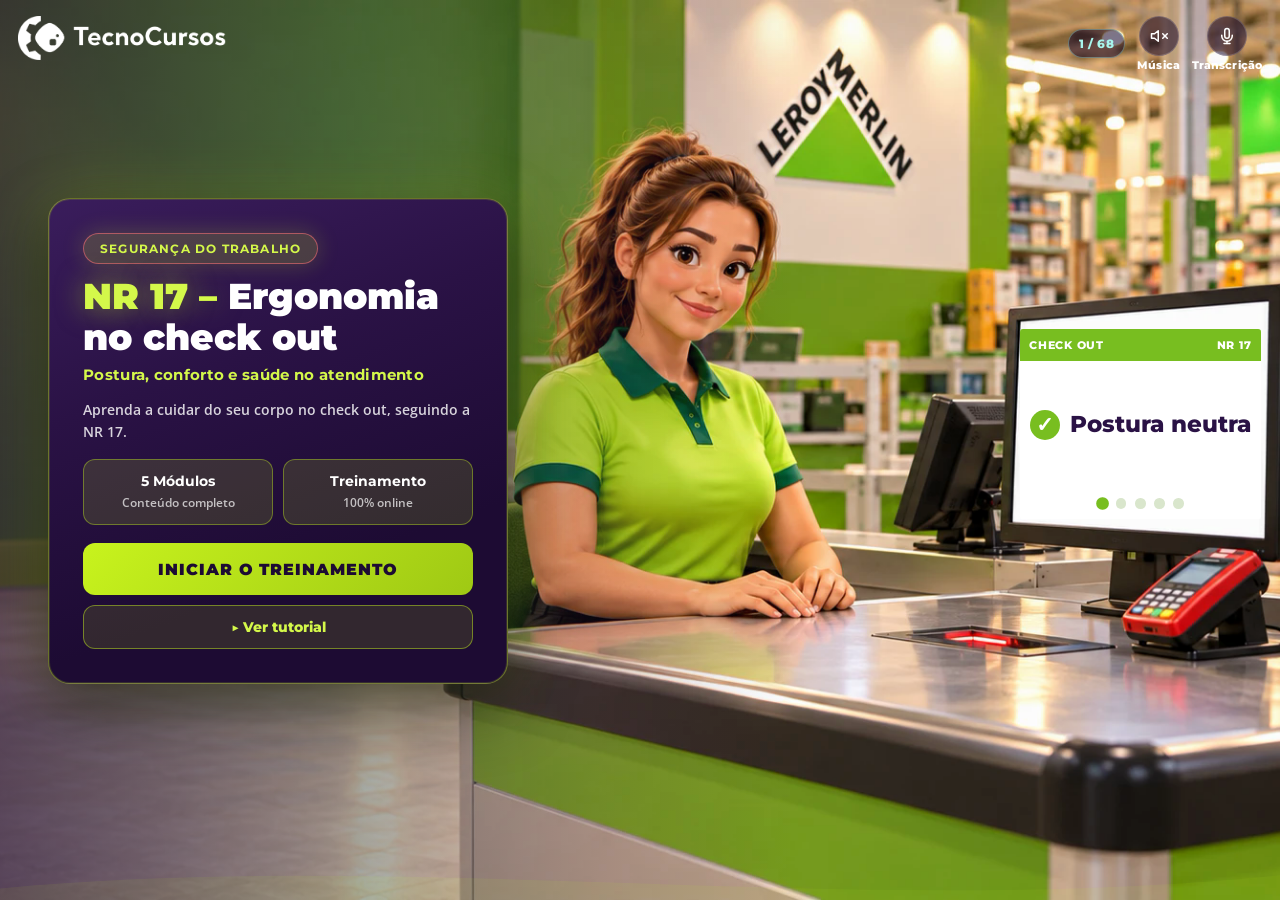
==== sessao-aprender.html @ c237b87c "Initial commit: treinamento NR 17 Ergonomia no check out (Leroy Merlin). EOF  Co-authored-by: Cursor" ====
<!DOCTYPE html>
<html lang="pt-BR">
<head>
  <meta charset="UTF-8">
  <meta name="viewport" content="width=device-width, initial-scale=1, viewport-fit=cover">
  <meta name="referrer" content="no-referrer">
  <title>NR 17 – Ergonomia no check out</title>
  <link href="https://fonts.googleapis.com/css2?family=Montserrat:wght@400;600;700;800;900&family=Open+Sans:wght@400;600;700&display=swap" rel="stylesheet">
  <script src="placeholders.js"></script>
  <link rel="stylesheet" href="question-screen.css?v=nr17-ex5">
  <link rel="stylesheet" href="capa-animada.css?v=nr17-5">
  <link rel="stylesheet" href="fundo-novo.css?v=gradLaranja1">
  <link rel="stylesheet" href="menu-compacto.css?v=tres3">
  <link rel="stylesheet" href="atividades.css?v=balanca1">
  <link rel="stylesheet" href="avancado-unlock.css?v=1">
  <link rel="stylesheet" href="visual-moderno.css?v=vm12">
  <link rel="stylesheet" href="mobile.css?v=m12">
  <style>
    html, body { margin: 0; height: 100%; overflow: hidden; }
  </style>
</head>
<body>
  <div class="qs-app" id="app">
    <!-- Selo "Bem-vindo ao treinamento" — sempre depois da capa (página 1),
         antes do menu. Toque/clique ou 6s para continuar. -->
    <section class="qs-unlock" id="unlockIntro" hidden aria-label="Bem-vindo ao treinamento">
      <div class="qs-unlock-badge" aria-hidden="true">
        <span class="qs-unlock-badge-face">🧍</span>
      </div>
      <div class="qs-unlock-tag">NR 17 — ERGONOMIA NO CHECK OUT</div>
      <h1 class="qs-unlock-title">Bem-vindo ao<br>treinamento</h1>
      <p class="qs-unlock-sub">Mais conforto e saúde para quem trabalha no check out.</p>
      <button type="button" class="qs-unlock-skip" id="btnUnlockSkip">Toque para continuar</button>
    </section>

    <!-- Capa (igual à referência) -->
    <section class="qs-home" id="home" aria-label="Abertura do treinamento">
      <div class="qs-home-photo" aria-hidden="true">
        <img class="qs-home-photo-img" id="homePhotoImg" src="assets/fotos/capa-fundo.png?v=6" alt="Capa do treinamento: operadora de check out em postura correta, sorrindo, ao lado de um monitor">
        <div class="qs-home-veil"></div>
      </div>
      <div class="qs-home-inner">
        <div class="qs-home-card">
          <div class="qs-home-tag">SEGURANÇA DO TRABALHO</div>
          <h1><em>NR 17 –</em> Ergonomia no check out</h1>
          <p class="qs-home-level">Postura, conforto e saúde no atendimento</p>
          <p>Aprenda a cuidar do seu corpo no check out, seguindo a NR 17.</p>
          <div class="qs-home-badges">
            <div class="qs-home-badge">
              <div>
                <strong>5 Módulos</strong>
                <span>Conteúdo completo</span>
              </div>
            </div>
            <div class="qs-home-badge">
              <div>
                <strong>Treinamento</strong>
                <span>100% online</span>
              </div>
            </div>
          </div>
          <div class="qs-home-actions">
            <button type="button" class="qs-home-start" id="btnStartHome">
              <span>INICIAR O TREINAMENTO</span>
            </button>
            <button type="button" class="qs-home-tutorial" id="btnTutorialHome">
              <span>▶ Ver tutorial</span>
            </button>
          </div>
        </div>
      </div>
      <div class="qs-home-logo">
        <img src="assets/fotos/LOGO.png" alt="TecnoCursos">
      </div>
      <div class="qs-wave" aria-hidden="true">
        <svg viewBox="0 0 1440 100" preserveAspectRatio="none">
          <path d="M0,55 C480,10 960,90 1440,40 L1440,100 L0,100 Z" fill="rgba(200,243,29, 0.07)" />
        </svg>
      </div>
    </section>

    <header class="qs-top" id="topBar" hidden>
      <div class="qs-brand">
        <img src="assets/fotos/LOGO.png" alt="TecnoCursos">
      </div>
      <div class="qs-progress" id="progress" aria-label="Progresso"></div>
      <span class="qs-page-chip" id="pageChip" hidden>0/0</span>
      <div class="qs-tools">
        <button type="button" id="btnMode" class="qs-sim-btn" title="Modo simulação" hidden aria-pressed="false">
          <span class="qs-label" id="simLabel">Simulação: OFF</span>
        </button>
        <button type="button" id="btnMusic" class="qs-tool-btn" title="Música" aria-pressed="false">
          <span class="qs-tool-disc">
            <svg class="qs-tool-ico ico-off" viewBox="0 0 24 24" fill="none" stroke="currentColor" stroke-width="2" stroke-linecap="round" stroke-linejoin="round" aria-hidden="true">
              <polygon points="11 5 6 9 2 9 2 15 6 15 11 19 11 5"/><line x1="23" y1="9" x2="17" y2="15"/><line x1="17" y1="9" x2="23" y2="15"/>
            </svg>
            <svg class="qs-tool-ico ico-on" viewBox="0 0 24 24" fill="none" stroke="currentColor" stroke-width="2" stroke-linecap="round" stroke-linejoin="round" aria-hidden="true">
              <polygon points="11 5 6 9 2 9 2 15 6 15 11 19 11 5"/><path d="M15.54 8.46a5 5 0 0 1 0 7.07"/><path d="M19.07 4.93a10 10 0 0 1 0 14.14"/>
            </svg>
          </span>
          <span class="qs-tool-label">Música</span>
        </button>
        <button type="button" id="btnTranscript" class="qs-tool-btn" title="Transcrição">
          <span class="qs-tool-disc">
            <svg class="qs-tool-ico" viewBox="0 0 24 24" fill="none" stroke="currentColor" stroke-width="2" stroke-linecap="round" stroke-linejoin="round" aria-hidden="true">
              <path d="M12 2a3 3 0 0 0-3 3v7a3 3 0 0 0 6 0V5a3 3 0 0 0-3-3z"/><path d="M19 11v1a7 7 0 0 1-14 0v-1"/><line x1="12" y1="19" x2="12" y2="22"/><line x1="8" y1="22" x2="16" y2="22"/>
            </svg>
          </span>
          <span class="qs-tool-label">Transcrição</span>
        </button>
      </div>
    </header>

    <main class="qs-stage" id="stage" hidden>
      <button class="qs-nav" id="btnBack" aria-label="Anterior" disabled>
        <svg viewBox="0 0 24 24" fill="none" stroke="currentColor" stroke-width="2.4" stroke-linecap="round" stroke-linejoin="round"><polyline points="15 18 9 12 15 6"/></svg>
      </button>
      <div class="qs-col">
        <div class="qs-pts" id="ptsChip" hidden><span class="qs-pts-val">0 pts</span></div>
        <div class="qs-shell" id="shell"></div>
        <button type="button" class="qs-more" id="btnMore" hidden aria-label="Ver o conteúdo abaixo">
          <svg viewBox="0 0 24 24" fill="none" stroke="currentColor" stroke-width="2.6" stroke-linecap="round" stroke-linejoin="round" aria-hidden="true"><polyline points="6 9 12 15 18 9"/></svg>
        </button>
      </div>
      <button class="qs-nav" id="btnFwd" aria-label="Próximo" disabled>
        <svg viewBox="0 0 24 24" fill="none" stroke="currentColor" stroke-width="2.4" stroke-linecap="round" stroke-linejoin="round"><polyline points="9 18 15 12 9 6"/></svg>
      </button>
    </main>

    <div class="qs-wave qs-wave-session" id="sessionWave" aria-hidden="true" hidden>
      <svg viewBox="0 0 1440 100" preserveAspectRatio="none">
        <path d="M0,55 C480,10 960,90 1440,40 L1440,100 L0,100 Z" fill="rgba(200,243,29, 0.07)" />
      </svg>
    </div>
  </div>

  <!-- Modal Tutorial -->
  <div class="qs-tut-overlay" id="tutorialModal" hidden>
    <div class="qs-tut-card" role="dialog" aria-modal="true" aria-labelledby="tutTitle">
      <div class="qs-tut-accent" aria-hidden="true"></div>
      <div class="qs-tut-badge">▶ TUTORIAL</div>
      <h2 id="tutTitle">Antes de começar — <span>Orientações iniciais</span></h2>
      <p>Assista ao vídeo para entender como navegar pelos módulos, responder às atividades e usar as ferramentas.</p>
      <div class="qs-tut-video">
        <iframe id="tutIframe" src="https://player-vz-d35edf2a-8e7.tv.pandavideo.com.br/embed/?v=58c2b207-5c32-4336-acba-6df97de39825&saveProgress=false" title="Tutorial do treinamento" allow="accelerometer;gyroscope;autoplay;encrypted-media;picture-in-picture" allowfullscreen fetchpriority="high"></iframe>
      </div>
      <div class="qs-tut-foot">
        <button type="button" class="qs-tut-close" id="btnTutorialClose">✓ Entendi, vamos começar</button>
      </div>
    </div>
  </div>

    <div class="qs-toast" id="simToast" hidden role="status"></div>

    <button type="button" class="qs-jump-fab" id="simFab" hidden>Sim · mapa</button>
    <aside class="qs-jump" id="simJump" hidden>
      <header>
        <div>
          <strong>Mapa da simulação</strong>
          <span id="simJumpPos">—</span>
        </div>
        <button type="button" id="btnJumpClose" aria-label="Fechar mapa">×</button>
      </header>
      <div class="qs-jump-list" id="simJumpList"></div>
      <button type="button" class="qs-jump-off" id="btnJumpOff">Desligar simulação</button>
    </aside>

  <audio id="bg-music" loop preload="metadata" aria-hidden="true"></audio>

  <script src="question-screen-data.js?v=nr17-ex9"></script>
  <script src="question-screen.js?v=nr17-ex5"></script>
  <script src="capa-animada.js?v=nr17-5"></script>
  <script src="narration-text.js?v=mergeFirstAid7"></script>
  <script src="narration.js?v=tts6"></script>
  <script>
(function () {
  var session = window.QUESTION_SCREEN_SESSION;
  if (!session || !session.modules || !session.modules.length) {
    document.getElementById('shell').innerHTML = '<div class="qs-menu"><p>Conteúdo não encontrado.</p></div>';
    return;
  }

  var modules = session.modules;

  /* A abertura e o menu também são páginas numeradas, então abrem o catálogo.
     mi/si = -1 marca que não são telas de módulo; quem navega olha o "view". */
  var catalog = [
    { n: 1, view: 'home', mi: -1, si: -1, mod: 0, type: 'home', title: 'Abertura', kind: 'Abertura' },
    { n: 2, view: 'menu', mi: -1, si: -1, mod: 0, type: 'menu', title: 'Conteúdo programático', kind: 'Menu' }
  ];
  modules.forEach(function (m, mi) {
    (m.screens || []).forEach(function (s, si) {
      catalog.push({
        n: catalog.length + 1,
        view: 'play',
        mi: mi,
        si: si,
        mod: m.id,
        type: s.type || '',
        title: s.title || s.question || s.kicker || s.type || 'Tela',
        kind: (
          s.type === 'cover' ? 'Capa' :
          s.type === 'video' ? 'Vídeo' :
          s.type === 'image' ? 'Foto' :
          s.type === 'content' ? 'Texto' :
          s.type === 'quiz-intro' ? 'Desafio' :
          s.type === 'question' ? 'Pergunta' :
          s.type === 'reflect' ? 'Reflexão' :
          s.type === 'compare' ? 'Compare' :
          s.type === 'order' ? 'Ordenar' :
          s.type === 'match' ? 'Associação' :
          s.type === 'fill' ? 'Completar' :
          s.type === 'sort' ? 'Classificar' :
          s.type === 'rhythm' ? 'Ritmo' :
          s.type === 'finale' ? 'Conclusão' :
          s.type
        )
      });
    });
  });
  var jumpOpen = false;
  var modIndex = -1;
  var slideIndex = 0;
  var answered = {};
  var qs = null;
  var mode = 'home'; /* home | menu | play */
  var showingResult = false;
  var autoAdvanceTimer = null;
  var quizState = {
    active: false,
    correct: 0,
    answered: 0,
    minCorrect: 0,
    total: 0,
    introIndex: -1,
    passed: false,
    points: 0,
    streak: 0,
    bestStreak: 0
  };
  var sessionAnswers = {};
  var PTS_MAX = 50;
  function isScoreType(type) {
    return type === 'question' || type === 'order' || type === 'match' || type === 'fill' || type === 'sort' || type === 'rhythm';
  }
  function isGateType(type) {
    return isScoreType(type) || type === 'reflect' || type === 'compare';
  }
  // regras/atividades interativas: a seta só libera depois de concluir a sequência
  function isStepsGate(s) {
    if (!s || s.type !== 'content') return false;
    if (s.steps || s.skin === 'ficha') return true;
    var layout = s.layout;
    if (layout === 'lista-foto' || layout === 'acordeao' || layout === 'mural') return true;
    if (layout === 'quickcards' && (s.qcStyle === 'checklist' || s.qcStyle === 'deck')) return true;
    return false;
  }
  // vídeo com player: só libera o avanço faltando ~8s para o fim
  function isVideoGate(s) {
    return !!(s && s.type === 'video' && (s.embed || s.panda || s.video));
  }
  function isQuizStep(s) {
    return !!(s && isScoreType(s.type));
  }
  var questionCount = catalog.filter(function (item) { return isScoreType(item.type); }).length;

  function sessionTotals() {
    var pts = 0;
    var hits = 0;
    Object.keys(sessionAnswers).forEach(function (id) {
      var a = sessionAnswers[id] || {};
      pts += a.pts || 0;
      if (a.correct) hits += 1;
    });
    return {
      points: pts,
      hits: hits,
      answered: Object.keys(sessionAnswers).length,
      questions: questionCount,
      max: questionCount * PTS_MAX
    };
  }

  function sessionMedal(tot) {
    var max = tot.max || 1;
    var pct = tot.points / max;
    if (pct >= 0.8) return { emoji: '🥇', name: 'Medalha de ouro', rank: 'gold' };
    if (pct >= 0.6) return { emoji: '🥈', name: 'Medalha de prata', rank: 'silver' };
    return { emoji: '🥉', name: 'Medalha de bronze', rank: 'bronze' };
  }

  function quizMedal(passed, correct, total) {
    var pct = total ? correct / total : 0;
    if (pct >= 1) return { emoji: '🥇', name: 'Medalha de ouro', rank: 'gold' };
    if (passed && pct >= 0.8) return { emoji: '🥈', name: 'Medalha de prata', rank: 'silver' };
    if (passed) return { emoji: '🥉', name: 'Medalha de bronze', rank: 'bronze' };
    return { emoji: '📚', name: '', rank: 'none' };
  }

  function updatePtsChip() {
    var chip = document.getElementById('ptsChip');
    if (!chip) return;
    var tot = sessionTotals();
    /* O placar só faz sentido na atividade do fim do módulo: fora dela não
       há o que pontuar, e o chip virava enfeite pelo resto do curso. Vale
       da abertura do desafio até o resultado; depois some de novo. */
    var s = mode === 'play' ? current() : null;
    var noDesafio = !!s && (isScoreType(s.type) || s.type === 'quiz-intro');
    chip.hidden = !(noDesafio || (mode === 'play' && showingResult));
    var val = chip.querySelector('.qs-pts-val');
    if (!val) {
      val = document.createElement('span');
      val.className = 'qs-pts-val';
      chip.insertBefore(val, chip.firstChild);
    }
    val.textContent = tot.points + ' pts';
  }

  /* No acerto o placar “pula” e sobe um +N — feedback rápido sem atrapalhar. */
  function celebratePts(gained) {
    var chip = document.getElementById('ptsChip');
    if (!chip || !(gained > 0)) {
      updatePtsChip();
      return;
    }
    updatePtsChip();
    chip.classList.remove('is-gain');
    void chip.offsetWidth;
    chip.classList.add('is-gain');

    var fly = chip.querySelector('.qs-pts-fly');
    if (!fly) {
      fly = document.createElement('span');
      fly.className = 'qs-pts-fly';
      fly.setAttribute('aria-hidden', 'true');
      chip.appendChild(fly);
    }
    fly.textContent = '+' + gained;
    fly.classList.remove('is-on');
    void fly.offsetWidth;
    fly.classList.add('is-on');

    clearTimeout(celebratePts._t);
    celebratePts._t = setTimeout(function () {
      chip.classList.remove('is-gain');
      if (fly) fly.classList.remove('is-on');
    }, 900);
  }

  function clearAutoAdvance() {
    if (autoAdvanceTimer) {
      clearTimeout(autoAdvanceTimer);
      autoAdvanceTimer = null;
    }
  }

  function resetQuizState() {
    quizState = {
      active: false,
      correct: 0,
      answered: 0,
      minCorrect: 0,
      total: 0,
      introIndex: -1,
      passed: false,
      points: 0,
      streak: 0,
      bestStreak: 0
    };
    showingResult = false;
    updatePtsChip();
  }

  function countQuizQuestionsFrom(startIdx) {
    var list = screens();
    var n = 0;
    for (var i = startIdx + 1; i < list.length; i++) {
      if (!isScoreType(list[i].type)) break;
      n++;
    }
    return n || 1;
  }

  function isLastQuizQuestion() {
    var s = current();
    if (!isQuizStep(s)) return false;
    var next = screens()[slideIndex + 1];
    return !isQuizStep(next);
  }

  function clearQuizAnswers() {
    var list = screens();
    if (quizState.introIndex < 0) return;
    for (var i = quizState.introIndex + 1; i < list.length; i++) {
      if (!isScoreType(list[i].type)) break;
      delete answered[list[i].id];
      delete sessionAnswers[list[i].id];
    }
  }

  /* Progresso dos módulos só vale nesta sessão (memória).
     F5 / Ctrl+F5 zera tudo e volta pra capa — como antes. */
  var RESUME_KEY = 'nr12-sessao-aprender-resume';
  var progress = { unlockedUpTo: 0, completed: {} };

  function saveResume() {
    /* no-op: não persiste mais no navegador */
  }

  try { localStorage.removeItem(RESUME_KEY); } catch (err) {}

  var demoMode = false;
  try { demoMode = sessionStorage.getItem('nr12-demoMode') === '1'; } catch (err) {}

  function isUnlocked(i) {
    if (demoMode) return true;
    return i >= 0 && i <= progress.unlockedUpTo;
  }

  function isCompleted(i) {
    return !!progress.completed[String(i)];
  }

  function completeCurrentModule() {
    if (modIndex < 0) return;
    progress.completed[String(modIndex)] = true;
    if (modIndex + 1 < modules.length) {
      progress.unlockedUpTo = Math.max(progress.unlockedUpTo, modIndex + 1);
    }
  }

  // módulo disponível agora; 0 quando todos já foram concluídos
  function nextModuleNumber() {
    for (var i = 0; i < modules.length; i++) {
      if (isUnlocked(i) && !isCompleted(i)) return modules[i].id;
    }
    return 0;
  }

  function menuCallout() {
    var next = -1;
    for (var i = 0; i < modules.length; i++) {
      if (isUnlocked(i) && !isCompleted(i)) { next = i; break; }
    }
    if (next < 0) {
      var allDone = modules.every(function (_, i) { return isCompleted(i); });
      if (allDone) {
        return {
          title: 'Treinamento concluído!',
          body: 'Você finalizou todos os módulos. Pode revisitar qualquer um quando quiser.'
        };
      }
      next = progress.unlockedUpTo;
    }
    var m = modules[next];
    if (next === 0 && !isCompleted(0)) {
      return {
        title: demoMode ? 'Modo simulação ligado' : 'Vamos começar pelo Módulo 1?',
        body: demoMode
          ? 'Todos os módulos estão liberados. Avance sem travar em quiz ou vídeo.'
          : 'Toque no card liberado para iniciar.'
      };
    }
    return {
      title: demoMode ? 'Modo simulação ligado' : ('Módulo ' + m.id + ' liberado!'),
      body: demoMode
        ? 'Todos os módulos estão liberados. Avance sem travar em quiz ou vídeo.'
        : 'Toque no card para continuar.'
    };
  }

  var app = document.getElementById('app');
  var home = document.getElementById('home');
  var topBar = document.getElementById('topBar');
  var stage = document.getElementById('stage');
  var progressEl = document.getElementById('progress');
  var shell = document.getElementById('shell');
  var btnBack = document.getElementById('btnBack');
  var btnFwd = document.getElementById('btnFwd');
  var brandTxt = null;
  var bgMusic = document.getElementById('bg-music');

  if (brandTxt) brandTxt.textContent = (session.meta && session.meta.title) || 'NR 17';
  if (bgMusic) {
    bgMusic.src = (session.meta && session.meta.musicSrc) || 'musica/musica_foco.mp3';
    bgMusic.volume = 0.35;
  }

  var sessionWave = document.getElementById('sessionWave');

  function setChrome(visible) {
    // a barra fica sempre no DOM: na abertura o CSS deixa só as ferramentas
    if (topBar) topBar.hidden = false;
    if (stage) stage.hidden = !visible;
    if (home) home.hidden = visible;
    if (sessionWave) sessionWave.hidden = !visible;
    app.classList.toggle('is-home', !visible);
  }

  function showHome() {
    mode = 'home';
    modIndex = -1;
    clearAutoAdvance();
    resetQuizState();
    if (qs) { qs.destroy(); qs = null; }
    setChrome(false);
    renderProgress();
    syncJumpUI();
    saveResume();
    if (window.Narration) Narration.pageChanged();
  }

  function currentMod() { return modules[modIndex]; }
  function screens() { return currentMod() ? currentMod().screens : []; }
  function current() { return screens()[slideIndex]; }

  function isFinale() {
    var s = current();
    return !!(s && s.type === 'finale');
  }

  function exitPlay() {
    if (isFinale()) showHome();
    else showMenu();
  }

  function renderProgress() {
    if (mode !== 'play') {
      progressEl.innerHTML = '';
      return;
    }
    var list = screens();
    progressEl.innerHTML = list.map(function (_, i) {
      var cls = i < slideIndex ? 'done' : (i === slideIndex ? 'cur' : '');
      return '<i class="' + cls + '"></i>';
    }).join('');
  }

  function canForward() {
    if (isFinale()) return modIndex + 1 < modules.length;
    if (showingResult) return !!quizState.passed;
    var s = current();
    if (!s) return false;
    /* Com o modo simulação ligado, a seta passa em todas as páginas (inclusive as de passos, faixas e lista com foto). */
    if (demoMode) return true;
    if (isStepsGate(s)) return !!answered[s.id];
    if (s.type === 'question') return !!answered[s.id];
    if (isGateType(s.type)) return !!answered[s.id];
    if (isVideoGate(s)) return !!answered[s.id];
    return true;
  }

  function updateNav() {
    if (mode === 'home') {
      btnBack.disabled = true;
      btnFwd.disabled = true;
      return;
    }
    if (mode === 'menu') {
      btnBack.disabled = false;
      btnFwd.disabled = true;
      return;
    }
    if (mode !== 'play') {
      btnBack.disabled = true;
      btnFwd.disabled = true;
      return;
    }
    btnBack.disabled = showingResult;
    btnFwd.disabled = showingResult ? !quizState.passed : !canForward();
  }

  // temas das questões erradas, para orientar o que estudar antes de tentar de novo
  function buildReviewList() {
    var list = screens();
    var out = [];
    var seen = {};
    if (quizState.introIndex < 0) return out;
    for (var i = quizState.introIndex + 1; i < list.length; i++) {
      var s = list[i];
      if (!isScoreType(s.type)) break;
      if (s.opinion) continue;
      var ans = sessionAnswers[s.id];
      if (ans && ans.correct) continue;
      var topic = s.review || s.question || s.title || '';
      if (!topic || seen[topic]) continue;
      seen[topic] = true;
      out.push(topic);
    }
    return out;
  }

  function showQuizResult() {
    clearAutoAdvance();
    showingResult = true;
    var total = quizState.total || quizState.answered || 1;
    var hits = quizState.correct;
    var min = quizState.minCorrect || Math.ceil(total * 0.75);
    quizState.passed = hits >= min;
    var medal = quizMedal(quizState.passed, hits, total);
    var m = currentMod() || {};
    var unlock = m.titleUnlock || null;
    /* Só libera o título do módulo no último desafio — se ainda houver
       conteúdo depois (ex.: primeiros socorros + RCP no mesmo módulo),
       o resultado intermediário fica só com a medalha. */
    var listNow = screens();
    var afterQuiz = slideIndex + 1;
    while (afterQuiz < listNow.length && isScoreType(listNow[afterQuiz].type)) afterQuiz++;
    var isModuleClosingQuiz = afterQuiz >= listNow.length;
    var titleUnlock = (quizState.passed && unlock && isModuleClosingQuiz)
      ? {
          moduleLabel: 'Módulo ' + m.id + ' concluído',
          title: unlock.title,
          body: unlock.body,
          icon: unlock.icon,
          itens: unlock.itens
        }
      : null;
    var faceIcon = titleUnlock ? (titleUnlock.icon || '🏅') : medal.emoji;
    var faceRank = titleUnlock ? 'title' : medal.rank;

    if (qs) qs.destroy();
    qs = QuestionScreen.mount(shell, {
      type: 'quiz-result',
      passed: quizState.passed,
      score: hits,
      total: total,
      minCorrect: min,
      points: quizState.points,
      streak: quizState.bestStreak,
      medal: faceIcon,
      medalName: '',
      medalRank: faceRank,
      icon: faceIcon,
      title: quizState.passed ? 'Desafio concluído!' : 'Desafio não concluído',
      titleUnlock: titleUnlock,
      review: quizState.passed ? [] : buildReviewList()
    }, {
      onContinue: handleContinue
    });

    renderProgress();
    updateNav();
    updatePtsChip();
    if (quizState.passed) {
      try { if (typeof playBeep === 'function') playBeep('end'); } catch (e) {}
    }
    if (window.Narration) Narration.pageChanged();
  }

  function restartQuiz() {
    clearAutoAdvance();
    showingResult = false;
    clearQuizAnswers();
    quizState.correct = 0;
    quizState.answered = 0;
    quizState.passed = false;
    quizState.points = 0;
    quizState.streak = 0;
    quizState.bestStreak = 0;
    quizState.active = true;
    if (quizState.introIndex >= 0) {
      slideIndex = quizState.introIndex;
      mountSlide();
    }
  }

  function finishAfterQuiz() {
    clearAutoAdvance();
    showingResult = false;
    quizState.active = false;
    var list = screens();
    var next = slideIndex + 1;
    while (next < list.length && isScoreType(list[next].type)) next++;
    if (next >= list.length) {
      completeCurrentModule();
      var nextMod = modIndex + 1;
      if (nextMod < modules.length) {
        progress.unlockedUpTo = Math.max(progress.unlockedUpTo, nextMod);
        openModule(nextMod);
        return;
      }
      showMenu();
      return;
    }
    slideIndex = next;
    mountSlide();
    if (isFinale()) completeCurrentModule();
  }

  function handleContinue(info) {
    var action = info && info.action;
    if (action === 'retry') {
      restartQuiz();
      return;
    }
    if (action === 'finish') {
      finishAfterQuiz();
      return;
    }
    advance();
  }

  function advance() {
    clearAutoAdvance();
    if (showingResult) {
      if (quizState.passed || demoMode) finishAfterQuiz();
      return;
    }
    if (!canForward() && !demoMode) return;
    var s = current();
    if (s && isQuizStep(s) && answered[s.id] && isLastQuizQuestion()) {
      showQuizResult();
      return;
    }
    if (slideIndex >= screens().length - 1) {
      completeCurrentModule();
      var nextMod = modIndex + 1;
      if (nextMod < modules.length) {
        progress.unlockedUpTo = Math.max(progress.unlockedUpTo, nextMod);
        openModule(nextMod);
        return;
      }
      if (isFinale()) {
        updateNav();
        return;
      }
      showMenu();
      return;
    }
    go(1);
  }

  function showMenu() {
    mode = 'menu';
    modIndex = -1;
    clearAutoAdvance();
    resetQuizState();
    if (qs) { qs.destroy(); qs = null; }
    if (brandTxt) brandTxt.textContent = (session.meta && session.meta.title) || 'NR 17';
    setChrome(true);
    var callout = menuCallout();
    shell.innerHTML =
      '<div class="qs-menu">' +
        '<h1><span class="qs-menu-norm">NR 17 –</span> Ergonomia no check out</h1>' +
        '<p class="qs-menu-level">Postura, conforto e saúde no atendimento</p>' +
        '<p class="qs-menu-lead">Conteúdo programático completo.</p>' +
        '<div class="qs-start-callout" role="status">' +
          '<strong>' + callout.title + '</strong>' +
          '<span>' + callout.body + '</span>' +
        '</div>' +
        '<div class="qs-mod-grid">' +
          modules.map(function (m, i) {
            var locked = !isUnlocked(i);
            var done = isCompleted(i);
            var cls = locked ? ' is-locked' : (done ? ' is-done' : ' is-open is-pulse');
            var statusLabel = locked
              ? ('Após o Módulo ' + modules[i - 1].id)
              : (done ? 'Concluído' : (i === 0 ? 'Começar' : 'Continuar'));
            var statusCls = locked ? 'qs-lock' : (done ? 'qs-done' : 'qs-go');
            return '<button type="button" class="qs-mod-card' + cls + '"' +
              ' data-mod="' + i + '"' +
              (locked ? ' disabled aria-disabled="true"' : '') +
              ' aria-label="Módulo ' + m.id + ': ' + m.title + (locked ? ' (libera após o Módulo ' + modules[i - 1].id + ')' : '') + '"' +
              '>' +
              '<div class="qs-mod-num">' + m.id + '</div>' +
              '<strong class="qs-mod-title">' + m.title + '</strong>' +
              '<em class="' + statusCls + '">' + statusLabel + '</em>' +
            '</button>';
          }).join('') +
        '</div>' +
      '</div>';
    renderProgress();
    updateNav();
    syncJumpUI();
    revelarModuloLiberado();
    saveResume();
    if (window.Narration) Narration.pageChanged();
  }

  /* No celular a trilha não cabe inteira: a lista começa no Módulo 1 e o
     módulo da vez pode ficar abaixo da dobra, passando a impressão de que o
     curso termina no 2. Aqui a rolagem já vai até ele. O movimento é suave de
     propósito: além de levar ao card certo, mostra que a lista corre.

     O alvo é o índice liberado, e não o primeiro card marcado como aberto:
     quem pula páginas pelo atalho destrava todos os módulos anteriores de
     uma vez, e aí o primeiro aberto seria sempre o Módulo 1. */
  function revelarModuloLiberado() {
    var caixa = shell.querySelector('.qs-menu');
    if (!caixa) return;
    var alvo = Math.min(progress.unlockedUpTo, modules.length - 1);
    var card = caixa.querySelector('.qs-mod-card[data-mod="' + alvo + '"]');
    if (!card) return;

    requestAnimationFrame(function () {
      var sobra = caixa.scrollHeight - caixa.clientHeight;
      if (sobra <= 0) return;                       // cabe tudo: nada a fazer

      /* offsetTop, e não getBoundingClientRect: o menu entra com uma animação
         que o encolhe um pouco, e medida de tela sai torta enquanto ela roda. */
      var topo = card.offsetTop;
      var fim = topo + card.offsetHeight;
      var vista = caixa.scrollTop;

      // não basta caber na borda: sem respiro embaixo o card passa despercebido
      var RESPIRO = 40;
      if (topo >= vista && fim + RESPIRO <= vista + caixa.clientHeight) return;

      caixa.scrollTo({
        top: Math.max(0, Math.min(sobra, topo - 12)),
        behavior: 'smooth'
      });
    });
  }

  function openModule(i) {
    if (!isUnlocked(i)) return;
    clearAutoAdvance();
    resetQuizState();
    setChrome(true);
    modIndex = i;
    slideIndex = 0;
    answered = {};
    mode = 'play';
    if (brandTxt) brandTxt.textContent = 'Módulo ' + currentMod().id;
    prefetchNearbyImages(0);
    var list = screens();
    for (var j = 0; j < list.length; j++) {
      if (list[j] && list[j].image) prefetchImage(list[j].image);
    }
    mountSlide();
  }

  function currentGlobalPage() {
    if (mode === 'home') return 1;
    if (mode === 'menu') return 2;
    if (mode !== 'play' || modIndex < 0) return 0;
    for (var i = 0; i < catalog.length; i++) {
      if (catalog[i].mi === modIndex && catalog[i].si === slideIndex) return catalog[i].n;
    }
    return 0;
  }

  function typeLabel(type) {
    return (
      type === 'home' ? 'Abertura' :
      type === 'menu' ? 'Menu' :
      type === 'cover' ? 'Capa' :
      type === 'video' ? 'Vídeo' :
      type === 'image' ? 'Foto' :
      type === 'content' ? 'Texto' :
      type === 'quiz-intro' ? 'Desafio' :
      type === 'question' ? 'Pergunta' :
      type === 'reflect' ? 'Reflexão' :
      type === 'compare' ? 'Compare' :
      type === 'order' ? 'Ordenar' :
      type === 'match' ? 'Associação' :
      type === 'fill' ? 'Completar' :
      type === 'sort' ? 'Classificar' :
      type === 'rhythm' ? 'Ritmo' :
      type === 'finale' ? 'Conclusão' :
      type || 'Tela'
    );
  }

  function prepareQuizForJump(targetSi) {
    var list = screens();
    var intro = -1;
    var i;
    for (i = 0; i < list.length; i++) {
      if (list[i].type === 'quiz-intro') intro = i;
    }
    if (intro < 0) return;
    var total = 0;
    var min = 0;
    for (i = intro + 1; i < list.length; i++) {
      if (isScoreType(list[i].type)) total++;
    }
    min = list[intro].minCorrect != null ? Number(list[intro].minCorrect) : Math.ceil(total * 0.75);
    quizState = {
      active: true,
      correct: total,
      answered: total,
      minCorrect: min,
      total: total,
      introIndex: intro,
      passed: true,
      points: 0,
      streak: 0,
      bestStreak: 0
    };
    for (i = 0; i < list.length; i++) {
      if ((isGateType(list[i].type) || isStepsGate(list[i]) || isVideoGate(list[i])) && list[i].id) {
        answered[list[i].id] = true;
      }
    }
    if (targetSi > intro) showingResult = false;
  }

  function jumpToPage(n) {
    var item = catalog[n - 1];
    if (!item) return false;
    if (item.view === 'home') { showHome(); return true; }
    if (item.view === 'menu') { showMenu(); return true; }
    /* O pulo atravessa o bloqueio dos módulos, então libera o caminho até ali:
       sem isso o menu mostraria como trancado o módulo em que a pessoa está. */
    progress.unlockedUpTo = Math.max(progress.unlockedUpTo, item.mi);
    jumpToScreen(item.mi, item.si);
    return true;
  }

  /* Última tela de conteúdo de um módulo: quem volta para o módulo anterior
     para aqui, e não na última pergunta do desafio. */
  function lastContentIndex(mi) {
    var list = (modules[mi] && modules[mi].screens) || [];
    for (var i = list.length - 1; i >= 0; i--) {
      if (!isScoreType(list[i].type) && list[i].type !== 'quiz-intro') return i;
    }
    return Math.max(0, list.length - 1);
  }

  function jumpToScreen(mi, si) {
    if (!modules[mi] || !modules[mi].screens[si]) return;
    clearAutoAdvance();
    resetQuizState();
    answered = {};
    setChrome(true);
    modIndex = mi;
    slideIndex = si;
    mode = 'play';
    if (brandTxt) brandTxt.textContent = 'Módulo ' + currentMod().id;
    var s = current();
    if (s && (isQuizStep(s) || s.type === 'quiz-intro' || s.type === 'finale')) {
      prepareQuizForJump(si);
    }
    mountSlide();
    syncJumpUI();
    var listEl = document.getElementById('simJumpList');
    var cur = listEl && listEl.querySelector('.qs-jump-item.is-cur');
    if (cur && cur.scrollIntoView) cur.scrollIntoView({ block: 'nearest' });
  }

  function renderJumpList() {
    var box = document.getElementById('simJumpList');
    if (!box) return;
    var html = '';
    var lastMod = null;
    var curN = currentGlobalPage();
    catalog.forEach(function (item) {
      if (item.mod !== lastMod) {
        lastMod = item.mod;
        html += '<div class="qs-jump-mod">' +
          (item.view === 'play' ? ('Módulo ' + item.mod) : 'Início') + '</div>';
      }
      html += '<button type="button" class="qs-jump-item' + (item.n === curN ? ' is-cur' : '') + '" data-jump="' + item.n + '">' +
        '<span class="qs-jump-n">' + item.n + '</span>' +
        '<span><small>' + typeLabel(item.type) + '</small><b>' + item.title + '</b></span>' +
      '</button>';
    });
    box.innerHTML = html;
    box.querySelectorAll('[data-jump]').forEach(function (btn) {
      btn.addEventListener('click', function () {
        sfx('click');
        jumpToPage(+btn.getAttribute('data-jump'));
      });
    });
  }

  function setJumpOpen(on) {
    jumpOpen = !!on && !!demoMode;
    var panel = document.getElementById('simJump');
    if (panel) panel.hidden = !jumpOpen;
    if (jumpOpen) renderJumpList();
  }

  function syncJumpUI() {
    var globalTotal = catalog.length;
    var globalN = currentGlobalPage();
    var globalPos = globalN ? (globalN + ' / ' + globalTotal) : ('— / ' + globalTotal);
    var chip = document.getElementById('pageChip');
    if (chip) {
      chip.hidden = !globalTotal || !globalN;
      chip.textContent = globalN ? (globalN + ' / ' + globalTotal) : '0 / 0';
      chip.title = 'Página do treinamento (total)';
    }
    var posEl = document.getElementById('simJumpPos');
    if (posEl) posEl.textContent = globalPos;
    var fab = document.getElementById('simFab');
    if (fab) fab.hidden = !demoMode;
    if (jumpOpen && demoMode) renderJumpList();
    else if (!demoMode) setJumpOpen(false);
  }

  var imagePrefetchCache = {};
  function prefetchImage(src) {
    if (!src || imagePrefetchCache[src]) return;
    imagePrefetchCache[src] = true;
    var img = new Image();
    img.decoding = 'async';
    img.src = src;
  }
  function prefetchNearbyImages(fromIndex) {
    var list = screens();
    var start = Math.max(0, fromIndex | 0);
    var end = Math.min(list.length, start + 3);
    for (var i = start; i < end; i++) {
      if (list[i] && list[i].image) prefetchImage(list[i].image);
    }
  }

  function mountSlide() {
    var s = current();
    if (!s) return;
    clearAutoAdvance();
    showingResult = false;
    prefetchNearbyImages(slideIndex);
    var payload = Object.assign({}, s);

    if (s.type === 'finale') {
      var tot = sessionTotals();
      var medal = sessionMedal(tot);
      payload.points = tot.points;
      payload.maxPoints = tot.max;
      payload.hits = tot.hits;
      payload.questions = tot.questions;
      payload.medal = medal.emoji;
      payload.medalName = medal.name;
      payload.medalRank = medal.rank;
      try { if (typeof playBeep === 'function') playBeep('end'); } catch (e) {}
    }

    if (s.type === 'quiz-intro') {
      var total = s.count != null ? Number(s.count) : countQuizQuestionsFrom(slideIndex);
      quizState = {
        active: true,
        correct: 0,
        answered: 0,
        minCorrect: s.minCorrect != null ? Number(s.minCorrect) : Math.ceil(total * 0.75),
        total: total,
        introIndex: slideIndex,
        passed: false,
        points: 0,
        streak: 0,
        bestStreak: 0
      };
    }

    if (qs) qs.destroy();
    qs = QuestionScreen.mount(shell, payload, {
      quizScoring: quizState.active && isQuizStep(s) && !s.opinion,
      maxPoints: PTS_MAX,
      /* 40s: tempo padrao das atividades pontuadas (pergunta, ordenar, etc.). */
      time: s.time || 40,
      onSelect: function (result) {
        answered[s.id] = true;
        if (quizState.active && isQuizStep(s) && !s.opinion) {
          var pts = (result && result.points) || 0;
          sessionAnswers[s.id] = { pts: pts, correct: !!(result && result.correct) };
          quizState.answered += 1;
          if (result && result.correct) {
            quizState.correct += 1;
            quizState.streak += 1;
            quizState.bestStreak = Math.max(quizState.bestStreak, quizState.streak);
            quizState.points += pts;
            updateNav();
            celebratePts(pts);
          } else {
            quizState.streak = 0;
            updateNav();
            updatePtsChip();
          }
        } else {
          updateNav();
          updatePtsChip();
        }
        if (!isQuizStep(s)) return;
        clearAutoAdvance();
        /* ordenar: erro com tentativas ainda disponíveis não chega aqui (_complete
           só roda no acerto ou esgotou tentativas). No fail final, dá tempo de ler. */
        autoAdvanceTimer = setTimeout(function () {
          if (isLastQuizQuestion()) showQuizResult();
          else go(1);
        }, s.type === 'rhythm' ? 4000
          : (s.type === 'order' && !(result && result.correct)) ? 4500
          : s.type === 'order' || s.type === 'match' || s.type === 'fill' || s.type === 'sort' ? 1600
          : 3000);
      },
      onContinue: handleContinue
    });

    if (!isGateType(s.type) && !isVideoGate(s) && !isStepsGate(s)) answered[s.id] = true;
    if (s.type === 'finale') completeCurrentModule();
    renderProgress();
    updateNav();
    updatePtsChip();
    syncJumpUI();
    saveResume();
    if (window.Narration) Narration.pageChanged();
  }

  function go(delta) {
    if (mode === 'menu') {
      if (delta < 0) showHome();
      return;
    }
    if (mode !== 'play') return;
    clearAutoAdvance();
    if (showingResult) {
      if (delta > 0 && quizState.passed) finishAfterQuiz();
      return;
    }
    if (delta < 0 && slideIndex <= 0) {
      // trilha contínua: a volta atravessa os módulos em vez de parar no menu.
      // Só o Módulo 1 devolve para a capa de abertura.
      if (modIndex > 0) jumpToScreen(modIndex - 1, lastContentIndex(modIndex - 1));
      else showHome();
      return;
    }
    if (delta > 0) {
      var s = current();
      if (s && isQuizStep(s) && answered[s.id] && isLastQuizQuestion()) {
        showQuizResult();
        return;
      }
    }
    var next = slideIndex + delta;
    if (next < 0 || next >= screens().length) return;
    if (delta > 0 && !canForward()) return;
    slideIndex = next;
    mountSlide();
  }

  function openTutorial() {
    var modal = document.getElementById('tutorialModal');
    var iframe = document.getElementById('tutIframe');
    if (!modal) return;
    modal.hidden = false;
    if (iframe && !iframe.getAttribute('data-src')) {
      iframe.setAttribute('data-src', iframe.src);
    }
  }

  function closeTutorial() {
    var modal = document.getElementById('tutorialModal');
    var iframe = document.getElementById('tutIframe');
    if (modal) modal.hidden = true;
    if (iframe) {
      var src = iframe.getAttribute('data-src') || iframe.getAttribute('src') || iframe.src;
      iframe.src = src;
    }
  }

  function sfx(type) {
    try { if (typeof playBeep === 'function') playBeep(type); } catch (e) {}
  }

  shell.addEventListener('click', function (e) {
    var card = e.target.closest('.qs-mod-card');
    if (card) {
      sfx('click');
      openModule(+card.dataset.mod);
    }
  });

  btnBack.addEventListener('click', function () { sfx('click'); go(-1); });
  btnFwd.addEventListener('click', function () { sfx('click'); advance(); });
  document.getElementById('btnStartHome').addEventListener('click', function () { sfx('click'); goToMenuWithUnlockIntro(); });
  document.getElementById('btnTutorialHome').addEventListener('click', openTutorial);
  document.getElementById('btnTutorialClose').addEventListener('click', closeTutorial);
  document.getElementById('tutorialModal').addEventListener('click', function (e) {
    if (e.target === this) closeTutorial();
  });

  /* Narração: o botão liga e desliga. Ligado, ele acompanha a navegação e
     narra cada tela nova sozinho. */
  var btnTranscript = document.getElementById('btnTranscript');
  if (window.Narration) {
    Narration.bindNarrationEvents({
      button: btnTranscript,
      getState: function () {
        var mod = currentMod();
        return {
          mode: mode,
          screen: mode === 'play' && !showingResult ? current() : null,
          nextModule: mode === 'menu' ? nextModuleNumber() : 0,
          pageN: currentGlobalPage() || (mode === 'home' ? 1 : 0),
          pageTotal: catalog.length,
          showingResult: !!showingResult,
          quizPassed: !!(showingResult && quizState.passed),
          moduleId: mod && mod.id
        };
      }
    });
  }

  btnTranscript.addEventListener('click', function () {
    if (window.Narration) Narration.toggleNarration();
  });

  /* O vídeo tem narração própria: quando ele começa, a nossa cala para não
     falarem por cima. O botão continua ligado e volta a narrar na tela seguinte. */
  function hushNarration() {
    if (window.Narration) Narration.stopSpeech();
  }
  window.addEventListener('message', function (ev) {
    var data = ev && ev.data;
    if (data == null) return;
    var msg = typeof data === 'object' ? (data.message || data.event || data.type || '') : data;
    if (String(msg).toLowerCase().indexOf('panda_play') !== -1) hushNarration();
  });
  // 'play' não sobe na árvore, por isso a escuta na fase de captura
  shell.addEventListener('play', hushNarration, true);

  var musicOn = false;
  var btnMusic = document.getElementById('btnMusic');
  btnMusic.addEventListener('click', function () {
    musicOn = !musicOn;
    btnMusic.classList.toggle('is-on', musicOn);
    btnMusic.setAttribute('aria-pressed', musicOn ? 'true' : 'false');
    if (musicOn && bgMusic) bgMusic.play().catch(function () {});
    else if (bgMusic) bgMusic.pause();
  });

  document.getElementById('btnMode').addEventListener('click', function () {
    toggleDemoMode();
  });
  document.getElementById('simFab').addEventListener('click', function () {
    setJumpOpen(!jumpOpen);
  });
  document.getElementById('btnJumpClose').addEventListener('click', function () {
    setJumpOpen(false);
  });
  document.getElementById('btnJumpOff').addEventListener('click', function () {
    if (demoMode) toggleDemoMode();
  });
  document.getElementById('pageChip').addEventListener('click', function () {
    if (demoMode) setJumpOpen(true);
  });

  function applyDemoUI() {
    var btn = document.getElementById('btnMode');
    var label = document.getElementById('simLabel');
    if (btn) {
      // só aparece com o modo simulação ligado (pelo atalho); desligar esconde de novo
      btn.hidden = !demoMode;
      btn.classList.toggle('is-on', !!demoMode);
      btn.setAttribute('aria-pressed', demoMode ? 'true' : 'false');
    }
    if (label) label.textContent = demoMode ? 'Simulação: ON' : 'Simulação: OFF';
    syncJumpUI();
    updateNav();
  }

  function showSimToast(msg) {
    var el = document.getElementById('simToast');
    if (!el) return;
    el.hidden = false;
    el.textContent = msg;
    el.classList.add('is-on');
    clearTimeout(el._t);
    el._t = setTimeout(function () {
      el.classList.remove('is-on');
      el.hidden = true;
    }, 2500);
  }

  function toggleDemoMode() {
    demoMode = !demoMode;
    try {
      sessionStorage.setItem('nr12-demoMode', demoMode ? '1' : '0');
      sessionStorage.removeItem('nr17-demoBtnVisible');
    } catch (err) {}
    applyDemoUI();
    showSimToast(demoMode ? '🔓 Modo Simulação ATIVADO' : '🔒 Modo Simulação DESATIVADO');
    setJumpOpen(demoMode);
    saveResume();
    if (mode === 'menu') showMenu();
  }

  (function initDemoShortcut() {
    var seq = '';
    var target = 'qa1010';
    var goBuf = '';
    var goTimer = null;
    var GO_RE = /^go\d{1,3}$/;

    /* "go12" leva à página 12, com Enter ou depois de uma pausa. Funciona
       sozinho, sem depender do modo simulação. */
    function runGo() {
      if (goTimer) { clearTimeout(goTimer); goTimer = null; }
      var alvo = GO_RE.test(goBuf) ? parseInt(goBuf.slice(2), 10) : 0;
      goBuf = '';
      if (!alvo) return;
      if (!jumpToPage(alvo)) showSimToast('Não existe página ' + alvo);
    }

    window.addEventListener('keydown', function (e) {
      if (e.ctrlKey || e.altKey || e.metaKey) return;
      var tag = (e.target && e.target.tagName) ? e.target.tagName.toLowerCase() : '';
      if (tag === 'input' || tag === 'textarea' || (e.target && e.target.isContentEditable)) return;
      if (e.key === 'Enter' && GO_RE.test(goBuf)) {
        e.preventDefault();
        runGo();
        return;
      }
      if (!e.key || e.key.length !== 1) {
        if (e.key === 'Escape') goBuf = '';
        return;
      }
      var ch = e.key.toLowerCase();

      if (ch === 'g') { goBuf = 'g'; return; }
      if (goBuf === 'g' && ch === 'o') { goBuf = 'go'; return; }
      if (goBuf.indexOf('go') === 0 && /^\d$/.test(ch) && goBuf.length < 5) {
        goBuf += ch;
        if (goTimer) clearTimeout(goTimer);
        goTimer = setTimeout(runGo, 700);
        return;
      }
      goBuf = '';

      seq = (seq + ch).slice(-target.length);
      if (seq !== target) return;
      seq = '';
      toggleDemoMode();
    });
  })();

  /* Setinha de "tem mais abaixo". O que rola muda conforme a tela — ora o
     cartão inteiro, ora só o painel de texto, ora o menu — então ela procura
     quem de fato tem conteúdo escondido em vez de apostar num deles. Some
     sozinha ao chegar no fim e nas telas que já cabem inteiras. */
  (function initMoreHint() {
    var btn = document.getElementById('btnMore');
    if (!btn) return;
    var FOLGA = 12;          // px de sobra que não valem como "tem mais"
    var agendado = false;

    function rolavel() {
      var alvos = stage.querySelectorAll('[data-qs-root], .qs-panel, .qs-menu');
      for (var i = 0; i < alvos.length; i++) {
        if (alvos[i].scrollHeight - alvos[i].clientHeight > FOLGA) return alvos[i];
      }
      return null;
    }

    function sync() {
      agendado = false;
      var el = rolavel();
      var falta = el ? (el.scrollHeight - el.clientHeight - el.scrollTop) : 0;
      btn.hidden = falta <= FOLGA;
    }

    function agendar() {
      if (agendado) return;
      agendado = true;
      requestAnimationFrame(sync);
    }

    btn.addEventListener('click', function () {
      var el = rolavel();
      if (!el) return;
      el.scrollBy({ top: Math.round(el.clientHeight * 0.8), behavior: 'smooth' });
    });

    /* 'scroll' e 'load' não sobem na árvore, daí a escuta na fase de captura.
       O observer cobre a troca de tela sem precisar avisar daqui de fora; ele
       só olha filhos, então esconder/mostrar o próprio botão não o acorda. */
    stage.addEventListener('scroll', agendar, true);
    stage.addEventListener('load', agendar, true);
    window.addEventListener('resize', agendar);
    if (window.MutationObserver) {
      new MutationObserver(agendar).observe(stage, { childList: true, subtree: true });
    }
    agendar();
  })();

  /* No celular não dá para digitar qa1010, então cinco toques na logo fazem o
     mesmo. Vale nas duas logos: a da abertura e a da barra dos módulos. A
     contagem zera sozinha se houver pausa longa, para cliques avulsos ao
     longo do treinamento não irem se somando até ligar a simulação sozinha. */
  (function initLogoShortcut() {
    var TOQUES = 5;
    var PAUSA = 2200;
    var conta = 0;
    var ultimo = 0;
    var lastEvt = 0;

    function toque(e) {
      if (e) {
        if (e.pointerType === 'mouse' && e.button != null && e.button !== 0) return;
        /* pointerup + click sintético no mesmo toque: conta só uma vez */
        var agoraEvt = Date.now();
        if (agoraEvt - lastEvt < 80) return;
        lastEvt = agoraEvt;
      }
      var agora = Date.now();
      conta = (agora - ultimo > PAUSA) ? 1 : conta + 1;
      ultimo = agora;
      if (conta < TOQUES) return;
      conta = 0;
      toggleDemoMode();
    }

    /* Ouve o container (área maior), não só o <img> — no celular a logo
       encolhe e o toque precisava acertar o pixel. */
    var alvos = document.querySelectorAll('.qs-home-logo, .qs-brand');
    Array.prototype.forEach.call(alvos, function (el) {
      el.setAttribute('role', 'button');
      el.setAttribute('aria-label', 'TecnoCursos');
      el.tabIndex = 0;
      if (window.PointerEvent) {
        el.addEventListener('pointerup', toque);
      } else {
        el.addEventListener('touchend', function (ev) {
          ev.preventDefault();
          toque(ev);
        }, { passive: false });
        el.addEventListener('click', toque);
      }
    });
  })();

  applyDemoUI();
  if (demoMode) setJumpOpen(true);

  document.addEventListener('keydown', function (e) {
    if (!document.getElementById('tutorialModal').hidden && e.key === 'Escape') {
      closeTutorial();
      return;
    }
    if (e.key === 'Escape' && jumpOpen) {
      setJumpOpen(false);
      return;
    }
    if (mode === 'home') {
      if (e.key === 'Enter') goToMenuWithUnlockIntro();
      return;
    }
    if (e.key === 'ArrowRight') { sfx('click'); advance(); }
    if (e.key === 'ArrowLeft') { sfx('click'); go(-1); }
    if (e.key === 'Escape') {
      if (mode === 'play') exitPlay();
      else showHome();
    }
  });

  /* Selo "Bem-vindo ao treinamento": sempre entre a capa (página 1) e o menu. */
  function goToMenuWithUnlockIntro() {
    var el = document.getElementById('unlockIntro');
    if (!el) { showMenu(); return; }

    mode = 'unlock';
    clearAutoAdvance();
    if (qs) { qs.destroy(); qs = null; }
    if (topBar) topBar.hidden = true;
    if (stage) stage.hidden = true;
    if (sessionWave) sessionWave.hidden = true;
    if (home) home.hidden = true;
    app.classList.remove('is-home');

    el.hidden = false;
    el.classList.remove('is-leaving');

    var done = false;
    function finish() {
      if (done) return;
      done = true;
      el.classList.add('is-leaving');
      setTimeout(function () {
        el.hidden = true;
        el.classList.remove('is-leaving');
        showMenu();
      }, 500);
    }
    el.addEventListener('click', finish, { once: true });
    var skipBtn = document.getElementById('btnUnlockSkip');
    if (skipBtn) {
      skipBtn.addEventListener('click', function (e) {
        e.stopPropagation();
        finish();
      }, { once: true });
    }
    setTimeout(finish, 6000);
  }

  function bootFromResume() {
    showHome();
  }

  bootFromResume();
})();
  </script>
</body>
</html>
---- question-screen.css ----
/* QuestionScreen — NR 17: berinjela #2a1245 + lima #c8f31d */

:root {
  --qs-green: #3a1d5c;
  --qs-green-2: #2a1245;
  --qs-green-3: #1d0b33;
  --qs-green-4: #1d0b33;
  --qs-navy: #1d0b33;
  --qs-navy-2: #2a1245;
  --qs-navy-3: #3a1d5c;
  --qs-red: #c8f31d;
  --qs-red-dk: #9fc914;
  --qs-red-lt: #d4f84a;
  --qs-accent: #c8f31d;
  --qs-accent-dk: #9fc914;
  --qs-accent-lt: #d4f84a;
  --qs-ok: #1f9d55;
  --qs-ok-dk: #167a41;
  --qs-ink: #1d0b33;
  --qs-muted: #6b5a82;
  --qs-paper: #ffffff;
  --qs-soft: #efe9f7;
  --qs-font-h: 'Montserrat', sans-serif;
  --qs-font-b: 'Open Sans', sans-serif;
  --qs-radius: 22px;
  --qs-radius-sm: 14px;
  /* Título de página (conteúdo, vídeo, steps, compare…): um tamanho só */
  --qs-title-size: clamp(1.1rem, 2.3vw, 1.4rem);
  /* Título de cerimônia (intro/resultado do desafio) */
  --qs-title-size-hero: clamp(1.35rem, 3vw, 1.7rem);
}

/* ========== CAPA (referência) ========== */
.qs-home {
  position: absolute;
  inset: 0;
  z-index: 30;
  display: flex;
  flex-direction: column;
  background: #1d0b33;
  overflow: hidden;
}
.qs-home[hidden] { display: none !important; }
.qs-app.is-home .qs-stage { display: none !important; }

/* na abertura a barra some, mas Música e Transcrição continuam
   acessíveis, flutuando no canto superior direito da capa */
.qs-app.is-home .qs-top {
  position: absolute;
  top: 0;
  right: 0;
  left: auto;
  width: auto;
  z-index: 40;
  padding: 16px 18px;
  pointer-events: none;
}
.qs-app.is-home .qs-brand,
.qs-app.is-home .qs-progress,
.qs-app.is-home .qs-pts,
.qs-app.is-home .qs-sim-btn { display: none !important; }
.qs-app.is-home .qs-tools { pointer-events: auto; }

.qs-home-photo {
  position: absolute;
  inset: 0;
  z-index: 0;
  overflow: hidden;
  pointer-events: none;
}
.qs-home-photo-img {
  display: block;
  width: 100%;
  height: 100%;
  object-fit: cover;
  object-position: right center;
}
.qs-home-veil {
  position: absolute;
  inset: 0;
  background-image:
    linear-gradient(
      90deg,
      rgba(29,11,51, 0.68) 0%,
      rgba(20, 35, 63, 0.38) 28%,
      rgba(58,29,92, 0.14) 48%,
      transparent 62%
    );
}
.qs-home-screen-fx {
  position: absolute;
  overflow: hidden;
  pointer-events: none;
  z-index: 2;
}
.qs-home-screen-logo {
  position: absolute;
  top: 0;
  left: 0;
  width: 26%;
  height: auto;
  filter: drop-shadow(0 1px 3px rgba(0, 0, 0, 0.35));
  will-change: transform;
}
.qs-home-logo {
  position: absolute;
  top: 8px;
  left: 10px;
  z-index: 4;
  background: transparent;
  border-radius: 0;
  /* Área de toque ≥ ~44px para o atalho de 5 toques no celular */
  padding: 8px;
  box-shadow: none;
  cursor: pointer;
  pointer-events: auto;
}
.qs-home-logo img { height: 44px; width: auto; display: block; pointer-events: none; }

.qs-home-inner {
  position: relative;
  z-index: 4;
  flex: 1;
  display: flex;
  align-items: center;
  justify-content: flex-start;
  padding: 30px clamp(24px, 4vw, 48px) 48px;
  width: 100%;
  max-width: 1280px;
  margin: 0 auto;
  box-sizing: border-box;
}
.qs-home-card {
  flex: 0 1 460px;
  max-width: 460px;
  display: flex;
  flex-direction: column;
  align-items: flex-start;
  background: linear-gradient(160deg, #3a1d5c 0%, #2a1245 35%, #1d0b33 72%, #1d0b33 100%);
  border: 1px solid rgba(200,243,29, 0.45);
  border-radius: 22px;
  padding: clamp(24px, 2.8vw, 34px);
  box-shadow:
    0 24px 60px rgba(0, 0, 0, 0.5),
    0 0 0 1px rgba(200,243,29, 0.14) inset,
    0 0 60px rgba(200,243,29, 0.2);
}
.qs-home-tag {
  font-family: var(--qs-font-h);
  font-size: clamp(10px, 1vw, 12px);
  font-weight: 700;
  letter-spacing: 0.1em;
  color: #d4f84a;
  text-transform: uppercase;
  margin-bottom: 12px;
  background: rgba(200,243,29, 0.18);
  border: 1px solid rgba(255, 112, 120, 0.55);
  border-radius: 999px;
  padding: 7px 16px;
  box-shadow: 0 0 22px rgba(200,243,29, 0.22);
}
.qs-home-card h1 {
  font-family: var(--qs-font-h);
  font-weight: 900;
  font-size: clamp(22px, 3vw, 36px);
  line-height: 1.12;
  color: #fff;
  margin: 0 0 8px;
}
.qs-home-card h1 em {
  color: #d4f84a;
  font-style: normal;
  text-shadow: 0 0 28px rgba(200,243,29, 0.5);
}
.qs-home-level {
  margin: 0 0 14px !important;
  font-family: var(--qs-font-h);
  font-size: clamp(13px, 1.2vw, 15px) !important;
  font-weight: 700 !important;
  letter-spacing: 0.02em;
  color: #d4f84a !important;
  line-height: 1.35 !important;
}
.qs-home-card > p {
  margin: 0 0 16px;
  font-size: clamp(13px, 1.1vw, 15px);
  color: rgba(255, 255, 255, 0.82);
  line-height: 1.55;
  font-weight: 600;
}
.qs-home-badges {
  display: flex;
  flex-wrap: nowrap;
  gap: 10px;
  margin-bottom: 18px;
  width: 100%;
}
.qs-home-badge {
  flex: 1 1 0;
  min-width: 0;
  display: flex;
  align-items: center;
  justify-content: center;
  text-align: center;
  gap: 10px;
  padding: 12px 14px;
  background: rgba(200,243,29, 0.14);
  border: 1px solid rgba(200,243,29, 0.38);
  border-radius: 12px;
  color: #d4f84a;
}
.qs-home-badge strong {
  display: block;
  font-family: var(--qs-font-h);
  font-size: 0.88rem;
  color: #fff;
}
.qs-home-badge span {
  font-size: 0.75rem;
  color: rgba(255, 255, 255, 0.7);
  font-weight: 600;
}
.qs-home-actions {
  width: 100%;
  display: flex;
  flex-direction: column;
  gap: 10px;
}
/* É a única coisa que a pessoa precisa fazer nesta tela, então o botão
   respira e recebe um brilho de tempos em tempos. As duas animações mexem
   só em sombra e num reflexo por cima: nada empurra o texto de lugar. */
.qs-home-start {
  position: relative;
  overflow: hidden;
  width: 100%;
  border: 0;
  cursor: pointer;
  display: inline-flex;
  align-items: center;
  justify-content: center;
  gap: 10px;
  padding: 16px 20px;
  border-radius: 12px;
  background: linear-gradient(135deg, #c8f31d, #9fc914);
  color: #1d0b33;
  font-family: var(--qs-font-h);
  font-weight: 900;
  font-size: 1.02rem;
  letter-spacing: 0.06em;
  transition: transform 0.12s ease, filter 0.15s ease;
  animation: qsStartPulse 2.6s ease-in-out infinite;
}
.qs-home-start > span { position: relative; z-index: 1; }

/* reflexo que atravessa o botão e some */
.qs-home-start::after {
  content: '';
  position: absolute;
  top: 0;
  bottom: 0;
  left: -60%;
  width: 45%;
  background: linear-gradient(100deg, transparent, rgba(255, 255, 255, 0.45), transparent);
  transform: skewX(-18deg);
  pointer-events: none;
  animation: qsStartShine 3.6s ease-in-out infinite;
}

.qs-home-start:hover { filter: brightness(1.06); transform: translateY(-1px); }
.qs-home-start:active { transform: translateY(1px); }

@keyframes qsStartPulse {
  0%, 100% {
    box-shadow: 0 10px 26px rgba(200,243,29, 0.42), 0 0 0 0 rgba(200,243,29, 0.5);
  }
  50% {
    box-shadow: 0 13px 32px rgba(200,243,29, 0.52), 0 0 0 13px rgba(200,243,29, 0);
  }
}
@keyframes qsStartShine {
  0%, 64% { left: -60%; }
  100% { left: 130%; }
}
.qs-home-tutorial {
  width: 100%;
  border: 1.5px solid rgba(200,243,29, 0.45);
  background: rgba(200,243,29, 0.12);
  color: #d4f84a;
  cursor: pointer;
  font-family: var(--qs-font-h);
  font-weight: 800;
  font-size: 0.88rem;
  padding: 12px 16px;
  border-radius: 12px;
  transition: background 0.15s ease, border-color 0.15s ease;
}
.qs-home-tutorial:hover {
  background: rgba(200,243,29, 0.22);
  border-color: rgba(200,243,29, 0.7);
}

/* Tutorial modal */
.qs-tut-overlay {
  position: fixed;
  inset: 0;
  z-index: 10000;
  display: flex;
  align-items: center;
  justify-content: center;
  padding: 16px;
  background: rgba(24,9,43, 0.9);
}
.qs-tut-overlay[hidden] { display: none !important; }
.qs-tut-card {
  position: relative;
  width: min(900px, 92vw);
  max-height: 92vh;
  overflow: auto;
  padding: 24px;
  border-radius: 16px;
  background:
    radial-gradient(ellipse at 15% 0%, rgba(200,243,29, 0.18) 0%, transparent 48%),
    radial-gradient(ellipse at 100% 100%, rgba(58,29,92, 0.55) 0%, transparent 50%),
    #3a1d5c;
  border: 1px solid rgba(200,243,29, 0.35);
  box-shadow: 0 20px 80px rgba(0,0,0,0.8), 0 0 40px rgba(200,243,29, 0.15);
  display: flex;
  flex-direction: column;
  gap: 14px;
  color: #fff;
}
.qs-tut-accent {
  position: absolute;
  top: 0; left: 0; right: 0;
  height: 4px;
  background: #c8f31d;
}
.qs-tut-badge {
  align-self: flex-start;
  background: rgba(200,243,29, 0.12);
  color: #c8f31d;
  padding: 6px 14px;
  border-radius: 20px;
  font-size: 11px;
  font-weight: 800;
  letter-spacing: 1px;
  text-transform: uppercase;
  border: 1px solid rgba(200,243,29, 0.4);
  font-family: var(--qs-font-h);
}
.qs-tut-card h2 {
  margin: 0;
  font-family: var(--qs-font-h);
  font-size: clamp(1.2rem, 3vw, 1.8rem);
  font-weight: 800;
  line-height: 1.2;
}
.qs-tut-card h2 span { color: #c8f31d; }
.qs-tut-card > p {
  margin: 0;
  color: rgba(255,255,255,0.75);
  font-weight: 600;
  line-height: 1.5;
  font-size: 0.95rem;
}
.qs-tut-video {
  position: relative;
  width: 100%;
  aspect-ratio: 16 / 9;
  border-radius: 8px;
  overflow: hidden;
  background: #000;
}
.qs-tut-video iframe {
  position: absolute;
  inset: 0;
  width: 100%;
  height: 100%;
  border: 0;
}
.qs-tut-foot {
  display: flex;
  justify-content: flex-end;
}
.qs-tut-close {
  border: 0;
  cursor: pointer;
  background: linear-gradient(135deg, #c8f31d, #9fc914);
  color: #1d0b33;
  font-family: var(--qs-font-h);
  font-weight: 800;
  font-size: 0.95rem;
  padding: 12px 22px;
  border-radius: 10px;
  box-shadow: 0 4px 15px rgba(200,243,29, 0.35);
}
.qs-tut-close:hover { filter: brightness(1.06); }

.qs-menu-back {
  border: 0;
  background: transparent;
  color: var(--qs-green);
  font-family: var(--qs-font-h);
  font-weight: 800;
  font-size: 0.85rem;
  cursor: pointer;
  padding: 0;
  margin: 0 0 10px;
  display: inline-flex;
  align-items: center;
  gap: 6px;
}
.qs-menu-back:hover { color: var(--qs-red); }

@media (max-width: 900px) {
  .qs-home-inner {
    align-items: flex-end;
    padding: 24px 16px 40px;
    background: linear-gradient(to bottom, transparent 0%, rgba(29,11,51, 0.55) 35%, rgba(29,11,51, 0.92) 100%);
  }
  .qs-home-card {
    max-width: 100%;
    flex: 1 1 auto;
  }
  .qs-home-logo { top: 4px; left: 4px; padding: 8px; }
  .qs-home-logo img { height: 36px; }
  .qs-home-screen-fx { display: none; }
}

/* ========== CAPA (referência) end ========== */

.qs-app {
  min-height: 100dvh;
  display: flex;
  flex-direction: column;
  position: relative;
  background:
    radial-gradient(ellipse 90% 70% at 50% 0%, rgba(200,243,29, 0.12) 0%, transparent 62%),
    radial-gradient(circle at center, #3a1d5c 0%, #1d0b33 100%);
  color: #fff;
  font-family: var(--qs-font-b);
  overflow: hidden;
}
/* Textura de fundo (igual slides da referência) */
.qs-app::after {
  content: '';
  position: absolute;
  inset: 0;
  pointer-events: none;
  z-index: 0;
  background-image:
    radial-gradient(ellipse 90% 70% at 50% 0%, rgba(200,243,29, 0.18) 0%, transparent 62%),
    repeating-linear-gradient(
      to bottom,
      rgba(200,243,29, 0.08) 0px,
      rgba(200,243,29, 0.08) 1px,
      transparent 1px,
      transparent 4px
    );
  background-size: 100% 100%, 100% 4px;
}
.qs-app > .qs-top {
  position: relative;
  z-index: 4;
}
.qs-app > .qs-stage {
  position: relative;
  z-index: 3; /* quadro e setas na frente da wave */
}
.qs-app > .qs-wave-session {
  position: absolute;
  z-index: 1; /* wave atrás do quadro */
}

.qs-app.is-home::after {
  display: none;
}

/* Wave da referência */
.qs-wave {
  position: absolute;
  bottom: 0;
  left: 0;
  right: 0;
  height: 100px;
  pointer-events: none;
  z-index: 1;
}
.qs-wave svg {
  width: 100%;
  height: 100%;
  display: block;
}
.qs-home .qs-wave {
  height: 88px;
  bottom: -28px;
  opacity: 0.9;
  z-index: 3;
}

.qs-app * { box-sizing: border-box; }

/* ---- topo: logo · progresso · controles ---- */
.qs-top {
  flex: 0 0 auto;
  display: flex;
  align-items: center;
  justify-content: space-between;
  gap: 12px;
  padding: 16px 18px 8px 18px;
  max-width: none;
  width: 100%;
  margin: 0;
  box-sizing: border-box;
}

.qs-brand {
  display: flex;
  align-items: center;
  gap: 0;
  min-width: 0;
  flex: 0 0 auto;
  margin: 0;
  padding: 6px 8px 6px 0;
  cursor: pointer;
  pointer-events: auto;
}

.qs-brand img {
  height: 44px;
  width: auto;
  display: block;
  filter: brightness(0) invert(1);
  opacity: 0.95;
  pointer-events: none;
}

/* Cinco toques na logo ligam o modo simulação. Sem isto o celular entende a
   sequência como duplo toque para dar zoom e come parte dos toques. */
.qs-home-logo,
.qs-brand {
  touch-action: manipulation;
  -webkit-user-select: none;
  user-select: none;
  -webkit-tap-highlight-color: transparent;
}

.qs-progress {
  flex: 1 1 auto;
  display: flex;
  gap: 5px;
  max-width: 640px;
  margin: 0 12px;
}
.qs-progress i {
  flex: 1 1 0;
  min-width: 0;
  height: 5px;
  border-radius: 99px;
  background: rgba(255, 255, 255, 0.22);
  transition: background 0.25s ease, box-shadow 0.25s ease, transform 0.2s ease;
}
.qs-pts {
  position: relative;
  font-family: var(--qs-font-h);
  font-weight: 800;
  font-size: 0.85rem;
  color: #fff;
  background: rgba(24,9,43, 0.72);
  border: 1px solid rgba(255, 255, 255, 0.22);
  border-radius: 999px;
  padding: 7px 14px;
  letter-spacing: 0.02em;
  min-width: 88px;
  text-align: center;
  font-variant-numeric: tabular-nums;
  white-space: nowrap;
  box-shadow: 0 6px 16px rgba(0, 0, 0, 0.22);
}
.qs-pts[hidden] { display: none !important; }

/* Acerto: o placar brilha em verde, dá um pulo e sobe o +N. */
.qs-pts.is-gain {
  color: #1d0b33;
  background: linear-gradient(135deg, #c8f31d, #2bb673);
  border-color: rgba(255, 255, 255, 0.55);
  box-shadow:
    0 0 0 4px rgba(44, 182, 115, 0.35),
    0 10px 22px rgba(31, 157, 85, 0.45);
  animation: qsPtsPop 0.55s cubic-bezier(0.22, 1.2, 0.36, 1) both;
}
.qs-pts-fly {
  position: absolute;
  left: 50%;
  top: 0;
  transform: translate(-50%, -8px);
  font-size: 0.92rem;
  font-weight: 900;
  color: #c8f31d;
  text-shadow: 0 2px 8px rgba(0, 0, 0, 0.45);
  opacity: 0;
  pointer-events: none;
  white-space: nowrap;
}
.qs-pts-fly.is-on {
  animation: qsPtsFly 0.9s ease-out both;
}
@keyframes qsPtsPop {
  0% { transform: scale(1); }
  35% { transform: scale(1.18); }
  70% { transform: scale(0.96); }
  100% { transform: scale(1); }
}
@keyframes qsPtsFly {
  0% { opacity: 0; transform: translate(-50%, 4px) scale(0.7); }
  18% { opacity: 1; transform: translate(-50%, -10px) scale(1.12); }
  100% { opacity: 0; transform: translate(-50%, -34px) scale(1); }
}

/* Placar acima do quadro (não por cima do conteúdo da atividade).
   Quando aparece, a coluna ganha respiro no topo. */
.qs-col:has(> .qs-pts:not([hidden])) {
  padding-top: 40px;
}
.qs-col > .qs-pts {
  position: absolute;
  top: 4px;
  left: 0;
  z-index: 8;
}

.qs-progress i.done { background: rgba(255, 255, 255, 0.72); }
.qs-progress i.cur {
  background: var(--qs-red);
  box-shadow: 0 0 0 2px rgba(200,243,29, 0.35);
  transform: scaleY(1.35);
}

.qs-tools {
  display: flex;
  align-items: center;
  gap: 12px;
}

/* cada ferramenta é uma pílula própria, no mesmo padrão do chip de pontos */
.qs-tools button {
  color: #fff;
  cursor: pointer;
  font-family: var(--qs-font-h);
  font-weight: 800;
  font-size: 0.78rem;
  letter-spacing: 0.01em;
  line-height: 1;
  padding: 8px 13px;
  border-radius: 999px;
  background: rgba(24,9,43, 0.55);
  border: 1px solid rgba(255, 255, 255, 0.18);
  display: inline-flex;
  align-items: center;
  gap: 7px;
  transition: background 0.2s ease, border-color 0.2s ease, transform 0.15s ease;
}

.qs-tools button:hover {
  background: rgba(24,9,43, 0.78);
  border-color: rgba(255, 255, 255, 0.34);
}
.qs-tools button:active { transform: translateY(1px); }
.qs-tools button.is-on {
  background: rgba(200,243,29, 0.32);
  border-color: rgba(200,243,29, 0.72);
}

/* ferramentas: disco redondo só com o ícone e a legenda solta embaixo */
.qs-tools button.qs-tool-btn {
  flex-direction: column;
  gap: 5px;
  padding: 0;
  background: transparent;
  border: 0;
}
.qs-tools button.qs-tool-btn:hover { background: transparent; }
.qs-tools button.qs-tool-btn.is-on { background: transparent; border: 0; }

.qs-tool-disc {
  width: 40px;
  height: 40px;
  border-radius: 50%;
  display: grid;
  place-items: center;
  background: rgba(24,9,43, 0.55);
  border: 1px solid rgba(255, 255, 255, 0.18);
  transition: background 0.2s ease, border-color 0.2s ease;
}
.qs-tool-btn:hover .qs-tool-disc {
  background: rgba(24,9,43, 0.82);
  border-color: rgba(255, 255, 255, 0.36);
}
.qs-tool-btn.is-on .qs-tool-disc {
  background: rgba(200,243,29, 0.34);
  border-color: rgba(200,243,29, 0.75);
}

.qs-tool-ico {
  width: 18px;
  height: 18px;
  grid-area: 1 / 1;
  display: block;
}
.qs-tool-label {
  white-space: nowrap;
  font-size: 0.66rem;
  font-weight: 800;
  letter-spacing: 0.01em;
}

/* narração em andamento: o disco pulsa enquanto carrega e fala */
#btnTranscript.is-speaking .qs-tool-disc {
  background: rgba(200,243,29, 0.34);
  border-color: rgba(200,243,29, 0.75);
  animation: qsSpeakPulse 1.1s ease-in-out infinite;
}
@keyframes qsSpeakPulse {
  0%, 100% { box-shadow: 0 0 0 0 rgba(200,243,29, 0.45); }
  50% { box-shadow: 0 0 0 7px rgba(200,243,29, 0); }
}

/* alterna o ícone de som conforme a música está ligada */
#btnMusic .ico-on { display: none; }
#btnMusic.is-on .ico-off { display: none; }
#btnMusic.is-on .ico-on { display: block; }
.qs-sim-btn[hidden] { display: none !important; }

.qs-page-chip {
  flex: 0 0 auto;
  font-family: var(--qs-font-h);
  font-weight: 800;
  font-size: 0.78rem;
  color: #A8F5EC;
  background: rgba(24,9,43, 0.55);
  border: 1px solid rgba(168, 245, 236, 0.35);
  border-radius: 999px;
  padding: 6px 10px;
  letter-spacing: 0.04em;
  cursor: pointer;
}
.qs-page-chip[hidden] { display: none !important; }

@media (min-width: 761px) {
  /* Mesmo recuo das bordas do quadro (palco + setas + vão central). */
  .qs-app:not(.is-home) .qs-top {
    position: relative;
    --qs-frame-inset: calc(
      (100% - min(1180px, 100%)) / 2
      + 12px
      + 48px
      + 10px
      + max(0px, (min(1180px, 100%) - 24px - 1036px) / 2)
    );
  }

  /* Barrinhas do começo ao fim do quadro; folga leve pro chip de página. */
  .qs-app:not(.is-home) .qs-progress {
    position: absolute;
    top: 50%;
    left: var(--qs-frame-inset);
    right: calc(var(--qs-frame-inset) + 92px);
    max-width: none;
    margin: 0;
    transform: translateY(-50%);
    z-index: 5;
  }
  .qs-app:not(.is-home) .qs-page-chip {
    position: absolute;
    top: 50%;
    right: var(--qs-frame-inset);
    transform: translateY(-50%);
    z-index: 6;
  }

  .qs-app:not(.is-home) .qs-tools { margin-left: auto; }
}

.qs-jump-fab {
  position: fixed;
  top: 112px;
  right: 16px;
  z-index: 80;
  border: 0;
  cursor: pointer;
  font-family: var(--qs-font-h);
  font-weight: 800;
  font-size: 0.62rem;
  letter-spacing: 0.04em;
  text-transform: uppercase;
  color: #1d0b33;
  background: #c8f31d;
  border-radius: 999px;
  padding: 6px 10px;
  box-shadow: 0 8px 18px rgba(200,243,29, 0.35);
}
.qs-jump-fab[hidden] { display: none !important; }

.qs-jump {
  position: fixed;
  top: 146px;
  right: 16px;
  left: auto;
  z-index: 81;
  width: min(200px, calc(100vw - 32px));
  max-height: min(48vh, 340px);
  display: flex;
  flex-direction: column;
  background: #fff;
  color: var(--qs-ink);
  border-radius: 12px;
  box-shadow: 0 14px 32px rgba(0, 0, 0, 0.3);
  overflow: hidden;
}
.qs-jump[hidden] { display: none !important; }
.qs-jump header {
  display: flex;
  align-items: flex-start;
  justify-content: space-between;
  gap: 6px;
  padding: 8px 8px 6px 10px;
  background: linear-gradient(160deg, #3a1d5c, #1d0b33);
  color: #fff;
}
.qs-jump header strong {
  display: block;
  font-family: var(--qs-font-h);
  font-size: 0.68rem;
}
.qs-jump header span {
  display: block;
  margin-top: 2px;
  font-size: 0.6rem;
  font-weight: 700;
  color: #A8F5EC;
}
.qs-jump header button {
  border: 0;
  background: rgba(255,255,255,0.12);
  color: #fff;
  width: 24px;
  height: 24px;
  border-radius: 6px;
  cursor: pointer;
  font-size: 1rem;
  line-height: 1;
}
.qs-jump-list {
  flex: 1;
  min-height: 0;
  overflow: auto;
  padding: 2px 4px 4px;
}
.qs-jump-mod {
  font-family: var(--qs-font-h);
  font-size: 0.58rem;
  font-weight: 800;
  letter-spacing: 0.08em;
  text-transform: uppercase;
  color: var(--qs-green);
  padding: 5px 5px 2px;
}
.qs-jump-item {
  width: 100%;
  text-align: left;
  border: 0;
  background: transparent;
  border-radius: 6px;
  padding: 4px 5px;
  cursor: pointer;
  display: grid;
  grid-template-columns: 24px 1fr;
  gap: 4px;
  align-items: start;
}
.qs-jump-item:hover { background: var(--qs-soft); }
.qs-jump-item.is-cur {
  background: #f1fad0;
  box-shadow: inset 0 0 0 1px rgba(58,29,92, 0.28);
}
.qs-jump-n {
  font-family: var(--qs-font-h);
  font-weight: 800;
  font-size: 0.6rem;
  color: var(--qs-red);
  padding-top: 1px;
}
.qs-jump-item small {
  display: block;
  font-size: 0.55rem;
  font-weight: 700;
  letter-spacing: 0.06em;
  text-transform: uppercase;
  color: var(--qs-muted);
}
.qs-jump-item b {
  display: block;
  font-size: 0.66rem;
  font-weight: 700;
  color: var(--qs-ink);
  line-height: 1.2;
}
.qs-jump-off {
  margin: 0 6px 6px;
  border: 0;
  background: #f0f9c8;
  color: var(--qs-red-dk);
  font-family: var(--qs-font-h);
  font-weight: 800;
  font-size: 0.64rem;
  border-radius: 7px;
  padding: 7px;
  cursor: pointer;
}

.qs-toast {
  position: fixed;
  left: 50%;
  bottom: 28px;
  transform: translateX(-50%) translateY(12px) scale(0.96);
  z-index: 80;
  background: rgba(24,9,43, 0.92);
  color: #fff;
  font-family: var(--qs-font-h);
  font-weight: 800;
  font-size: 0.92rem;
  padding: 12px 18px;
  border-radius: 14px;
  border: 1px solid rgba(200,243,29, 0.4);
  box-shadow: 0 16px 36px rgba(0, 0, 0, 0.35);
  opacity: 0;
  pointer-events: none;
  transition: opacity 0.25s ease, transform 0.25s ease;
}
.qs-toast.is-on {
  opacity: 1;
  transform: translateX(-50%) translateY(0) scale(1);
}

/* ---- estágio ---- */
.qs-stage {
  flex: 1 1 auto;
  min-height: 0;
  display: flex;
  align-items: center;
  justify-content: center;
  gap: 10px;
  padding: 6px 12px 20px;
  max-width: 1180px;
  width: 100%;
  margin: 0 auto;
}

.qs-nav {
  flex: 0 0 auto;
  width: 48px;
  height: 48px;
  border-radius: 50%;
  border: 0;
  background: rgba(24,9,43, 0.72);
  color: #fff;
  cursor: pointer;
  display: grid;
  place-items: center;
  box-shadow: 0 8px 20px rgba(0, 0, 0, 0.28);
  transition: background 0.15s ease, transform 0.1s ease, opacity 0.15s ease;
}

.qs-nav:hover:not(:disabled) { background: rgba(24,9,43, 0.95); }
.qs-nav:active:not(:disabled) { transform: scale(0.94); }
.qs-nav:disabled { opacity: 0.28; cursor: not-allowed; }
.qs-nav svg { width: 20px; height: 20px; }

.qs-shell {
  flex: 1 1 auto;
  min-width: 0;
  max-width: 920px;
  height: min(78dvh, 720px);
  position: relative;
}

/* ---- card do QuestionScreen ---- */
.qs-screen {
  height: 100%;
  background: var(--qs-paper);
  color: var(--qs-ink);
  border-radius: var(--qs-radius);
  overflow: hidden;
  box-shadow: 0 28px 60px rgba(0, 0, 0, 0.38);
  display: flex;
  flex-direction: column;
  position: relative;
  animation: qsEnter 0.42s cubic-bezier(0.22, 1, 0.36, 1) both;
}

@keyframes qsEnter {
  from { opacity: 0; transform: translateY(14px) scale(0.985); }
  to { opacity: 1; transform: none; }
}

.qs-media {
  position: relative;
  flex: 1 1 48%;
  min-height: 160px;
  background: linear-gradient(145deg, var(--qs-green), var(--qs-green-3));
  overflow: hidden;
}

.qs-media img,
.qs-media .qs-img {
  width: 100%;
  height: 100%;
  object-fit: cover;
  display: block;
}
.qs-zoom-wrap {
  position: relative;
  width: 100%;
  height: 100%;
  min-height: 0;
  display: block;
}
.qs-zoom-wrap > img {
  width: 100%;
  height: 100%;
  display: block;
  object-fit: inherit;
}
.qs-zoom-btn {
  position: absolute;
  right: 8px;
  bottom: 8px;
  z-index: 4;
  width: 34px;
  height: 34px;
  border: 0;
  border-radius: 999px;
  display: grid;
  place-items: center;
  cursor: pointer;
  color: #1d0b33;
  background: rgba(255, 255, 255, 0.92);
  box-shadow: 0 2px 10px rgba(18,6,32, 0.28);
  transition: transform 0.15s ease, background 0.15s ease;
}
.qs-zoom-btn:hover {
  transform: scale(1.06);
  background: #fff;
}
.qs-zoom-btn:focus-visible {
  outline: 2px solid var(--qs-yellow, #c8f31d);
  outline-offset: 2px;
}
.qs-card-media .qs-zoom-btn,
.qs-item-thumb .qs-zoom-btn,
.qs-compare-media .qs-zoom-btn,
.qs-step-media .qs-zoom-btn,
.qs-cards.is-gallery .qs-thumb .qs-zoom-btn {
  width: 28px;
  height: 28px;
  right: 6px;
  bottom: 6px;
}
.qs-step-media .qs-zoom-btn {
  width: 34px;
  height: 34px;
  right: 10px;
  bottom: 10px;
}
.qs-item-thumb .qs-zoom-btn {
  width: 22px;
  height: 22px;
  right: 3px;
  bottom: 3px;
}
.qs-item-thumb .qs-zoom-btn svg {
  width: 11px;
  height: 11px;
}
.qs-media-gallery {
  display: grid !important;
  grid-template-columns: 1fr 1fr;
  gap: 8px;
  padding: 8px;
  background: #1d0b33;
}
.qs-media-gallery .qs-zoom-wrap {
  border-radius: 12px;
  overflow: hidden;
  background: #1d0b33;
  min-height: 0;
}
.qs-media-gallery .qs-img {
  object-fit: contain;
  background: #1d0b33;
}
.qs-lightbox {
  position: fixed;
  inset: 0;
  z-index: 9999;
  display: grid;
  place-items: center;
  padding: 24px;
  background: rgba(0, 20, 16, 0.88);
  backdrop-filter: blur(4px);
}
.qs-lightbox[hidden] {
  display: none !important;
}
.qs-lightbox-img {
  max-width: min(96vw, 1100px);
  max-height: 88vh;
  width: auto;
  height: auto;
  object-fit: contain;
  border-radius: 10px;
  box-shadow: 0 16px 48px rgba(0, 0, 0, 0.45);
}
.qs-lightbox-close {
  position: absolute;
  top: 16px;
  right: 16px;
  width: 42px;
  height: 42px;
  border: 0;
  border-radius: 999px;
  font-size: 1.6rem;
  line-height: 1;
  cursor: pointer;
  color: #1d0b33;
  background: #fff;
  box-shadow: 0 4px 16px rgba(0, 0, 0, 0.25);
}
html.qs-lightbox-open,
html.qs-lightbox-open body {
  overflow: hidden;
}
.qs-media .qs-img-contain {
  object-fit: contain;
  background: #1d0b33;
  padding: 8px;
}
/* O quadro de "imagem quebrada" só entra quando a foto falha. Os dois nomes
   de classe são de propósito: sem eles, a regra genérica lá de baixo reacende
   o display e o quadro aparece sob a foto. */
.qs-media-fallback.qs-img-fallback { display: none; }
.qs-img.is-broken + .qs-img-fallback,
.qs-img-fallback.show { display: grid; }

.qs-media-md { flex: 0 0 46%; min-height: 160px; max-height: 52%; }
.qs-media-lg { flex: 1 1 58%; min-height: 200px; }
.qs-media-video { flex: 1 1 62%; min-height: 220px; background: #1d0b33; }

.qs-panel-tight { flex: 0 0 auto; max-height: 34%; }

/* player / placeholder de vídeo */
.qs-video-stage,
.qs-video-ph {
  width: 100%;
  height: 100%;
  display: flex;
  flex-direction: column;
  align-items: center;
  justify-content: center;
}
.qs-video-stage {
  position: relative;
  background: #000;
}

.qs-player {
  width: 100%;
  height: 100%;
  border: 0;
  background: #000;
  object-fit: contain;
  display: block;
}
.qs-player.qs-embed,
.qs-player.qs-yt {
  position: absolute;
  inset: 0;
  width: 100%;
  height: 100%;
}

/* vídeo com player: título FORA do player */
.qs-screen.is-video.has-player {
  background: #1d0b33;
}
.qs-screen.is-video.has-player .qs-media-video {
  flex: 1 1 auto;
  min-height: 0;
  max-height: none;
}
.qs-video-head {
  flex: 0 0 auto;
  display: flex;
  flex-direction: column;
  align-items: flex-start;
  gap: 8px;
  padding: 14px 16px 12px;
  background: #fff;
  border-bottom: 1px solid #e8edf3;
  overflow: hidden;
  max-height: 160px;
  opacity: 1;
  transition: max-height 0.38s ease, padding 0.38s ease, opacity 0.28s ease, border-width 0.28s ease;
}
.qs-screen.is-video.is-playing .qs-video-head {
  max-height: 0;
  padding-top: 0;
  padding-bottom: 0;
  opacity: 0;
  border-bottom-width: 0;
  pointer-events: none;
}
.qs-video-pill {
  background: var(--qs-red);
  color: #1d0b33;
  font-family: var(--qs-font-h);
  font-weight: 900;
  font-size: 0.72rem;
  letter-spacing: 0.08em;
  text-transform: uppercase;
  padding: 5px 10px;
  border-radius: 8px;
}
.qs-video-title {
  margin: 0;
  font-family: var(--qs-font-h);
  font-weight: 900;
  font-size: var(--qs-title-size);
  color: var(--qs-ink);
  line-height: 1.2;
}

.qs-col {
  position: relative;
  flex: 1 1 auto;
  min-width: 0;
  max-width: 920px;
  display: flex;
  flex-direction: column;
  gap: 12px;
  height: min(78dvh, 720px);
}

/* Setinha "tem mais abaixo": aparece só quando a tela esconde conteúdo e
   leva até ele com um toque. vai no amarelo da marca porque precisa saltar
   por cima de foto, de texto e do verde — é o único tom que destoa dos três. */
.qs-more {
  position: absolute;
  left: 12px;
  bottom: 14px;
  z-index: 6;
  width: 46px;
  height: 46px;
  display: grid;
  place-items: center;
  padding: 0;
  border: 0;
  border-radius: 999px;
  background: linear-gradient(155deg, var(--qs-red-lt), var(--qs-red-dk));
  color: #fff;
  cursor: pointer;
  box-shadow:
    0 8px 20px rgba(224, 40, 56, 0.44),
    0 0 0 4px rgba(255, 255, 255, 0.22),
    inset 0 1px 0 rgba(255, 255, 255, 0.4);
  transition: transform 0.18s ease, box-shadow 0.18s ease;
}
.qs-more[hidden] { display: none; }

/* A seta é muleta de tela pequena, onde o conteúdo precisa mesmo descer.
   No computador tudo cabe, então ela só poluiria o canto. */
@media (min-width: 761px) {
  .qs-more { display: none !important; }
}

/* Halo que abre e some: é o que puxa o olho até o canto sem precisar de texto */
.qs-more::before {
  content: '';
  position: absolute;
  inset: 0;
  border-radius: inherit;
  border: 2px solid var(--qs-red);
  pointer-events: none;
  animation: qsMoreHalo 1.9s ease-out infinite;
}
.qs-more svg {
  width: 23px;
  height: 23px;
  animation: qsMoreBob 1.9s ease-in-out infinite;
}
.qs-more:hover {
  transform: translateY(-2px);
  box-shadow:
    0 12px 26px rgba(224, 40, 56, 0.54),
    0 0 0 5px rgba(255, 255, 255, 0.3),
    inset 0 1px 0 rgba(255, 255, 255, 0.4);
}
.qs-more:active { transform: scale(0.93); }
.qs-more:focus-visible { outline: 3px solid #fff; outline-offset: 3px; }

@keyframes qsMoreHalo {
  0% { transform: scale(1); opacity: 0.8; }
  70%, 100% { transform: scale(1.75); opacity: 0; }
}
@keyframes qsMoreBob {
  0%, 100% { transform: translateY(-2px); }
  50% { transform: translateY(3px); }
}
.qs-col .qs-shell {
  flex: 1 1 auto;
  max-width: none;
  height: auto;
  min-height: 0;
}

.qs-video-caption {
  display: none;
}
.qs-foot-bar {
  flex: 0 0 auto;
  background: #fff;
  border-top: 1px solid #e8edf3;
  padding: 12px 16px;
  position: relative;
  z-index: 5;
}
.qs-foot-bar .qs-actions {
  justify-content: flex-end;
}
.qs-foot-overlay {
  position: absolute;
  right: 14px;
  bottom: 14px;
  padding: 0;
  z-index: 5;
  background: transparent;
}
.qs-video-ph {
  gap: 10px;
  padding: 20px 24px;
  text-align: center;
  background:
    radial-gradient(ellipse at 50% 20%, rgba(200,243,29, 0.18) 0%, transparent 55%),
    linear-gradient(160deg, #3a1d5c 0%, #2a1245 60%, #1d0b33 100%);
}
.qs-vbadge {
  font-family: var(--qs-font-h);
  font-size: 0.72rem;
  font-weight: 900;
  letter-spacing: 0.12em;
  text-transform: uppercase;
  color: #1d0b33;
  background: var(--qs-red);
  padding: 5px 14px;
  border-radius: 999px;
}
.qs-vicon {
  width: 64px;
  height: 64px;
  border-radius: 50%;
  display: grid;
  place-items: center;
  background: rgba(200,243,29, 0.16);
  border: 2px solid var(--qs-red);
  color: var(--qs-red);
  font-size: 1.4rem;
}
.qs-video-ph strong {
  font-family: var(--qs-font-h);
  font-size: clamp(1rem, 2vw, 1.25rem);
  color: #fff;
  max-width: 36ch;
}
.qs-video-ph p {
  margin: 0;
  max-width: 52ch;
  color: rgba(255, 255, 255, 0.8);
  font-weight: 600;
  font-size: 0.92rem;
  line-height: 1.5;
}

.qs-screen.is-image .qs-media,
.qs-screen.is-video .qs-media {
  position: relative;
}

/* foto | texto lado a lado */
.qs-screen.has-split {
  flex-direction: row;
  align-items: stretch;
}
.qs-screen.has-split .qs-media-split {
  flex: 0 0 48%;
  min-width: 0;
  min-height: 0;
  max-height: none;
  align-self: stretch;
}
.qs-screen.has-split .qs-panel-split {
  flex: 1 1 52%;
  max-height: none;
  min-height: 0;
  display: flex;
  flex-direction: column;
  justify-content: center;
  padding: 28px 28px 28px 24px;
  overflow: auto;
}
.qs-screen.has-split .qs-title {
  font-size: var(--qs-title-size);
}
.qs-screen.has-split .qs-body {
  font-size: 1rem;
}

/* Páginas normativas densas (NR 17.5): tudo visível sem scroll */
.qs-screen.is-norm-compact.has-split .qs-media-split {
  position: relative;
  background: #1d0b33;
  overflow: hidden;
}
.qs-screen.is-norm-compact.has-split .qs-img,
.qs-screen.is-norm-compact.has-split .qs-img-contain {
  position: absolute;
  inset: 0;
  width: 100%;
  height: 100%;
  max-width: none;
  object-fit: cover;
  object-position: center center;
  padding: 0;
  background: transparent;
}
.qs-screen.is-norm-compact.has-split .qs-panel-split {
  justify-content: flex-start;
  padding: 18px 20px 16px 18px;
  overflow: hidden;
  gap: 8px;
}
.qs-screen.is-norm-compact .qs-kicker {
  font-size: 0.7rem;
  letter-spacing: 0.1em;
  margin-bottom: 2px;
}
.qs-screen.is-norm-compact .qs-title {
  font-size: var(--qs-title-size);
  margin: 0 0 6px;
  line-height: 1.2;
}
.qs-screen.is-norm-compact .qs-body {
  font-size: 0.88rem;
  line-height: 1.35;
  margin: 0 0 8px;
}
.qs-screen.is-norm-compact .qs-stats {
  grid-template-columns: repeat(3, minmax(0, 1fr));
  gap: 8px;
  margin: 0 0 8px;
  flex: 0 0 auto;
}
.qs-screen.is-norm-compact .qs-stat {
  border-radius: 12px;
  padding: 8px 6px 10px;
}
.qs-screen.is-norm-compact .qs-stat-ico {
  font-size: 1.05rem;
  margin-bottom: 2px;
}
.qs-screen.is-norm-compact .qs-stat-num {
  font-size: clamp(1.15rem, 2.2vw, 1.45rem);
}
.qs-screen.is-norm-compact .qs-stat-lbl {
  margin-top: 3px;
  font-size: 0.72rem;
  line-height: 1.3;
}
.qs-screen.is-norm-compact .qs-rules {
  display: grid;
  grid-template-columns: 1fr;
  gap: 7px;
  margin: 0;
  flex: 1 1 auto;
  align-content: stretch;
}
.qs-screen.is-norm-compact.has-rules-grid .qs-rules {
  grid-template-columns: 1fr;
}
.qs-screen.is-norm-compact .qs-rule {
  gap: 0;
  border-radius: 10px;
  padding: 8px 10px;
  height: 100%;
}
.qs-rule-id {
  display: none !important;
}
.qs-screen.is-norm-compact .qs-rule-id {
  display: none !important;
}
.qs-screen.is-norm-compact .qs-rule p {
  font-size: 0.82rem;
  line-height: 1.35;
  font-weight: 600;
}
.qs-screen.is-norm-compact .qs-note {
  margin: 0;
  padding: 9px 12px;
  border-radius: 10px;
  font-size: 0.82rem;
  line-height: 1.35;
  flex: 0 0 auto;
}

/* Página 16 — hierarquia dos 3 números */
.qs-screen.is-norm-stats.has-split .qs-panel-split {
  gap: 10px;
  padding: 20px 22px 18px 20px;
}
.qs-screen.is-norm-stats .qs-title {
  font-size: var(--qs-title-size);
  margin: 0 0 2px;
  letter-spacing: -0.02em;
}
.qs-screen.is-norm-stats .qs-stats {
  gap: 10px;
  margin: 2px 0 4px;
  grid-template-columns: repeat(auto-fit, minmax(110px, 1fr));
}
.qs-screen.is-norm-stats .qs-stat {
  position: relative;
  background: linear-gradient(180deg, #3a1d5c 0%, #2a1245 100%);
  border: none;
  border-radius: 14px;
  padding: 14px 8px 13px;
  box-shadow: 0 8px 20px rgba(58,29,92, 0.28);
  overflow: hidden;
}
.qs-screen.is-norm-stats .qs-stat::before {
  content: '';
  position: absolute;
  left: 0;
  right: 0;
  top: 0;
  height: 4px;
  background: var(--qs-red);
}
.qs-screen.is-norm-stats .qs-stat-num {
  font-size: clamp(1.4rem, 2.7vw, 1.8rem);
  color: #fff;
  letter-spacing: -0.03em;
  line-height: 1;
  text-shadow: 0 1px 0 rgba(0, 0, 0, 0.15);
}
.qs-screen.is-norm-stats .qs-stat-lbl {
  margin-top: 7px;
  font-size: 0.7rem;
  font-weight: 700;
  color: rgba(255, 255, 255, 0.88);
  line-height: 1.3;
  max-width: 13ch;
  margin-left: auto;
  margin-right: auto;
}
.qs-screen.is-norm-stats .qs-rules {
  gap: 0;
  counter-reset: qs-norm;
  background: transparent;
  border: none;
  box-shadow: none;
}
.qs-screen.is-norm-stats .qs-rule {
  position: relative;
  display: grid;
  grid-template-columns: 1.45rem 1fr;
  gap: 10px;
  align-items: start;
  background: transparent;
  border: none;
  border-radius: 0;
  border-bottom: 1px solid rgba(58,29,92, 0.16);
  padding: 9px 2px 9px 10px;
  box-shadow: none;
  height: auto;
}
.qs-screen.is-norm-stats .qs-rule::after {
  content: '';
  position: absolute;
  left: 0;
  top: 10px;
  bottom: 10px;
  width: 3px;
  border-radius: 2px;
  background: var(--qs-green);
}
.qs-screen.is-norm-stats .qs-rule:last-child {
  border-bottom: none;
  padding-bottom: 2px;
}
.qs-screen.is-norm-stats .qs-rule::before {
  counter-increment: qs-norm;
  content: counter(qs-norm);
  font-family: var(--qs-font-h);
  font-weight: 800;
  font-size: 0.72rem;
  color: var(--qs-red);
  background: transparent;
  border-radius: 0;
  width: auto;
  height: auto;
  display: inline;
  align-items: unset;
  justify-content: unset;
  line-height: 1.4;
  margin-top: 1px;
  letter-spacing: 0.02em;
}
.qs-screen.is-norm-stats .qs-rule p {
  font-size: 0.8rem;
  line-height: 1.4;
  color: #2f3f38;
  font-weight: 600;
}
.qs-screen.is-norm-stats .qs-note,
.qs-screen.is-norm-stats .qs-note-card {
  display: flex;
  align-items: baseline;
  flex-wrap: wrap;
  gap: 6px 10px;
  margin: 2px 0 0;
  padding: 11px 14px;
  border-radius: 12px;
  background: var(--qs-red);
  border: none;
  color: #fff;
  box-shadow: 0 8px 18px rgba(200,243,29, 0.32);
}
.qs-screen.is-norm-stats .qs-note-label {
  font-family: var(--qs-font-h);
  font-size: 0.68rem;
  font-weight: 800;
  letter-spacing: 0.08em;
  text-transform: uppercase;
  color: #fff;
  flex: 0 0 auto;
  opacity: 0.92;
}
.qs-screen.is-norm-stats .qs-note-text {
  font-size: 0.82rem;
  font-weight: 700;
  line-height: 1.35;
  color: #fff;
  flex: 1 1 12rem;
}

@media (prefers-reduced-motion: no-preference) {
  .qs-screen.is-norm-stats .qs-stat {
    animation: qsNormStatIn 0.45s ease both;
  }
  .qs-screen.is-norm-stats .qs-stat:nth-child(2) { animation-delay: 0.06s; }
  .qs-screen.is-norm-stats .qs-stat:nth-child(3) { animation-delay: 0.12s; }
  .qs-screen.is-norm-stats .qs-rule {
    animation: qsNormRuleIn 0.4s ease both;
  }
  .qs-screen.is-norm-stats .qs-rule:nth-child(1) { animation-delay: 0.14s; }
  .qs-screen.is-norm-stats .qs-rule:nth-child(2) { animation-delay: 0.2s; }
  .qs-screen.is-norm-stats .qs-rule:nth-child(3) { animation-delay: 0.26s; }
  .qs-screen.is-norm-stats .qs-note-card {
    animation: qsNormRuleIn 0.4s ease both;
    animation-delay: 0.3s;
  }
}
@keyframes qsNormStatIn {
  from { opacity: 0; transform: translateY(8px); }
  to { opacity: 1; transform: translateY(0); }
}
@keyframes qsNormRuleIn {
  from { opacity: 0; transform: translateY(6px); }
  to { opacity: 1; transform: translateY(0); }
}

/* Página 17 — lista única */
.qs-screen.is-norm-rules.has-split .qs-panel-split {
  gap: 12px;
  padding: 20px 22px 18px 20px;
}
.qs-screen.is-norm-rules .qs-title {
  font-size: var(--qs-title-size);
  margin: 0 0 2px;
  letter-spacing: -0.02em;
}
.qs-screen.is-norm-rules .qs-rules {
  gap: 0;
  margin: 0;
  flex: 1 1 auto;
  align-content: start;
  counter-reset: qs-norm;
  grid-template-columns: 1fr;
}
.qs-screen.is-norm-rules .qs-rule {
  position: relative;
  display: grid;
  grid-template-columns: 1.6rem 1fr;
  gap: 12px;
  align-items: start;
  height: auto;
  min-height: 0;
  background: transparent;
  border: none;
  border-radius: 0;
  border-bottom: 1px solid rgba(58,29,92, 0.16);
  padding: 12px 4px 12px 12px;
  box-shadow: none;
  overflow: visible;
}
.qs-screen.is-norm-rules .qs-rule:last-child {
  border-bottom: none;
}
.qs-screen.is-norm-rules .qs-rule::after {
  content: '';
  position: absolute;
  left: 0;
  top: 12px;
  bottom: 12px;
  width: 4px;
  border-radius: 3px;
  background: var(--qs-red);
}
.qs-screen.is-norm-rules .qs-rule::before {
  counter-increment: qs-norm;
  content: counter(qs-norm);
  font-family: var(--qs-font-h);
  font-weight: 900;
  font-size: 0.85rem;
  color: var(--qs-red);
  background: transparent;
  border-radius: 0;
  width: auto;
  height: auto;
  display: inline;
  line-height: 1.4;
  margin-top: 0;
}
.qs-screen.is-norm-rules .qs-rule p {
  font-size: 0.86rem;
  line-height: 1.45;
  color: #1a2e26;
  font-weight: 600;
  margin: 0;
}
.qs-screen.is-norm-rules .qs-note,
.qs-screen.is-norm-rules .qs-note-card {
  display: flex;
  align-items: baseline;
  flex-wrap: wrap;
  gap: 6px 10px;
  margin: 0;
  padding: 13px 16px;
  border-radius: 12px;
  background: var(--qs-red);
  border: none;
  color: #fff;
  flex: 0 0 auto;
  box-shadow: 0 8px 18px rgba(200,243,29, 0.32);
}
.qs-screen.is-norm-rules .qs-note-label {
  font-family: var(--qs-font-h);
  font-size: 0.7rem;
  font-weight: 800;
  letter-spacing: 0.08em;
  text-transform: uppercase;
  color: #fff;
  flex: 0 0 auto;
  opacity: 0.95;
}
.qs-screen.is-norm-rules .qs-note-text {
  font-size: 0.86rem;
  font-weight: 700;
  line-height: 1.35;
  color: #fff;
  flex: 1 1 12rem;
}

@media (prefers-reduced-motion: no-preference) {
  .qs-screen.is-norm-rules .qs-rule {
    animation: qsNormRuleIn 0.4s ease both;
  }
  .qs-screen.is-norm-rules .qs-rule:nth-child(1) { animation-delay: 0.04s; }
  .qs-screen.is-norm-rules .qs-rule:nth-child(2) { animation-delay: 0.1s; }
  .qs-screen.is-norm-rules .qs-rule:nth-child(3) { animation-delay: 0.16s; }
  .qs-screen.is-norm-rules .qs-rule:nth-child(4) { animation-delay: 0.22s; }
  .qs-screen.is-norm-rules .qs-note-card {
    animation: qsNormRuleIn 0.4s ease both;
    animation-delay: 0.28s;
  }
}
.qs-screen.is-image.has-split .qs-media-split {
  position: relative;
  background: #1d0b33;
  overflow: hidden;
}
.qs-screen.is-image.has-split .qs-img,
.qs-screen.is-image.has-split .qs-img-contain {
  position: absolute;
  inset: 0;
  width: 100%;
  height: 100%;
  max-width: none;
  object-fit: cover;
  object-position: center center;
  padding: 0;
  background: transparent;
}

/* título em cima + foto 16:9 embaixo */
.qs-screen.is-image.is-stack {
  flex-direction: column;
  align-items: stretch;
  gap: 0;
  background: linear-gradient(165deg, #f9f6fd 0%, #f5faea 55%, #e6f2ec 100%);
}
.qs-screen.is-image.is-stack .qs-panel-stack {
  flex: 0 0 auto;
  padding: 18px 22px 12px;
}
.qs-screen.is-image.is-stack .qs-title {
  margin: 0;
  text-align: center;
}
.qs-screen.is-image.is-stack .qs-media-wide {
  flex: 0 1 auto;
  min-height: 0;
  width: min(88%, 820px);
  max-width: 820px;
  margin: 0 auto 18px;
  aspect-ratio: 16 / 9;
  height: auto;
  max-height: min(58vh, 460px);
  border-radius: 16px;
  overflow: hidden;
  background: transparent;
  position: relative;
  border: 0;
  box-shadow: none;
}
.qs-screen.is-image.is-stack .qs-media-wide .qs-zoom-wrap,
.qs-screen.is-image.is-stack .qs-media-wide .qs-img,
.qs-screen.is-image.is-stack .qs-media-wide .qs-img-contain {
  position: absolute;
  inset: 0;
  width: 100%;
  height: 100%;
  object-fit: contain;
  object-position: center center;
  padding: 0;
  background: transparent;
}
.qs-screen.is-image.is-stack .qs-media-wide .qs-zoom-wrap > img {
  object-fit: contain;
}

/* Conteúdo com infográfico em destaque: só título + imagem quase tela cheia */
.qs-screen.is-content.is-stack {
  flex-direction: column;
  align-items: stretch;
  gap: 0;
  background: #f5faea;
}
.qs-screen.is-content.is-stack .qs-panel-stack {
  flex: 0 0 auto;
  padding: 12px 20px 6px;
}
.qs-screen.is-content.is-stack .qs-title {
  margin: 0;
  text-align: center;
  font-size: clamp(1.2rem, 2.4vw, 1.55rem);
}
.qs-screen.is-content.is-stack .qs-media-wide {
  flex: 1 1 auto;
  min-height: 0;
  width: 100%;
  max-width: none;
  margin: 0;
  padding: 4px 16px 16px;
  display: flex;
  align-items: center;
  justify-content: center;
  background: transparent;
  border: 0;
  box-shadow: none;
  border-radius: 0;
  aspect-ratio: auto;
  max-height: none;
  overflow: hidden;
  position: relative;
}
.qs-screen.is-content.is-stack .qs-media-wide .qs-zoom-wrap {
  position: relative;
  inset: auto;
  width: auto;
  height: auto;
  max-width: min(100%, 920px);
  max-height: calc(100vh - 170px);
  display: flex;
  align-items: center;
  justify-content: center;
  background: transparent;
  padding: 0;
}
.qs-screen.is-content.is-stack .qs-media-wide .qs-img,
.qs-screen.is-content.is-stack .qs-media-wide .qs-img-contain,
.qs-screen.is-content.is-stack .qs-media-wide .qs-zoom-wrap > img {
  position: relative;
  inset: auto;
  width: auto;
  height: auto;
  max-width: min(100%, 920px);
  max-height: calc(100vh - 170px);
  object-fit: contain;
  object-position: center center;
  padding: 0;
  background: transparent;
  border-radius: 8px;
}

.qs-media-fallback {
  width: 100%;
  height: 100%;
  display: grid;
  place-items: center;
  background:
    radial-gradient(circle at 30% 20%, rgba(255, 255, 255, 0.14), transparent 50%),
    linear-gradient(145deg, var(--qs-green), var(--qs-green-3));
  font-size: clamp(3rem, 8vw, 5rem);
}

/* overlays de capa */
.qs-cover-labels {
  position: absolute;
  left: 50%;
  top: 50%;
  transform: translate(-50%, -50%);
  width: min(92%, 560px);
  display: flex;
  flex-direction: column;
  align-items: center;
  gap: 10px;
  z-index: 2;
  text-align: center;
}

.qs-cover-labels h1,
.qs-cover-labels p {
  margin: 0;
  background: #fff;
  border-radius: 12px;
  box-shadow: 0 10px 28px rgba(0, 0, 0, 0.28);
}

.qs-cover-labels h1 {
  font-family: var(--qs-font-h);
  font-weight: 900;
  font-size: clamp(1.2rem, 2.8vw, 1.85rem);
  color: var(--qs-ink);
  padding: 12px 18px;
}

.qs-cover-labels p {
  font-weight: 600;
  font-size: clamp(0.85rem, 1.6vw, 1.05rem);
  color: #3d4a5c;
  padding: 10px 16px;
  line-height: 1.4;
}

.qs-screen.is-finale {
  position: relative;
  background: #3a1d5c;
  overflow: hidden;
}
.qs-finale-photo {
  position: absolute;
  inset: 0;
  width: 100%;
  height: 100%;
  object-fit: cover;
  object-position: center 38%;
  z-index: 0;
}
.qs-finale-veil {
  position: absolute;
  inset: 0;
  z-index: 1;
  background:
    radial-gradient(ellipse 70% 55% at 50% 42%, rgba(200,243,29, 0.2) 0%, transparent 62%),
    linear-gradient(180deg, rgba(24,9,43, 0.4) 0%, rgba(58,29,92, 0.28) 45%, rgba(24,9,43, 0.55) 100%);
}
.qs-finale-glow {
  position: absolute;
  left: 50%;
  top: 46%;
  width: min(520px, 90%);
  height: min(420px, 78%);
  transform: translate(-50%, -50%);
  z-index: 1;
  pointer-events: none;
  background:
    radial-gradient(circle at 50% 40%, rgba(58,29,92, 0.32) 0%, transparent 42%),
    radial-gradient(circle at 50% 55%, rgba(200,243,29, 0.26) 0%, transparent 55%);
  filter: blur(8px);
  animation: qsFinaleGlow 3.6s ease-in-out infinite alternate;
}
.qs-finale-inner {
  position: relative;
  z-index: 2;
  height: 100%;
  min-height: 0;
  display: flex;
  flex-direction: column;
  align-items: center;
  justify-content: center;
  padding: 12px 16px 16px;
  box-sizing: border-box;
  overflow: auto;
}
.qs-finale-kicker { display: none; }
.qs-finale-card {
  position: relative;
  overflow: hidden;
  width: min(100%, 440px);
  text-align: center;
  padding: 22px 22px 20px;
  background:
    linear-gradient(155deg, rgba(255, 255, 255, 0.2) 0%, rgba(255, 255, 255, 0.04) 28%, transparent 52%),
    linear-gradient(180deg, rgba(200,243,29, 0.16) 0%, transparent 38%),
    linear-gradient(160deg, #3a1d5c 0%, #2a1245 32%, #1d0b33 68%, #1d0b33 100%);
  border: 1.5px solid rgba(200,243,29, 0.5);
  border-radius: 20px;
  box-shadow:
    0 22px 48px rgba(0, 0, 0, 0.38),
    0 0 0 1px rgba(255, 255, 255, 0.18) inset,
    0 0 48px rgba(58,29,92, 0.32),
    0 0 80px rgba(200,243,29, 0.18);
  animation: qsFinaleIn 0.7s cubic-bezier(0.16, 1, 0.3, 1) both;
}
.qs-finale-shine {
  position: absolute;
  inset: -40% -20%;
  background: linear-gradient(
    115deg,
    transparent 35%,
    rgba(255, 255, 255, 0.14) 48%,
    rgba(255, 255, 255, 0.28) 50%,
    rgba(255, 255, 255, 0.1) 52%,
    transparent 65%
  );
  transform: translateX(-55%) rotate(8deg);
  animation: qsFinaleShine 3.8s ease-in-out 0.6s infinite;
  pointer-events: none;
}
.qs-finale-eyebrow {
  position: relative;
  display: inline-block;
  font-family: var(--qs-font-h);
  font-size: 0.62rem;
  font-weight: 800;
  letter-spacing: 0.12em;
  text-transform: uppercase;
  color: #f6fbe0;
  margin-bottom: 10px;
  padding: 5px 12px;
  border-radius: 99px;
  background: linear-gradient(135deg, rgba(200,243,29, 0.5), rgba(58,29,92, 0.28));
  border: 1px solid rgba(255, 200, 180, 0.55);
  box-shadow: 0 0 18px rgba(200,243,29, 0.28);
}
.qs-finale-trophy {
  position: relative;
  width: 64px;
  height: 64px;
  margin: 0 auto 10px;
  border-radius: 50%;
  display: grid;
  place-items: center;
  font-size: 30px;
  background: linear-gradient(145deg, #d4f84a, #c8f31d 38%, #3a1d5c 100%);
  box-shadow:
    0 0 0 4px rgba(255, 255, 255, 0.22),
    0 0 0 7px rgba(200,243,29, 0.35),
    0 8px 28px rgba(58,29,92, 0.4),
    0 0 36px rgba(200,243,29, 0.35);
  animation: qsFinaleTrophy 2.4s ease-in-out infinite;
}
.qs-finale-title {
  position: relative;
  font-family: var(--qs-font-h);
  font-size: clamp(1.3rem, 2.8vw, 1.65rem);
  color: #fff;
  margin: 0 0 6px;
  font-weight: 800;
  letter-spacing: 0.02em;
  text-shadow:
    0 0 24px rgba(58,29,92, 0.4),
    0 2px 18px rgba(200,243,29, 0.28);
}
.qs-finale-title span { color: #d4f84a; }
.qs-finale-line {
  position: relative;
  width: 64px;
  height: 3px;
  margin: 0 auto 12px;
  border-radius: 3px;
  background: linear-gradient(90deg, transparent, #2A4A85, #c8f31d, #d4f84a, transparent);
  box-shadow: 0 0 12px rgba(200,243,29, 0.55);
}
.qs-finale-medal-name {
  position: relative;
  font-family: var(--qs-font-h);
  font-weight: 800;
  font-size: 0.7rem;
  letter-spacing: 0.1em;
  text-transform: uppercase;
  color: #d4f84a;
  margin: 0 0 4px;
  text-shadow: 0 0 14px rgba(200,243,29, 0.55);
}
.qs-finale-card.medal-silver .qs-finale-medal-name { color: #e8f0f8; }
.qs-finale-card.medal-bronze .qs-finale-medal-name { color: #f0c29a; }
.qs-finale-score {
  position: relative;
  font-family: var(--qs-font-h);
  font-weight: 900;
  font-size: clamp(1.55rem, 3.2vw, 2rem);
  color: #fff;
  line-height: 1;
  margin: 2px 0 4px;
  text-shadow:
    0 0 22px rgba(200,243,29, 0.55),
    0 2px 14px rgba(0, 0, 0, 0.35);
}
.qs-finale-score small {
  display: inline-block;
  margin-left: 4px;
  font-size: 0.42em;
  font-weight: 800;
  color: rgba(255, 248, 240, 0.88);
  vertical-align: middle;
}
.qs-finale-hits {
  position: relative;
  margin: 0 0 8px;
  font-size: 0.78rem;
  font-weight: 700;
  color: #FFE8DE;
}
.qs-finale-body {
  position: relative;
  color: rgba(255, 255, 255, 0.92);
  font-size: 0.82rem;
  line-height: 1.45;
  margin: 0 auto 12px;
  max-width: 34em;
  font-weight: 600;
}
.qs-finale-quote {
  position: relative;
  margin: 0 auto 14px;
  max-width: 28em;
  padding: 12px 14px;
  font-family: var(--qs-font-h);
  font-size: 0.86rem;
  font-weight: 700;
  font-style: italic;
  line-height: 1.45;
  color: #f6fbe0;
  background: linear-gradient(135deg, rgba(200,243,29, 0.22), rgba(58,29,92, 0.14));
  border: 1px solid rgba(200,243,29, 0.45);
  border-radius: 14px;
  box-shadow:
    0 0 24px rgba(200,243,29, 0.16),
    inset 0 1px 0 rgba(255, 255, 255, 0.18);
  text-shadow: 0 1px 8px rgba(0, 0, 0, 0.25);
}
.qs-finale-quote span {
  color: #d4f84a;
  font-style: normal;
  font-weight: 900;
  font-size: 1.05em;
}
.qs-finale-chips {
  position: relative;
  display: flex;
  flex-wrap: wrap;
  justify-content: center;
  gap: 6px;
}
.qs-finale-chip {
  font-family: var(--qs-font-h);
  font-weight: 800;
  font-size: 0.62rem;
  letter-spacing: 0.08em;
  text-transform: uppercase;
  color: #fff;
  background: rgba(255, 255, 255, 0.12);
  border: 1px solid rgba(200,243,29, 0.4);
  border-radius: 99px;
  padding: 5px 10px;
  box-shadow: 0 0 12px rgba(58,29,92, 0.14);
}
.qs-finale-chip:first-child {
  background: linear-gradient(135deg, rgba(200,243,29, 0.5), rgba(58,29,92, 0.22));
  border-color: rgba(255, 180, 160, 0.55);
  color: #f6fbe0;
}
@keyframes qsFinaleIn {
  from { opacity: 0; transform: translateY(22px) scale(0.97); }
  to { opacity: 1; transform: none; }
}
@keyframes qsFinaleGlow {
  from { opacity: 0.7; transform: translate(-50%, -50%) scale(0.96); }
  to { opacity: 1; transform: translate(-50%, -50%) scale(1.05); }
}
@keyframes qsFinaleShine {
  0%, 55% { transform: translateX(-60%) rotate(8deg); opacity: 0; }
  65% { opacity: 1; }
  100% { transform: translateX(60%) rotate(8deg); opacity: 0; }
}
@keyframes qsFinaleTrophy {
  0%, 100% { transform: translateY(0) scale(1); }
  50% { transform: translateY(-3px) scale(1.04); }
}

/* feedback: foto fica verde ou vermelha (sem faixa Kahoot) */
.qs-media.is-answered::after {
  content: '';
  position: absolute;
  inset: 0;
  pointer-events: none;
  z-index: 2;
  animation: qsResultWash 0.45s ease both;
}
.qs-media.is-answered.is-ok::after {
  background: rgba(31, 157, 85, 0.72);
}
.qs-media.is-answered.is-nok::after {
  background: rgba(224, 40, 56, 0.72);
}
@keyframes qsResultWash {
  from { opacity: 0; }
  to { opacity: 1; }
}

.qs-result-banner {
  position: absolute;
  inset: 0;
  z-index: 3;
  display: flex;
  align-items: center;
  justify-content: center;
  padding: 16px;
  pointer-events: none;
  text-align: center;
}
.qs-result-banner[hidden] {
  display: none !important;
}
.qs-result-banner span {
  font-family: var(--qs-font-h);
  font-weight: 800;
  font-size: clamp(1.25rem, 3vw, 1.85rem);
  color: #fff;
  letter-spacing: -0.01em;
  text-shadow: 0 2px 16px rgba(0, 0, 0, 0.25);
  animation: qsResultLabel 0.4s ease both;
}
@keyframes qsResultLabel {
  from { opacity: 0; transform: translateY(8px); }
  to { opacity: 1; transform: none; }
}

/* pergunta */
.qs-qbar-wrap {
  position: relative;
  z-index: 3;
  margin: -28px 22px 0;
  flex: 0 0 auto;
}

.qs-qbar {
  background: var(--qs-soft);
  color: var(--qs-ink);
  border-radius: var(--qs-radius-sm);
  padding: 16px 20px;
  font-family: var(--qs-font-h);
  font-weight: 800;
  font-size: clamp(0.95rem, 2vw, 1.2rem);
  text-align: center;
  line-height: 1.35;
  box-shadow: 0 12px 28px rgba(0, 0, 0, 0.16);
}

/* alternativas */
.qs-opts {
  display: grid;
  grid-template-columns: 1fr 1fr;
  gap: 12px;
  padding: 18px 22px 14px;
  flex: 0 0 auto;
}

.qs-opts.count-2 { grid-template-columns: 1fr 1fr; }
.qs-opts.count-3 { grid-template-columns: 1fr 1fr; }
.qs-opts.count-3 .qs-opt:last-child { grid-column: 1 / -1; }
.qs-opts.count-1 { grid-template-columns: 1fr; }

.qs-opt {
  border: 0;
  cursor: pointer;
  border-radius: 14px;
  min-height: 64px;
  padding: 14px 16px;
  display: flex;
  align-items: center;
  gap: 12px;
  color: #fff;
  font-family: var(--qs-font-h);
  font-weight: 700;
  font-size: clamp(0.88rem, 1.6vw, 1.05rem);
  text-align: left;
  line-height: 1.25;
  box-shadow: 0 5px 0 rgba(0, 0, 0, 0.2), 0 10px 18px rgba(0, 0, 0, 0.12);
  transition: transform 0.12s ease, filter 0.2s ease, opacity 0.25s ease, outline 0.15s ease;
  position: relative;
}

.qs-opt:hover:not(:disabled) {
  filter: brightness(1.08);
  transform: translateY(-2px);
}

.qs-opt:active:not(:disabled) {
  transform: translateY(3px);
  box-shadow: 0 2px 0 rgba(0, 0, 0, 0.2), 0 4px 10px rgba(0, 0, 0, 0.12);
}

.qs-opt .qs-num {
  flex: 0 0 auto;
  width: 28px;
  height: 28px;
  border-radius: 8px;
  background: rgba(0, 0, 0, 0.2);
  display: grid;
  place-items: center;
  font-size: 0.9rem;
  font-weight: 900;
}

.qs-opt .qs-txt { flex: 1 1 auto; }
.qs-opt .qs-mark {
  flex: 0 0 auto;
  width: 26px;
  height: 26px;
  border-radius: 50%;
  display: none;
  place-items: center;
  font-size: 0.85rem;
  background: rgba(255, 255, 255, 0.95);
  color: var(--qs-ink);
}

/* 4 tons bem distintos — nunca vermelho/verde (só no feedback) */
.qs-opt[data-tone="0"] { background: #2563eb; } /* azul */
.qs-opt[data-tone="1"] { background: #ea580c; } /* laranja */
.qs-opt[data-tone="2"] { background: #db2777; } /* magenta */
.qs-opt[data-tone="3"] { background: #7c3aed; } /* roxo */

.qs-opt.is-selected:not(.is-revealed) {
  outline: 3px solid #fff;
  outline-offset: 2px;
}

/* pós-resposta: mantém a cor da alternativa; acerto/erro só no ribbon/explicação */
.qs-opt.is-correct,
.qs-opt.is-wrong {
  outline: 3px solid #fff;
  outline-offset: 2px;
  filter: none;
  opacity: 1;
}
.qs-opt.is-correct .qs-mark,
.qs-opt.is-wrong .qs-mark {
  display: grid;
  color: var(--qs-ink);
}

.qs-opt.is-dim {
  opacity: 0.38;
  filter: grayscale(0.35);
}

.qs-opt:disabled { cursor: default; }

/* explicação + continuar */
.qs-foot {
  flex: 0 0 auto;
  padding: 0 22px 18px;
  display: flex;
  flex-direction: column;
  gap: 10px;
  min-height: 0;
}

.qs-explain {
  display: none;
  background: #f0f7f4;
  border-left: 4px solid var(--qs-ok);
  border-radius: 10px;
  padding: 12px 14px;
  color: #334155;
  font-size: 0.92rem;
  font-weight: 600;
  line-height: 1.45;
}

.qs-explain.show { display: block; animation: qsEnter 0.35s ease both; }
.qs-explain.is-ok { border-left-color: var(--qs-ok); background: #eef7f3; }
.qs-explain.is-nok { border-left-color: var(--qs-red); background: #fff5f5; }

.qs-actions {
  display: flex;
  justify-content: flex-end;
  gap: 10px;
}

.qs-btn {
  border: 0;
  cursor: pointer;
  font-family: var(--qs-font-h);
  font-weight: 800;
  font-size: 0.95rem;
  padding: 12px 20px;
  border-radius: 12px;
  background: var(--qs-red);
  color: #fff;
  box-shadow: 0 4px 0 var(--qs-red-dk);
  transition: transform 0.1s ease, box-shadow 0.1s ease, opacity 0.2s ease;
}

.qs-btn:hover { filter: brightness(1.05); }
.qs-btn:active {
  transform: translateY(3px);
  box-shadow: 0 1px 0 var(--qs-red-dk);
}
.qs-btn:disabled {
  opacity: 0.4;
  cursor: not-allowed;
  filter: none;
}
.qs-btn.ghost {
  background: transparent;
  color: var(--qs-green);
  box-shadow: none;
  border: 2px solid #d5e8df;
}

/* capa ocupa o card inteiro */
.qs-screen.is-cover .qs-media {
  flex: 1 1 auto;
  min-height: 0;
  position: relative;
  overflow: hidden;
}
.qs-screen.is-cover .qs-img,
.qs-screen.is-cover .qs-img-cover {
  position: absolute;
  inset: 0;
  width: 100%;
  height: 100%;
  max-width: none;
  object-fit: cover;
  object-position: center center;
  display: block;
  z-index: 0;
}
.qs-screen.is-cover .qs-foot-cover {
  position: absolute;
  right: 16px;
  bottom: 16px;
  padding: 0;
  background: transparent;
  z-index: 5;
}

/* conteúdo didático (dentro do quadrado) */
.qs-media-sm { flex: 0 0 38%; min-height: 120px; max-height: 42%; }

/* pergunta no estilo solo: imagem preenchendo o card sem barra escura */
.qs-screen.is-question {
  background: #fff;
}
.qs-screen.is-question .qs-media-hero {
  flex: 1 1 auto;
  min-height: 0;
  max-height: none;
  background: #0a0a0a;
  overflow: hidden;
}
.qs-screen.is-question .qs-img,
.qs-screen.is-question .qs-img-contain {
  position: absolute;
  inset: 0;
  width: 100%;
  height: 100%;
  max-width: none;
  object-fit: cover;
  object-position: 50% 15%; /* mostra a parte de cima da imagem, onde fica o rosto do personagem */
  padding: 0;
  background: transparent;
  animation: qsImgExpand 14s ease-out forwards;
  transform-origin: center top;
  will-change: transform;
}
@keyframes qsImgExpand {
  from { transform: scale(1); }
  to { transform: scale(1.04); }
}
.qs-screen.is-question .qs-qbar-wrap {
  margin: -36px 18px 0;
  position: relative;
  z-index: 3;
}
.qs-screen.is-question .qs-qbar {
  background: rgba(255, 255, 255, 0.96);
  backdrop-filter: blur(8px);
  box-shadow: 0 14px 32px rgba(0, 0, 0, 0.28);
}
.qs-screen.is-question .qs-opts {
  background: #fff;
  padding-top: 16px;
}
.qs-screen.is-question .qs-foot-quiz {
  background: #fff;
  padding-top: 0;
}

/* Pergunta sem foto — layout limpo (lista), sem área de imagem */
.qs-screen.is-question.no-photo {
  background:
    radial-gradient(ellipse 70% 45% at 50% -8%, rgba(58,29,92, 0.1), transparent 55%),
    radial-gradient(ellipse 50% 40% at 100% 100%, rgba(200,243,29, 0.14), transparent 50%),
    linear-gradient(165deg, #fffef8 0%, #f6fbe0 55%, #f7f8ec 100%);
}
.qs-screen.is-question.no-photo .qs-q-head {
  position: relative;
  flex: 0 0 auto;
  display: flex;
  align-items: center;
  justify-content: center;
  padding: 18px 16px 4px;
  min-height: 56px;
}
.qs-screen.is-question.no-photo .qs-q-ico {
  font-size: 2rem;
  line-height: 1;
  filter: drop-shadow(0 4px 10px rgba(27,10,48, 0.12));
}
.qs-screen.is-question.no-photo .qs-result-banner {
  border-radius: 16px;
  background: rgba(11, 46, 39, 0.72);
  backdrop-filter: blur(6px);
}
.qs-screen.is-question.no-photo .qs-qbar-wrap {
  margin: 8px 18px 0;
}
.qs-screen.is-question.no-photo .qs-qbar {
  background: #fff;
  box-shadow: 0 8px 22px rgba(27,10,48, 0.1);
  border: 1px solid rgba(58,29,92, 0.1);
}
.qs-screen.is-question.no-photo .qs-opts {
  flex: 1 1 auto;
  background: transparent;
  padding: 14px 18px 8px;
  align-content: start;
  overflow: auto;
  -webkit-overflow-scrolling: touch;
}
.qs-screen.is-question.no-photo .qs-foot-quiz {
  background: transparent;
  padding: 0 18px 16px;
}

.qs-timer {
  display: none;
  flex: 0 0 6px;
  background: rgba(58,29,92, 0.15);
  overflow: hidden;
}
.qs-screen.is-timed .qs-timer { display: block; }
.qs-timer i {
  display: block;
  height: 100%;
  width: 100%;
  background: linear-gradient(90deg, var(--qs-red), var(--qs-red-lt));
  transform-origin: left center;
}

/* card de abertura do quiz final do módulo — dentro do quadrado */
.qs-screen.is-quiz-intro,
.qs-screen.is-quiz-result {
  background: var(--qs-paper);
  box-shadow: 0 28px 60px rgba(0, 0, 0, 0.38);
  display: flex;
  align-items: stretch;
  justify-content: stretch;
  padding: 0;
  overflow: hidden;
}
.qs-quiz-intro,
.qs-quiz-result {
  position: relative;
  overflow: hidden;
  width: 100%;
  max-width: none;
  height: 100%;
  margin: 0;
  padding: 40px 32px;
  border-radius: 0;
  border: 0;
  box-shadow: none;
  display: flex;
  flex-direction: column;
  align-items: center;
  justify-content: center;
  text-align: center;
  animation: none;
}
.qs-quiz-intro,
.qs-quiz-result {
  background:
    radial-gradient(ellipse 70% 50% at 50% -10%, rgba(200,243,29, 0.1), transparent 58%),
    radial-gradient(ellipse 55% 40% at 100% 100%, rgba(58,29,92, 0.08), transparent 55%),
    var(--qs-paper);
}
.qs-quiz-intro::before,
.qs-quiz-result::before {
  content: '';
  position: absolute;
  top: 0;
  left: 0;
  right: 0;
  height: 5px;
  background: linear-gradient(90deg, var(--qs-green) 0%, var(--qs-red) 50%, var(--qs-green) 100%);
  pointer-events: none;
}
.qs-quiz-result.is-pass::before {
  background: linear-gradient(90deg, var(--qs-green) 0%, var(--qs-red) 50%, var(--qs-green) 100%);
}
.qs-quiz-result.is-fail::before {
  background: linear-gradient(90deg, var(--qs-red) 0%, var(--qs-red-lt) 50%, var(--qs-red) 100%);
}
.qs-quiz-intro::after,
.qs-quiz-result::after {
  content: '';
  position: absolute;
  width: 220px;
  height: 220px;
  border-radius: 50%;
  pointer-events: none;
  z-index: 0;
}
.qs-quiz-intro::after {
  bottom: -80px;
  left: -70px;
  background: radial-gradient(circle, rgba(58,29,92, 0.1) 0%, transparent 70%);
}
.qs-quiz-result::after {
  bottom: -80px;
  right: -70px;
  background: radial-gradient(circle, rgba(200,243,29, 0.1) 0%, transparent 70%);
}
.qs-quiz-result.is-pass::after {
  background: radial-gradient(circle, rgba(58,29,92, 0.14) 0%, transparent 70%);
}
.qs-quiz-intro > *,
.qs-quiz-result > * { position: relative; z-index: 1; }
.qs-quiz-intro-icon {
  width: 96px;
  height: 96px;
  border-radius: 50%;
  background: linear-gradient(145deg, var(--qs-red), var(--qs-red-dk));
  color: #fff;
  font-size: 48px;
  display: flex;
  align-items: center;
  justify-content: center;
  margin: 0 auto 22px;
  box-shadow:
    0 0 0 8px rgba(200,243,29, 0.12),
    0 12px 24px rgba(200,243,29, 0.28);
}
.qs-quiz-intro-title {
  margin: 0 0 12px;
  font-family: var(--qs-font-h);
  font-size: var(--qs-title-size-hero);
  font-weight: 800;
  color: var(--qs-ink);
  line-height: 1.25;
}
.qs-quiz-intro-desc {
  margin: 0 auto 28px;
  max-width: 34ch;
  font-size: 1rem;
  color: var(--qs-muted);
  line-height: 1.65;
  font-weight: 600;
}
.qs-quiz-intro-desc strong { color: var(--qs-green); font-weight: 800; }
.qs-quiz-intro-btn {
  display: inline-flex;
  align-items: center;
  justify-content: center;
  border: 0;
  border-radius: 999px;
  min-width: min(280px, 100%);
  min-height: 56px;
  padding: 16px 40px;
  background: var(--qs-red);
  color: #1d0b33;
  font-family: var(--qs-font-h);
  font-size: 1rem;
  font-weight: 900;
  letter-spacing: 0.08em;
  text-transform: uppercase;
  cursor: pointer;
  box-shadow: 0 8px 0 var(--qs-red-dk), 0 14px 28px rgba(200,243,29, 0.28);
  transition: transform 0.15s ease, filter 0.15s ease, box-shadow 0.15s ease;
  animation: qsPulse 1.8s ease-in-out infinite;
}
.qs-quiz-intro-btn:hover { filter: brightness(1.05); }
.qs-quiz-intro-btn:active {
  transform: translateY(4px);
  box-shadow: 0 4px 0 var(--qs-red-dk), 0 8px 16px rgba(200,243,29, 0.22);
}
@keyframes qsPulse {
  0%, 100% { box-shadow: 0 8px 0 var(--qs-red-dk), 0 14px 28px rgba(200,243,29, 0.22); }
  50% { box-shadow: 0 8px 0 var(--qs-red-dk), 0 16px 36px rgba(200,243,29, 0.5); }
}

.qs-quiz-result-icon {
  display: none;
}
.qs-medal {
  width: 110px;
  height: 110px;
  margin: 0 auto 8px;
  display: grid;
  place-items: center;
  border-radius: 50%;
  background:
    radial-gradient(circle at 35% 30%, #fff 0%, transparent 28%),
    linear-gradient(145deg, #f6d365, #dda015);
  box-shadow:
    0 0 0 8px rgba(218, 165, 32, 0.18),
    0 14px 28px rgba(180, 120, 20, 0.28);
  animation: qsMedalPop 0.7s cubic-bezier(0.2, 1.4, 0.4, 1) both;
}
.qs-quiz-result.medal-silver .qs-medal {
  background:
    radial-gradient(circle at 35% 30%, #fff 0%, transparent 28%),
    linear-gradient(145deg, #e8edf2, #8a9aab);
  box-shadow:
    0 0 0 8px rgba(148, 163, 184, 0.2),
    0 14px 28px rgba(100, 116, 139, 0.25);
}
.qs-quiz-result.medal-bronze .qs-medal {
  background:
    radial-gradient(circle at 35% 30%, #fff 0%, transparent 28%),
    linear-gradient(145deg, #f0b27a, #b86b3a);
  box-shadow:
    0 0 0 8px rgba(184, 107, 58, 0.2),
    0 14px 28px rgba(146, 64, 14, 0.25);
}
.qs-quiz-result.medal-none .qs-medal {
  background: linear-gradient(145deg, #f5faea, #d5e8df);
  box-shadow: 0 0 0 8px rgba(58,29,92, 0.08), 0 10px 20px rgba(0, 0, 0, 0.08);
}
.qs-quiz-result.medal-title .qs-medal {
  background:
    radial-gradient(circle at 35% 30%, #fff 0%, transparent 28%),
    linear-gradient(145deg, #d4f84a, #9fc914 55%, #c41e2a);
  box-shadow:
    0 0 0 8px rgba(200,243,29, 0.2),
    0 14px 28px rgba(192, 30, 42, 0.28);
}
.qs-medal-face {
  font-size: 3.2rem;
  line-height: 1;
  filter: drop-shadow(0 4px 8px rgba(0, 0, 0, 0.2));
}
@keyframes qsMedalPop {
  from { transform: scale(0.4) rotate(-12deg); opacity: 0; }
  70% { transform: scale(1.12) rotate(4deg); opacity: 1; }
  to { transform: scale(1) rotate(0); opacity: 1; }
}
.qs-medal-name {
  font-family: var(--qs-font-h);
  font-size: 0.78rem;
  font-weight: 800;
  letter-spacing: 0.12em;
  text-transform: uppercase;
  color: var(--qs-green);
  margin-bottom: 6px;
}
.qs-quiz-result.is-fail .qs-medal-name { color: var(--qs-muted); }
.qs-quiz-result-points {
  margin: 0 0 8px;
  font-family: var(--qs-font-h);
  font-size: clamp(2.6rem, 7vw, 3.6rem);
  font-weight: 900;
  color: var(--qs-green);
  line-height: 1;
}
.qs-quiz-result-points small {
  font-size: 0.38em;
  margin-left: 6px;
  letter-spacing: 0.06em;
  text-transform: uppercase;
  color: var(--qs-muted);
}
.qs-quiz-result.is-fail .qs-quiz-result-points { color: var(--qs-red); }
.qs-quiz-result-stats {
  display: flex;
  flex-wrap: wrap;
  gap: 8px 16px;
  justify-content: center;
  margin: -8px 0 22px;
  font-family: var(--qs-font-h);
  font-size: 0.82rem;
  font-weight: 800;
  color: var(--qs-muted);
  text-transform: uppercase;
  letter-spacing: 0.04em;
}
.qs-quiz-result-title {
  margin: 0 0 8px;
  font-family: var(--qs-font-h);
  font-size: var(--qs-title-size-hero);
  font-weight: 800;
  color: var(--qs-ink);
}
.qs-quiz-result.is-pass .qs-quiz-result-title { color: var(--qs-green); }
.qs-quiz-result.is-fail .qs-quiz-result-title { color: var(--qs-red); }
.qs-quiz-result-score {
  margin: 0 0 10px;
  font-family: var(--qs-font-h);
  font-size: clamp(2.2rem, 6vw, 3.2rem);
  font-weight: 900;
  color: var(--qs-green);
  line-height: 1;
}
.qs-quiz-result.is-fail .qs-quiz-result-score { color: var(--qs-red); }
.qs-quiz-result-desc {
  margin: 0 auto 24px;
  max-width: 36ch;
  color: var(--qs-muted);
  font-size: 1rem;
  font-weight: 600;
  line-height: 1.55;
}
.qs-quiz-result-desc strong { color: var(--qs-ink); }
.qs-quiz-result-actions {
  display: flex;
  flex-wrap: wrap;
  gap: 10px;
  justify-content: center;
}
.qs-quiz-result-actions .qs-quiz-intro-btn {
  animation: none;
  min-width: min(240px, 100%);
}
.qs-quiz-result.is-pass .qs-quiz-intro-btn {
  background: var(--qs-green);
  box-shadow: 0 8px 0 var(--qs-green-2), 0 14px 28px rgba(58,29,92, 0.28);
}

/* resultado com título conquistado — hierarquia limpa */
.qs-quiz-result.is-title-focus {
  gap: 0;
  padding: clamp(28px, 4vw, 44px) clamp(20px, 4vw, 40px);
}
.qs-result-eyebrow {
  margin: 0 0 14px;
  font-family: var(--qs-font-h);
  font-size: 0.78rem;
  font-weight: 800;
  letter-spacing: 0.1em;
  text-transform: uppercase;
  color: var(--qs-green);
}
.qs-quiz-result.is-title-focus .qs-medal {
  margin-bottom: 18px;
}
.qs-quiz-result.is-title-focus .qs-title-earned-kicker {
  margin: 0 0 8px;
}
.qs-quiz-result.is-title-focus .qs-title-earned-name {
  margin: 0 auto 12px;
  max-width: 16ch;
  font-size: clamp(1.55rem, 4.2vw, 2.2rem);
  letter-spacing: 0.04em;
}
.qs-quiz-result.is-title-focus .qs-title-earned-body {
  margin: 0 auto 22px;
  max-width: 34ch;
  font-size: clamp(0.95rem, 1.7vw, 1.08rem);
  color: #3d4a5c;
}
.qs-result-scorebar {
  display: inline-flex;
  flex-wrap: wrap;
  align-items: center;
  justify-content: center;
  gap: 8px 10px;
  margin: 0 auto 26px;
  padding: 10px 16px;
  border-radius: 999px;
  background: var(--qs-soft);
  border: 1px solid rgba(58,29,92, 0.12);
  font-family: var(--qs-font-h);
  font-size: 0.78rem;
  font-weight: 700;
  color: var(--qs-muted);
  letter-spacing: 0.02em;
}
.qs-result-scorebar b {
  color: var(--qs-ink);
  font-weight: 900;
}
.qs-result-scorebar-dot {
  width: 4px;
  height: 4px;
  border-radius: 50%;
  background: rgba(58,29,92, 0.35);
}
.qs-quiz-result.is-fail .qs-result-scorebar {
  background: #f0f9c8;
  border-color: rgba(200,243,29, 0.18);
}
.qs-quiz-result.is-fail .qs-result-scorebar b { color: var(--qs-red-dk); }

/* reprovado: temas a revisar antes de tentar de novo */
.qs-review {
  width: min(440px, 100%);
  margin: 0 auto 20px;
  padding: 14px 16px;
  border-radius: 14px;
  text-align: left;
  background: #f0f9c8;
  border: 1px solid rgba(200,243,29, 0.2);
  box-shadow: 0 6px 18px rgba(224, 40, 56, 0.08);
}
.qs-review-head {
  margin: 0 0 10px;
  font-family: var(--qs-font-h);
  font-size: 0.68rem;
  font-weight: 900;
  letter-spacing: 0.12em;
  text-transform: uppercase;
  color: var(--qs-red-dk);
}
.qs-review-list {
  margin: 0;
  padding: 0;
  list-style: none;
  display: grid;
  gap: 9px;
  max-height: 28vh;
  overflow: auto;
}
.qs-review-item {
  display: flex;
  align-items: flex-start;
  gap: 9px;
  font-size: 0.88rem;
  font-weight: 700;
  line-height: 1.4;
  color: var(--qs-ink);
}
.qs-review-dot {
  flex: 0 0 auto;
  width: 7px;
  height: 7px;
  margin-top: 6px;
  border-radius: 50%;
  background: var(--qs-red);
}

/* com a lista na tela, o resto compacta para não estourar a altura */
.qs-quiz-result.has-review { padding: 24px; }
.qs-quiz-result.has-review .qs-medal {
  width: 78px;
  height: 78px;
  box-shadow: 0 0 0 6px rgba(218, 165, 32, 0.18), 0 10px 20px rgba(180, 120, 20, 0.24);
}
.qs-quiz-result.has-review .qs-medal-face { font-size: 38px; }
.qs-quiz-result.has-review .qs-result-scorebar { margin-bottom: 14px; }
.qs-quiz-result.has-review .qs-quiz-result-desc { margin-bottom: 16px; }

.qs-title-earned-kicker {
  margin: 0 0 4px;
  font-family: var(--qs-font-h);
  font-size: 0.7rem;
  font-weight: 800;
  letter-spacing: 0.16em;
  text-transform: uppercase;
  color: var(--qs-red);
}
.qs-title-earned-name {
  margin: 0;
  font-family: var(--qs-font-h);
  font-size: clamp(1.15rem, 2.8vw, 1.45rem);
  font-weight: 900;
  letter-spacing: 0.03em;
  color: var(--qs-ink);
  line-height: 1.15;
}
.qs-title-earned-body {
  margin: 8px 0 0;
  font-size: 0.9rem;
  font-weight: 600;
  line-height: 1.45;
  color: #3d4a5c;
}

.qs-panel {
  flex: 1 1 auto;
  min-height: 0;
  overflow: auto;
  padding: 16px 22px 8px;
  -webkit-overflow-scrolling: touch;
}
.qs-kicker {
  display: none !important;
}
.qs-title {
  font-family: var(--qs-font-h);
  font-weight: 900;
  font-size: var(--qs-title-size);
  color: var(--qs-ink);
  margin: 0 0 10px;
  line-height: 1.2;
  text-align: left;
}
.qs-body {
  margin: 0 0 12px;
  color: #3d4a5c;
  font-weight: 600;
  font-size: 0.98rem;
  line-height: 1.5;
}
.qs-bullets {
  list-style: none;
  margin: 0;
  padding: 0;
  display: grid;
  gap: 8px;
}
.qs-screen.is-text {
  background:
    radial-gradient(ellipse 80% 50% at 50% 0%, rgba(200,243,29, 0.08) 0%, transparent 55%),
    #fff;
}
.qs-panel-text {
  flex: 1 1 auto;
  min-height: 0;
  overflow: auto;
  padding: clamp(18px, 3vw, 32px) clamp(18px, 3.2vw, 36px) 22px;
  display: flex;
  flex-direction: column;
  justify-content: center;
  -webkit-overflow-scrolling: touch;
}
.qs-screen.is-text.is-dense .qs-panel-text {
  justify-content: flex-start;
}
.qs-screen.is-text .qs-title {
  font-size: var(--qs-title-size);
  margin-bottom: 12px;
}
.qs-screen.is-text .qs-body {
  font-size: clamp(0.98rem, 1.6vw, 1.12rem);
  max-width: 62ch;
}

.qs-stats {
  display: grid;
  grid-template-columns: repeat(auto-fit, minmax(140px, 1fr));
  gap: 12px;
  margin: 4px 0 16px;
}
.qs-stats:has(.qs-stat:nth-child(7)) {
  grid-template-columns: repeat(3, minmax(0, 1fr));
  gap: 8px;
}
.qs-stats:has(.qs-stat:nth-child(7)) .qs-stat {
  padding: 10px 8px 12px;
  border-radius: 12px;
}
.qs-stats:has(.qs-stat:nth-child(7)) .qs-stat-num {
  font-size: clamp(1.05rem, 2vw, 1.4rem);
}
.qs-stats:has(.qs-stat:nth-child(7)) .qs-stat-lbl {
  font-size: 0.76rem;
  margin-top: 4px;
}
@media (max-width: 720px) {
  .qs-stats:has(.qs-stat:nth-child(7)) {
    grid-template-columns: repeat(2, minmax(0, 1fr));
  }
}
.qs-stat {
  background: var(--qs-soft);
  border: 1px solid rgba(58,29,92, 0.12);
  border-radius: 16px;
  padding: 14px 12px 16px;
  text-align: center;
}
.qs-stat.tone-featured {
  grid-column: 1 / -1;
  display: flex;
  flex-direction: column;
  align-items: center;
  justify-content: center;
  gap: 4px;
  padding: 18px 20px 20px;
  background: linear-gradient(135deg, #c62828 0%, #e53935 55%, #b71c1c 100%);
  border: 0;
  border-radius: 18px;
  box-shadow: 0 10px 24px rgba(183, 28, 28, 0.28);
}
.qs-stat.tone-featured .qs-stat-lbl {
  margin: 0;
  order: -1;
  font-size: clamp(1rem, 2.2vw, 1.25rem);
  font-weight: 900;
  letter-spacing: 0.06em;
  text-transform: uppercase;
  color: #fff;
}
.qs-stat.tone-featured .qs-stat-num {
  font-size: clamp(2.4rem, 6vw, 3.4rem);
  color: #c8f31d;
  line-height: 1;
}
.qs-stat-ico { font-size: 1.35rem; display: block; margin-bottom: 4px; }
.qs-stat-num {
  font-family: var(--qs-font-h);
  font-weight: 900;
  font-size: clamp(1.45rem, 3vw, 1.9rem);
  color: var(--qs-green);
  line-height: 1.1;
}
.qs-stat-lbl {
  margin-top: 6px;
  font-size: 0.82rem;
  font-weight: 700;
  color: var(--qs-muted);
  line-height: 1.35;
}
.qs-stat:not(.tone-featured) .qs-stat-lbl {
  margin-top: 0;
  margin-bottom: 4px;
  order: -1;
}
.qs-stat:not(.tone-featured) {
  display: flex;
  flex-direction: column;
  align-items: center;
}

.qs-cards {
  display: grid;
  grid-template-columns: repeat(3, 1fr);
  gap: 12px;
  margin: 4px 0 14px;
}
.qs-cards.count-2 {
  grid-template-columns: repeat(2, 1fr);
  max-width: 720px;
  gap: 14px;
  margin-left: auto;
  margin-right: auto;
}
.qs-cards.count-2.is-square,
.qs-cards.count-2:has(.has-img) {
  max-width: 620px;
}
.qs-cards.count-2 .qs-card-media {
  aspect-ratio: 1 / 1;
}
.qs-cards.count-2.is-landscape {
  max-width: 920px;
  width: 100%;
  gap: 18px;
}
.qs-cards.count-2.is-landscape .qs-card-media {
  aspect-ratio: 4 / 3;
}
.qs-cards.count-4 {
  grid-template-columns: repeat(2, 1fr);
  max-width: min(480px, 92%);
  width: 100%;
  gap: 10px;
  margin: 4px auto 8px;
  align-content: start;
}
.qs-cards.count-4.is-square .qs-card-media,
.qs-cards.count-4 .qs-card-media {
  aspect-ratio: 1 / 1;
  margin: -2px -2px 6px;
  border-radius: 10px;
  max-height: 17vh;
}
.qs-cards.count-4 .qs-card {
  padding: 8px 8px 10px;
  border-radius: 12px;
}
.qs-cards.count-4 .qs-card.has-img {
  padding-top: 8px;
}
.qs-cards.count-4 .qs-card h3 {
  font-size: 0.92rem;
  margin-bottom: 2px;
}
.qs-cards.count-4 .qs-card p {
  font-size: 0.78rem;
  line-height: 1.3;
}
.qs-cards.count-4 .qs-zoom-btn {
  width: 24px;
  height: 24px;
  right: 5px;
  bottom: 5px;
}
.qs-card.has-img {
  padding-top: 10px;
}
.qs-card.is-img-only {
  padding: 8px;
  overflow: hidden;
}
.qs-card.is-img-only .qs-card-media {
  margin: 0;
  border-radius: 12px;
}
.qs-card-media {
  margin: -4px -4px 10px;
  border-radius: 12px;
  overflow: hidden;
  aspect-ratio: 16 / 10;
  background: #1d0b33;
}
.qs-card-img {
  display: block;
  width: 100%;
  height: 100%;
  object-fit: cover;
}
.qs-card-media .qs-zoom-wrap {
  width: 100%;
  height: 100%;
}
.qs-card {
  background: var(--qs-soft);
  border-radius: 16px;
  padding: 16px 14px 18px;
  border: 1px solid rgba(58,29,92, 0.1);
}
.qs-card-ico { font-size: 1.7rem; margin-bottom: 8px; }
.qs-card h3 {
  font-family: var(--qs-font-h);
  font-size: 1.02rem;
  font-weight: 800;
  color: var(--qs-ink);
  margin: 0 0 6px;
}
.qs-card p {
  margin: 0;
  font-size: 0.92rem;
  font-weight: 600;
  color: #3a2a52;
  line-height: 1.45;
}

/* Agente × classe — cards com foto e selo da classe */
.qs-screen.is-agents {
  background:
    radial-gradient(ellipse 65% 50% at 50% -10%, rgba(58,29,92, 0.14), transparent 55%),
    radial-gradient(ellipse 50% 40% at 100% 100%, rgba(200,243,29, 0.14), transparent 50%),
    linear-gradient(165deg, #efe9f7 0%, #f4f0fa 55%, #f0f9c8 100%);
}
.qs-screen.is-agents .qs-panel-text {
  justify-content: center;
  gap: 4px;
}
.qs-screen.is-agents .qs-title {
  text-align: center;
  margin-bottom: 8px;
  color: var(--qs-ink);
}
.qs-screen.is-agents .qs-body {
  text-align: center;
  max-width: 46ch;
  margin: 0 auto 14px;
  color: var(--qs-muted);
  font-size: 0.95rem;
  font-weight: 600;
}
.qs-cards.is-agents {
  max-width: 920px;
  width: 100%;
  margin: 0 auto;
  gap: 14px;
  grid-template-columns: repeat(3, 1fr);
}
.qs-cards.is-agents.count-4,
.qs-cards.is-agents.count-5 {
  grid-template-columns: repeat(6, 1fr);
  max-width: 880px;
  gap: 12px;
}
.qs-cards.is-agents.count-4 .qs-card,
.qs-cards.is-agents.count-5 .qs-card {
  grid-column: span 3;
}
.qs-cards.is-agents.count-5 .qs-card:last-child {
  grid-column: 2 / span 4;
}
.qs-cards.is-agents .qs-card {
  display: flex;
  flex-direction: column;
  gap: 0;
  padding: 0;
  overflow: hidden;
  background: #fff;
  border: 1px solid rgba(58,29,92, 0.1);
  border-radius: 18px;
  box-shadow: 0 8px 24px rgba(22,8,40, 0.1);
  transition: transform 0.22s ease, box-shadow 0.22s ease;
  animation: qsPrincipleIn 0.45s ease both;
}
.qs-cards.is-agents .qs-card:nth-child(1) { animation-delay: 0.02s; }
.qs-cards.is-agents .qs-card:nth-child(2) { animation-delay: 0.06s; }
.qs-cards.is-agents .qs-card:nth-child(3) { animation-delay: 0.10s; }
.qs-cards.is-agents .qs-card:nth-child(4) { animation-delay: 0.14s; }
.qs-cards.is-agents .qs-card:nth-child(5) { animation-delay: 0.18s; }
.qs-cards.is-agents .qs-card:hover {
  transform: translateY(-3px);
  box-shadow: 0 14px 32px rgba(22,8,40, 0.14);
}
.qs-cards.is-agents .qs-card-media {
  margin: 0;
  border-radius: 0;
  aspect-ratio: 1 / 1;
  max-height: none;
  background: #1d0b33;
}
.qs-cards.is-agents .qs-card-img {
  object-fit: cover;
  object-position: center 30%;
}
.qs-cards.is-agents .qs-card-ico {
  display: grid;
  place-items: center;
  width: 44px;
  height: 44px;
  margin: 0;
  border-radius: 50%;
  font-size: 1.35rem;
  line-height: 1;
  background:
    radial-gradient(circle at 35% 30%, rgba(255, 255, 255, 0.75), transparent 55%),
    linear-gradient(145deg, #d4f84a, #3a1d5c);
  box-shadow: 0 4px 12px rgba(58,29,92, 0.22);
}
.qs-cards.is-agents .qs-card-top {
  display: flex;
  flex-direction: row;
  align-items: flex-start;
  gap: 12px;
  padding: 16px 16px 0;
}
.qs-cards.is-agents .qs-card-head {
  display: flex;
  flex-direction: column;
  align-items: flex-start;
  gap: 8px;
  width: 100%;
  min-width: 0;
}
.qs-cards.is-agents .qs-card h3 {
  margin: 0;
  font-size: 1.02rem;
  font-weight: 800;
  color: var(--qs-ink);
  line-height: 1.25;
}
.qs-cards.is-agents .qs-card-lead {
  display: inline-flex;
  align-items: center;
  order: -1;
  padding: 4px 10px;
  border-radius: 999px;
  font-family: var(--qs-font-h);
  font-size: 0.7rem;
  font-weight: 800;
  letter-spacing: 0.04em;
  text-transform: uppercase;
  color: #fff;
  background: #3a1d5c;
}
.qs-cards.is-agents .qs-card.tone-agua .qs-card-lead {
  background: linear-gradient(135deg, #2A4A85, #3a1d5c);
}
.qs-cards.is-agents .qs-card.tone-pqs .qs-card-lead {
  background: linear-gradient(135deg, #c8f31d, #9fc914);
}
.qs-cards.is-agents .qs-card.tone-co2 .qs-card-lead {
  background: linear-gradient(135deg, #2a1245, #1d0b33);
}
.qs-cards.is-agents .qs-card > p {
  padding: 10px 16px 16px;
  margin: 0;
  font-size: 0.88rem;
  font-weight: 600;
  color: var(--qs-muted);
  line-height: 1.4;
}
.qs-screen.is-agents .qs-note,
.qs-screen.is-agents .qs-note-card {
  max-width: 640px;
  width: 100%;
  margin: 14px auto 0;
  display: flex;
  align-items: baseline;
  gap: 10px;
  flex-wrap: wrap;
  padding: 12px 16px;
  border-radius: 14px;
  background: #f0f9c8;
  border: 1px solid rgba(200,243,29, 0.28);
  box-shadow: 0 6px 18px rgba(200,243,29, 0.08);
}
.qs-screen.is-agents .qs-note-label {
  font-family: var(--qs-font-h);
  font-size: 0.78rem;
  font-weight: 800;
  letter-spacing: 0.06em;
  text-transform: uppercase;
  color: #c8f31d;
}
.qs-screen.is-agents .qs-note-text {
  font-size: 0.9rem;
  font-weight: 600;
  color: #14502a;
  line-height: 1.4;
}
@media (max-width: 720px) {
  .qs-cards.is-agents,
  .qs-cards.is-agents.count-4,
  .qs-cards.is-agents.count-5 {
    grid-template-columns: 1fr;
    max-width: 360px;
  }
  .qs-cards.is-agents.count-4 .qs-card,
  .qs-cards.is-agents.count-5 .qs-card,
  .qs-cards.is-agents.count-5 .qs-card:last-child {
    grid-column: auto;
  }
  .qs-cards.is-agents .qs-card-media {
    aspect-ratio: 16 / 10;
  }
}
@media (prefers-reduced-motion: reduce) {
  .qs-cards.is-agents .qs-card { animation: none !important; }
}

/* Princípios SCI — grade de cards com ícone (sem foto) */
.qs-screen.is-principles {
  background:
    radial-gradient(ellipse 65% 50% at 50% -10%, rgba(58,29,92, 0.12), transparent 55%),
    radial-gradient(ellipse 50% 40% at 100% 100%, rgba(200,243,29, 0.18), transparent 50%),
    linear-gradient(165deg, #fffef8 0%, #f6fbe0 55%, #f7f8ec 100%);
}
.qs-screen.is-principles .qs-panel-text {
  justify-content: flex-start;
  gap: 6px;
  overflow-y: auto;
  overscroll-behavior: contain;
  -webkit-overflow-scrolling: touch;
  padding-bottom: 18px;
}
.qs-screen.is-principles .qs-title {
  text-align: center;
  margin-bottom: 10px;
  font-size: clamp(1.05rem, 2.4vw, 1.35rem);
  color: var(--qs-ink);
}
.qs-cards.is-principles {
  max-width: 960px;
  width: 100%;
  margin: 0 auto;
  gap: 8px;
  grid-template-columns: repeat(3, 1fr);
}
.qs-cards.is-principles.count-7 {
  grid-template-columns: repeat(12, 1fr);
}
.qs-cards.is-principles.count-7 .qs-card {
  grid-column: span 4;
  padding: 12px 12px 14px;
}
.qs-cards.is-principles.count-7 .qs-card:nth-child(n+4) {
  grid-column: span 3;
}
.qs-cards.is-principles .qs-card {
  display: flex;
  flex-direction: column;
  align-items: flex-start;
  gap: 0;
  padding: 16px 14px 18px;
  background: #fff;
  border: 1px solid rgba(58,29,92, 0.1);
  border-radius: 18px;
  box-shadow: 0 8px 22px rgba(27,10,48, 0.08);
  transition: transform 0.22s ease, box-shadow 0.22s ease;
  animation: qsPrincipleIn 0.45s ease both;
}
.qs-cards.is-principles .qs-card:hover {
  transform: translateY(-2px);
  box-shadow: 0 12px 28px rgba(27,10,48, 0.12);
}
.qs-cards.is-principles .qs-card:nth-child(1) { animation-delay: 0.02s; }
.qs-cards.is-principles .qs-card:nth-child(2) { animation-delay: 0.06s; }
.qs-cards.is-principles .qs-card:nth-child(3) { animation-delay: 0.10s; }
.qs-cards.is-principles .qs-card:nth-child(4) { animation-delay: 0.14s; }
.qs-cards.is-principles .qs-card:nth-child(5) { animation-delay: 0.18s; }
.qs-cards.is-principles .qs-card:nth-child(6) { animation-delay: 0.22s; }
.qs-cards.is-principles .qs-card:nth-child(7) { animation-delay: 0.26s; }
@keyframes qsPrincipleIn {
  from { opacity: 0; transform: translateY(8px); }
  to   { opacity: 1; transform: translateY(0); }
}
.qs-cards.is-principles .qs-card-top {
  display: flex;
  flex-direction: column;
  align-items: flex-start;
  gap: 8px;
  width: 100%;
  margin-bottom: 6px;
}
.qs-cards.is-principles .qs-card-ico {
  display: grid;
  place-items: center;
  width: 40px;
  height: 40px;
  margin: 0;
  border-radius: 50%;
  font-size: 1.2rem;
  line-height: 1;
  background:
    radial-gradient(circle at 35% 30%, rgba(255, 255, 255, 0.75), transparent 55%),
    linear-gradient(145deg, #d4f84a, #3a1d5c);
  box-shadow: 0 4px 12px rgba(58,29,92, 0.22);
}
.qs-cards.is-principles .qs-card-head {
  width: 100%;
}
.qs-cards.is-principles .qs-card h3 {
  margin: 0;
  font-size: 0.88rem;
  font-weight: 800;
  color: var(--qs-ink);
  line-height: 1.25;
}
.qs-cards.is-principles .qs-card > p {
  margin: 0;
  font-size: 0.76rem;
  font-weight: 600;
  color: var(--qs-muted);
  line-height: 1.35;
}
@media (max-width: 720px) {
  .qs-cards.is-principles,
  .qs-cards.is-principles.count-7 {
    grid-template-columns: 1fr;
    max-width: 400px;
  }
  .qs-cards.is-principles.count-7 .qs-card,
  .qs-cards.is-principles.count-7 .qs-card:nth-child(n+4) {
    grid-column: auto;
  }
}
@media (prefers-reduced-motion: reduce) {
  .qs-cards.is-principles .qs-card { animation: none !important; }
}

/* Prevenir × Papel — versão colorida */
.qs-screen.is-actions {
  background:
    radial-gradient(ellipse 70% 45% at 10% 0%, rgba(200,243,29, 0.28), transparent 55%),
    radial-gradient(ellipse 60% 40% at 95% 100%, rgba(58,29,92, 0.2), transparent 50%),
    linear-gradient(165deg, #fffef8 0%, #eef8f3 50%, #e4f3ec 100%);
}
.qs-screen.is-actions .qs-panel-text {
  justify-content: center;
}
.qs-screen.is-actions .qs-title {
  text-align: center;
  margin-bottom: 14px;
  color: #1d0b33;
}
.qs-cards.is-actions {
  max-width: 800px;
  width: 100%;
  margin: 0 auto;
  gap: 14px;
  grid-template-columns: 1fr 1fr;
}
.qs-cards.is-actions .qs-card {
  display: flex;
  flex-direction: column;
  gap: 10px;
  padding: 0;
  border-radius: 18px;
  border: 0;
  box-shadow: 0 10px 28px rgba(24,9,43, 0.12);
  overflow: hidden;
}
.qs-cards.is-actions .qs-card.tone-prevent {
  background: linear-gradient(180deg, #fff9e6 0%, #ffeeb8 100%);
}
.qs-cards.is-actions .qs-card.tone-role {
  background: linear-gradient(180deg, #e8f8f1 0%, #c8eadc 100%);
}
.qs-cards.is-actions .qs-card-top {
  display: flex;
  align-items: center;
  gap: 10px;
  padding: 12px 14px;
}
.qs-cards.is-actions .qs-card.tone-prevent .qs-card-top {
  background: linear-gradient(135deg, #d8ec86, #c8f31d 50%, #9fc914);
}
.qs-cards.is-actions .qs-card.tone-role .qs-card-top {
  background: linear-gradient(135deg, #2bb673, #3a1d5c 55%, #2a1245);
  color: #fff;
}
.qs-cards.is-actions .qs-card-ico {
  flex: 0 0 42px;
  width: 42px;
  height: 42px;
  margin: 0;
  display: grid;
  place-items: center;
  font-size: 1.25rem;
  border-radius: 13px;
  background: rgba(255, 255, 255, 0.55);
  box-shadow: 0 2px 8px rgba(18,6,32, 0.12);
}
.qs-cards.is-actions .qs-card.tone-role .qs-card-ico {
  background: rgba(255, 255, 255, 0.2);
}
.qs-cards.is-actions .qs-card-head {
  min-width: 0;
}
.qs-cards.is-actions .qs-card h3 {
  margin: 0;
  font-size: 1.1rem;
  color: inherit;
}
.qs-cards.is-actions .qs-card.tone-prevent h3 {
  color: #1d0b33;
}
.qs-cards.is-actions .qs-card-lead {
  display: inline-block;
  margin-top: 3px;
  padding: 2px 8px;
  border-radius: 999px;
  font-size: 0.66rem;
  font-weight: 800;
  letter-spacing: 0.04em;
  text-transform: uppercase;
  background: rgba(29,11,51, 0.12);
  color: #1d0b33;
}
.qs-cards.is-actions .qs-card.tone-role .qs-card-lead {
  background: rgba(255, 255, 255, 0.22);
  color: #fff;
}
.qs-cards.is-actions .qs-card-points {
  list-style: none;
  margin: 0;
  padding: 10px 10px 12px;
  display: flex;
  flex-direction: column;
  gap: 5px;
}
.qs-cards.is-actions .qs-card-points li {
  display: flex;
  align-items: center;
  gap: 8px;
  padding: 7px 9px;
  border-radius: 11px;
  background: rgba(255, 255, 255, 0.85);
  border: 1px solid rgba(58,29,92, 0.12);
  box-shadow: 0 1px 4px rgba(24,9,43, 0.04);
}
.qs-cards.is-actions .qs-card.tone-prevent .qs-card-points li {
  border-color: rgba(200, 160, 20, 0.25);
}
.qs-cards.is-actions .qs-point-num {
  flex: 0 0 22px;
  width: 22px;
  height: 22px;
  border-radius: 999px;
  display: grid;
  place-items: center;
  font-family: var(--qs-font-h);
  font-size: 0.7rem;
  font-weight: 900;
  color: #fff;
  background: #3a1d5c;
}
.qs-cards.is-actions .qs-card.tone-prevent .qs-point-num {
  color: #1d0b33;
  background: #c8f31d;
  box-shadow: 0 0 0 2px rgba(200,243,29, 0.35);
}
.qs-cards.is-actions .qs-card.tone-role .qs-point-num {
  box-shadow: 0 0 0 2px rgba(58,29,92, 0.25);
}
.qs-cards.is-actions .qs-point-ico {
  flex: 0 0 22px;
  width: 22px;
  font-size: 0.95rem;
  text-align: center;
  line-height: 1;
  background: none;
  border: 0;
  height: auto;
}
.qs-cards.is-actions .qs-point-txt {
  flex: 1 1 auto;
  font-size: 0.82rem;
  font-weight: 700;
  line-height: 1.3;
  color: #1f332c;
}
@media (max-width: 760px) {
  .qs-cards.is-actions {
    grid-template-columns: 1fr;
    max-width: 100%;
  }
}

.qs-items {
  display: grid;
  gap: 8px;
  margin: 4px 0 12px;
}
.qs-item {
  display: flex;
  align-items: flex-start;
  gap: 12px;
  background: var(--qs-soft);
  border-radius: 12px;
  padding: 12px 14px;
}
.qs-item p { margin: 0; font-size: 0.94rem; font-weight: 600; color: #3a2a52; line-height: 1.45; }
.qs-item-ico { font-size: 1.25rem; flex: 0 0 auto; line-height: 1.3; }
.qs-item-title {
  display: block;
  font-family: var(--qs-font-h);
  font-size: 0.92rem;
  font-weight: 800;
  color: var(--qs-ink);
  margin: 0 0 2px;
  line-height: 1.25;
}
.qs-item.has-title {
  align-items: flex-start;
}
.qs-item.has-title p {
  color: #56467a;
}
.qs-item-num {
  flex: 0 0 28px;
  height: 28px;
  border-radius: 999px;
  background: var(--qs-red);
  color: #fff;
  font-family: var(--qs-font-h);
  font-weight: 800;
  font-size: 0.82rem;
  display: grid;
  place-items: center;
}

/* ===== Ficha de consulta (página 50) ================================
   São dez alongamentos numa tela só. Em coluna única a lista estourava
   a altura e obrigava a rolar. Aqui ela vira duas colunas lidas de cima
   para baixo, como uma ficha impressa: cabe inteira e a pessoa acha de
   relance o exercício que quer conferir, com a parte do corpo em cima
   e o movimento embaixo. */
.qs-screen.is-text.is-dense .qs-title {
  font-size: var(--qs-title-size);
  margin-bottom: 10px;
}
.qs-screen.is-text.is-dense .qs-items {
  display: grid;
  grid-template-rows: repeat(5, auto);
  grid-auto-flow: column;
  grid-auto-columns: 1fr;
  gap: 7px 14px;
  margin: 0;
}
.qs-screen.is-text.is-dense .qs-item {
  align-items: center;
  gap: 10px;
  padding: 8px 12px;
  border-radius: 12px;
  background: linear-gradient(135deg, #f6fbf9 0%, #e9f4ef 100%);
  border: 1px solid rgba(58,29,92, 0.14);
  border-left: 3px solid var(--qs-green);
  animation: qsFichaIn 0.36s ease both;
}
.qs-screen.is-text.is-dense .qs-item-num {
  flex: 0 0 25px;
  height: 25px;
  font-size: 0.74rem;
  box-shadow: 0 2px 7px rgba(224, 40, 56, 0.32);
}
.qs-screen.is-text.is-dense .qs-item p {
  font-size: 0.79rem;
  line-height: 1.34;
  color: #56467a;
}
/* Cada passo se lê em duas alturas: em cima a parte do corpo e a dose,
   embaixo o movimento. Quem procura "ombros" acha pelo título; quem quer
   saber quanto tempo segurar acha pela etiqueta, sem ler a frase. */
.qs-item.is-step { align-items: center; }
.qs-item-txt { flex: 1 1 auto; min-width: 0; }
/* "Braços (acima da cabeça):" com duas etiquetas não cabe numa linha só
   em coluna estreita: aí as etiquetas descem em vez de espremer o título. */
.qs-item-head {
  display: flex;
  align-items: baseline;
  justify-content: space-between;
  flex-wrap: wrap;
  gap: 3px 8px;
}
.qs-item-label {
  display: inline-flex;
  align-items: baseline;
  gap: 6px;
  min-width: 0;
}
.qs-item-n {
  flex: 0 0 auto;
  font-family: var(--qs-font-h);
  font-weight: 800;
  font-size: 0.68rem;
  color: var(--qs-red-dk);
  letter-spacing: 0.02em;
}
.qs-item-head b {
  font-family: var(--qs-font-h);
  font-weight: 800;
  font-size: 0.77rem;
  color: var(--qs-green-2);
  letter-spacing: 0.01em;
}
.qs-doses { display: flex; flex: 0 0 auto; gap: 4px; }
.qs-dose {
  font-family: var(--qs-font-h);
  font-weight: 800;
  font-size: 0.62rem;
  line-height: 1;
  padding: 4px 7px;
  border-radius: 999px;
  white-space: nowrap;
  letter-spacing: 0.02em;
}
.qs-dose.is-time {
  color: var(--qs-green-2);
  background: rgba(58,29,92, 0.11);
  border: 1px solid rgba(58,29,92, 0.22);
}
.qs-dose.is-rep {
  color: var(--qs-red-dk);
  background: rgba(200,243,29, 0.1);
  border: 1px solid rgba(200,243,29, 0.26);
}
/* ressalva do exercício 8: é alerta, não dose — fica fora das etiquetas */
.qs-item-warn {
  display: block;
  margin-top: 3px;
  font-size: 0.68rem;
  font-weight: 700;
  color: var(--qs-red-dk);
}
.qs-item-warn::before { content: '⚠ '; }

/* Ficha rápida — lista limpa no visual da marca */
.qs-screen.is-ficha {
  background:
    radial-gradient(ellipse 70% 40% at 50% 0%, rgba(200,243,29, 0.12), transparent 55%),
    #fff;
}
.qs-screen.is-ficha .qs-panel-text {
  justify-content: flex-start;
  overflow: auto;
}
.qs-screen.is-ficha .qs-title {
  margin: 0 0 14px;
  color: #1d0b33;
  font-size: var(--qs-title-size);
}
.qs-ficha-list {
  display: grid;
  grid-template-columns: 1fr 1fr;
  gap: 10px;
  max-width: 900px;
  width: 100%;
  margin: 0 auto;
}
.qs-ficha-item {
  display: flex;
  align-items: flex-start;
  gap: 12px;
  padding: 12px 14px;
  border-radius: 14px;
  background: linear-gradient(135deg, #f9f6fd 0%, #f5faea 100%);
  border: 1px solid rgba(58,29,92, 0.12);
  border-left: 4px solid var(--qs-green);
}
.qs-ficha-item:nth-child(even) {
  border-left-color: #c8f31d;
}
.qs-ficha-ico {
  flex: 0 0 40px;
  width: 40px;
  height: 40px;
  display: grid;
  place-items: center;
  border-radius: 12px;
  font-size: 1.2rem;
  background: #fff;
  box-shadow: 0 2px 8px rgba(24,9,43, 0.08);
}
.qs-ficha-body {
  min-width: 0;
  flex: 1 1 auto;
}
.qs-ficha-title {
  display: block;
  font-family: var(--qs-font-h);
  font-size: 0.95rem;
  font-weight: 800;
  color: #1d0b33;
  margin: 0 0 4px;
  line-height: 1.25;
}
.qs-ficha-text {
  margin: 0;
  font-size: 0.84rem;
  font-weight: 600;
  line-height: 1.4;
  color: #4a3a62;
}
.qs-ficha-warn {
  display: block;
  margin-top: 6px;
  padding: 5px 8px;
  border-radius: 8px;
  background: rgba(224, 40, 56, 0.08);
  color: #9b1c28;
  font-size: 0.74rem;
  font-weight: 700;
  line-height: 1.35;
}
.qs-ficha-warn::before { content: '⚠ '; }
@media (max-width: 700px) {
  .qs-ficha-list {
    grid-template-columns: 1fr;
    gap: 8px;
  }
  .qs-ficha-item { padding: 10px 12px; }
  .qs-ficha-title { font-size: 0.9rem; }
  .qs-ficha-text { font-size: 0.8rem; }
}

/* ===== Sequência com foto (página 50) ==============================
   Um exercício por vez: a ilustração ganha o protagonismo e o texto
   acompanha. Setas e bolinhas trocam o passo sem sair da tela. */
.qs-screen.is-steps {
  display: flex;
  flex-direction: column;
  min-height: 0;
  background: linear-gradient(165deg, #f9f6fd 0%, #f5faea 55%, #e6f2ec 100%);
}
.qs-steps {
  flex: 1 1 auto;
  min-height: 0;
  display: flex;
  flex-direction: column;
  gap: 10px;
  padding: 16px 18px 14px;
  box-sizing: border-box;
}
.qs-steps-top {
  display: flex;
  align-items: baseline;
  justify-content: space-between;
  gap: 12px;
  flex: 0 0 auto;
}
.qs-screen.is-steps .qs-title {
  margin: 0;
  font-size: var(--qs-title-size);
}
.qs-screen.is-text-steps .qs-step.is-text {
  grid-template-columns: minmax(160px, 0.85fr) minmax(240px, 1.15fr);
  max-width: 780px;
  margin: 0 auto;
  left: 0;
  right: 0;
  gap: 18px;
  align-items: center;
}
.qs-screen.is-text-steps .qs-step-media {
  background: linear-gradient(160deg, #f1fad0 0%, #d4efe3 55%, #e6f4a8 100%);
  border-color: rgba(58,29,92, 0.16);
  transition: background 0.35s ease, border-color 0.35s ease, box-shadow 0.35s ease;
}
/* Fotos da ficha (retrato ~4:5): card fixo, sem esticar na grade larga */
.qs-screen.is-text-steps .qs-step.has-photo .qs-step-media {
  aspect-ratio: 4 / 5;
  width: 100%;
  max-height: min(52dvh, 420px);
  margin: 0 auto;
  padding: 0;
  background: #fff;
  overflow: hidden;
}
.qs-screen.is-text-steps .qs-step.has-photo .qs-step-img {
  width: 100%;
  height: 100%;
  object-fit: cover;
  object-position: center top;
}
.qs-screen.is-text-steps .qs-step-info {
  transition: background 0.35s ease, border-color 0.35s ease;
}
.qs-step-fallback.is-icon {
  font-size: clamp(3.2rem, 8vw, 4.8rem);
  line-height: 1;
  background: transparent;
  color: inherit;
  width: auto;
  height: auto;
  border-radius: 0;
}

/* Princípios SCI — um tópico por vez (sequência) */
.qs-screen.is-principles-steps {
  background:
    radial-gradient(ellipse 65% 50% at 50% -10%, rgba(58,29,92, 0.12), transparent 55%),
    radial-gradient(ellipse 50% 40% at 100% 100%, rgba(200,243,29, 0.18), transparent 50%),
    linear-gradient(165deg, #fffef8 0%, #f6fbe0 55%, #f7f8ec 100%);
}
.qs-screen.is-principles-steps .qs-steps-top .qs-title {
  color: var(--qs-ink);
}
.qs-screen.is-principles-steps .qs-step.is-text {
  grid-template-columns: 1fr;
  max-width: 520px;
  gap: 14px;
  align-content: center;
  text-align: center;
}
.qs-screen.is-principles-steps .qs-step-media {
  min-height: clamp(120px, 22vh, 168px);
  display: grid;
  place-items: center;
  border-radius: 20px;
}
.qs-screen.is-principles-steps .qs-step-fallback.is-icon {
  font-size: clamp(3.5rem, 10vw, 5rem);
}
.qs-screen.is-principles-steps .qs-step-info {
  text-align: center;
  padding: 4px 8px 0;
}
.qs-screen.is-principles-steps .qs-step-num {
  display: none;
}
.qs-screen.is-principles-steps .qs-step-head {
  justify-content: center;
  flex-wrap: wrap;
  gap: 0;
}
.qs-screen.is-principles-steps .qs-step-title {
  font-size: clamp(1.05rem, 2.6vw, 1.35rem);
  color: var(--qs-ink);
}
.qs-screen.is-principles-steps .qs-step-move {
  font-size: clamp(0.95rem, 2vw, 1.08rem);
  line-height: 1.45;
  color: var(--qs-muted);
  max-width: 42ch;
  margin: 0 auto;
}
.qs-screen.is-principles-steps .qs-step-cta.is-finish {
  color: #fff;
  background: linear-gradient(135deg, #3a1d5c, #c8f31d);
}

/* Funções do brigadista — cartão horizontal (página 82), distinto dos princípios */
.qs-screen.is-funcoes-steps {
  background:
    radial-gradient(ellipse 70% 45% at 0% 0%, rgba(0, 107, 92, 0.14), transparent 55%),
    radial-gradient(ellipse 55% 40% at 100% 100%, rgba(200,243,29, 0.22), transparent 50%),
    linear-gradient(165deg, #eef8f3 0%, #e2f0ea 55%, #f2f6e8 100%);
}
.qs-screen.is-funcoes-steps .qs-steps-top .qs-title {
  color: #1d0b33;
}
.qs-screen.is-funcoes-steps .qs-steps-count {
  background: #1d0b33;
  color: #c8f31d;
  border-color: rgba(200,243,29, 0.35);
}
.qs-screen.is-funcoes-steps .qs-step.is-funcoes-card {
  display: flex;
  align-items: center;
  justify-content: center;
  grid-template-columns: unset;
  padding: 8px 4px;
}
.qs-func-card {
  width: min(100%, 560px);
  margin: 0 auto;
  background: #fff;
  border-radius: 22px;
  border: 1px solid rgba(29,11,51, 0.12);
  box-shadow: 0 18px 44px rgba(29,11,51, 0.14);
  overflow: hidden;
}
.qs-func-head {
  display: flex;
  align-items: center;
  gap: 12px;
  padding: 12px 18px;
  background: linear-gradient(90deg, #1d0b33, #2a1245);
  color: #fff;
}
.qs-func-num {
  flex: 0 0 auto;
  width: 36px;
  height: 36px;
  border-radius: 50%;
  display: grid;
  place-items: center;
  font-family: var(--qs-font-h);
  font-weight: 900;
  font-size: 1rem;
  background: #3a1d5c;
  color: #fff;
  box-shadow: 0 4px 12px rgba(0, 0, 0, 0.2);
}
.qs-func-label {
  font-family: var(--qs-font-h);
  font-weight: 800;
  font-size: 0.78rem;
  letter-spacing: 0.06em;
  text-transform: uppercase;
  color: rgba(255, 255, 255, 0.92);
}
.qs-func-body {
  display: flex;
  align-items: flex-start;
  gap: 16px;
  padding: 20px 18px 22px;
}
.qs-func-ico {
  flex: 0 0 auto;
  width: 72px;
  height: 72px;
  border-radius: 18px;
  display: grid;
  place-items: center;
  font-size: 2rem;
  line-height: 1;
  background: linear-gradient(145deg, #d4f84a, #c8f31d);
  box-shadow: inset 0 0 0 2px rgba(255, 255, 255, 0.5), 0 8px 20px rgba(200,243,29, 0.35);
}
.qs-func-copy {
  flex: 1 1 auto;
  min-width: 0;
  text-align: left;
}
.qs-func-title {
  display: block;
  margin: 0 0 8px;
  font-family: var(--qs-font-h);
  font-weight: 800;
  font-size: clamp(1.05rem, 2.5vw, 1.28rem);
  color: #1d0b33;
  line-height: 1.25;
}
.qs-func-text {
  margin: 0;
  font-family: var(--qs-font-b);
  font-weight: 600;
  font-size: clamp(0.92rem, 2vw, 1.02rem);
  line-height: 1.45;
  color: #4a3a62;
}
.qs-screen.is-funcoes-steps .qs-step-cta {
  background: linear-gradient(135deg, #2a1245, #1d0b33);
  color: #fff;
  box-shadow: 0 10px 28px rgba(29,11,51, 0.28);
}
.qs-screen.is-funcoes-steps .qs-step-cta.is-finish {
  background: linear-gradient(135deg, #3a1d5c, #E04A38);
  box-shadow: 0 10px 28px rgba(58,29,92, 0.35);
}
@media (max-width: 520px) {
  .qs-func-body { flex-direction: column; align-items: center; text-align: center; }
  .qs-func-copy { text-align: center; }
}

/* Vantagens do SCI — destaque central (página 84) */
.qs-screen.is-vantagens-steps {
  background:
    radial-gradient(ellipse 75% 55% at 50% -15%, rgba(58,29,92, 0.18), transparent 55%),
    radial-gradient(ellipse 50% 45% at 100% 90%, rgba(200,243,29, 0.28), transparent 50%),
    linear-gradient(165deg, #fff8f2 0%, #f6fbe0 50%, #f5f9e8 100%);
}
.qs-screen.is-vantagens-steps .qs-steps-top .qs-title {
  color: #1d0b33;
  text-align: center;
  flex: 1 1 auto;
}
.qs-screen.is-vantagens-steps .qs-steps-top {
  flex-wrap: wrap;
  justify-content: center;
  text-align: center;
  gap: 8px;
}
.qs-screen.is-vantagens-steps .qs-steps-count {
  background: linear-gradient(135deg, #3a1d5c, #E04A38);
  color: #fff;
  border-color: rgba(255, 255, 255, 0.35);
}
.qs-screen.is-vantagens-steps .qs-step.is-vantagens-card {
  display: flex;
  align-items: center;
  justify-content: center;
  grid-template-columns: unset;
}
.qs-ben-card {
  width: min(100%, 480px);
  margin: 0 auto;
  padding: 28px 22px 32px;
  text-align: center;
  background: #fff;
  border-radius: 24px;
  border: 1px solid rgba(58,29,92, 0.14);
  box-shadow:
    0 0 0 4px rgba(200,243,29, 0.12),
    0 20px 48px rgba(46,22,76, 0.12);
}
.qs-ben-tag {
  display: inline-block;
  margin-bottom: 18px;
  padding: 5px 12px;
  border-radius: 999px;
  font-family: var(--qs-font-h);
  font-weight: 800;
  font-size: 0.72rem;
  letter-spacing: 0.06em;
  text-transform: uppercase;
  color: #1d0b33;
  background: rgba(200,243,29, 0.35);
  border: 1px solid rgba(200,243,29, 0.55);
}
.qs-ben-ico-wrap {
  width: 96px;
  height: 96px;
  margin: 0 auto 16px;
  border-radius: 50%;
  display: grid;
  place-items: center;
  background: linear-gradient(145deg, #d8ec86, #3a1d5c);
  box-shadow: 0 12px 32px rgba(58,29,92, 0.35);
}
.qs-step[data-ben-tone="1"] .qs-ben-ico-wrap {
  background: linear-gradient(145deg, #d4f84a, #c8f31d);
  box-shadow: 0 12px 32px rgba(200,243,29, 0.4);
}
.qs-step[data-ben-tone="2"] .qs-ben-ico-wrap {
  background: linear-gradient(145deg, #6b9cff, #1E4FA8);
  box-shadow: 0 12px 32px rgba(30, 79, 168, 0.35);
}
.qs-step[data-ben-tone="3"] .qs-ben-ico-wrap {
  background: linear-gradient(145deg, #5eead4, #2a1245);
  box-shadow: 0 12px 32px rgba(0, 107, 92, 0.35);
}
.qs-ben-ico {
  font-size: 2.75rem;
  line-height: 1;
}
.qs-ben-title {
  margin: 0 0 12px;
  font-family: var(--qs-font-h);
  font-weight: 900;
  font-size: clamp(1.2rem, 3vw, 1.55rem);
  color: #1d0b33;
  line-height: 1.2;
}
.qs-ben-text {
  margin: 0 auto;
  max-width: 36ch;
  font-family: var(--qs-font-b);
  font-weight: 600;
  font-size: clamp(0.95rem, 2.1vw, 1.08rem);
  line-height: 1.5;
  color: #4a3a62;
}
.qs-screen.is-vantagens-steps .qs-step-cta {
  background: linear-gradient(135deg, #3a1d5c, #c8f31d);
  color: #1d0b33;
  font-weight: 800;
  box-shadow: 0 10px 28px rgba(58,29,92, 0.35);
}
.qs-screen.is-vantagens-steps .qs-step-cta.is-finish {
  color: #fff;
  background: linear-gradient(135deg, #2a1245, #1d0b33);
  box-shadow: 0 10px 28px rgba(29,11,51, 0.3);
}

/* Vantagens SCI — grade 2×2 (página 84), tudo visível de uma vez */
.qs-screen.is-benefits-grid {
  background:
    radial-gradient(ellipse 80% 50% at 50% 0%, rgba(58,29,92, 0.14), transparent 58%),
    linear-gradient(180deg, #fff9f4 0%, #f4f9ef 100%);
}
.qs-screen.is-benefits-grid .qs-panel-text {
  justify-content: center;
  align-items: center;
  padding: 16px 18px 20px;
  overflow-y: auto;
  -webkit-overflow-scrolling: touch;
}
.qs-screen.is-benefits-grid .qs-title {
  text-align: center;
  margin: 0 0 8px;
  font-size: clamp(1.18rem, 2.8vw, 1.48rem);
  color: #1d0b33;
}
.qs-ben-lead {
  margin: 0 0 16px;
  text-align: center;
  font-family: var(--qs-font-b);
  font-weight: 600;
  font-size: clamp(0.92rem, 2vw, 1.02rem);
  color: var(--qs-muted);
  max-width: 42ch;
  margin-left: auto;
  margin-right: auto;
}
.qs-ben-grid {
  display: grid;
  grid-template-columns: repeat(2, minmax(0, 1fr));
  gap: 10px;
  width: 100%;
  max-width: 720px;
  margin: 0 auto;
}
.qs-ben-tile {
  position: relative;
  display: flex;
  flex-direction: column;
  align-items: center;
  text-align: center;
  gap: 8px;
  min-height: 0;
  padding: 16px 12px 14px;
  border-radius: 16px;
  background: #fff;
  border: 1px solid rgba(29,11,51, 0.08);
  box-shadow: 0 8px 22px rgba(27,10,48, 0.08);
  overflow: hidden;
  animation: qsBenIn 0.4s ease both;
}
.qs-ben-grid .qs-ben-tile:nth-child(1) { animation-delay: 0.04s; }
.qs-ben-grid .qs-ben-tile:nth-child(2) { animation-delay: 0.08s; }
.qs-ben-grid .qs-ben-tile:nth-child(3) { animation-delay: 0.12s; }
.qs-ben-grid .qs-ben-tile:nth-child(4) { animation-delay: 0.16s; }
@keyframes qsBenIn {
  from { opacity: 0; transform: translateY(10px); }
  to { opacity: 1; transform: none; }
}
.qs-ben-tile::before {
  content: '';
  position: absolute;
  left: 0;
  right: 0;
  top: 0;
  height: 5px;
  width: 100%;
  background: var(--qs-red, #3a1d5c);
}
.qs-ben-tile[data-tone="0"]::before { background: #3a1d5c; }
.qs-ben-tile[data-tone="1"]::before { background: #c8f31d; }
.qs-ben-tile[data-tone="2"]::before { background: #1E4FA8; }
.qs-ben-tile[data-tone="3"]::before { background: #2a1245; }
.qs-ben-tile-num {
  order: -2;
  width: 26px;
  height: 26px;
  border-radius: 50%;
  display: grid;
  place-items: center;
  font-family: var(--qs-font-h);
  font-weight: 800;
  font-size: 0.72rem;
  color: #fff;
  background: rgba(46,22,76, 0.75);
}
.qs-ben-tile-ico {
  order: -1;
  font-size: 1.85rem;
  line-height: 1;
}
.qs-ben-tile-title {
  margin: 0;
  font-family: var(--qs-font-h);
  font-weight: 800;
  font-size: clamp(0.9rem, 2.1vw, 1rem);
  color: #1d0b33;
  line-height: 1.25;
  padding-right: 0;
  width: 100%;
}
.qs-ben-tile-text {
  margin: 0 auto;
  font-family: var(--qs-font-b);
  font-weight: 600;
  font-size: clamp(0.82rem, 2vw, 0.92rem);
  line-height: 1.4;
  color: #4a3a62;
  max-width: 28ch;
}
@media (max-width: 520px) {
  .qs-ben-grid { grid-template-columns: 1fr; max-width: 400px; }
  .qs-ben-tile { padding: 12px 12px 12px 14px; }
}
@media (prefers-reduced-motion: reduce) {
  .qs-ben-tile { animation: none; }
}

/* Cores por emergência na ficha rápida */
.qs-screen.is-text-steps .qs-step.tone-e1 .qs-step-num {
  background: #e85d04;
  color: #fff;
}
.qs-screen.is-text-steps .qs-step.tone-e1:not(.has-photo) .qs-step-media {
  background: linear-gradient(160deg, #ffe4cc 0%, #ffb366 100%);
  border-color: rgba(159,201,20, 0.28);
  box-shadow: 0 10px 28px rgba(159,201,20, 0.18);
}
.qs-screen.is-text-steps .qs-step.tone-e2 .qs-step-num {
  background: #c9a000;
  color: #1d0b33;
}
.qs-screen.is-text-steps .qs-step.tone-e2:not(.has-photo) .qs-step-media {
  background: linear-gradient(160deg, #e6f4a8 0%, #c8f31d 100%);
  border-color: rgba(201, 160, 0, 0.35);
  box-shadow: 0 10px 28px rgba(200,243,29, 0.28);
}
.qs-screen.is-text-steps .qs-step.tone-e3 .qs-step-num {
  background: #c41245;
  color: #fff;
}
.qs-screen.is-text-steps .qs-step.tone-e3:not(.has-photo) .qs-step-media {
  background: linear-gradient(160deg, #ffe0e8 0%, #ff7a9a 100%);
  border-color: rgba(196, 18, 69, 0.28);
  box-shadow: 0 10px 28px rgba(196, 18, 69, 0.16);
}
.qs-screen.is-text-steps .qs-step.tone-e4 .qs-step-num {
  background: #4f2fc4;
  color: #fff;
}
.qs-screen.is-text-steps .qs-step.tone-e4:not(.has-photo) .qs-step-media {
  background: linear-gradient(160deg, #ece6ff 0%, #b8a6ff 100%);
  border-color: rgba(79, 47, 196, 0.28);
  box-shadow: 0 10px 28px rgba(79, 47, 196, 0.16);
}
.qs-screen.is-text-steps .qs-step.tone-e5 .qs-step-num {
  background: #1558c0;
  color: #fff;
}
.qs-screen.is-text-steps .qs-step.tone-e5:not(.has-photo) .qs-step-media {
  background: linear-gradient(160deg, #dceeff 0%, #6eb6ff 100%);
  border-color: rgba(21, 88, 192, 0.28);
  box-shadow: 0 10px 28px rgba(21, 88, 192, 0.16);
}
.qs-screen.is-text-steps .qs-step.tone-e6 .qs-step-num {
  background: #3a1d5c;
  color: #fff;
}
.qs-screen.is-text-steps .qs-step.tone-e6:not(.has-photo) .qs-step-media {
  background: linear-gradient(160deg, #d4f5ee 0%, #2ec4a8 100%);
  border-color: rgba(58,29,92, 0.28);
  box-shadow: 0 10px 28px rgba(58,29,92, 0.16);
}
.qs-screen.is-text-steps .qs-step.tone-e7 .qs-step-num {
  background: #9b1d5c;
  color: #fff;
}
.qs-screen.is-text-steps .qs-step.tone-e7:not(.has-photo) .qs-step-media {
  background: linear-gradient(160deg, #ffd9ea 0%, #e84d9a 100%);
  border-color: rgba(155, 29, 92, 0.28);
  box-shadow: 0 10px 28px rgba(155, 29, 92, 0.16);
}

.qs-steps-count {
  flex: 0 0 auto;
  font-family: var(--qs-font-h);
  font-weight: 800;
  font-size: 0.78rem;
  color: var(--qs-green-2);
  background: rgba(58,29,92, 0.1);
  border: 1px solid rgba(58,29,92, 0.2);
  border-radius: 999px;
  padding: 5px 10px;
  letter-spacing: 0.04em;
  font-variant-numeric: tabular-nums;
}
.qs-steps-track {
  flex: 1 1 auto;
  min-height: 0;
  position: relative;
}
.qs-screen.is-photo-steps .qs-step.is-photo {
  grid-template-columns: 1fr;
}
.qs-screen.is-photo-steps .qs-step-media {
  padding: 0;
  background: transparent;
  border: 0 !important;
  box-shadow: none !important;
  border-radius: 0;
  outline: 0;
}
.qs-screen.is-photo-steps .qs-step-media .qs-zoom-wrap {
  border-radius: 0;
  overflow: hidden;
}
.qs-screen.is-photo-steps .qs-step-img {
  object-fit: contain;
  max-height: none;
  background: transparent;
}
.qs-screen.is-photo-steps .qs-step-cta {
  min-width: min(380px, 100%);
  padding: 16px 28px;
  font-size: 1.05rem;
  letter-spacing: 0.04em;
  color: #1d0b33;
  background: linear-gradient(135deg, #d8ec86 0%, #c8f31d 45%, #9fc914 100%);
  box-shadow:
    0 0 0 3px rgba(200,243,29, 0.35),
    0 10px 28px rgba(200,243,29, 0.55),
    0 4px 12px rgba(29,11,51, 0.18);
  animation: qsStepCtaPulse 1.6s ease-in-out infinite;
}
.qs-screen.is-photo-steps .qs-step-cta:hover {
  filter: brightness(1.06);
  transform: translateY(-2px) scale(1.02);
  box-shadow:
    0 0 0 4px rgba(200,243,29, 0.45),
    0 14px 32px rgba(200,243,29, 0.6),
    0 6px 14px rgba(29,11,51, 0.2);
}
.qs-screen.is-photo-steps .qs-step-cta.is-finish {
  color: #fff;
  background: linear-gradient(135deg, #2bb673, #3a1d5c);
  box-shadow:
    0 0 0 3px rgba(58,29,92, 0.28),
    0 10px 28px rgba(58,29,92, 0.4);
  animation: none;
}
@keyframes qsStepCtaPulse {
  0%, 100% { transform: scale(1); }
  50% { transform: scale(1.035); }
}
@media (prefers-reduced-motion: reduce) {
  .qs-screen.is-photo-steps .qs-step-cta { animation: none; }
}
.qs-step {
  position: absolute;
  inset: 0;
  display: grid;
  grid-template-columns: minmax(0, 1.15fr) minmax(220px, 0.85fr);
  gap: 16px;
  align-items: stretch;
  opacity: 0;
  pointer-events: none;
  transform: translateX(18px);
  transition: opacity 0.28s ease, transform 0.28s ease;
}
.qs-step.is-on {
  opacity: 1;
  pointer-events: auto;
  transform: none;
}
.qs-step-media {
  min-height: 0;
  border-radius: 18px;
  background: #fff;
  border: 1px solid rgba(58,29,92, 0.12);
  box-shadow: 0 10px 28px rgba(24,9,43, 0.1);
  display: grid;
  place-items: center;
  overflow: hidden;
  padding: 10px;
  position: relative;
}
.qs-step-media .qs-zoom-wrap {
  width: 100%;
  height: 100%;
  min-height: 120px;
}
.qs-step-img {
  display: block;
  width: 100%;
  height: 100%;
  max-height: 100%;
  object-fit: contain;
  object-position: center;
}
.qs-step-fallback {
  font-family: var(--qs-font-h);
  font-weight: 900;
  font-size: 3rem;
  color: rgba(58,29,92, 0.25);
}
.qs-step-info {
  min-height: 0;
  display: flex;
  flex-direction: column;
  justify-content: center;
  gap: 10px;
  padding: 8px 4px;
}
.qs-step-head {
  display: flex;
  flex-wrap: wrap;
  align-items: center;
  gap: 8px 10px;
}
.qs-step-num {
  flex: 0 0 auto;
  width: 32px;
  height: 32px;
  border-radius: 999px;
  background: var(--qs-red);
  color: #fff;
  font-family: var(--qs-font-h);
  font-weight: 800;
  font-size: 0.88rem;
  display: grid;
  place-items: center;
  box-shadow: 0 4px 12px rgba(224, 40, 56, 0.35);
}
.qs-step-title {
  font-family: var(--qs-font-h);
  font-weight: 800;
  font-size: clamp(1.05rem, 2vw, 1.35rem);
  color: var(--qs-green-2);
  letter-spacing: 0.01em;
}
.qs-step-move {
  margin: 0;
  font-size: clamp(0.95rem, 1.6vw, 1.12rem);
  font-weight: 600;
  line-height: 1.45;
  color: #3a2a52;
  max-width: 36ch;
}
.qs-steps-actions {
  flex: 0 0 auto;
  display: flex;
  flex-direction: column;
  align-items: center;
  gap: 8px;
  padding-top: 4px;
}
.qs-step-cta {
  min-width: min(320px, 100%);
  border: 0;
  border-radius: 999px;
  padding: 14px 22px;
  font-family: var(--qs-font-h);
  font-weight: 800;
  font-size: 0.95rem;
  letter-spacing: 0.03em;
  cursor: pointer;
  color: #fff;
  background: linear-gradient(135deg, #178a68, var(--qs-green-2));
  box-shadow: 0 8px 20px rgba(58,29,92, 0.32);
  transition: transform 0.15s ease, box-shadow 0.15s ease, filter 0.15s ease;
}
.qs-step-cta:hover { filter: brightness(1.05); transform: translateY(-1px); }
.qs-step-cta:active { transform: scale(0.98); }
.qs-step-cta.is-finish {
  background: linear-gradient(135deg, #2bb673, var(--qs-ok-dk));
  box-shadow: 0 8px 20px rgba(31, 157, 85, 0.35);
}
.qs-step-back {
  border: 0;
  background: transparent;
  padding: 4px 8px;
  font-family: var(--qs-font-b);
  font-weight: 700;
  font-size: 0.78rem;
  color: var(--qs-muted);
  cursor: pointer;
  text-decoration: underline;
  text-underline-offset: 3px;
}
.qs-step-back:hover { color: var(--qs-green-2); }
.qs-steps.is-done .qs-steps-count {
  color: #fff;
  background: var(--qs-ok);
  border-color: transparent;
}
.qs-steps.is-done .qs-steps-count::after {
  content: ' · concluído';
}

@media (max-width: 760px) {
  .qs-steps { padding: 12px 12px 10px; gap: 8px; }
  .qs-step {
    grid-template-columns: 1fr;
    grid-template-rows: minmax(0, 1fr) auto;
    gap: 10px;
  }
  .qs-step-media {
    border-radius: 14px;
    padding: 6px;
    min-height: 180px;
  }
  .qs-screen.is-text-steps .qs-step.has-photo .qs-step-media {
    max-height: min(42dvh, 320px);
    min-height: 0;
    width: min(100%, 260px);
  }
  .qs-step-info {
    padding: 0 2px;
    gap: 6px;
    justify-content: flex-start;
  }
  .qs-step-move { font-size: 0.92rem; max-width: none; }
  .qs-steps-count { font-size: 0.72rem; padding: 4px 8px; }
}

@media (prefers-reduced-motion: reduce) {
  .qs-step { transition: none !important; transform: none !important; }
}

/* Miniatura do exercício: a foto confirma o movimento sem virar galeria. */
.qs-item-thumb {
  flex: 0 0 52px;
  width: 52px;
  height: 52px;
  border-radius: 11px;
  overflow: hidden;
  background: #fff;
  border: 1px solid rgba(58,29,92, 0.14);
  box-shadow: 0 2px 8px rgba(24,9,43, 0.08);
}
.qs-item-thumb img {
  display: block;
  width: 100%;
  height: 100%;
  object-fit: contain;
  object-position: center;
}
.qs-screen.is-text.is-dense .qs-item.has-thumb {
  gap: 9px;
  padding: 6px 10px;
}
.qs-screen.is-text.is-dense .qs-item-thumb {
  flex-basis: 48px;
  width: 48px;
  height: 48px;
  border-radius: 10px;
}

/* entram em cascata, sugerindo a sequência do primeiro ao último */
@keyframes qsFichaIn {
  from { opacity: 0; transform: translateY(7px); }
  to { opacity: 1; transform: none; }
}
.qs-screen.is-text.is-dense .qs-item:nth-child(1) { animation-delay: 0.02s; }
.qs-screen.is-text.is-dense .qs-item:nth-child(2) { animation-delay: 0.06s; }
.qs-screen.is-text.is-dense .qs-item:nth-child(3) { animation-delay: 0.10s; }
.qs-screen.is-text.is-dense .qs-item:nth-child(4) { animation-delay: 0.14s; }
.qs-screen.is-text.is-dense .qs-item:nth-child(5) { animation-delay: 0.18s; }
.qs-screen.is-text.is-dense .qs-item:nth-child(6) { animation-delay: 0.22s; }
.qs-screen.is-text.is-dense .qs-item:nth-child(7) { animation-delay: 0.26s; }
.qs-screen.is-text.is-dense .qs-item:nth-child(8) { animation-delay: 0.30s; }
.qs-screen.is-text.is-dense .qs-item:nth-child(9) { animation-delay: 0.34s; }
.qs-screen.is-text.is-dense .qs-item:nth-child(10) { animation-delay: 0.38s; }

.qs-compare {
  display: grid;
  grid-template-columns: 1fr 1fr;
  gap: 12px;
  margin: 6px 0 10px;
}
.qs-compare-col {
  border-radius: 16px;
  padding: 14px 14px 16px;
  box-sizing: border-box;
  cursor: pointer;
  text-align: left;
  font: inherit;
}
.qs-compare-col.is-ok {
  background: #f1fad0;
  border: 1px solid rgba(31, 157, 85, 0.28);
}
.qs-compare-col.is-bad {
  background: #e6f4a8;
  border: 1px solid rgba(200,243,29, 0.28);
}
.qs-compare-lbl {
  font-family: var(--qs-font-h);
  font-weight: 800;
  font-size: 0.82rem;
  letter-spacing: 0.04em;
  text-transform: uppercase;
  margin: 0 0 8px;
}
.qs-compare-col.is-ok .qs-compare-lbl { color: var(--qs-ok-dk); }
.qs-compare-col.is-bad .qs-compare-lbl { color: var(--qs-red-dk); }
.qs-compare-col p { margin: 0; font-weight: 600; color: #3a2a52; line-height: 1.45; }
.qs-compare-guide {
  margin: 0 0 10px;
  font-weight: 700;
  color: var(--qs-muted);
  font-size: 0.88rem;
}
.qs-compare-hint {
  color: var(--qs-muted);
  font-size: 0.82rem;
  margin: 8px 0 0;
}
.qs-compare-col.is-open .qs-compare-hint { display: none; }
.qs-compare-reveal {
  margin: 8px 0 0;
  font-weight: 700;
  line-height: 1.4;
}

/* Compare com fotos — layout NR17 pag. 29: label, foto grande, texto sempre visível */
.qs-screen.is-compare.has-photos .qs-panel-text {
  display: flex;
  flex-direction: column;
  justify-content: flex-start;
  height: 100%;
  min-height: 0;
  overflow: hidden;
  padding-bottom: 12px;
}
.qs-screen.is-compare.has-photos .qs-title {
  flex: 0 0 auto;
  margin-bottom: 10px;
}
.qs-screen.is-compare.has-photos .qs-compare {
  display: grid;
  grid-template-columns: 1fr 1fr;
  flex: 1 1 auto;
  min-height: 0;
  gap: 14px;
  margin: 0;
  align-items: stretch;
  max-width: none;
  width: 100%;
}
.qs-screen.is-compare.has-photos .qs-compare-col {
  display: flex;
  flex-direction: column;
  min-height: 0;
  padding: 10px;
  overflow: hidden;
  align-items: stretch;
  cursor: default;
}
.qs-screen.is-compare.has-photos .qs-compare-col[disabled] {
  opacity: 1;
  pointer-events: none;
}
.qs-screen.is-compare.has-photos .qs-compare-lbl {
  margin: 0 0 8px;
  flex: 0 0 auto;
  text-align: left;
  width: auto;
}
.qs-compare-media {
  position: relative;
  flex: 1 1 auto;
  min-height: 140px;
  border-radius: 12px;
  overflow: hidden;
  background: #1d0b33;
  margin: 0 0 8px;
}
.qs-screen.is-compare.has-photos .qs-compare-media .qs-zoom-wrap {
  position: absolute;
  inset: 0;
  width: 100%;
  height: 100%;
}
.qs-screen.is-compare.has-photos .qs-compare-media .qs-zoom-wrap > img,
.qs-compare-img {
  position: absolute;
  inset: 0;
  width: 100%;
  height: 100%;
  object-fit: cover;
  object-position: center center;
  display: block;
}
.qs-screen.is-compare.has-photos .qs-compare-hint {
  flex: 0 0 auto;
  margin-top: 0;
}
.qs-screen.is-compare.has-photos .qs-compare-reveal {
  display: block;
  margin: 0;
  font-weight: 700;
  line-height: 1.4;
  flex: 0 0 auto;
  text-align: left;
  width: auto;
  font-size: inherit;
}
@media (max-width: 760px) {
  .qs-screen.is-compare.has-photos .qs-compare {
    gap: 10px;
  }
  .qs-screen.is-compare.has-photos .qs-compare-col {
    padding: 8px;
  }
  .qs-compare-media {
    min-height: 110px;
  }
}

.qs-reflect {
  flex: 1 1 auto;
  width: 100%;
  max-width: 640px;
  margin: 0 auto;
  display: flex;
  flex-direction: column;
  align-items: center;
  justify-content: center;
  gap: 18px;
  text-align: center;
  padding: clamp(18px, 3vw, 28px) clamp(16px, 3vw, 28px);
  background: linear-gradient(160deg, #f9f6fd 0%, #f5faea 100%);
  border: 1px solid rgba(58,29,92, 0.12);
  border-radius: 20px;
  box-sizing: border-box;
  min-height: 0;
}
.qs-panel-reflect {
  justify-content: flex-start;
  gap: 14px;
}
.qs-reflect-head {
  flex: 0 0 auto;
  text-align: left;
  width: 100%;
}
.qs-screen.is-reflect .qs-reflect-head .qs-title {
  margin-bottom: 0;
}
.qs-reflect-prompt {
  font-family: var(--qs-font-h);
  font-weight: 900;
  font-size: clamp(1.35rem, 3.2vw, 2rem);
  color: var(--qs-ink);
  margin: 0;
  line-height: 1.28;
  max-width: 18em;
}
.qs-reflect-prompt span {
  color: var(--qs-red);
  display: inline;
}
.qs-reflect-mark {
  font-family: var(--qs-font-h);
  font-size: clamp(2.8rem, 7vw, 4.5rem);
  font-weight: 900;
  color: var(--qs-red);
  line-height: 1;
  opacity: 0.9;
  transition: opacity 0.35s ease, transform 0.35s ease, height 0.35s ease, margin 0.35s ease;
}
.qs-reflect.is-revealed .qs-reflect-mark {
  opacity: 0;
  transform: scale(0.6);
  height: 0;
  margin: 0;
  overflow: hidden;
}
.qs-reflect-tap,
.qs-reflect-choice {
  border: 0;
  cursor: pointer;
  font-family: var(--qs-font-h);
  font-weight: 800;
  border-radius: 999px;
  padding: 13px 26px;
}
.qs-reflect-tap {
  background: linear-gradient(135deg, var(--qs-red), var(--qs-red-dk));
  color: #fff;
  box-shadow: 0 8px 20px rgba(200,243,29, 0.35);
  font-size: 0.95rem;
  letter-spacing: 0.02em;
}
.qs-reflect-tap:hover { transform: translateY(-2px); }
.qs-reflect-choices {
  display: flex;
  flex-wrap: wrap;
  justify-content: center;
  gap: 10px;
  width: 100%;
}
.qs-reflect-choice {
  background: #fff;
  color: var(--qs-ink);
  display: inline-flex;
  align-items: center;
  gap: 6px;
  border: 1px solid rgba(58,29,92, 0.14);
  border-radius: 12px;
  box-shadow: 0 4px 0 rgba(58,29,92, 0.08);
}
.qs-reflect-choice.is-chosen {
  background: var(--qs-green);
  color: #fff;
  border-color: transparent;
}
.qs-reflect-choice.is-correct {
  background: var(--qs-ok);
  color: #fff;
  border-color: transparent;
  box-shadow: 0 4px 0 rgba(22, 122, 65, 0.35);
}
.qs-reflect-choice.is-wrong {
  background: #e6f4a8;
  color: #14502a;
  border-color: #c9a100;
  animation: qsReflectShake 0.35s ease;
}
@keyframes qsReflectShake {
  0%, 100% { transform: translateX(0); }
  25% { transform: translateX(-4px); }
  75% { transform: translateX(4px); }
}
.qs-reflect-answer {
  margin: 0;
  width: 100%;
  max-width: 34em;
  padding: 16px 18px;
  background: #fff;
  border: 1px solid rgba(200,243,29, 0.28);
  border-left: 4px solid var(--qs-red);
  border-radius: 14px;
  font-weight: 600;
  font-size: clamp(0.92rem, 1.5vw, 1.05rem);
  color: #3a2a52;
  text-align: left;
  line-height: 1.55;
  box-sizing: border-box;
}

.qs-seq-progress { font-weight: 800; color: var(--qs-green); margin: 0 0 10px; }
.qs-seq-wrap { display: grid; gap: 8px; }
.qs-seq-card {
  display: flex;
  align-items: center;
  gap: 10px;
  text-align: left;
  border: 1px solid rgba(58,29,92, 0.14);
  background: var(--qs-soft);
  border-radius: 12px;
  padding: 12px 14px;
  cursor: pointer;
  font-family: var(--qs-font-b);
  font-weight: 700;
  color: var(--qs-ink);
}
.qs-seq-card.is-picked { background: #f1fad0; }
.qs-seq-badge {
  flex: 0 0 26px;
  height: 26px;
  border-radius: 999px;
  background: #fff;
  border: 2px solid var(--qs-red);
  display: grid;
  place-items: center;
  font-family: var(--qs-font-h);
  font-size: 0.75rem;
  font-weight: 800;
  color: var(--qs-red);
}

/* Ordenar: cabe sem rolagem, sem ficar miúdo */
.qs-screen.is-order {
  overflow: hidden;
}
.qs-screen.is-order .qs-qbar-wrap {
  margin: 10px 16px 0;
}
.qs-screen.is-order .qs-panel-text {
  display: flex;
  flex-direction: column;
  justify-content: flex-start;
  overflow: hidden;
  padding: 14px 18px 12px;
  gap: 0;
  min-height: 0;
}
.qs-screen.is-order .qs-title {
  margin: 0 0 6px;
}
.qs-screen.is-order .qs-body {
  margin: 0 0 8px;
  font-size: 0.92rem;
  line-height: 1.35;
}
.qs-screen.is-order .qs-seq-progress {
  margin: 0 0 8px;
  font-size: 0.85rem;
}
.qs-screen.is-order .qs-seq-wrap {
  gap: 7px;
  flex: 1 1 0;
  min-height: 0;
  align-content: start;
  overflow: hidden;
}
.qs-screen.is-order .qs-seq-card {
  padding: 10px 12px;
  gap: 10px;
  border-radius: 12px;
  font-size: 0.9rem;
  line-height: 1.3;
  min-height: 0;
}
.qs-screen.is-order.is-feedback .qs-seq-card {
  padding: 8px 10px;
  font-size: 0.84rem;
}
.qs-screen.is-order .qs-seq-badge {
  flex: 0 0 26px;
  height: 26px;
  font-size: 0.75rem;
}
.qs-seq-foot {
  display: flex;
  flex-direction: column;
  align-items: center;
  gap: 8px;
  margin-top: 8px;
  flex: 0 0 auto;
  width: 100%;
}
.qs-seq-fb {
  margin: 0;
  width: 100%;
  padding: 10px 12px;
  border-radius: 12px;
  font-weight: 700;
  font-size: 0.88rem;
  line-height: 1.35;
  box-sizing: border-box;
}
.qs-seq-fb-list {
  margin: 6px 0 0;
  padding: 0 0 0 1.15em;
  font-weight: 600;
  font-size: 0.8rem;
  line-height: 1.3;
}
.qs-seq-fb-list li { margin: 0 0 2px; }
.qs-seq-fb.is-ok { background: #f1fad0; color: var(--qs-ok-dk); }
.qs-seq-fb.is-nok { background: #e6f4a8; color: #14502a; }
.qs-seq-retry {
  display: inline-flex;
  align-items: center;
  justify-content: center;
  margin: 0;
  padding: 10px 20px;
  border-radius: 999px;
  border: 2px solid var(--qs-green-2);
  background: #fff;
  color: var(--qs-green-2);
  font-family: var(--qs-font-h);
  font-weight: 800;
  font-size: 0.92rem;
  cursor: pointer;
  letter-spacing: 0.02em;
  flex: 0 0 auto;
}
.qs-seq-retry:hover {
  background: var(--qs-green-2);
  color: #fff;
}
.qs-seq-retry[hidden] { display: none !important; }
.qs-seq-fb[hidden] { display: none !important; }

@media (max-height: 640px) {
  .qs-screen.is-order .qs-body { font-size: 0.84rem; margin-bottom: 4px; }
  .qs-screen.is-order .qs-seq-card { padding: 8px 10px; font-size: 0.84rem; }
  .qs-screen.is-order .qs-seq-wrap { gap: 5px; }
  .qs-seq-fb-list { font-size: 0.74rem; }
  .qs-seq-retry { padding: 8px 16px; font-size: 0.86rem; }
}

/* Match “Vista o operador”: tela mais colorida e divertida */
.qs-screen.is-match {
  background:
    radial-gradient(ellipse 60% 45% at 8% 0%, rgba(200,243,29, 0.16), transparent 55%),
    radial-gradient(ellipse 55% 40% at 100% 100%, rgba(42, 111, 219, 0.14), transparent 50%),
    radial-gradient(ellipse 40% 35% at 50% 50%, rgba(46, 125, 79, 0.08), transparent 60%),
    linear-gradient(165deg, #efe9f7 0%, #f6fbe0 45%, #F0F7FF 100%);
}
.qs-screen.is-match .qs-title {
  text-align: center;
  color: var(--qs-ink);
  letter-spacing: -0.02em;
}
.qs-screen.is-match .qs-body {
  text-align: center;
  max-width: 46ch;
  margin-left: auto;
  margin-right: auto;
  color: var(--qs-muted);
}
.qs-screen.is-match.is-text.is-dense .qs-panel-text {
  justify-content: center;
  align-items: center;
}
.qs-screen.is-match .qs-panel-text > .qs-title,
.qs-screen.is-match .qs-panel-text > .qs-body,
.qs-screen.is-match .qs-match-hud,
.qs-screen.is-match .qs-match {
  width: 100%;
  max-width: 860px;
}
.qs-match-hud {
  display: flex;
  justify-content: center;
  flex-wrap: wrap;
  gap: 10px;
  font-weight: 800;
  font-size: 0.82rem;
  color: var(--qs-ink);
  margin: 4px auto 14px;
}
.qs-match-hud > span {
  display: inline-flex;
  align-items: center;
  gap: 6px;
  padding: 8px 14px;
  border-radius: 999px;
  background: #fff;
  border: 1px solid rgba(58,29,92, 0.12);
  box-shadow: 0 4px 14px rgba(22,8,40, 0.06);
}
.qs-match-hud [data-qs-match-time] {
  color: #c8f31d;
  border-color: rgba(200,243,29, 0.28);
  background: #f6fbe0;
}
.qs-match-hud [data-qs-match-progress] {
  color: #3a1d5c;
  border-color: rgba(58,29,92, 0.2);
  background: #efe9f7;
}
.qs-match {
  display: grid;
  grid-template-columns: 1fr 1fr;
  gap: 14px;
}
.qs-match-side {
  padding: 12px;
  border-radius: 18px;
  background: rgba(255, 255, 255, 0.72);
  border: 1px solid rgba(58,29,92, 0.08);
  box-shadow: 0 8px 22px rgba(22,8,40, 0.06);
}
.qs-match-side.is-ex {
  background: linear-gradient(180deg, #f6fbe0 0%, rgba(255, 255, 255, 0.9) 40%);
  border-color: rgba(200,243,29, 0.16);
}
.qs-match-side.is-body {
  background: linear-gradient(180deg, #efe9f7 0%, rgba(255, 255, 255, 0.9) 40%);
  border-color: rgba(58,29,92, 0.14);
}
.qs-match-col-title {
  font-family: var(--qs-font-h);
  font-size: 0.72rem;
  font-weight: 800;
  letter-spacing: 0.08em;
  text-transform: uppercase;
  margin-bottom: 10px;
  padding: 6px 10px;
  border-radius: 999px;
  display: inline-block;
}
.qs-match-side.is-ex .qs-match-col-title {
  color: #fff;
  background: linear-gradient(135deg, #c8f31d, #d4f84a);
}
.qs-match-side.is-body .qs-match-col-title {
  color: #fff;
  background: linear-gradient(135deg, #3a1d5c, #2A6FDB);
}
.qs-match-item {
  width: 100%;
  text-align: left;
  border: 1px solid rgba(58,29,92, 0.12);
  background: #fff;
  border-radius: 14px;
  padding: 11px 13px;
  margin-bottom: 8px;
  cursor: pointer;
  font-weight: 700;
  font-size: 0.84rem;
  color: var(--qs-ink);
  line-height: 1.35;
  transition: transform 0.15s ease, box-shadow 0.15s ease, background 0.15s ease, border-color 0.15s ease;
  box-shadow: 0 2px 8px rgba(22,8,40, 0.04);
}
.qs-match-item:hover {
  transform: translateY(-1px);
  box-shadow: 0 6px 16px rgba(22,8,40, 0.08);
}
.qs-match-side.is-ex .qs-match-item {
  border-left: 4px solid #c8f31d;
}
.qs-match-side.is-body .qs-match-item {
  border-left: 4px solid #2A6FDB;
}
.qs-match-item.is-selected {
  box-shadow: inset 0 0 0 2px #c8f31d, 0 6px 16px rgba(200,243,29, 0.18);
  background: #f0f9c8;
  border-color: rgba(200,243,29, 0.35);
}
.qs-match-item.is-matched {
  background: linear-gradient(135deg, #f1fad0, #d8f3e4);
  color: var(--qs-ok-dk);
  border-color: rgba(31, 157, 85, 0.35);
  border-left-color: var(--qs-ok);
  cursor: default;
  box-shadow: none;
}
.qs-match-item.is-wrong {
  background: #e6f4a8;
  border-color: rgba(200,243,29, 0.35);
  animation: qsMatchShake 0.35s ease;
}
@keyframes qsMatchShake {
  0%, 100% { transform: translateX(0); }
  25% { transform: translateX(-4px); }
  75% { transform: translateX(4px); }
}

/* ===== Jogo de associação no celular =============================
   Empilhar as duas colunas obrigava a percorrer os oito exercícios
   inteiros para só então chegar às regiões: cada par pedia descer e
   subir de novo. Como as regiões são rótulos curtos, elas viram uma
   paleta de fichas grudada no topo, e só a lista de exercícios rola.
   O par se resolve com dois toques, sem perder nada de vista. */
@media (max-width: 760px) {
  .qs-match {
    display: flex;
    flex-direction: column;
    gap: 6px;
  }
  .qs-match-side.is-body {
    order: -1;
    position: sticky;
    top: 0;
    z-index: 3;
    background: var(--qs-paper);
    /* as margens negativas esticam o fundo até a borda do painel, senão
       a lista aparece por baixo ao rolar */
    margin: 0 -12px;
    padding: 4px 12px 8px;
    box-shadow: 0 8px 10px -9px rgba(24,9,43, 0.6);
  }
  .qs-match-side.is-body [data-qs-match-body] {
    display: flex;
    flex-wrap: wrap;
    gap: 6px;
  }
  .qs-match-side.is-body .qs-match-item {
    width: auto;
    margin: 0;
    padding: 8px 13px;
    border-radius: 999px;
    font-size: 0.76rem;
    border-color: rgba(58,29,92, 0.3);
  }
  /* ficha usada sai da paleta: sobra espaço e sobram menos escolhas.
     O acerto continua visível no exercício, que fica verde. */
  .qs-match-side.is-body .qs-match-item.is-matched { display: none; }

  .qs-match-side.is-ex .qs-match-item {
    font-size: 0.78rem;
    padding: 9px 11px;
    margin-bottom: 5px;
  }
}

.qs-rules {
  display: grid;
  gap: 8px;
  margin: 6px 0 12px;
}
.qs-rule {
  display: flex;
  gap: 12px;
  align-items: flex-start;
  background: var(--qs-soft);
  border-radius: 12px;
  padding: 12px 14px;
}
.qs-rule-id {
  flex: 0 0 auto;
  font-family: var(--qs-font-h);
  font-weight: 800;
  font-size: 0.78rem;
  color: var(--qs-red);
  background: #fff;
  border-radius: 8px;
  padding: 4px 8px;
  min-width: 2.4em;
  text-align: center;
}
.qs-rule p { margin: 0; font-size: 0.9rem; font-weight: 600; color: #3a2a52; line-height: 1.45; }

.qs-quote {
  margin: 8px 0 0;
  padding: 14px 16px;
  border-left: 4px solid var(--qs-red);
  background: #fff6f6;
  border-radius: 0 12px 12px 0;
  font-weight: 600;
  color: #3a2a52;
  line-height: 1.5;
}
.qs-note {
  margin: 12px 0 0;
  padding: 12px 14px;
  background: #fff4d6;
  border-radius: 12px;
  font-weight: 700;
  font-size: 0.9rem;
  color: #5a4300;
  line-height: 1.45;
}

.qs-bullets li {
  background: var(--qs-soft);
  border-radius: 10px;
  padding: 10px 12px;
  font-weight: 700;
  font-size: 0.92rem;
  color: #334155;
  border-left: 4px solid var(--qs-green);
  line-height: 1.35;
}

/* menu de módulos */
.qs-menu {
  /* referência para o offsetTop dos cards: é assim que a trilha sabe até
     onde rolar para mostrar o módulo da vez */
  position: relative;
  height: 100%;
  background: var(--qs-paper);
  border-radius: var(--qs-radius);
  box-shadow: 0 28px 60px rgba(0, 0, 0, 0.38);
  padding: 22px 20px;
  overflow: auto;
  animation: qsEnter 0.42s cubic-bezier(0.22, 1, 0.36, 1) both;
}
.qs-menu h1 {
  font-family: var(--qs-font-h);
  font-size: clamp(1.3rem, 3vw, 1.8rem);
  margin: 0 0 4px;
  color: var(--qs-ink);
  line-height: 1.15;
}
.qs-menu-norm {
  font-size: inherit;
  font-weight: inherit;
  letter-spacing: normal;
  text-transform: none;
  color: var(--qs-green);
}
.qs-menu-level {
  margin: 0 0 10px !important;
  font-family: var(--qs-font-h);
  font-size: 0.92rem !important;
  font-weight: 700 !important;
  color: var(--qs-green) !important;
}
.qs-menu > p,
.qs-menu-lead {
  margin: 0 0 16px;
  color: var(--qs-muted);
  font-weight: 600;
  line-height: 1.4;
}
.qs-start-callout {
  display: flex;
  flex-direction: column;
  gap: 4px;
  margin: 0 0 16px;
  padding: 14px 16px;
  border-radius: 14px;
  background: linear-gradient(135deg, rgba(200,243,29, 0.12), rgba(58,29,92, 0.1));
  border: 1.5px solid rgba(200,243,29, 0.35);
}
.qs-start-callout strong {
  display: block;
  font-family: var(--qs-font-h);
  font-size: 1.05rem;
  color: var(--qs-ink);
  line-height: 1.3;
}
.qs-start-callout span {
  display: block;
  font-size: 0.88rem;
  color: var(--qs-muted);
  font-weight: 600;
  line-height: 1.4;
}
.qs-mod-grid {
  display: grid;
  grid-template-columns: repeat(auto-fit, minmax(160px, 1fr));
  gap: 10px;
}
.qs-mod-card {
  display: flex;
  flex-direction: column;
  align-items: flex-start;
  position: relative;
  border: 2px solid #e2e8f0;
  background: #fff;
  border-radius: 12px;
  padding: 12px;
  text-align: left;
  cursor: pointer;
  font-family: var(--qs-font-b);
  min-height: 0;
  overflow: hidden;
  transition: border-color 0.15s ease, transform 0.12s ease, box-shadow 0.15s ease, background 0.15s ease;
}
.qs-mod-card:hover {
  border-color: var(--qs-red);
  transform: translateY(-2px);
  box-shadow: 0 10px 22px rgba(10, 39, 68, 0.12);
}
.qs-mod-card.is-open {
  border-color: var(--qs-red);
  background: linear-gradient(165deg, #fffdf5 0%, #fff 55%);
  box-shadow:
    0 12px 28px rgba(200,243,29, 0.28),
    0 0 0 1px rgba(200,243,29, 0.14);
  transform: translateY(-1px);
}
.qs-mod-card.is-open::before {
  content: '';
  position: absolute;
  left: 0;
  top: 0;
  bottom: 0;
  width: 5px;
  background: linear-gradient(180deg, #d4f84a, #c8f31d 55%, #9fc914);
}
.qs-mod-card.is-open .qs-mod-num {
  background: linear-gradient(135deg, #d4f84a, #c8f31d);
  color: #0A2744;
  box-shadow: 0 4px 12px rgba(200,243,29, 0.4);
}
.qs-mod-card.is-open .qs-mod-title {
  color: var(--qs-ink);
  font-weight: 900;
}
.qs-mod-card.is-open .qs-go {
  display: inline-flex;
  align-items: center;
  justify-content: center;
  margin-top: 2px;
  padding: 7px 12px;
  border-radius: 999px;
  background: linear-gradient(135deg, #d4f84a, #c8f31d);
  color: #0A2744 !important;
  letter-spacing: 0.05em;
  box-shadow: 0 6px 14px rgba(200,243,29, 0.35);
}
.qs-mod-card.is-open.is-pulse {
  animation: qsModGlow 1.7s ease-in-out infinite;
}
@keyframes qsModGlow {
  0%, 100% {
    border-color: var(--qs-red);
    box-shadow:
      0 0 0 0 rgba(200,243,29, 0.5),
      0 12px 28px rgba(200,243,29, 0.28);
    transform: translateY(-1px);
  }
  50% {
    border-color: #d4f84a;
    box-shadow:
      0 0 0 7px rgba(200,243,29, 0),
      0 16px 34px rgba(200,243,29, 0.45),
      0 0 26px rgba(200,243,29, 0.4);
    transform: translateY(-3px);
  }
}
.qs-mod-card.is-done {
  background: var(--qs-green);
  border-color: var(--qs-green-2);
  box-shadow: 0 8px 18px rgba(58,29,92, 0.22);
}
.qs-mod-card.is-done:hover {
  border-color: var(--qs-green-2);
  box-shadow: 0 12px 26px rgba(58,29,92, 0.3);
}
.qs-mod-card.is-done .qs-mod-num {
  background: rgba(255, 255, 255, 0.22);
  color: #fff;
}
.qs-mod-card.is-done .qs-mod-title {
  color: #fff;
}
.qs-mod-card.is-done .qs-mod-meta {
  color: rgba(255, 255, 255, 0.82);
}
.qs-mod-card.is-done .qs-done {
  color: #fff;
}
.qs-mod-card.is-locked {
  opacity: 1;
  cursor: not-allowed;
  filter: none;
  background: #fff;
  border-color: #e2e8f0;
  box-shadow: none;
}
.qs-mod-card.is-locked:hover {
  border-color: #e2e8f0;
  transform: none;
  box-shadow: none;
}
.qs-mod-card.is-locked .qs-mod-num {
  background: var(--qs-green);
  opacity: 1;
}
.qs-mod-card.is-locked .qs-mod-title {
  color: var(--qs-ink);
  font-weight: 800;
}
.qs-mod-card.is-locked .qs-mod-meta {
  color: var(--qs-muted);
}
.qs-mod-card.is-locked .qs-lock {
  color: var(--qs-muted);
  font-weight: 800;
}
.qs-mod-num {
  display: inline-flex;
  width: 28px;
  height: 28px;
  border-radius: 8px;
  align-items: center;
  justify-content: center;
  background: var(--qs-green);
  color: #fff;
  font-family: var(--qs-font-h);
  font-weight: 800;
  font-size: 0.85rem;
  margin-bottom: 8px;
  flex: 0 0 auto;
}
.qs-mod-title {
  display: block;
  font-family: var(--qs-font-h);
  font-size: 0.88rem;
  color: var(--qs-ink);
  margin: 0 0 4px;
  line-height: 1.25;
  font-weight: 800;
}
.qs-mod-meta {
  display: block;
  font-size: 0.74rem;
  color: var(--qs-muted);
  font-weight: 600;
  line-height: 1.4;
  margin: 0 0 12px;
}
.qs-mod-card .qs-go,
.qs-mod-card .qs-lock,
.qs-mod-card .qs-done {
  display: block;
  margin-top: auto;
  padding-top: 4px;
  font-style: normal;
  font-family: var(--qs-font-h);
  font-size: 0.7rem;
  font-weight: 800;
  letter-spacing: 0.06em;
  text-transform: uppercase;
}
.qs-mod-card .qs-go { color: var(--qs-red); }
.qs-mod-card .qs-done { color: var(--qs-green); }
.qs-mod-card .qs-lock { color: var(--qs-green); }

.qs-mod-card strong {
  display: block;
  font-family: var(--qs-font-h);
  font-size: 0.88rem;
  color: var(--qs-ink);
  margin-bottom: 4px;
}
.qs-mod-card span {
  font-size: 0.8rem;
  color: var(--qs-muted);
  font-weight: 600;
}

@media (max-width: 760px) {
  .qs-cards { grid-template-columns: 1fr; }
  .qs-cards.count-2,
  .qs-cards.count-4 { grid-template-columns: repeat(2, 1fr); }
  .qs-compare,
  .qs-screen.is-compare.has-photos .qs-compare {
    display: grid !important;
    grid-template-columns: 1fr 1fr !important;
  }
  .qs-media-gallery { grid-template-columns: 1fr 1fr; gap: 6px; padding: 6px; }
  .qs-screen.is-image.is-stack .qs-panel-stack { padding: 12px 14px 8px; }
  .qs-screen.is-image.is-stack .qs-media-wide {
    width: calc(100% - 20px);
    margin: 0 10px 12px;
    border-radius: 12px;
    max-height: none;
  }
  .qs-stats { grid-template-columns: 1fr; }
  .qs-panel-text { justify-content: flex-start; padding: 16px 14px 18px; }
  .qs-panel { padding: 12px 14px 6px; }
  .qs-media-sm { flex: 0 0 30%; }
  .qs-screen.has-split {
    flex-direction: column;
  }
  .qs-screen.has-split .qs-media-split {
    flex: 0 0 38%;
    max-height: 42%;
  }
  .qs-screen.has-split .qs-panel-split {
    flex: 1 1 auto;
    padding: 14px 16px 16px;
    justify-content: flex-start;
  }
}

@media (max-width: 760px) {
  .qs-pts { font-size: 0.75rem; min-width: 64px; padding: 5px 8px; }
  .qs-brand span { display: none; }
  .qs-tools { gap: 10px; }
  .qs-tools .qs-label { display: none; }
  .qs-tools button { padding: 7px 11px; font-size: 0.72rem; }
  .qs-tools button.qs-tool-btn { padding: 0; }
  .qs-stage { padding: 4px 6px 14px; gap: 4px; }
  .qs-nav { width: 34px; height: 34px; }
  .qs-nav svg { width: 16px; height: 16px; }
  .qs-col { height: min(84dvh, 760px); }
  .qs-shell { height: auto; }
  .qs-screen { border-radius: 16px; }
  .qs-opts {
    grid-template-columns: 1fr;
    padding: 12px 12px 8px;
    gap: 8px;
  }
  .qs-opts.count-2,
  .qs-opts.count-3 { grid-template-columns: 1fr; }
  .qs-opts.count-3 .qs-opt:last-child { grid-column: auto; }
  .qs-qbar-wrap { margin: -18px 12px 0; }
  .qs-screen.is-question .qs-qbar-wrap { margin: -24px 12px 0; }
  .qs-qbar { padding: 12px 14px; }
  .qs-foot { padding: 0 12px 12px; }
  .qs-opt { min-height: 54px; }
  .qs-quiz-intro { padding: 28px 18px 32px; }
  .qs-quiz-intro-icon { width: 76px; height: 76px; font-size: 36px; margin-bottom: 16px; }
  .qs-quiz-intro-btn { min-height: 52px; padding: 14px 28px; font-size: 0.92rem; }
}

@media (max-width: 520px) {
  .qs-tool-disc { width: 34px; height: 34px; }
  .qs-tool-ico { width: 16px; height: 16px; }
  .qs-tool-label { font-size: 0.6rem; }
}

/* ===== Barra de topo no celular ==================================
   Antes tudo dividia uma fileira elástica, então qualquer peça que
   entrasse ou crescesse remexia as outras: o chip de pontos só aparece
   no desafio, o número dele vai de "0 pts" a "750 pts", e com ele em
   cena a fileira estourava e as ferramentas caíam para a linha de
   baixo. Aqui vira grade: cada peça tem coluna fixa e ninguém mais
   dança. O contador de página desce para a linha do progresso, que
   estava sobrando espaço, e isso devolve a folga que faltava em cima. */
@media (max-width: 760px) {
  /* Linha de cima: logo e ferramentas. Linha de baixo: progresso e páginas. */
  .qs-app:not(.is-home) .qs-top {
    display: grid;
    grid-template-columns: 1fr auto;
    grid-template-areas:
      "marca  ferramentas"
      "trilha pagina";
    align-items: center;
    gap: 7px 6px;
    padding: 8px 12px 6px;
  }
  .qs-app:not(.is-home) .qs-brand { grid-area: marca; }
  .qs-app:not(.is-home) .qs-tools { grid-area: ferramentas; justify-self: end; }
  .qs-app:not(.is-home) .qs-progress { grid-area: trilha; }
  .qs-app:not(.is-home) .qs-page-chip { grid-area: pagina; justify-self: end; }

  .qs-brand img {
    width: auto;
    height: auto;
    max-height: 26px;
    max-width: 100%;
  }
  .qs-progress { min-width: 0; max-width: none; margin: 0; }

  .qs-app:not(.is-home) .qs-page-chip[hidden] {
    display: block !important;
    visibility: hidden;
  }
  .qs-page-chip {
    font-size: 0.72rem;
    padding: 5px 9px;
    min-width: 0;
    font-variant-numeric: tabular-nums;
  }
  .qs-col > .qs-pts {
    top: 2px;
    left: 0;
    font-size: 0.72rem;
    padding: 5px 10px;
    min-width: 64px;
  }
  .qs-col:has(> .qs-pts:not([hidden])) {
    padding-top: 34px;
  }

  .qs-page-chip,
  .qs-tool-label,
  .qs-tools .qs-label { white-space: nowrap; }
  .qs-tools { flex: 0 0 auto; justify-content: flex-end; gap: 8px; align-items: center; }
}

/* Aparelho estreito: a logo cede altura para caber sem espremer o resto */
@media (max-width: 360px) {
  .qs-brand img { max-height: 20px; }
  .qs-tool-label { font-size: 0.56rem; }
}

/* ===== Densidade no celular =====================================
   A tela do slide tem altura fixa e corta o que sobra, então aqui o
   conteúdo anda mais junto e a fonte encolhe um pouco. O piso é a
   legibilidade: corpo de texto não desce de ~12px. */
@media (max-width: 760px) {
  .qs-panel { padding: 10px 12px 4px; }
  .qs-panel-text { padding: 12px 12px 14px; }
  .qs-title { font-size: var(--qs-title-size); margin-bottom: 6px; }
  .qs-screen.is-text .qs-title { margin-bottom: 8px; }
  .qs-body { font-size: 0.9rem; line-height: 1.4; }

  .qs-stats { gap: 8px; margin: 2px 0 8px; }
  .qs-stat { padding: 9px 8px 10px; border-radius: 12px; }
  .qs-stat-num { font-size: 1.25rem; }
  .qs-stat-lbl { margin-top: 3px; font-size: 0.74rem; line-height: 1.28; }

  .qs-cards { gap: 8px; margin: 2px 0 8px; }
  .qs-card { padding: 10px 12px 11px; border-radius: 12px; }
  .qs-card-media { margin: -2px -2px 8px; border-radius: 10px; aspect-ratio: 16 / 11; }
  .qs-cards.count-2 .qs-card-media { aspect-ratio: 1 / 1; }
  .qs-cards.count-2.is-landscape .qs-card-media { aspect-ratio: 4 / 3; }
  .qs-cards.count-4 {
    grid-template-columns: repeat(2, 1fr);
    max-width: 100%;
    gap: 8px;
  }
  .qs-cards.count-4 .qs-card-media {
    aspect-ratio: 1 / 1;
    max-height: 15vh;
  }
  .qs-cards.count-4 .qs-card h3 { font-size: 0.84rem; }
  .qs-cards.count-4 .qs-card p { font-size: 0.72rem; line-height: 1.28; }
  .qs-card-ico { font-size: 1.2rem; margin-bottom: 3px; }
  .qs-card h3 { font-size: 0.94rem; margin-bottom: 3px; }
  .qs-card p { font-size: 0.84rem; line-height: 1.36; }

  .qs-items { gap: 6px; margin: 2px 0 6px; }
  .qs-item { padding: 8px 10px; gap: 9px; border-radius: 10px; }
  .qs-item p { font-size: 0.85rem; line-height: 1.34; }
  .qs-item-ico { font-size: 1.05rem; }
  .qs-item-num { flex-basis: 22px; height: 22px; font-size: 0.74rem; }

  /* Ficha de consulta: duas colunas não cabem no celular, então ela volta
     a ser uma lista só — e aqui a seta de rolagem faz sentido. */
  .qs-screen.is-text.is-dense .qs-items {
    grid-auto-flow: row;
    grid-template-rows: none;
    grid-auto-columns: auto;
    gap: 6px;
  }
  .qs-screen.is-text.is-dense .qs-item p { font-size: 0.82rem; }
  .qs-screen.is-text.is-dense .qs-item p b { font-size: 0.8rem; }
  .qs-screen.is-text.is-dense .qs-item-thumb {
    flex-basis: 44px;
    width: 44px;
    height: 44px;
  }

  .qs-rules { gap: 6px; margin: 2px 0 6px; }
  .qs-rule { padding: 8px 10px; gap: 9px; border-radius: 10px; }
  .qs-rule p { font-size: 0.84rem; line-height: 1.34; }

  .qs-quote { padding: 10px 12px; margin-top: 4px; font-size: 0.86rem; line-height: 1.38; }
  .qs-note { padding: 9px 11px; margin-top: 6px; font-size: 0.84rem; line-height: 1.34; }
  .qs-bullets li { padding: 7px 10px; font-size: 0.85rem; line-height: 1.32; }

  /* As páginas da NR 17.5 têm estilo próprio e mais específico; o .qs-app
     na frente é só para alcançá-lo. Os três números passam a caber lado a
     lado: empilhados, gastavam três alturas de card. */
  .qs-app .qs-screen[class*="is-norm"] .qs-title { font-size: 1.05rem; margin-bottom: 2px; }
  .qs-app .qs-screen[class*="is-norm"] .qs-stats {
    grid-template-columns: repeat(3, 1fr);
    gap: 6px;
    margin: 2px 0 6px;
  }
  .qs-app .qs-screen[class*="is-norm"] .qs-stat { padding: 8px 4px; }
  .qs-app .qs-screen[class*="is-norm"] .qs-stat-num { font-size: 1.1rem; }
  .qs-app .qs-screen[class*="is-norm"] .qs-stat-lbl {
    margin-top: 3px;
    font-size: 0.66rem;
    line-height: 1.22;
    max-width: none;
  }
  .qs-app .qs-screen[class*="is-norm"] .qs-rule { padding: 5px 2px 5px 9px; }
  .qs-app .qs-screen[class*="is-norm"] .qs-rule p { font-size: 0.76rem; line-height: 1.32; }
  .qs-app .qs-screen[class*="is-norm"] .qs-note,
  .qs-app .qs-screen[class*="is-norm"] .qs-note-card { padding: 7px 10px; margin-top: 2px; }
  .qs-app .qs-screen[class*="is-norm"] .qs-note-text { font-size: 0.76rem; line-height: 1.3; }

  /* As telas da NR 17.5 usam infográfico em pé (mais alto que largo). Na faixa
     larga e baixa do celular, o recorte "cover" escondia metade da imagem, e o
     painel tinha overflow oculto, então o texto que sobrava sumia sem aviso.
     Aqui a tela vira uma coluna só: a foto aparece inteira, na proporção dela,
     e o conjunto rola. */
  .qs-app .qs-screen.is-norm-compact.has-split {
    display: block;
    overflow-y: auto;
    overscroll-behavior: contain;
    -webkit-overflow-scrolling: touch;
  }
  .qs-app .qs-screen.is-norm-compact.has-split .qs-media-split {
    flex: none;
    width: 100%;
    height: auto;
    max-height: none;
  }
  .qs-app .qs-screen.is-norm-compact.has-split .qs-img,
  .qs-app .qs-screen.is-norm-compact.has-split .qs-img-contain {
    position: static;
    width: 100%;
    height: auto;
    object-fit: contain;
  }
  .qs-app .qs-screen.is-norm-compact.has-split .qs-panel-split {
    overflow: visible;
    height: auto;
    padding: 12px 12px 16px;
  }
}

@media (prefers-reduced-motion: reduce) {
  .qs-more::before, .qs-more svg { animation: none !important; }
  .qs-home-start, .qs-home-start::after { animation: none !important; }
  .qs-screen, .qs-explain, .qs-finale-card, .qs-result-banner span { animation: none !important; }
  .qs-screen.is-text.is-dense .qs-item { animation: none !important; }
  .qs-screen.is-question .qs-img,
  .qs-quiz-intro-btn,
  .qs-media.is-answered::after,
  .qs-mod-card.is-open.is-pulse,
  .qs-pts.is-gain,
  .qs-pts-fly.is-on,
  .qs-finale-glow,
  .qs-finale-shine,
  .qs-finale-trophy { animation: none !important; }
  .qs-mod-card.is-open.is-pulse {
    box-shadow: 0 0 0 4px rgba(200,243,29, 0.25), 0 10px 24px rgba(200,243,29, 0.28);
  }
  .qs-pts.is-gain {
    color: #1d0b33;
    background: linear-gradient(135deg, #c8f31d, #2bb673);
  }
  .qs-pts-fly.is-on { opacity: 0; }
}

/* ==========================================================================
   Perguntas em telas baixas (notebooks): texto e botões menores para a imagem ter mais altura.
   Sem isso a imagem da pergunta fica numa faixa de ~5:1 e é cortada. Com isto ela chega perto de 3,5:1,
   que combina com as imagens das perguntas (3:1, 2400×800).
   ========================================================================== */
@media (min-width: 761px) and (max-height: 820px) {
  .qs-app .qs-screen.is-question .qs-qbar {
    font-size: 16px;
    padding: 10px 18px;
    line-height: 1.3;
  }
  .qs-app .qs-screen.is-question .qs-opts {
    padding: 10px 22px 6px;
    gap: 8px;
  }
  .qs-app .qs-screen.is-question .qs-opt {
    min-height: 40px;
    padding: 7px 14px;
    font-size: 14.5px;
    border-radius: 12px;
  }
  .qs-app .qs-screen.is-question .qs-foot {
    padding-bottom: 12px;
  }
  .qs-app .qs-screen.is-question .qs-confirm {
    padding: 8px 18px;
    font-size: 14px;
  }
  .qs-app .qs-screen.is-question .qs-explain {
    font-size: 13.5px;
  }
}

/* Faixa de imagem no topo de uma tela de conteúdo (campo "banner").
   Proporção fixa de 5:1: mostra a faixa central da imagem 3:1 (a dos ícones), sem cortar nada importante. */
.qs-banner {
  flex: 0 0 auto;
  box-sizing: border-box;
  width: min(100%, 900px, calc(5 * clamp(110px, 24vh, 190px)));
  aspect-ratio: 5 / 1;
  margin: 2px auto 14px;
  border-radius: 16px;
  overflow: hidden;
  background: #fff;
  box-shadow: 0 6px 18px rgba(22,8,40, 0.08);
}
.qs-banner img {
  display: block;
  width: 100%;
  height: 100%;
  object-fit: cover;
  object-position: 50% 51%;
}
/* com a faixa, os cartões viram uma lista: um embaixo do outro, em linhas alinhadas (etiqueta e título à esquerda, frase à direita) */
.qs-banner ~ .qs-cards.is-agents {
  grid-template-columns: 1fr;
  max-width: min(100%, 900px);
  gap: 9px;
}
.qs-banner ~ .qs-cards.is-agents .qs-card,
.qs-banner ~ .qs-cards.is-agents.count-5 .qs-card:last-child {
  grid-column: auto;
  flex-direction: row;
  align-items: center;
  min-height: 0;
}
.qs-banner ~ .qs-cards.is-agents .qs-card-ico { display: none; }
.qs-banner ~ .qs-cards.is-agents .qs-card-top {
  flex: 0 0 47%;
  padding: 12px 8px 12px 20px;
}
.qs-banner ~ .qs-cards.is-agents .qs-card-head {
  flex-direction: row;
  flex-wrap: nowrap;
  align-items: center;
  gap: 12px;
}
.qs-banner ~ .qs-cards.is-agents .qs-card-lead { order: -1; flex: 0 0 auto; white-space: nowrap; }
.qs-banner ~ .qs-cards.is-agents .qs-card h3 { font-size: 15.5px; line-height: 1.25; }
.qs-banner ~ .qs-cards.is-agents .qs-card p {
  flex: 1;
  margin: 0;
  padding: 12px 20px 12px 8px;
  font-size: 14px;
}
/* telas baixas: tudo um pouco menor para caber sem rolagem */
@media (max-height: 700px) {
  .qs-banner { width: min(100%, 900px, calc(5 * 20vh)); margin-bottom: 8px; }
  .qs-banner ~ .qs-cards.is-agents { gap: 6px; }
  .qs-banner ~ .qs-cards.is-agents .qs-card-top { padding: 8px 8px 8px 16px; }
  .qs-banner ~ .qs-cards.is-agents .qs-card p { padding: 8px 16px 8px 8px; font-size: 13px; }
  .qs-banner ~ .qs-cards.is-agents .qs-card h3 { font-size: 14px; }
}

/* Lista em linhas (campo "layout": "list"): equipamento, o que é exigido e a formação, tudo visível sem rolar */
.qs-cards.is-agents.is-list { grid-template-columns: 1fr; max-width: min(100%, 900px); gap: 8px; }
.qs-cards.is-agents.is-list .qs-card,
.qs-cards.is-agents.is-list.count-5 .qs-card:last-child {
  grid-column: auto;
  display: grid;
  grid-template-columns: 46px minmax(0, 1fr) minmax(0, 1fr) 132px;
  align-items: center;
  column-gap: 14px;
  padding: 10px 16px;
  border-radius: 16px;
}
.qs-cards.is-agents.is-list .qs-card-top,
.qs-cards.is-agents.is-list .qs-card-head { display: contents; }
.qs-cards.is-agents.is-list .qs-card-ico {
  grid-column: 1; grid-row: 1; width: 44px; height: 44px; font-size: 1.3rem;
  background: #efe9f7; box-shadow: inset 0 0 0 2px rgba(58,29,92, 0.16);
}
.qs-cards.is-agents.is-list .qs-card h3 { grid-column: 2; grid-row: 1; margin: 0; font-size: 15.5px; }
.qs-cards.is-agents.is-list .qs-card > p { grid-column: 3; grid-row: 1; padding: 0; font-size: 13.5px; }
.qs-cards.is-agents.is-list .qs-card-lead { grid-column: 4; grid-row: 1; order: 0; white-space: nowrap; justify-self: end; font-size: 0.66rem; }
@media (max-height: 700px) {
  .qs-cards.is-agents.is-list { gap: 4px; }
  .qs-cards.is-agents.is-list .qs-card { padding: 6px 14px; }
  .qs-cards.is-agents.is-list .qs-card-ico { width: 36px; height: 36px; font-size: 1.1rem; }
  .qs-cards.is-agents.is-list .qs-card,
  .qs-cards.is-agents.is-list.count-5 .qs-card:last-child { grid-template-columns: 38px minmax(0, 1fr) minmax(0, 1fr) 132px; padding: 6px 14px; }
}
@media (max-width: 720px) {
  .qs-cards.is-agents.is-list .qs-card { grid-template-columns: 40px 1fr auto; row-gap: 2px; }
  .qs-cards.is-agents.is-list .qs-card > p { grid-column: 2 / -1; grid-row: 2; }
  .qs-cards.is-agents.is-list .qs-card-lead { grid-column: 3; grid-row: 1; }
}

/* Fotos dos equipamentos na lista (campo "thumbs" do cartão): o espaço da foto aparece sempre; sem a imagem, mostra o ícone num cartãozinho vazio */
.qs-card-thumbs { display: none; }
.qs-card.has-thumbs .qs-card-ico { display: none; }
.qs-cards.is-agents.is-list .qs-card.has-thumbs,
.qs-cards.is-agents.is-list.count-5 .qs-card.has-thumbs:last-child { grid-template-columns: 104px minmax(0, 1fr) minmax(0, 1fr) 132px; }
.qs-cards.is-agents.is-list .qs-card-thumbs { grid-column: 1; grid-row: 1; display: flex; align-items: center; }
.qs-thumb {
  position: relative; flex: 0 0 auto; width: 56px; height: 56px; overflow: hidden;
  border-radius: 12px; border: 2px solid #fff; background: #efe9f7;
  box-shadow: 0 3px 10px rgba(22,8,40, 0.18), inset 0 0 0 1px rgba(58,29,92, 0.12);
}
.qs-thumb + .qs-thumb { margin-left: -22px; }
.qs-thumb-ph { position: absolute; inset: 0; display: grid; place-items: center; font-size: 1.5rem; opacity: 0.55; }
.qs-thumb img { position: absolute; inset: 0; width: 100%; height: 100%; object-fit: cover; background: #fff; }
@media (max-height: 820px) {
  .qs-cards.is-agents.is-list .qs-card.has-thumbs,
  .qs-cards.is-agents.is-list.count-5 .qs-card.has-thumbs:last-child { grid-template-columns: 84px minmax(0, 1fr) minmax(0, 1fr) 132px; padding: 5px 16px; }
  .qs-thumb { width: 46px; height: 46px; border-radius: 10px; }
  .qs-thumb + .qs-thumb { margin-left: -18px; }
  .qs-thumb-ph { font-size: 1.2rem; }
}
@media (max-height: 700px) {
  .qs-cards.is-agents.is-list .qs-card.has-thumbs,
  .qs-cards.is-agents.is-list.count-5 .qs-card.has-thumbs:last-child { grid-template-columns: 70px minmax(0, 1fr) minmax(0, 1fr) 132px; padding: 3px 14px; }
  .qs-thumb { width: 38px; height: 38px; border-radius: 9px; }
  .qs-thumb + .qs-thumb { margin-left: -16px; }
  .qs-thumb-ph { font-size: 1rem; }
}

/* Cartões com foto grande (campo "layout": "photos"): 2 colunas x 3 linhas, foto quadrada à esquerda e texto à direita */
.qs-cards.is-agents.is-photos {
  --ph: clamp(76px, 12.5vh, 150px);
  grid-template-columns: repeat(2, minmax(0, 1fr));
  max-width: min(100%, 920px);
  gap: clamp(8px, 1.6vh, 14px) 14px;
}
.qs-cards.is-agents.is-photos .qs-card,
.qs-cards.is-agents.is-photos.count-5 .qs-card:last-child {
  grid-column: auto;
  display: grid;
  grid-template-columns: var(--ph) minmax(0, 1fr);
  grid-template-rows: auto auto auto;
  align-content: center;
  align-items: center;
  column-gap: 14px;
  row-gap: 4px;
  padding: 8px 14px 8px 8px;
  border-radius: 18px;
}
.qs-cards.is-agents.is-photos .qs-card-top,
.qs-cards.is-agents.is-photos .qs-card-head { display: contents; }
.qs-cards.is-agents.is-photos .qs-card-ico { display: none; }
.qs-cards.is-agents.is-photos .qs-card-thumbs { grid-column: 1; grid-row: 1 / span 3; display: flex; }
.qs-cards.is-agents.is-photos .qs-thumb {
  width: var(--ph); height: var(--ph); border-radius: 14px; margin: 0;
  background: #efe9f7; border: 0;
  box-shadow: inset 0 0 0 1px rgba(58,29,92, 0.14);
}
.qs-cards.is-agents.is-photos .qs-thumb-ph { font-size: calc(var(--ph) * 0.4); opacity: 0.4; }
.qs-cards.is-agents.is-photos .qs-card-lead { grid-column: 2; grid-row: 1; order: 0; justify-self: start; align-self: end; font-size: 0.66rem; }
.qs-cards.is-agents.is-photos .qs-card h3 { grid-column: 2; grid-row: 2; margin: 0; font-size: 16px; }
.qs-cards.is-agents.is-photos .qs-card > p { grid-column: 2; grid-row: 3; padding: 0; margin: 0; font-size: 13.5px; align-self: start; }
@media (max-height: 700px) {
  .qs-cards.is-agents.is-photos { --ph: 68px; }
  .qs-cards.is-agents.is-photos .qs-card { padding: 5px 12px 5px 5px; row-gap: 2px; }
  .qs-cards.is-agents.is-photos .qs-card h3 { font-size: 14.5px; }
  .qs-cards.is-agents.is-photos .qs-card > p { font-size: 12.5px; }
}
@media (max-width: 720px) {
  .qs-cards.is-agents.is-photos { grid-template-columns: 1fr; --ph: 84px; }
}

/* Fotos p7 = 1254×1254 (1:1). Card e moldura seguem essa proporção. */
.qs-shell:has(.is-equip-steps) {
  max-width: min(1180px, 96vw);
  height: min(84dvh, 780px);
}
/* (a galeria de EPIs não altera o tamanho da tela) */

/* Equipamentos: foto quadrada 1254×1254 sem crop, conteúdo no centro
   (steps continuam absolute — senão o carrossel quebra) */
.qs-screen.is-equip-steps {
  --equip-size: min(520px, 58dvh, 46vw);
  --equip-gap: clamp(22px, 3vw, 40px);
  --equip-text: 360px;
  --equip-block: calc(var(--equip-size) + var(--equip-gap) + var(--equip-text));
}
/* Título sozinho no centro; contador no meio do card da imagem */
.qs-screen.is-equip-steps .qs-steps-top {
  justify-content: center;
}
.qs-screen.is-equip-steps .qs-steps-top .qs-title {
  margin: 0;
  text-align: center;
}
.qs-screen.is-equip-steps .qs-step.is-text {
  grid-template-columns: var(--equip-size) minmax(240px, var(--equip-text));
  justify-content: center;
  align-content: center;
  align-items: center;
  gap: var(--equip-gap);
  max-width: none;
  width: 100%;
  margin: 0;
}
.qs-screen.is-equip-steps .qs-step.has-photo .qs-step-media {
  display: flex;
  flex-direction: column;
  align-items: center;
  width: var(--equip-size);
  height: auto;
  max-width: var(--equip-size);
  max-height: none;
  aspect-ratio: auto;
  margin: 0;
  padding: 0;
  border-radius: 0;
  overflow: visible;
  box-shadow: none;
  background: transparent;
  border: 0 !important;
}
.qs-screen.is-equip-steps .qs-step.has-photo .qs-step-media .qs-zoom-wrap {
  width: var(--equip-size);
  height: var(--equip-size);
  border-radius: 20px;
  overflow: hidden;
  box-shadow: 0 12px 30px rgba(22,8,40, 0.18);
  background: #efe9f7;
}
.qs-screen.is-equip-steps .qs-step-media .qs-steps-count {
  position: static;
  transform: none;
  margin-top: 10px;
  flex: 0 0 auto;
}
.qs-screen.is-equip-steps .qs-step.has-photo .qs-step-img {
  display: block;
  width: 100%;
  height: 100%;
  object-fit: contain;
  object-position: center center;
}
.qs-screen.is-equip-steps .qs-step-info {
  min-width: 0;
  max-width: var(--equip-text);
  text-align: left;
}
.qs-screen.is-equip-steps .qs-steps-actions {
  justify-content: center;
}
.qs-screen.is-equip-steps .qs-step-title { font-size: clamp(1.25rem, 2.4vw, 1.7rem); line-height: 1.2; }
.qs-screen.is-equip-steps .qs-step-move { font-size: clamp(1rem, 1.7vw, 1.2rem); line-height: 1.5; }
.qs-screen.is-equip-steps .qs-step-media .qs-step-fallback.is-icon { font-size: clamp(4rem, 12vh, 7rem); }
@media (max-width: 720px) {
  .qs-screen.is-equip-steps {
    --equip-size: min(78vw, 42dvh, 360px);
    --equip-block: var(--equip-size);
  }
  .qs-screen.is-equip-steps .qs-step.is-text {
    grid-template-columns: 1fr;
    justify-items: center;
  }
  .qs-screen.is-equip-steps .qs-step-info { max-width: 100%; text-align: center; }
}
@media (max-height: 700px) {
  .qs-screen.is-equip-steps {
    --equip-size: min(420px, 48dvh, 40vw);
  }
}

/* Galeria EPI (pág. 17): grade compacta, thumbs menores */
.qs-cards.is-agents.is-gallery {
  grid-template-columns: repeat(3, minmax(0, 1fr));
  max-width: min(100%, 640px);
  margin-left: auto;
  margin-right: auto;
  gap: clamp(8px, 1.2vh, 12px);
}
.qs-cards.is-agents.is-gallery .qs-card,
.qs-cards.is-agents.is-gallery.count-5 .qs-card:last-child {
  grid-column: auto;
  display: flex;
  flex-direction: column;
  align-items: center;
  padding: 0;
  border: 0;
  border-radius: 0;
  background: transparent;
  box-shadow: none !important;
  overflow: visible;
}
.qs-cards.is-agents.is-gallery .qs-card:hover {
  transform: none;
  box-shadow: none !important;
}
.qs-cards.is-agents.is-gallery .qs-card-top,
.qs-cards.is-agents.is-gallery .qs-card-head { display: contents; }
.qs-cards.is-agents.is-gallery .qs-card-ico,
.qs-cards.is-agents.is-gallery .qs-card-lead { display: none; }
.qs-cards.is-agents.is-gallery .qs-card-thumbs { display: block; width: 100%; order: 0; }
.qs-cards.is-agents.is-gallery .qs-thumb {
  display: block;
  position: relative;
  width: 100%;
  max-width: 160px;
  aspect-ratio: 1 / 1;
  height: auto;
  max-height: min(160px, 22dvh);
  margin: 0 auto;
  border-radius: 12px;
  border: 0;
  background: #efe9f7;
  box-shadow: none;
  overflow: hidden;
}
.qs-cards.is-agents.is-gallery .qs-thumb .qs-zoom-wrap {
  width: 100%;
  height: 100%;
}
.qs-cards.is-agents.is-gallery .qs-thumb img {
  width: 100%;
  height: 100%;
  object-fit: contain;
  object-position: center;
  background: #efe9f7;
}
.qs-cards.is-agents.is-gallery .qs-thumb-ph { font-size: clamp(1.4rem, 4vh, 2.2rem); opacity: 0.45; }
.qs-cards.is-agents.is-gallery .qs-card h3 {
  order: 1;
  margin: 6px 4px 0;
  text-align: center;
  font-size: clamp(0.72rem, 0.9vw + 0.2rem, 0.86rem);
  line-height: 1.25;
}
.qs-cards.is-agents.is-gallery .qs-thumb .qs-zoom-btn {
  width: 24px;
  height: 24px;
  right: 4px;
  bottom: 4px;
}
@media (max-width: 720px) {
  .qs-cards.is-agents.is-gallery { grid-template-columns: repeat(2, minmax(0, 1fr)); max-width: 380px; }
  .qs-cards.is-agents.is-gallery .qs-thumb {
    max-width: 140px;
    max-height: min(140px, 20dvh);
  }
}

/* ==========================================================================
   Responsabilidades com o EPI (layout "resp"): 4 passos em fila,
   como um caminho — um ao lado do outro, visual uniforme.
   ========================================================================== */
.qs-screen.is-resp {
  --resp-accent: #3a1d5c;
  background:
    radial-gradient(ellipse 70% 48% at 50% -12%, rgba(58,29,92, 0.14), transparent 58%),
    radial-gradient(ellipse 46% 38% at 100% 100%, rgba(200,243,29, 0.1), transparent 52%),
    linear-gradient(165deg, #efe9f7 0%, #f4f0fa 52%, #f6fbe0 100%);
}
.qs-screen.is-resp .qs-panel-text,
.qs-screen.is-resp.is-text.is-dense .qs-panel-text {
  justify-content: center;
  align-items: center;
  gap: 0;
}
.qs-screen.is-resp .qs-title {
  width: 100%;
  text-align: center;
  margin: 0 0 clamp(18px, 3.2vh, 28px);
  color: var(--qs-ink);
  letter-spacing: -0.02em;
}
.qs-screen.is-resp .qs-body {
  text-align: center;
  max-width: 42ch;
  margin: -10px auto clamp(16px, 3vh, 24px);
  color: var(--qs-muted);
  font-size: clamp(0.9rem, 1.4vw, 1.05rem);
  font-weight: 600;
  line-height: 1.4;
}
.qs-screen.is-resp .qs-cards {
  counter-reset: resp;
  display: grid;
  grid-template-columns: repeat(4, minmax(0, 1fr));
  gap: clamp(28px, 3.2vw, 40px);
  max-width: 980px;
  width: 100%;
  margin: 0 auto;
  position: relative;
  padding-top: 18px;
}
/* Linha do caminho ligando os 4 passos (passa pelos números) */
.qs-screen.is-resp .qs-cards::before {
  content: '';
  position: absolute;
  left: 12%;
  right: 12%;
  top: 18px;
  height: 3px;
  transform: translateY(-50%);
  border-radius: 999px;
  background: repeating-linear-gradient(
    90deg,
    rgba(58,29,92, 0.28) 0 10px,
    transparent 10px 18px
  );
  pointer-events: none;
  z-index: 0;
}
.qs-screen.is-resp .qs-card {
  counter-increment: resp;
  position: relative;
  z-index: 1;
  display: flex;
  flex-direction: column;
  align-items: center;
  text-align: center;
  gap: 0;
  padding: clamp(22px, 3.6vh, 32px) 14px clamp(18px, 2.8vh, 26px);
  background: #fff;
  border: 1px solid rgba(58,29,92, 0.12);
  border-radius: 20px;
  box-shadow: 0 10px 26px rgba(22,8,40, 0.08);
  overflow: visible;
  transition: transform 0.2s ease, box-shadow 0.2s ease;
  animation: qsRespCardIn 0.45s ease both;
}
.qs-screen.is-resp .qs-card:nth-child(1) { animation-delay: 0.04s; }
.qs-screen.is-resp .qs-card:nth-child(2) { animation-delay: 0.10s; }
.qs-screen.is-resp .qs-card:nth-child(3) { animation-delay: 0.16s; }
.qs-screen.is-resp .qs-card:nth-child(4) { animation-delay: 0.22s; }
.qs-screen.is-resp .qs-card:hover {
  transform: translateY(-3px);
  box-shadow: 0 14px 30px rgba(22,8,40, 0.12);
}
/* Número do passo no caminho */
.qs-screen.is-resp .qs-card::before {
  content: counter(resp);
  position: absolute;
  top: -14px;
  left: 50%;
  transform: translateX(-50%);
  width: 28px;
  height: 28px;
  border-radius: 50%;
  display: grid;
  place-items: center;
  font-family: var(--qs-font-h);
  font-weight: 800;
  font-size: 0.82rem;
  color: #fff;
  background: var(--resp-accent);
  box-shadow: 0 0 0 4px #f4f0fa, 0 4px 12px rgba(58,29,92, 0.25);
  z-index: 2;
}
.qs-screen.is-resp .qs-card::after { display: none; }
.qs-screen.is-resp .qs-card-top,
.qs-screen.is-resp .qs-card-head { display: contents; }
.qs-screen.is-resp .qs-card-ico {
  display: grid;
  place-items: center;
  width: clamp(64px, 11vh, 88px);
  height: clamp(64px, 11vh, 88px);
  margin: 10px 0 14px;
  border-radius: 50%;
  font-size: clamp(1.8rem, 4.8vh, 2.6rem);
  background: #efe9f7;
  box-shadow: inset 0 0 0 2px rgba(58,29,92, 0.14);
}
.qs-screen.is-resp .qs-card h3 {
  margin: 0 0 8px;
  font-size: clamp(1.02rem, 1.5vw, 1.2rem);
  font-weight: 800;
  color: var(--qs-ink);
  line-height: 1.2;
}
.qs-screen.is-resp .qs-card > p {
  margin: 0;
  padding: 0;
  max-width: 18ch;
  font-size: clamp(0.82rem, 1.1vw, 0.94rem);
  line-height: 1.4;
  font-weight: 600;
  color: var(--qs-muted);
}
@keyframes qsRespCardIn {
  from { opacity: 0; transform: translateY(12px); }
  to { opacity: 1; transform: none; }
}
@media (prefers-reduced-motion: reduce) {
  .qs-screen.is-resp .qs-card { animation: none; }
}
.qs-screen.is-resp.is-text .qs-items,
.qs-screen.is-resp.is-text.is-dense .qs-items {
  display: grid; grid-auto-flow: row; grid-template-rows: none; grid-auto-columns: auto; grid-template-columns: repeat(2, minmax(0, 1fr)); gap: clamp(8px, 1.4vw, 16px);
  max-width: 940px; width: 100%; margin: 0 auto;
}
.qs-screen.is-resp.is-text .qs-item,
.qs-screen.is-resp.is-text.is-dense .qs-item {
  display: flex; align-items: flex-start; gap: 14px; margin: 0; padding: clamp(14px, 2.6vh, 24px) 18px;
  background: #fff; border-radius: 16px; border: 1px solid rgba(58,29,92, 0.1);
  border-left: 7px solid #2A6FDB; box-shadow: 0 8px 20px rgba(22,8,40, 0.08);
}
.qs-screen.is-resp .qs-item:nth-child(2) { border-left-color: #c8f31d; background: #f6fbe0; }
.qs-screen.is-resp .qs-item-ico { font-size: 2.1rem; line-height: 1; }
.qs-screen.is-resp .qs-item-title { display: block; font-size: 1.1rem; font-weight: 800; color: var(--qs-ink); margin-bottom: 3px; }
.qs-screen.is-resp .qs-item p { margin: 0; font-size: 0.95rem; line-height: 1.4; font-weight: 600; color: var(--qs-muted); }
/* Página 19: imagem cobre o card; texto por cima */
.qs-screen.is-resp .qs-items:has(.has-thumb) {
  max-width: 880px;
  gap: clamp(14px, 2vw, 20px);
  align-items: stretch;
}
.qs-screen.is-resp .qs-item.has-thumb {
  position: relative;
  display: block;
  min-height: min(320px, 42dvh);
  padding: 0;
  border: 0;
  border-radius: 20px;
  background: #1d0b33;
  box-shadow: 0 12px 28px rgba(22,8,40, 0.14);
  overflow: hidden;
}
.qs-screen.is-resp .qs-item.has-thumb:nth-child(2) {
  background: #1d0b33;
}
.qs-screen.is-resp .qs-item.has-thumb .qs-item-thumb {
  position: absolute;
  inset: 0;
  flex: none;
  width: 100%;
  height: 100%;
  max-height: none;
  margin: 0;
  border-radius: 0;
  overflow: hidden;
  background: #1d0b33;
  border: 0;
  box-shadow: none;
}
.qs-screen.is-resp .qs-item.has-thumb .qs-item-thumb .qs-zoom-wrap,
.qs-screen.is-resp .qs-item.has-thumb .qs-item-thumb img {
  width: 100%;
  height: 100%;
  object-fit: cover;
  object-position: center;
  display: block;
}
.qs-screen.is-resp .qs-item.has-thumb .qs-item-txt {
  position: absolute;
  left: 0;
  right: 0;
  bottom: 0;
  z-index: 2;
  padding: 48px 18px 18px;
  display: flex;
  flex-direction: column;
  gap: 6px;
  background: linear-gradient(180deg, transparent 0%, rgba(22,8,40, 0.82) 45%, rgba(22,8,40, 0.92) 100%);
  color: #fff;
}
.qs-screen.is-resp .qs-item.has-thumb .qs-item-title {
  margin: 0;
  color: #fff;
  font-size: clamp(1.08rem, 1.6vw, 1.28rem);
}
.qs-screen.is-resp .qs-item.has-thumb p {
  color: rgba(255, 255, 255, 0.9);
  font-size: clamp(0.86rem, 1.15vw, 0.96rem);
}
.qs-screen.is-resp .qs-item.has-thumb .qs-zoom-btn {
  z-index: 3;
}
@media (max-width: 720px) {
  .qs-screen.is-resp .qs-cards {
    grid-template-columns: repeat(2, minmax(0, 1fr));
    gap: 22px 14px;
    max-width: 420px;
  }
  .qs-screen.is-resp .qs-cards::before { display: none; }
  .qs-screen.is-resp .qs-card::before {
    box-shadow: 0 0 0 3px #f4f0fa, 0 3px 10px rgba(58,29,92, 0.2);
  }
  .qs-screen.is-resp.is-text .qs-items,
  .qs-screen.is-resp.is-text.is-dense .qs-items { grid-template-columns: 1fr; }
}
@media (max-height: 700px) {
  .qs-screen.is-resp .qs-card { padding: 18px 12px 14px; }
  .qs-screen.is-resp .qs-card-ico { width: 52px; height: 52px; font-size: 1.55rem; margin: 6px 0 10px; }
  .qs-screen.is-resp .qs-card h3 { font-size: 0.98rem; margin-bottom: 4px; }
  .qs-screen.is-resp .qs-card > p { font-size: 0.8rem; line-height: 1.3; }
  .qs-screen.is-resp.is-text .qs-item,
  .qs-screen.is-resp.is-text.is-dense .qs-item { padding: 10px 14px; }
  .qs-screen.is-resp .qs-item p { font-size: 0.84rem; }
}

/* ---- Riscos em carrossel: mesmo layout dos equipamentos (foto | texto) ----
   NÃO alterar .qs-shell / --qs-shell-* aqui — o frame é global. */
.qs-screen.is-risk-steps {
  --equip-size: min(520px, 58dvh, 46vw);
  --equip-gap: clamp(22px, 3vw, 40px);
  --equip-text: 360px;
  --equip-block: calc(var(--equip-size) + var(--equip-gap) + var(--equip-text));
}
.qs-screen.is-risk-steps .qs-steps-top {
  justify-content: center;
}
.qs-screen.is-risk-steps .qs-steps-top .qs-title {
  margin: 0;
  text-align: center;
}
.qs-screen.is-risk-steps .qs-step.is-text {
  grid-template-columns: var(--equip-size) minmax(240px, var(--equip-text));
  justify-content: center;
  align-content: center;
  align-items: center;
  gap: var(--equip-gap);
  max-width: none;
  width: 100%;
  margin: 0;
}
.qs-screen.is-risk-steps .qs-step.has-photo .qs-step-media {
  display: flex;
  flex-direction: column;
  align-items: center;
  width: var(--equip-size);
  height: auto;
  max-width: var(--equip-size);
  max-height: none;
  aspect-ratio: auto;
  margin: 0;
  padding: 0;
  border-radius: 0;
  overflow: visible;
  box-shadow: none;
  background: transparent;
  border: 0 !important;
}
.qs-screen.is-risk-steps .qs-step.has-photo .qs-step-media .qs-zoom-wrap {
  width: var(--equip-size);
  height: var(--equip-size);
  border-radius: 20px;
  overflow: hidden;
  box-shadow: 0 12px 30px rgba(22,8,40, 0.18);
  background: #efe9f7;
}
.qs-screen.is-risk-steps .qs-step-media .qs-steps-count {
  position: static;
  transform: none;
  margin-top: 10px;
  flex: 0 0 auto;
}
.qs-screen.is-risk-steps .qs-step.has-photo .qs-step-img,
.qs-screen.is-risk-steps .qs-step.has-photo .qs-zoom-wrap > img {
  display: block;
  width: 100%;
  height: 100%;
  object-fit: contain;
  object-position: center center;
}
.qs-screen.is-risk-steps .qs-step-info {
  min-width: 0;
  max-width: var(--equip-text);
  text-align: left;
}
.qs-screen.is-risk-steps .qs-steps-actions {
  justify-content: center;
}
.qs-screen.is-risk-steps .qs-step-title { font-size: clamp(1.25rem, 2.4vw, 1.7rem); line-height: 1.2; }
.qs-screen.is-risk-steps .qs-step-move { font-size: clamp(1rem, 1.7vw, 1.2rem); line-height: 1.5; }
.qs-screen.is-risk-steps .qs-step-media .qs-step-fallback.is-icon { font-size: clamp(4rem, 12vh, 7rem); }
@media (max-width: 720px) {
  .qs-screen.is-risk-steps {
    --equip-size: min(78vw, 42dvh, 360px);
    --equip-block: var(--equip-size);
  }
  .qs-screen.is-risk-steps .qs-step.is-text {
    grid-template-columns: 1fr;
    justify-items: center;
  }
  .qs-screen.is-risk-steps .qs-step-info { max-width: 100%; text-align: center; }
}
@media (max-height: 700px) {
  .qs-screen.is-risk-steps {
    --equip-size: min(420px, 48dvh, 40vw);
  }
}

/* Variante "resp-risk": dois avisos após o carrossel (página 25)
   NÃO alterar .qs-shell / --qs-shell-* aqui — o frame é global. */
.qs-screen.is-resp-risk {
  overflow: hidden;
  background:
    radial-gradient(ellipse 48% 42% at 12% 18%, rgba(42, 111, 219, 0.22), transparent 58%),
    radial-gradient(ellipse 50% 44% at 90% 22%, rgba(200,243,29, 0.28), transparent 60%),
    radial-gradient(ellipse 40% 36% at 50% 100%, rgba(255, 176, 32, 0.18), transparent 55%),
    linear-gradient(160deg, #FFF8F1 0%, #F3F7FF 48%, #E8F0FA 100%);
}
.qs-screen.is-resp-risk .qs-panel-text,
.qs-screen.is-resp-risk.is-text.is-dense .qs-panel-text {
  justify-content: center;
  align-items: center;
  gap: 0;
  padding: 22px 24px 24px;
  overflow: hidden;
}
.qs-screen.is-resp-risk .qs-title {
  position: relative;
  margin: 0 0 22px;
  text-align: center;
  font-size: clamp(1.2rem, 2.2vw, 1.5rem);
  color: #1d0b33;
}
.qs-screen.is-resp-risk .qs-title::before {
  content: 'Dois avisos importantes';
  display: block;
  margin: 0 auto 10px;
  width: fit-content;
  padding: 5px 12px;
  border-radius: 999px;
  font-family: var(--qs-font-b);
  font-size: 0.72rem;
  font-weight: 800;
  letter-spacing: 0.06em;
  text-transform: uppercase;
  color: #fff;
  background: linear-gradient(135deg, #c8f31d, #d4f84a);
  box-shadow: 0 6px 16px rgba(200,243,29, 0.28);
}
.qs-screen.is-resp-risk .qs-items,
.qs-screen.is-resp-risk.is-text .qs-items,
.qs-screen.is-resp-risk.is-text.is-dense .qs-items {
  display: grid;
  grid-template-columns: 1fr 1fr;
  margin-top: 0;
  max-width: min(760px, 100%);
  width: 100%;
  gap: 18px;
}
.qs-screen.is-resp-risk .qs-item,
.qs-screen.is-resp-risk.is-text .qs-item,
.qs-screen.is-resp-risk.is-text.is-dense .qs-item {
  position: relative;
  display: flex;
  flex-direction: column;
  align-items: center;
  text-align: center;
  gap: 12px;
  padding: 28px 20px 24px;
  border: 0;
  border-left: 0;
  border-radius: 22px;
  overflow: hidden;
  animation: qsRiskAvisIn 0.45s ease both;
}
.qs-screen.is-resp-risk .qs-item:nth-child(2) { animation-delay: 0.08s; }
@keyframes qsRiskAvisIn {
  from { opacity: 0; transform: translateY(14px) scale(0.98); }
  to { opacity: 1; transform: none; }
}
.qs-screen.is-resp-risk .qs-item::before {
  content: '';
  position: absolute;
  top: 0;
  left: 0;
  right: 0;
  height: 6px;
}
.qs-screen.is-resp-risk .qs-item:nth-child(1) {
  background:
    radial-gradient(circle at 20% 0%, rgba(42, 111, 219, 0.18), transparent 55%),
    linear-gradient(165deg, #EEF4FF 0%, #fff 58%);
  box-shadow:
    0 16px 34px rgba(58,29,92, 0.14),
    inset 0 0 0 1px rgba(58,29,92, 0.12);
}
.qs-screen.is-resp-risk .qs-item:nth-child(1)::before {
  background: linear-gradient(90deg, #3a1d5c, #2A6FDB);
}
.qs-screen.is-resp-risk .qs-item:nth-child(2) {
  background:
    radial-gradient(circle at 80% 0%, rgba(200,243,29, 0.22), transparent 55%),
    linear-gradient(165deg, #FFE8D6 0%, #fff 58%);
  box-shadow:
    0 16px 34px rgba(200,243,29, 0.16),
    inset 0 0 0 1px rgba(200,243,29, 0.2);
}
.qs-screen.is-resp-risk .qs-item:nth-child(2)::before {
  background: linear-gradient(90deg, #c8f31d, #FFB020);
}
.qs-screen.is-resp-risk .qs-item-ico {
  flex: 0 0 auto;
  display: grid;
  place-items: center;
  width: 72px;
  height: 72px;
  border-radius: 22px;
  font-size: 2.1rem;
  box-shadow: 0 10px 22px rgba(22,8,40, 0.12);
}
.qs-screen.is-resp-risk .qs-item:nth-child(1) .qs-item-ico {
  color: #fff;
  background: linear-gradient(145deg, #2A6FDB, #3a1d5c);
  box-shadow: 0 12px 24px rgba(58,29,92, 0.28);
}
.qs-screen.is-resp-risk .qs-item:nth-child(2) .qs-item-ico {
  color: #fff;
  background: linear-gradient(145deg, #d4f84a, #c8f31d);
  box-shadow: 0 12px 24px rgba(200,243,29, 0.32);
}
.qs-screen.is-resp-risk .qs-item-txt {
  display: flex;
  flex-direction: column;
  align-items: center;
  gap: 8px;
  text-align: center;
}
.qs-screen.is-resp-risk .qs-item-title {
  font-size: clamp(1.05rem, 1.6vw, 1.22rem);
  font-weight: 800;
  margin-bottom: 0;
  color: #1d0b33;
}
.qs-screen.is-resp-risk .qs-item:nth-child(1) .qs-item-title { color: #3a1d5c; }
.qs-screen.is-resp-risk .qs-item:nth-child(2) .qs-item-title { color: #C24100; }
.qs-screen.is-resp-risk .qs-item p {
  margin: 0;
  font-size: clamp(0.92rem, 1.3vw, 1.05rem);
  font-weight: 600;
  color: #334155;
  line-height: 1.4;
  max-width: 26ch;
}
.qs-screen.is-resp-risk .qs-item:nth-child(2) p {
  display: inline-block;
  margin-top: 2px;
  padding: 8px 14px;
  border-radius: 999px;
  font-weight: 800;
  color: #9A3412;
  background: rgba(200,243,29, 0.12);
  box-shadow: inset 0 0 0 1px rgba(200,243,29, 0.22);
}
@media (prefers-reduced-motion: reduce) {
  .qs-screen.is-resp-risk .qs-item { animation: none; }
}
@media (max-width: 720px) {
  .qs-screen.is-resp-risk .qs-items,
  .qs-screen.is-resp-risk.is-text .qs-items {
    grid-template-columns: 1fr;
    gap: 12px;
    max-width: 420px;
  }
  .qs-screen.is-resp-risk .qs-item {
    padding: 22px 16px 18px;
  }
  .qs-screen.is-resp-risk .qs-item-ico {
    width: 60px;
    height: 60px;
    font-size: 1.8rem;
  }
}

/* ==========================================================================
   Duas fotos grandes lado a lado + faixa de regra em destaque (layout "duo")
   ========================================================================== */
.qs-screen.is-duo {
  background:
    radial-gradient(ellipse 65% 50% at 50% -10%, rgba(58,29,92, 0.14), transparent 55%),
    radial-gradient(ellipse 50% 40% at 100% 100%, rgba(200,243,29, 0.14), transparent 50%),
    linear-gradient(165deg, #efe9f7 0%, #f4f0fa 55%, #f0f9c8 100%);
}
.qs-screen.is-duo .qs-panel-text { justify-content: center; gap: 0; }
.qs-screen.is-duo .qs-title { text-align: center; margin: 0 0 clamp(10px, 2vh, 18px); color: var(--qs-ink); }
.qs-screen.is-duo .qs-cards {
  display: grid; grid-template-columns: repeat(2, minmax(0, 1fr)); gap: clamp(12px, 2vw, 22px);
  max-width: 940px; width: 100%; margin: 0 auto clamp(10px, 2vh, 18px);
}
.qs-screen.is-duo .qs-card {
  display: flex; flex-direction: column; align-items: stretch; gap: 0; padding: 10px 10px 16px;
  background: #fff; border: 1px solid rgba(58,29,92, 0.1); border-radius: 22px;
  box-shadow: 0 12px 30px rgba(22,8,40, 0.12); overflow: hidden;
}
.qs-screen.is-duo .qs-card-top, .qs-screen.is-duo .qs-card-head { display: contents; }
.qs-screen.is-duo .qs-card-ico { display: none; }
.qs-screen.is-duo .qs-card-thumbs { display: block; order: 0; width: 100%; }
.qs-screen.is-duo .qs-thumb {
  display: block; position: relative; width: 100%; height: auto; margin: 0; aspect-ratio: 3 / 2;
  max-height: clamp(150px, 31dvh, 300px); border-radius: 16px; border: 0; background: #efe9f7; overflow: hidden;
}
.qs-screen.is-duo .qs-thumb-ph { position: absolute; inset: 0; display: grid; place-items: center; font-size: clamp(3rem, 9vh, 5rem); opacity: .45; }
.qs-screen.is-duo .qs-thumb img { position: absolute; inset: 0; width: 100%; height: 100%; object-fit: cover; object-position: center; background: #fff; }
.qs-screen.is-duo .qs-card-lead {
  order: 1; align-self: flex-start; margin: 12px 8px 0; padding: 5px 12px; border-radius: 999px;
  font-size: .95rem; font-weight: 800; letter-spacing: .03em; color: #fff; background: #3a1d5c;
}
.qs-screen.is-duo .qs-card:nth-child(2) .qs-card-lead { background: #c8f31d; }
.qs-screen.is-duo .qs-card h3 { order: 2; margin: 8px 8px 0; font-size: 1.4rem; line-height: 1.2; font-weight: 800; color: var(--qs-ink); }
.qs-screen.is-duo .qs-card > p { order: 3; margin: 6px 8px 0; padding: 0; font-size: 1.1rem; line-height: 1.4; font-weight: 600; color: #3b4a63; }
.qs-screen.is-duo .qs-items { max-width: 940px; width: 100%; margin: 0 auto; display: block; }
.qs-screen.is-duo .qs-item {
  display: flex; align-items: center; gap: 16px; margin: 0; padding: clamp(12px, 2.2vh, 20px) 22px;
  background: #3a1d5c; border-radius: 18px; border-left: 8px solid #c8f31d; box-shadow: 0 10px 26px rgba(22,8,40, 0.22);
}
.qs-screen.is-duo .qs-item-ico { font-size: 2.4rem; line-height: 1; }
.qs-screen.is-duo .qs-item-title { display: block; font-size: 1.25rem; font-weight: 800; color: #d8ec86; margin-bottom: 3px; }
.qs-screen.is-duo .qs-item p { margin: 0; font-size: 1.1rem; line-height: 1.4; font-weight: 600; color: #fff; }
@media (max-height: 700px) {
  .qs-screen.is-duo .qs-thumb { max-height: 24dvh; }
  .qs-screen.is-duo .qs-card { padding: 8px 8px 12px; }
  .qs-screen.is-duo .qs-card-lead { margin-top: 8px; font-size: .9rem; }
  .qs-screen.is-duo .qs-card h3 { font-size: 1.25rem; margin-top: 5px; }
  .qs-screen.is-duo .qs-card > p { font-size: 1rem; margin-top: 3px; }
  .qs-screen.is-duo .qs-item { padding: 10px 18px; }
  .qs-screen.is-duo .qs-item p { font-size: 1rem; }
}
@media (max-width: 720px) {
  .qs-screen.is-duo .qs-cards { grid-template-columns: 1fr; }
}

/* Duo: a foto aparece inteira (3:2). A largura dos cartões acompanha a altura disponível da tela. */
.qs-screen.is-duo .qs-cards { --duo-h: clamp(120px, calc(100dvh - 500px), 330px); max-width: min(940px, calc(2 * (var(--duo-h) * 1.5 + 22px) + 22px)); margin-bottom: clamp(8px, 1.6vh, 14px); }
.qs-screen.is-duo .qs-thumb { aspect-ratio: 3 / 2; max-height: none; }
.qs-screen.is-duo .qs-title { margin-bottom: clamp(8px, 1.5vh, 12px); }
.qs-screen.is-duo .qs-item { padding: clamp(10px, 1.8vh, 16px) 22px; }
@media (max-height: 700px) {
  .qs-screen.is-duo .qs-thumb { max-height: none; }
  .qs-screen.is-duo .qs-cards { --duo-h: clamp(120px, calc(100dvh - 470px), 330px); }
}
.qs-screen.is-duo .qs-cards { margin-bottom: clamp(6px, 1.2vh, 10px); }
.qs-screen.is-duo .qs-item { padding: clamp(8px, 1.5vh, 14px) 22px; }
/* a faixa de baixo acompanha a largura dos dois cartões */
.qs-screen.is-duo .qs-items { --duo-h: clamp(120px, calc(100dvh - 500px), 330px); max-width: min(940px, calc(2 * (var(--duo-h) * 1.5 + 22px) + 22px)); }
@media (max-height: 700px) {
  .qs-screen.is-duo .qs-items { --duo-h: clamp(120px, calc(100dvh - 470px), 330px); }
}
@media (max-height: 700px) {
  .qs-screen.is-duo .qs-item { padding: 7px 16px; gap: 12px; }
  .qs-screen.is-duo .qs-item-ico { font-size: 2rem; }
  .qs-screen.is-duo .qs-item-title { font-size: 1.1rem; margin-bottom: 1px; }
  .qs-screen.is-duo .qs-item p { font-size: 1rem; line-height: 1.3; }
  .qs-screen.is-duo .qs-card { padding: 7px 7px 10px; }
  .qs-screen.is-duo .qs-card-lead { margin-top: 6px; }
  .qs-screen.is-duo .qs-card h3 { margin-top: 3px; }
  .qs-screen.is-duo .qs-card > p { line-height: 1.3; margin-top: 2px; }
}

/* ==========================================================================
   Abas com cartões grandes de foto (layout "zonas"): "Onde nunca estacionar"
   ========================================================================== */
.qs-screen.is-zonas {
  background:
    radial-gradient(ellipse 65% 50% at 50% -10%, rgba(58,29,92, 0.14), transparent 55%),
    radial-gradient(ellipse 50% 40% at 100% 100%, rgba(200,243,29, 0.14), transparent 50%),
    linear-gradient(165deg, #efe9f7 0%, #f4f0fa 55%, #f0f9c8 100%);
}
.qs-screen.is-zonas .qs-panel-text { justify-content: center; gap: 0; align-items: center; }
.qs-screen.is-zonas .qs-title { text-align: center; margin: 0 0 clamp(8px, 1.6vh, 14px); color: var(--qs-ink); }
.qs-zn-tabs {
  display: inline-flex; gap: 6px; padding: 5px; border-radius: 999px; background: #fff;
  border: 1px solid rgba(58,29,92, 0.12); box-shadow: 0 6px 18px rgba(22,8,40, 0.1);
  margin: 0 auto clamp(10px, 2vh, 18px); max-width: 100%;
}
.qs-zn-tab {
  display: inline-flex; align-items: center; gap: 9px; padding: 9px 20px; border: 0; border-radius: 999px; cursor: pointer;
  background: transparent; color: #3a1d5c; font-family: var(--qs-font-h); font-weight: 800; font-size: 1.05rem; line-height: 1.2;
  transition: background .18s ease, color .18s ease, transform .12s ease;
}
.qs-zn-tab:hover:not(.is-on) { background: #efe9f7; }
.qs-zn-tab:focus-visible { outline: 3px solid #c8f31d; outline-offset: 2px; }
.qs-zn-tab.is-on { background: #3a1d5c; color: #fff; box-shadow: 0 4px 10px rgba(58,29,92, 0.35); }
.qs-zn-ico { font-size: 1.25rem; line-height: 1; }
.qs-zn-count { min-width: 24px; height: 24px; padding: 0 6px; border-radius: 999px; display: inline-grid; place-items: center; font-size: .85rem; background: rgba(58,29,92, 0.12); }
.qs-zn-tab.is-on .qs-zn-count { background: #c8f31d; color: #fff; }
.qs-zn-panel { width: 100%; display: none; }
.qs-zn-panel.is-on { display: block; animation: qsZnIn .3s ease both; }
@keyframes qsZnIn { from { opacity: 0; transform: translateY(8px); } to { opacity: 1; transform: none; } }
.qs-zn-grid { display: grid; grid-template-columns: repeat(4, minmax(0, 1fr)); gap: clamp(10px, 1.6vw, 16px); max-width: 940px; margin: 0 auto; }
.qs-zn-card { display: flex; flex-direction: column; background: #fff; border-radius: 20px; overflow: hidden; border: 1px solid rgba(58,29,92, 0.1); box-shadow: 0 12px 28px rgba(22,8,40, 0.13); }
.qs-zn-photo { position: relative; aspect-ratio: 4 / 5; background: #efe9f7; overflow: hidden; }
.qs-zn-img { position: absolute; inset: 0; width: 100%; height: 100%; object-fit: cover; object-position: center top; }
.qs-zn-fb { display: none; position: absolute; inset: 0; place-items: center; font-size: clamp(2.6rem, 8vh, 4.2rem); opacity: .5; }
.qs-zn-photo.is-fallback .qs-zn-fb { display: grid; }
.qs-zn-tag {
  position: absolute; top: 10px; left: 10px; z-index: 2; padding: 5px 11px; border-radius: 999px; background: #D92B2B; color: #fff;
  font-family: var(--qs-font-h); font-weight: 800; font-size: .8rem; letter-spacing: .02em; box-shadow: 0 4px 10px rgba(0, 0, 0, .3);
}
.qs-zn-card.tone-blue .qs-zn-tag { background: #3a1d5c; }
.qs-zn-info { padding: 12px 14px 15px; display: flex; flex-direction: column; gap: 5px; flex: 1; }
.qs-zn-info h3 { margin: 0; font-size: 1.15rem; font-weight: 800; line-height: 1.2; color: var(--qs-ink); }
.qs-zn-info p { margin: 0; font-size: 1rem; line-height: 1.35; font-weight: 600; color: #3b4a63; }
@media (max-height: 760px) {
  .qs-zn-photo { aspect-ratio: 1 / 1; }
}
@media (max-height: 700px) {
  .qs-zn-photo { aspect-ratio: 6 / 5; }
  .qs-zn-tab { padding: 6px 16px; font-size: 1rem; }
  .qs-zn-info { padding: 9px 11px 11px; gap: 3px; }
  .qs-zn-info h3 { font-size: 1.05rem; }
  .qs-zn-info p { font-size: .94rem; line-height: 1.3; }
  .qs-zn-tag { top: 8px; left: 8px; padding: 4px 9px; font-size: .74rem; }
}
@media (max-width: 760px) {
  .qs-zn-grid { grid-template-columns: repeat(2, minmax(0, 1fr)); }
  .qs-zn-tab { padding: 8px 14px; font-size: .95rem; }
  .qs-zn-photo { aspect-ratio: 4 / 5; }
}
@media (prefers-reduced-motion: reduce) { .qs-zn-panel.is-on { animation: none; } }

/* Zonas em uma página só (4 cartões grandes): a foto cobre o cartão e o texto fica sobre ela */
.qs-zn-part {
  display: inline-flex; align-items: center; gap: 10px; margin: 0 auto clamp(10px, 2vh, 18px); padding: 7px 18px 7px 12px; border-radius: 999px;
  background: #fff; border: 1px solid rgba(58,29,92, 0.12); box-shadow: 0 6px 18px rgba(22,8,40, 0.1);
  font-family: var(--qs-font-h); font-weight: 800; font-size: 1.05rem; color: #3a1d5c; max-width: 100%;
}
.qs-zn-part-ico { font-size: 1.25rem; line-height: 1; }
.qs-zn-part-n { padding: 3px 10px; border-radius: 999px; background: #c8f31d; color: #fff; font-size: .85rem; }
/* Uma parte (4 cartões): a foto aparece INTEIRA (4:5, sem corte). O tamanho vem da largura da página, que fica maior só nesta tela. */
/* (a tela não muda de tamanho: sem regra de alargamento aqui) */
.qs-screen.is-single { --zw: clamp(176px, calc((100dvh - 350px) * 0.8), 275px); }
.qs-screen.is-single .qs-zn-grid { max-width: min(100%, calc(4 * var(--zw) + 3 * 14px)); gap: 14px; }
.qs-screen.is-single .qs-zn-photo { aspect-ratio: 4 / 5; }
.qs-screen.is-single .qs-zn-tag { top: 10px; left: 10px; font-size: .82rem; padding: 6px 12px; }
.qs-screen.is-single .qs-zn-info { padding: 12px 14px 15px; gap: 5px; }
.qs-screen.is-single .qs-zn-info h3 { font-size: 1.2rem; }
.qs-screen.is-single .qs-zn-info p { font-size: 1rem; }
@media (max-height: 700px) {
  .qs-screen.is-single { --zw: clamp(170px, calc((100dvh - 360px) * 0.8), 240px); }
  .qs-zn-part { padding: 5px 15px 5px 10px; font-size: 1rem; }
  .qs-screen.is-single .qs-zn-photo { aspect-ratio: 4 / 5; }
  .qs-screen.is-single .qs-zn-info { padding: 8px 11px 10px; gap: 3px; }
  .qs-screen.is-single .qs-zn-info h3 { font-size: 1.1rem; }
  .qs-screen.is-single .qs-zn-info p { font-size: .94rem; line-height: 1.3; }
}
@media (max-width: 760px) {
  .qs-screen.is-single .qs-zn-grid { max-width: 100%; }
}

/* título e etiqueta da parte na mesma linha: sobra altura para a foto inteira */
.qs-screen.is-single .qs-panel-text { display: grid; grid-template-columns: auto auto; justify-content: center; align-content: center; align-items: center; column-gap: 16px; row-gap: clamp(8px, 1.6vh, 14px); }
.qs-screen.is-single .qs-title { grid-column: 1; margin: 0; }
.qs-screen.is-single .qs-zn-part { grid-column: 2; margin: 0; }
.qs-screen.is-single .qs-zn-panel { grid-column: 1 / -1; }
.qs-screen.is-single { --zw: clamp(176px, calc((100dvh - 300px) * 0.8), 275px); }
@media (max-height: 700px) {
  .qs-screen.is-single { --zw: clamp(170px, calc(100dvh - 438px), 220px); }
}
@media (max-width: 760px) {
  .qs-screen.is-single .qs-panel-text { grid-template-columns: 1fr; }
  .qs-screen.is-single .qs-title, .qs-screen.is-single .qs-zn-part { grid-column: 1; justify-self: center; }
}
@media (max-height: 700px) {
  .qs-screen.is-single .qs-panel-text { padding-top: 8px; padding-bottom: 8px; row-gap: 8px; }
}

/* Cartões das zonas: texto centralizado no meio da área branca, selo com o ícone do local e barra de cor na base */
.qs-zn-card { position: relative; }
.qs-zn-card::after { content: ''; position: absolute; left: 0; right: 0; bottom: 0; height: 6px; background: #D92B2B; }
.qs-zn-card.tone-blue::after { background: #3a1d5c; }
.qs-zn-info { position: relative; align-items: center; justify-content: center; text-align: center; padding: 34px 14px 20px; }
.qs-zn-seal {
  position: absolute; top: -24px; left: 50%; transform: translateX(-50%); z-index: 3; width: 48px; height: 48px; border-radius: 50%;
  display: grid; place-items: center; background: #fff; font-size: 1.5rem; line-height: 1;
  box-shadow: 0 0 0 4px #fff, 0 6px 14px rgba(22,8,40, .28), inset 0 0 0 2px rgba(58,29,92, .12);
}
@media (max-height: 700px) {
  .qs-zn-info { padding: 28px 11px 14px; }
  .qs-zn-seal { width: 40px; height: 40px; top: -20px; font-size: 1.25rem; }
}

/* O selo do ícone ocupa a metade de cima do espaço: o texto começa sempre abaixo dele, mesmo no cartão mais longo */
.qs-screen.is-single .qs-zn-info { padding: 36px 14px 20px; justify-content: flex-start; }
.qs-screen.is-single .qs-zn-info > h3 { margin-top: auto; }
.qs-screen.is-single .qs-zn-info > p { margin-bottom: auto; }
@media (max-height: 700px) {
  .qs-screen.is-single .qs-zn-info { padding: 30px 11px 14px; }
}

/* Título alinhado com o começo do primeiro cartão (a coluna do texto acompanha a largura da grade de cartões) */
.qs-screen.is-single .qs-panel-text {
  grid-template-columns: auto minmax(0, 1fr);
  justify-content: stretch;
  padding-left: max(18px, calc((100% - (4 * var(--zw) + 42px)) / 2));
  padding-right: max(18px, calc((100% - (4 * var(--zw) + 42px)) / 2));
}
.qs-screen.is-single .qs-title { text-align: left; justify-self: start; }
.qs-screen.is-single .qs-zn-part { justify-self: start; }
@media (max-width: 760px) {
  .qs-screen.is-single .qs-panel-text { grid-template-columns: 1fr; padding-left: 18px; padding-right: 18px; }
  .qs-screen.is-single .qs-title { text-align: center; justify-self: center; }
  .qs-screen.is-single .qs-zn-part { justify-self: center; }
}

/* etiqueta da parte (Parte 1 de 2 + nome do grupo) alinhada ao final do último cartão */
.qs-screen.is-single .qs-zn-part { justify-self: end; }
@media (max-width: 760px) {
  .qs-screen.is-single .qs-zn-part { justify-self: center; }
}

/* ==========================================================================
   Foto inteira em destaque + dois avisos (layout "destaque"): pág. 57, uso do estilete
   ========================================================================== */
.qs-screen.is-destaque {
  background:
    radial-gradient(ellipse 65% 50% at 50% -10%, rgba(58,29,92, 0.14), transparent 55%),
    radial-gradient(ellipse 50% 40% at 100% 100%, rgba(200,243,29, 0.14), transparent 50%),
    linear-gradient(165deg, #efe9f7 0%, #f4f0fa 55%, #f0f9c8 100%);
  --dh: clamp(190px, calc(100dvh - 352px), 470px);
}
.qs-screen.is-destaque .qs-panel-destaque { flex: 1 1 auto; min-height: 0; display: flex; flex-direction: column; justify-content: center; align-items: center; gap: clamp(8px, 1.6vh, 14px); padding: 14px 18px 16px; }
.qs-screen.is-destaque .qs-title { margin: 0; text-align: center; color: var(--qs-ink); }
.qs-dst-wrap { width: min(100%, calc(var(--dh) * 2)); display: flex; flex-direction: column; gap: clamp(8px, 1.6vh, 14px); }
.qs-dst-frame {
  position: relative; margin: 0; width: 100%; aspect-ratio: 2 / 1; border-radius: 22px; overflow: hidden; background: #fff;
  border: 6px solid #fff; box-shadow: 0 16px 36px rgba(22,8,40, 0.28), 0 0 0 1px rgba(58,29,92, 0.12);
}
.qs-dst-frame .qs-zoom-wrap { position: absolute; inset: 0; }
.qs-dst-frame .qs-img { position: absolute; inset: 0; width: 100%; height: 100%; object-fit: contain; object-position: center; border-radius: 14px; }
.qs-dst-notes { display: grid; grid-template-columns: repeat(2, minmax(0, 1fr)); gap: 12px; }
.qs-dst-notes.count-1 { grid-template-columns: 1fr; }
.qs-dst-note { display: flex; align-items: center; gap: 12px; padding: 12px 16px; border-radius: 16px; background: #fff; box-shadow: 0 8px 20px rgba(22,8,40, 0.12); border-left: 8px solid #3a1d5c; }
.qs-dst-note.tone-info { background: #efe9f7; border-left-color: #3a1d5c; }
.qs-dst-note.tone-rule { background: #f0f9c8; border-left-color: #c8f31d; }
.qs-dst-ico { flex: 0 0 auto; width: 44px; height: 44px; border-radius: 50%; display: grid; place-items: center; background: #fff; font-size: 1.5rem; line-height: 1; box-shadow: inset 0 0 0 2px rgba(58,29,92, .14); }
.qs-dst-txt { min-width: 0; }
.qs-dst-txt b { display: block; font-family: var(--qs-font-h); font-weight: 900; font-size: .82rem; letter-spacing: .08em; text-transform: uppercase; color: #3a1d5c; margin-bottom: 2px; }
.qs-dst-note.tone-rule .qs-dst-txt b { color: #C2410C; }
.qs-dst-txt p { margin: 0; font-size: 1.02rem; line-height: 1.35; font-weight: 700; color: #1b2b46; }
@media (max-height: 700px) {
  .qs-screen.is-destaque { --dh: clamp(170px, calc(100dvh - 352px), 340px); }
  .qs-screen.is-destaque .qs-panel-destaque { padding: 8px 14px 10px; }
  .qs-dst-note { padding: 8px 12px; gap: 10px; }
  .qs-dst-ico { width: 38px; height: 38px; font-size: 1.3rem; }
  .qs-dst-txt p { font-size: 1rem; line-height: 1.28; }
}
@media (max-width: 760px) {
  .qs-dst-wrap { width: 100%; }
  .qs-dst-notes { grid-template-columns: 1fr; }
}

/* Zonas em uma parte: etiquetas por tipo de regra, 3 ou 4 cartões, entrada animada */
.qs-zn-card.tone-green .qs-zn-tag { background: #aed10f; }
.qs-zn-card.tone-green::after { background: #aed10f; }
.qs-zn-card.tone-orange .qs-zn-tag { background: #c8f31d; }
.qs-zn-card.tone-orange::after { background: #c8f31d; }
.qs-screen.is-single.zn-cols-3 { --zcols: 3; }
.qs-screen.is-single .qs-zn-grid { max-width: min(100%, calc(var(--zcols, 4) * var(--zw) + (var(--zcols, 4) - 1) * 14px)); grid-template-columns: repeat(var(--zcols, 4), minmax(0, 1fr)); margin: 0 auto; }
.qs-screen.is-single .qs-panel-text {
  padding-left: max(18px, calc((100% - (var(--zcols, 4) * var(--zw) + (var(--zcols, 4) - 1) * 14px)) / 2));
  padding-right: max(18px, calc((100% - (var(--zcols, 4) * var(--zw) + (var(--zcols, 4) - 1) * 14px)) / 2));
}
@keyframes qsZnCard { from { opacity: 0; transform: translateY(18px) scale(.97); } to { opacity: 1; transform: none; } }
.qs-screen.is-single .qs-zn-card { animation: qsZnCard .5s cubic-bezier(.22, 1, .36, 1) both; }
.qs-screen.is-single .qs-zn-card:nth-child(2) { animation-delay: .08s; }
.qs-screen.is-single .qs-zn-card:nth-child(3) { animation-delay: .16s; }
.qs-screen.is-single .qs-zn-card:nth-child(4) { animation-delay: .24s; }
.qs-screen.is-single .qs-zn-card .qs-zn-img { transition: transform .5s ease; }
.qs-screen.is-single .qs-zn-card:hover .qs-zn-img { transform: scale(1.04); }
@media (prefers-reduced-motion: reduce) {
  .qs-screen.is-single .qs-zn-card { animation: none; }
  .qs-screen.is-single .qs-zn-card .qs-zn-img { transition: none; }
}
.qs-zn-part { white-space: nowrap; }
.qs-screen.is-single .qs-title { white-space: nowrap; }
@media (max-width: 760px) {
  .qs-zn-part, .qs-screen.is-single .qs-title { white-space: normal; }
}

/* ==========================================================================
   Cartões que viram com foto inteira (layout "flipz"): a frente é só a foto, sem nada por cima;
   o verso traz a regra em letra grande.
   ========================================================================== */
.qs-screen.is-flipz.is-single { --zw: clamp(176px, calc((100dvh - 330px) * 0.8), 330px); }
.qs-fz { position: relative; display: block; width: 100%; padding: 0; border: 0; background: none; cursor: pointer; perspective: 1100px; text-align: left; font: inherit; color: inherit; border-radius: 22px; }
.qs-fz:focus-visible { outline: 3px solid #c8f31d; outline-offset: 3px; }
.qs-fz-inner { position: relative; display: block; width: 100%; transition: transform .65s cubic-bezier(.22, 1, .36, 1); transform-style: preserve-3d; }
.qs-fz.is-flip .qs-fz-inner { transform: rotateY(180deg); }
.qs-fz-face { display: flex; flex-direction: column; border-radius: 22px; overflow: hidden; backface-visibility: hidden; -webkit-backface-visibility: hidden; box-shadow: 0 14px 30px rgba(22,8,40, 0.24); }
.qs-fz-front { background: #fff; border: 1px solid rgba(58,29,92, 0.12); }
.qs-fz-photo { position: relative; display: block; aspect-ratio: 4 / 5; background: #efe9f7; overflow: hidden; }
.qs-fz-img { position: absolute; inset: 0; width: 100%; height: 100%; object-fit: cover; object-position: center; display: block; }
.qs-fz-fb { display: none; position: absolute; inset: 0; place-items: center; font-size: 3.4rem; opacity: .5; }
.qs-fz-photo.is-fallback .qs-fz-fb { display: grid; }
.qs-fz-cap { display: flex; flex-direction: column; align-items: center; justify-content: center; gap: 3px; padding: 9px 10px 11px; text-align: center; min-height: 70px; }
.qs-fz-cap b { font-family: var(--qs-font-h); font-weight: 800; font-size: 1.1rem; line-height: 1.2; color: var(--qs-ink); }
.qs-fz-hint { font-family: var(--qs-font-b); font-weight: 700; font-size: .85rem; color: #C2410C; }
.qs-fz-back {
  position: absolute; inset: 0; transform: rotateY(180deg); align-items: center; justify-content: center; gap: 10px; padding: 18px 16px; text-align: center;
  background: linear-gradient(165deg, #3a1d5c 0%, #2a1245 100%); color: #fff; border-top: 7px solid #aed10f;
}
.qs-fz.tone-blue .qs-fz-back { border-top-color: #2A6FDB; }
.qs-fz.tone-orange .qs-fz-back { border-top-color: #c8f31d; }
.qs-fz-ico { width: 58px; height: 58px; border-radius: 50%; display: grid; place-items: center; background: #fff; font-size: 1.9rem; line-height: 1; box-shadow: 0 6px 14px rgba(0, 0, 0, .3); }
.qs-fz-t { font-family: var(--qs-font-h); font-weight: 900; font-size: 1.15rem; line-height: 1.2; color: #d8ec86; }
.qs-fz-rule { font-family: var(--qs-font-b); font-weight: 700; font-size: 1.1rem; line-height: 1.35; color: #fff; }
.qs-fz-back .qs-fz-hint { color: rgba(255, 255, 255, .75); margin-top: 2px; }
.qs-fz-seen { display: none; position: absolute; top: 10px; right: 10px; z-index: 5; width: 28px; height: 28px; border-radius: 50%; place-items: center; background: #aed10f; color: #fff; font-weight: 900; box-shadow: 0 3px 8px rgba(0, 0, 0, .35); }
.qs-fz.is-seen .qs-fz-seen { display: grid; }
.qs-screen.is-flipz .qs-fz { animation: qsZnCard .5s cubic-bezier(.22, 1, .36, 1) both; }
.qs-screen.is-flipz .qs-fz:nth-child(2) { animation-delay: .08s; }
.qs-screen.is-flipz .qs-fz:nth-child(3) { animation-delay: .16s; }
.qs-screen.is-flipz .qs-fz:nth-child(4) { animation-delay: .24s; }
.qs-screen.is-flipz .qs-fz:hover:not(.is-flip) .qs-fz-front { box-shadow: 0 18px 34px rgba(200,243,29, 0.3); }
@media (max-height: 700px) {
  .qs-fz-cap { min-height: 58px; padding: 6px 8px 8px; }
  .qs-fz-cap b { font-size: 1.02rem; }
  .qs-fz-hint { font-size: .8rem; }
  .qs-fz-back { padding: 10px 12px; gap: 6px; }
  .qs-fz-ico { width: 46px; height: 46px; font-size: 1.5rem; }
  .qs-fz-rule { font-size: 1rem; line-height: 1.3; }
  .qs-fz-t { font-size: 1.05rem; }
}
@media (prefers-reduced-motion: reduce) {
  .qs-fz-inner { transition: none; }
  .qs-screen.is-flipz .qs-fz { animation: none; }
  .qs-fz-back { transform: none; opacity: 0; backface-visibility: visible; }
  .qs-fz.is-flip .qs-fz-inner { transform: none; }
  .qs-fz.is-flip .qs-fz-back { opacity: 1; z-index: 2; }
  .qs-fz.is-flip .qs-fz-front { visibility: hidden; }
}

/* ==========================================================================
   Zigue-zague (layout "zigzag"): o texto de cada regra fica sempre visível, alternando em cima e
   embaixo da foto. A foto aparece inteira (4:5), sem nada por cima.
   ========================================================================== */
.qs-screen.is-zigzag.is-single { --zw: clamp(176px, calc((100dvh - 410px) * 0.8), 300px); }
.qs-screen.is-zigzag .qs-zn-grid { align-items: start; gap: 22px; max-width: min(100%, calc(var(--zcols, 4) * var(--zw) + (var(--zcols, 4) - 1) * 22px)); }
.qs-screen.is-zigzag.is-single .qs-panel-text {
  padding-left: max(18px, calc((100% - (var(--zcols, 4) * var(--zw) + (var(--zcols, 4) - 1) * 22px)) / 2));
  padding-right: max(18px, calc((100% - (var(--zcols, 4) * var(--zw) + (var(--zcols, 4) - 1) * 22px)) / 2));
}
.qs-zz { --tone: #aed10f; display: flex; flex-direction: column; gap: 14px; min-width: 0; animation: qsZnCard .5s cubic-bezier(.22, 1, .36, 1) both; }
.qs-zz.tone-blue { --tone: #2A6FDB; }
.qs-zz.tone-orange { --tone: #c8f31d; }
.qs-screen.is-zigzag .qs-zz:nth-child(2) { animation-delay: .08s; }
.qs-screen.is-zigzag .qs-zz:nth-child(3) { animation-delay: .16s; }
.qs-screen.is-zigzag .qs-zz:nth-child(4) { animation-delay: .24s; }
.qs-zz.is-down .qs-zz-photo { order: 0; }
.qs-zz.is-down .qs-zz-text { order: 1; align-items: flex-start; }
.qs-zz.is-up .qs-zz-text { order: 0; align-items: flex-end; }
.qs-zz.is-up .qs-zz-photo { order: 1; }
.qs-zz-text { display: flex; gap: 10px; min-height: var(--zt, 116px); }
.qs-zz-n {
  flex: 0 0 auto; width: 40px; height: 40px; border-radius: 50%; display: grid; place-items: center; background: var(--tone); color: #fff;
  font-family: var(--qs-font-h); font-weight: 900; font-size: 1.25rem; box-shadow: 0 5px 12px rgba(22,8,40, .25);
}
.qs-zz-copy { min-width: 0; }
.qs-zz-copy h3 { margin: 0 0 3px; font-size: 1.2rem; font-weight: 900; line-height: 1.2; color: var(--qs-ink); }
.qs-zz-copy p { margin: 0; font-size: 1.04rem; font-weight: 700; line-height: 1.35; color: #4a2a74; }
.qs-zz-photo {
  position: relative; display: block; aspect-ratio: 4 / 5; background: #efe9f7; border-radius: 16px;
  box-shadow: 0 0 0 5px #fff, 9px 9px 0 5px var(--tone), 0 16px 30px rgba(22,8,40, .28);
}
.qs-zz-img { position: absolute; inset: 0; width: 100%; height: 100%; object-fit: cover; object-position: center; display: block; border-radius: 16px; }
.qs-zz-fb { display: none; position: absolute; inset: 0; place-items: center; font-size: 3.4rem; opacity: .5; }
.qs-zz-photo.is-fallback .qs-zz-fb { display: grid; }
@media (max-height: 700px) {
  .qs-screen.is-zigzag.is-single { --zw: clamp(170px, calc((100dvh - 410px) * 0.8), 240px); }
  .qs-zz { gap: 10px; }
  .qs-zz-text { --zt: 98px; gap: 8px; }
  .qs-zz-n { width: 34px; height: 34px; font-size: 1.1rem; }
  .qs-zz-copy h3 { font-size: 1.08rem; }
  .qs-zz-copy p { font-size: 1rem; line-height: 1.3; }
}
@media (max-width: 760px) {
  .qs-screen.is-zigzag .qs-zn-grid { grid-template-columns: 1fr; gap: 26px; }
  .qs-zz.is-up .qs-zz-text, .qs-zz.is-down .qs-zz-text { order: 0; }
  .qs-zz.is-up .qs-zz-photo, .qs-zz.is-down .qs-zz-photo { order: 1; }
}
@media (prefers-reduced-motion: reduce) { .qs-zz { animation: none; } }

/* ==========================================================================
   Lista + foto (layout "lista-foto"): regras numeradas à esquerda, sempre visíveis,
   e a foto inteira (4:5) da regra escolhida à direita.
   ========================================================================== */
.qs-screen.is-lf { --ph: clamp(250px, calc(100dvh - 305px), 480px); }
.qs-screen.is-lf.is-single .qs-panel-text {
  padding-left: max(18px, calc((100% - 900px) / 2));
  padding-right: max(18px, calc((100% - 900px) / 2));
}
.qs-lf { display: grid; grid-template-columns: minmax(0, 1fr) auto; gap: 24px; align-items: stretch; width: 100%; }
.qs-lf-list { display: flex; flex-direction: column; gap: 10px; min-width: 0; height: var(--ph); }
.qs-lf-row {
  --tone: #aed10f; flex: 1 1 0; min-height: 0; display: flex; align-items: center; gap: 14px; padding: 8px 16px 8px 14px; text-align: left; cursor: pointer;
  background: rgba(255, 255, 255, .72); border: 2px solid rgba(58,29,92, .12); border-radius: 18px; color: inherit; font: inherit;
  box-shadow: 0 4px 12px rgba(22,8,40, .08); transition: transform .15s ease, background .15s ease, border-color .15s ease, box-shadow .15s ease;
}
.qs-lf-row.tone-blue { --tone: #2A6FDB; }
.qs-lf-row.tone-orange { --tone: #c8f31d; }
.qs-lf-row:hover:not(.is-on) { transform: translateX(4px); background: #fff; }
.qs-lf-row:focus-visible { outline: 3px solid #c8f31d; outline-offset: 2px; }
.qs-lf-row.is-on { background: #fff; border-color: var(--tone); box-shadow: 0 10px 24px rgba(22,8,40, .16), inset 8px 0 0 var(--tone); }
.qs-lf-n {
  flex: 0 0 auto; width: 40px; height: 40px; border-radius: 50%; display: grid; place-items: center; background: var(--tone); color: #fff;
  font-family: var(--qs-font-h); font-weight: 900; font-size: 1.2rem;
}
.qs-lf-copy { flex: 1 1 auto; min-width: 0; display: flex; flex-direction: column; gap: 2px; }
.qs-lf-copy b { font-family: var(--qs-font-h); font-weight: 900; font-size: 1.15rem; line-height: 1.2; color: var(--qs-ink); }
.qs-lf-copy span { font-family: var(--qs-font-b); font-weight: 700; font-size: 1.04rem; line-height: 1.32; color: #4a2a74; }
.qs-lf-arrow { flex: 0 0 auto; font-size: .9rem; color: var(--tone); opacity: 0; transition: opacity .15s ease, transform .15s ease; transform: translateX(-4px); }
.qs-lf-row.is-on .qs-lf-arrow { opacity: 1; transform: none; }
.qs-lf-photo {
  --tone: #aed10f; position: relative; height: var(--ph); aspect-ratio: 4 / 5; border-radius: 20px; background: #efe9f7;
  box-shadow: 0 0 0 6px #fff, 10px 10px 0 6px var(--tone), 0 18px 34px rgba(22,8,40, .3); transition: box-shadow .3s ease;
}
.qs-lf-photo.tone-blue { --tone: #2A6FDB; }
.qs-lf-photo.tone-orange { --tone: #c8f31d; }
.qs-lf-slide { position: absolute; inset: 0; border-radius: 20px; overflow: hidden; opacity: 0; transition: opacity .35s ease; }
.qs-lf-slide.is-on { opacity: 1; z-index: 1; }
.qs-lf-img { position: absolute; inset: 0; width: 100%; height: 100%; object-fit: cover; display: block; }
.qs-lf-fb { display: none; position: absolute; inset: 0; place-items: center; font-size: 4rem; opacity: .5; }
.qs-lf-slide.is-fallback .qs-lf-fb { display: grid; }
@media (max-height: 700px) {
  .qs-screen.is-lf { --ph: clamp(240px, calc(100dvh - 285px), 400px); }
  .qs-lf-list { gap: 7px; }
  .qs-lf-n { width: 34px; height: 34px; font-size: 1.05rem; }
  .qs-lf-copy b { font-size: 1.08rem; }
  .qs-lf-copy span { font-size: 1rem; line-height: 1.28; }
}
@media (max-width: 760px) {
  .qs-lf { grid-template-columns: 1fr; }
  .qs-lf-photo { order: -1; height: 36dvh; justify-self: center; }
  .qs-lf-list { height: auto; }
  .qs-lf-row { flex: 0 0 auto; }
}
@media (prefers-reduced-motion: reduce) { .qs-lf-slide, .qs-lf-row, .qs-lf-photo { transition: none; } }

/* Lista + foto: instrução no topo, botão que passa as regras e estado "Concluído" */
.qs-screen.is-lf { --ph: clamp(240px, calc(100dvh - 330px), 470px); }
.qs-lf-help {
  display: flex; align-items: center; gap: 10px; margin: 0 0 clamp(8px, 1.4vh, 12px); padding: 9px 16px; border-radius: 14px;
  background: #fff; border: 1px solid rgba(58,29,92, .14); box-shadow: 0 4px 12px rgba(22,8,40, .08);
  font-family: var(--qs-font-b); font-weight: 800; font-size: 1.05rem; line-height: 1.3; color: #3a1d5c;
}
.qs-lf-help-ico { font-size: 1.3rem; line-height: 1; }
.qs-lf.is-complete, .qs-screen.is-lf .is-complete { }
.qs-lf-left { display: flex; flex-direction: column; gap: 12px; min-width: 0; height: var(--ph); }
.qs-lf-left .qs-lf-list { flex: 1 1 0; min-height: 0; height: auto; }
.qs-lf-next {
  flex: 0 0 auto; width: 100%; padding: 12px 18px; border: 0; border-radius: 999px; cursor: pointer; background: #c8f31d; color: #fff;
  font-family: var(--qs-font-h); font-weight: 900; font-size: 1.15rem; letter-spacing: .01em; box-shadow: 0 5px 0 rgba(20, 80, 42, .35);
  transition: transform .12s ease, filter .15s ease, box-shadow .12s ease;
}
.qs-lf-next:hover:not(:disabled) { filter: brightness(1.07); }
.qs-lf-next:active:not(:disabled) { transform: translateY(3px); box-shadow: 0 2px 0 rgba(20, 80, 42, .35); }
.qs-lf-next:focus-visible { outline: 3px solid #3a1d5c; outline-offset: 3px; }
.qs-lf-next:disabled { background: #aed10f; box-shadow: none; cursor: default; }
.qs-lf-n { position: relative; }
.qs-lf-n i, .qs-lf-n em { font-style: normal; }
.qs-lf-n em { display: none; }
.qs-lf-row.is-seen:not(.is-on) .qs-lf-n i { display: none; }
.qs-lf-row.is-seen:not(.is-on) .qs-lf-n em { display: inline; }
.qs-lf-row.is-seen:not(.is-on) .qs-lf-n { background: #aed10f; }
.qs-lf-row.is-seen.is-on .qs-lf-n i { display: inline; }
@media (max-height: 700px) {
  .qs-screen.is-lf { --ph: clamp(230px, calc(100dvh - 300px), 400px); }
  .qs-lf-help { padding: 6px 14px; font-size: 1rem; }
  .qs-lf-next { padding: 9px 16px; font-size: 1.08rem; }
  .qs-lf-left { gap: 8px; }
}
@media (max-width: 760px) {
  .qs-lf-left { height: auto; }
}

/* Cada regra tem a sua cor (7 cores diferentes, sem repetir entre as duas páginas) */
.qs-lf-row.tone-purple, .qs-lf-photo.tone-purple { --tone: #7C3AED; }
.qs-lf-row.tone-pink, .qs-lf-photo.tone-pink { --tone: #DB2777; }
.qs-lf-row.tone-teal, .qs-lf-photo.tone-teal { --tone: #0D9488; }
.qs-lf-row.tone-gold, .qs-lf-photo.tone-gold { --tone: #B7791F; }

/* ==========================================================================
   Sanfonado horizontal (layout "acordeao"): faixas coloridas em pé; a aberta mostra a imagem inteira (4:5) e o texto.
   ========================================================================== */
.qs-screen.is-ac { --ph: clamp(240px, calc(100dvh - 370px), 440px); }
.qs-screen.is-ac.is-single .qs-panel-text {
  padding-left: max(18px, calc((100% - 900px) / 2));
  padding-right: max(18px, calc((100% - 900px) / 2));
}
.qs-ac { display: flex; gap: 10px; width: 100%; height: var(--ph); }
.qs-ac-item {
  --tone: #aed10f; position: relative; display: flex; flex: 0 0 64px; min-width: 0; overflow: hidden; cursor: pointer; border-radius: 20px;
  background: var(--tone); box-shadow: 0 10px 22px rgba(22,8,40, .22); transition: flex-basis .55s cubic-bezier(.22, 1, .36, 1), box-shadow .3s ease, transform .2s ease;
}
.qs-ac-item.tone-blue { --tone: #2A6FDB; } .qs-ac-item.tone-orange { --tone: #c8f31d; } .qs-ac-item.tone-purple { --tone: #7C3AED; }
.qs-ac-item.tone-pink { --tone: #DB2777; } .qs-ac-item.tone-teal { --tone: #0D9488; } .qs-ac-item.tone-gold { --tone: #B7791F; }
.qs-ac-item:hover:not(.is-on) { transform: translateY(-4px); }
.qs-ac-item:focus-visible { outline: 3px solid #3a1d5c; outline-offset: 3px; }
.qs-ac-item.is-on { flex: 1 1 0; cursor: default; box-shadow: 0 16px 34px rgba(22,8,40, .3); }
.qs-ac-strip { flex: 0 0 64px; display: flex; flex-direction: column; align-items: center; gap: 12px; padding: 14px 0; color: #fff; }
.qs-ac-n {
  flex: 0 0 auto; width: 38px; height: 38px; border-radius: 50%; display: grid; place-items: center; background: #fff; color: var(--tone);
  font-family: var(--qs-font-h); font-weight: 900; font-size: 1.2rem; box-shadow: 0 4px 10px rgba(22,8,40, .22);
}
.qs-ac-n em { display: none; font-style: normal; } .qs-ac-n i { font-style: normal; }
.qs-ac-item.is-seen:not(.is-on) .qs-ac-n i { display: none; }
.qs-ac-item.is-seen:not(.is-on) .qs-ac-n em { display: inline; }
.qs-ac-vt {
  flex: 1 1 auto; min-height: 0; writing-mode: vertical-rl; transform: rotate(180deg); font-family: var(--qs-font-h); font-weight: 900;
  font-size: 1.05rem; letter-spacing: .02em; line-height: 1.1; white-space: nowrap; overflow: hidden; text-overflow: ellipsis;
}
.qs-ac-body {
  flex: 1 1 auto; min-width: 0; display: none; align-items: stretch; gap: 16px; padding: 12px 14px 12px 4px; background: #fff; margin: 4px 4px 4px 0; border-radius: 16px;
}
.qs-ac-item.is-on .qs-ac-body { display: flex; animation: qsAcIn .5s ease both; }
@keyframes qsAcIn { from { opacity: 0; transform: translateX(14px); } to { opacity: 1; transform: none; } }
.qs-ac-photo { position: relative; flex: 0 0 auto; display: block; height: 100%; aspect-ratio: 4 / 5; border-radius: 14px; background: #efe9f7; overflow: hidden; margin-left: 8px; }
.qs-ac-img { position: absolute; inset: 0; width: 100%; height: 100%; object-fit: cover; display: block; }
.qs-ac-fb { display: none; position: absolute; inset: 0; place-items: center; font-size: 3.6rem; opacity: .5; }
.qs-ac-photo.is-fallback .qs-ac-fb { display: grid; }
.qs-ac-txt { flex: 1 1 0; min-width: 0; display: flex; flex-direction: column; justify-content: center; gap: 8px; }
.qs-ac-count { align-self: flex-start; padding: 3px 12px; border-radius: 999px; background: var(--tone); color: #fff; font-family: var(--qs-font-h); font-weight: 900; font-size: .85rem; }
.qs-ac-txt b { font-family: var(--qs-font-h); font-weight: 900; font-size: 1.3rem; line-height: 1.2; color: var(--qs-ink); }
.qs-ac-rule { font-family: var(--qs-font-b); font-weight: 700; font-size: 1.12rem; line-height: 1.35; color: #4a2a74; }
.qs-ac-next { display: block; width: min(100%, 420px); margin: clamp(8px, 1.4vh, 12px) auto 0; }
.qs-screen.is-ac .qs-lf-help { margin-bottom: clamp(8px, 1.4vh, 12px); }
@media (max-height: 700px) {
  .qs-screen.is-ac { --ph: clamp(220px, calc(100dvh - 345px), 400px); }
  .qs-ac-strip { gap: 8px; padding: 10px 0; }
  .qs-ac-n { width: 34px; height: 34px; font-size: 1.1rem; }
  .qs-ac-vt { font-size: 1rem; }
  .qs-ac-body { gap: 12px; padding: 8px 10px 8px 2px; }
  .qs-ac-txt b { font-size: 1.15rem; }
  .qs-ac-rule { font-size: 1.02rem; line-height: 1.3; }
}
@media (max-width: 760px) {
  .qs-ac { flex-direction: column; height: auto; }
  .qs-ac-item { flex: 0 0 auto; flex-direction: column; }
  .qs-ac-strip { flex-direction: row; flex: 0 0 auto; padding: 10px 14px; }
  .qs-ac-vt { writing-mode: horizontal-tb; transform: none; }
  .qs-ac-body { flex-direction: column; height: auto; margin: 0 4px 4px; padding: 10px; }
  .qs-ac-photo { height: 38dvh; margin: 0 auto; }
}
@media (prefers-reduced-motion: reduce) { .qs-ac-item, .qs-ac-item.is-on .qs-ac-body { transition: none; animation: none; } }

/* Sanfonado: o nome do tópico fica na HORIZONTAL (sem texto girado). Faixa fechada = número + nome; aberta = só a borda colorida. */
.qs-screen.is-ac { --ph: clamp(240px, calc(100dvh - 392px), 420px); }
.qs-ac-item { flex: 0 0 112px; }
.qs-ac-item.is-on { flex: 1 1 0; }
.qs-ac-strip { flex: 0 0 112px; align-items: center; justify-content: flex-start; gap: 10px; padding: 14px 8px; text-align: center; transition: flex-basis .4s ease, padding .4s ease; }
.qs-ac-vt {
  writing-mode: horizontal-tb; transform: none; flex: 0 1 auto; white-space: normal; overflow: visible; text-overflow: clip;
  font-size: 1rem; font-weight: 800; line-height: 1.2; letter-spacing: 0; overflow-wrap: break-word; max-width: 100%;
}
.qs-ac-item.is-on .qs-ac-strip { flex: 0 0 14px; padding: 0; }
.qs-ac-item.is-on .qs-ac-strip > * { display: none; }
@media (max-height: 700px) {
  .qs-screen.is-ac { --ph: clamp(220px, calc(100dvh - 350px), 400px); }
  .qs-ac-strip { padding: 10px 6px; gap: 8px; }
  .qs-ac-vt { font-size: 1rem; line-height: 1.15; }
}
@media (max-width: 760px) {
  .qs-ac-item { flex: 0 0 auto; }
  .qs-ac-strip { flex: 0 0 auto; flex-direction: row; padding: 10px 14px; text-align: left; }
  .qs-ac-item.is-on .qs-ac-strip { flex: 0 0 auto; padding: 10px 14px; }
  .qs-ac-item.is-on .qs-ac-strip > * { display: revert; }
}

/* Etiqueta da parte à prova de corte: o nome do grupo encolhe com reticências em vez de passar da borda */
.qs-zn-part { min-width: 0; max-width: 100%; }
.qs-zn-part > span:last-child { min-width: 0; overflow: hidden; text-overflow: ellipsis; white-space: nowrap; }
.qs-screen.is-single .qs-title { min-width: 0; }
@media (max-width: 1100px) { .qs-screen.is-single .qs-title { white-space: normal; } }

/* Concluído do sanfonado: cartão verde no lugar do botão */
.qs-ac-done {
  display: flex; align-items: center; justify-content: center; gap: 14px; width: min(100%, 660px); min-height: 46px; margin: clamp(8px, 1.4vh, 12px) auto 0;
  padding: 8px 20px; border-radius: 999px; background: linear-gradient(135deg, #aed10f, #2FAE63); color: #fff; box-shadow: 0 6px 0 rgba(15, 90, 45, .45), 0 12px 22px rgba(22,8,40, .2);
  animation: qsAcDone .6s cubic-bezier(.22, 1, .36, 1) both;
}
.qs-ac-done-ico { flex: 0 0 auto; width: 32px; height: 32px; border-radius: 50%; display: grid; place-items: center; background: #fff; color: #aed10f; font-weight: 900; font-size: 1.2rem; }
.qs-ac-done-txt { font-family: var(--qs-font-b); font-weight: 700; font-size: 1.05rem; line-height: 1.25; text-align: left; }
.qs-ac-done-txt b { font-family: var(--qs-font-h); font-weight: 900; font-size: 1.15rem; }
@keyframes qsAcDone { from { opacity: 0; transform: translateY(10px) scale(.94); } 60% { transform: translateY(0) scale(1.03); } to { opacity: 1; transform: none; } }
@media (prefers-reduced-motion: reduce) { .qs-ac-done { animation: none; } }
@media (max-height: 700px) { .qs-ac-done { min-height: 40px; padding: 6px 16px; } .qs-ac-done-txt { font-size: 1rem; } }
.qs-ac-done { height: 46px; min-height: 0; padding-top: 0; padding-bottom: 0; }
.qs-ac-done-txt { white-space: nowrap; }
@media (max-height: 700px) { .qs-ac-done { height: 40px; } }
.qs-screen.is-ac { --ph: clamp(240px, calc(100dvh - 408px), 420px); }
@media (max-height: 700px) { .qs-screen.is-ac { --ph: clamp(220px, calc(100dvh - 362px), 400px); } }

/* ==========================================================================
   Mural (layout "mural"): 6 cartões com foto inteira sempre visíveis, 2 colunas; o botão passa o destaque.
   ========================================================================== */
.qs-screen.is-mu { --ph: clamp(255px, calc(100dvh - 412px), 400px); }
.qs-screen.is-mu.is-single .qs-panel-text {
  padding-left: max(18px, calc((100% - 900px) / 2));
  padding-right: max(18px, calc((100% - 900px) / 2));
}
.qs-mu-help { padding-top: 5px; padding-bottom: 5px; }
.qs-mu-hero { position: relative; flex: 0 0 auto; height: 50px; aspect-ratio: 3 / 2; border-radius: 8px; overflow: hidden; box-shadow: 0 0 0 2px #fff, 0 2px 8px rgba(22,8,40, .3); }
.qs-mu-hero img { width: 100%; height: 100%; display: block; object-fit: contain; }
.qs-mu-hero .qs-zoom-btn { right: 2px; bottom: 2px; top: auto; width: 20px; height: 20px; min-width: 0; padding: 0; }
.qs-mu-hero .qs-zoom-btn svg { width: 12px; height: 12px; }
.qs-mu { display: grid; grid-template-columns: 1fr 1fr; grid-template-rows: repeat(3, minmax(0, 1fr)); gap: 10px 14px; width: 100%; height: var(--ph); }
.qs-mu-card {
  --tone: #aed10f; position: relative; display: flex; align-items: center; gap: 12px; min-width: 0; min-height: 0; padding: 5px 12px 5px 5px; text-align: left; cursor: pointer;
  background: rgba(255, 255, 255, .78); border: 2px solid rgba(58,29,92, .12); border-radius: 18px; color: inherit; font: inherit;
  box-shadow: 0 4px 12px rgba(22,8,40, .1); transition: transform .2s ease, background .2s ease, border-color .2s ease, box-shadow .2s ease;
}
.qs-mu-card.tone-blue { --tone: #2A6FDB; }
.qs-mu-card.tone-orange { --tone: #c8f31d; }
.qs-mu-card.tone-purple { --tone: #7C3AED; }
.qs-mu-card.tone-pink { --tone: #DB2777; }
.qs-mu-card.tone-teal { --tone: #0D9488; }
.qs-mu-card:hover:not(.is-on) { background: #fff; transform: translateY(-2px); }
.qs-mu-card:focus-visible { outline: 3px solid #c8f31d; outline-offset: 2px; }
.qs-mu-card.is-on { background: #fff; border-color: var(--tone); transform: scale(1.025); z-index: 1; box-shadow: 0 12px 26px rgba(22,8,40, .24), inset 0 -6px 0 var(--tone); }
.qs-mu-ph { position: relative; flex: 0 0 auto; height: 100%; aspect-ratio: 1; border-radius: 13px; overflow: hidden; background: #efe9f7; }
.qs-mu-img { width: 100%; height: 100%; display: block; object-fit: contain; }
.qs-mu-n {
  position: absolute; left: 4px; top: 4px; width: 26px; height: 26px; border-radius: 50%; display: grid; place-items: center; background: var(--tone); color: #fff;
  font-family: var(--qs-font-h); font-weight: 900; font-size: .95rem; box-shadow: 0 0 0 2px #fff;
}
.qs-mu-n i, .qs-mu-n em { font-style: normal; }
.qs-mu-n em { display: none; }
.qs-mu-card.is-seen:not(.is-on) .qs-mu-n { background: #aed10f; }
.qs-mu-card.is-seen:not(.is-on) .qs-mu-n i { display: none; }
.qs-mu-card.is-seen:not(.is-on) .qs-mu-n em { display: inline; }
.qs-mu-txt { flex: 1 1 auto; min-width: 0; font-family: var(--qs-font-b); font-weight: 700; font-size: 1rem; line-height: 1.24; color: #4a2a74; }
.qs-mu-txt b { font-family: var(--qs-font-h); font-weight: 900; color: var(--qs-ink); }
@media (max-height: 700px) { .qs-screen.is-mu { --ph: clamp(240px, calc(100dvh - 365px), 400px); } .qs-mu-help { padding-top: 3px; padding-bottom: 3px; } .qs-mu-hero { height: 42px; } .qs-mu-n { width: 22px; height: 22px; font-size: .85rem; } }
@media (max-width: 760px) {
  .qs-mu { grid-template-columns: 1fr; grid-template-rows: none; height: auto; }
  .qs-mu-card { height: 84px; }
}
@media (prefers-reduced-motion: reduce) { .qs-mu-card { transition: none; } }

/* Lupa pequena dentro das fotos dos layouts novos (lista-foto, acordeão, mural) */
.qs-zoom-mini { width: 30px; height: 30px; right: 6px; bottom: 6px; }
.qs-mu-ph .qs-zoom-mini { width: 22px; height: 22px; right: 3px; bottom: 3px; }
.qs-mu-ph .qs-zoom-mini svg { width: 13px; height: 13px; }
.qs-lf-slide.is-fallback .qs-zoom-mini, .qs-ac-photo.is-fallback .qs-zoom-mini { display: none; }
.qs-zn-photo .qs-zoom-mini { z-index: 5; }
.qs-qc-front .qs-zoom-mini { right: 8px; top: 8px; bottom: auto; z-index: 5; }

/* ==========================================================================
   Caminho (layout "caminho"): trilha de paradas que acendem + cartões de manual + cartão do SESMT com "Copiar e-mail".
   ========================================================================== */
.qs-screen.is-cm { --ph: clamp(255px, calc(100dvh - 412px), 400px); }
.qs-screen.is-cm.is-single .qs-panel-text {
  padding-left: max(18px, calc((100% - 900px) / 2));
  padding-right: max(18px, calc((100% - 900px) / 2));
}
.qs-cm-help { padding-top: 6px; padding-bottom: 6px; }
.qs-cm { display: flex; flex-direction: column; gap: 10px; width: 100%; height: var(--ph); }
.qs-cm-path { flex: 0 0 auto; display: flex; align-items: center; gap: 6px; }
.qs-cm-arrow { flex: 0 0 auto; font-size: 1.5rem; font-weight: 900; color: #fff; line-height: 1; opacity: .85; }
.qs-cm-stop {
  flex: 1 1 0; min-width: 0; display: flex; align-items: center; gap: 8px; padding: 6px 10px 6px 6px; border-radius: 999px;
  background: rgba(255, 255, 255, .55); border: 2px solid rgba(58,29,92, .14); color: #51607a; transition: transform .25s ease, background .25s ease, border-color .25s ease, box-shadow .25s ease;
}
.qs-cm-sico { flex: 0 0 auto; width: 34px; height: 34px; border-radius: 50%; display: grid; place-items: center; background: #DCE5F3; font-size: 1.15rem; line-height: 1; }
.qs-cm-sico i, .qs-cm-sico em { font-style: normal; }
.qs-cm-sico em { display: none; font-weight: 900; color: #fff; font-family: var(--qs-font-h); }
.qs-cm-slbl { min-width: 0; font-family: var(--qs-font-h); font-weight: 900; font-size: 1rem; line-height: 1.12; }
.qs-cm-stop.is-seen { background: #fff; color: var(--qs-ink); border-color: #aed10f; }
.qs-cm-stop.is-seen .qs-cm-sico { background: #aed10f; }
.qs-cm-stop.is-seen .qs-cm-sico i { display: none; }
.qs-cm-stop.is-seen .qs-cm-sico em { display: inline; }
.qs-cm-stop.is-on { border-color: #c8f31d; transform: scale(1.04); box-shadow: 0 8px 18px rgba(22,8,40, .28); }
.qs-cm-stop.is-on .qs-cm-sico { background: #c8f31d; }
.qs-cm-stop.is-on .qs-cm-sico i { display: inline; }
.qs-cm-stop.is-on .qs-cm-sico em { display: none; }
.qs-cm-manuals { flex: 1 1 0; min-height: 0; display: grid; grid-template-columns: 1fr 1fr; gap: 14px; }
.qs-cm-card {
  --tone: #aed10f; position: relative; display: flex; align-items: center; gap: 12px; min-width: 0; min-height: 0; padding: 8px 14px 8px 12px;
  background: #fff; border-radius: 18px; border: 2px solid var(--tone); box-shadow: 0 6px 14px rgba(22,8,40, .16), inset 8px 0 0 var(--tone);
  padding-left: 22px;
}
.qs-cm-card.tone-blue { --tone: #2A6FDB; }
.qs-cm-card.tone-orange { --tone: #c8f31d; }
.qs-cm-cico { flex: 0 0 auto; width: 44px; height: 44px; border-radius: 50%; display: grid; place-items: center; background: var(--tone); font-size: 1.4rem; line-height: 1; }
.qs-cm-ctxt { flex: 1 1 auto; min-width: 0; font-family: var(--qs-font-b); font-weight: 700; font-size: 1rem; line-height: 1.26; color: #4a2a74; }
.qs-cm-ctxt b { font-family: var(--qs-font-h); font-weight: 900; color: var(--qs-ink); }
.qs-cm-card.is-mail { flex: 0 0 auto; min-height: 56px; }
.qs-cm-mail { font-family: var(--qs-font-h); font-weight: 900; font-size: 1.2rem; color: #C2410C; word-break: break-all; }
.qs-cm-copy {
  flex: 0 0 auto; padding: 9px 18px; border: 0; border-radius: 999px; cursor: pointer; background: #c8f31d; color: #fff; font-family: var(--qs-font-h); font-weight: 900; font-size: 1rem;
  box-shadow: 0 4px 0 rgba(20, 80, 42, .35); transition: transform .12s ease, filter .15s ease;
}
.qs-cm-copy:hover { filter: brightness(1.07); }
.qs-cm-copy:active { transform: translateY(3px); box-shadow: 0 1px 0 rgba(20, 80, 42, .35); }
.qs-cm-copy:focus-visible { outline: 3px solid #3a1d5c; outline-offset: 3px; }
.qs-cm-copy.is-copied { background: #aed10f; box-shadow: 0 4px 0 rgba(15, 90, 45, .45); }
.qs-screen.is-cm.is-arrived .qs-cm-manuals .qs-cm-card { animation: qsCmPulse .7s ease both; }
@keyframes qsCmPulse { 0% { transform: scale(1); } 40% { transform: scale(1.03); } 100% { transform: scale(1); } }
@media (max-height: 700px) {
  .qs-screen.is-cm { --ph: clamp(240px, calc(100dvh - 365px), 400px); }
  .qs-cm { gap: 8px; }
  .qs-cm-help { padding-top: 4px; padding-bottom: 4px; }
  .qs-cm-sico { width: 30px; height: 30px; font-size: 1rem; }
  .qs-cm-stop { padding: 4px 8px 4px 4px; }
  .qs-cm-cico { width: 36px; height: 36px; font-size: 1.2rem; }
  .qs-cm-card { padding-top: 5px; padding-bottom: 5px; }
  .qs-cm-card.is-mail { min-height: 48px; }
  .qs-cm-mail { font-size: 1.1rem; }
  .qs-cm-copy { padding: 6px 14px; }
}
@media (max-width: 760px) {
  .qs-cm { height: auto; }
  .qs-cm-path { flex-wrap: wrap; }
  .qs-cm-arrow { display: none; }
  .qs-cm-stop { flex: 1 1 45%; }
  .qs-cm-manuals { grid-template-columns: 1fr; }
}
@media (prefers-reduced-motion: reduce) { .qs-cm-stop, .qs-cm-copy { transition: none; } .qs-screen.is-cm.is-arrived .qs-cm-manuals .qs-cm-card { animation: none; } }

/* Caminho — versão minimalista: dois cartões de manual grandes e uma faixa com o e-mail */
.qs-screen.is-cm { --ph: clamp(280px, calc(100dvh - 330px), 440px); }
.qs-cm { gap: 14px; }
.qs-cm-manuals { gap: 18px; }
.qs-cm-card { flex-direction: column; justify-content: center; text-align: center; gap: 10px; padding: 14px 20px 14px 28px; }
.qs-cm-card.is-manual .qs-cm-cico { width: 64px; height: 64px; font-size: 2rem; }
.qs-cm-card.is-manual .qs-cm-ctxt { font-size: 1.1rem; line-height: 1.32; }
.qs-cm-card.is-manual .qs-cm-ctxt b { display: block; font-size: 1.2rem; margin-bottom: 6px; }
.qs-cm-card.is-mail { flex-direction: row; justify-content: center; text-align: left; gap: 16px; min-height: 68px; padding-left: 28px; }
.qs-cm-card.is-mail .qs-cm-ctxt { flex: 0 1 auto; }
@media (max-height: 700px) {
  .qs-screen.is-cm { --ph: clamp(250px, calc(100dvh - 285px), 400px); }
  .qs-cm-card.is-manual .qs-cm-cico { width: 52px; height: 52px; font-size: 1.6rem; }
  .qs-cm-card.is-manual { gap: 6px; padding-top: 8px; padding-bottom: 8px; }
  .qs-cm-card.is-mail { min-height: 56px; }
}

/* Caminho: texto de abertura e botão "Abrir manual" */
.qs-cm-intro { margin: 0 0 clamp(8px, 1.4vh, 12px); padding: 10px 16px; border-radius: 14px; background: #fff; border: 1px solid rgba(58,29,92, .14); box-shadow: 0 4px 12px rgba(22,8,40, .08); font-family: var(--qs-font-b); font-weight: 700; font-size: 1.02rem; line-height: 1.32; color: #3a1d5c; }
.qs-screen.is-cm { --ph: clamp(250px, calc(100dvh - 400px), 400px); }
.qs-cm-open { flex: 0 0 auto; display: inline-flex; align-items: center; gap: 8px; padding: 10px 22px; border-radius: 999px; background: var(--tone); color: #fff; text-decoration: none; font-family: var(--qs-font-h); font-weight: 900; font-size: 1.1rem; box-shadow: 0 5px 0 rgba(22,8,40, .28); transition: transform .12s ease, filter .15s ease; }
.qs-cm-open:hover { filter: brightness(1.08); }
.qs-cm-open:active { transform: translateY(3px); box-shadow: 0 2px 0 rgba(22,8,40, .28); }
.qs-cm-open:focus-visible { outline: 3px solid #3a1d5c; outline-offset: 3px; }
.qs-cm-card.is-manual .qs-cm-ctxt b { margin-bottom: 0; }
@media (max-height: 700px) {
  .qs-screen.is-cm { --ph: clamp(230px, calc(100dvh - 355px), 400px); }
  .qs-cm-intro { padding: 6px 14px; font-size: 1rem; line-height: 1.25; }
  .qs-cm-open { padding: 7px 18px; font-size: 1.05rem; }
}

/* Caminho — acabamento: cartões com faixa de cor no topo, tudo centralizado */
.qs-screen.is-cm { --ph: clamp(280px, calc(100dvh - 330px), 440px); }
.qs-cm { align-items: stretch; }
.qs-cm-manuals { width: min(100%, 820px); margin: 0 auto; width: 100%; }
.qs-cm-card.is-manual {
  padding: 0 18px 14px; gap: 8px; justify-content: flex-start; align-items: center; text-align: center; border: 0; overflow: hidden;
  background: linear-gradient(var(--tone) 0 clamp(70px, 24%, 96px), #fff clamp(70px, 24%, 96px));
  box-shadow: 0 10px 24px rgba(22,8,40, .24);
}
.qs-cm-card.is-manual .qs-cm-cico {
  width: 64px; height: 64px; margin-top: clamp(14px, 4%, 24px); background: #fff; font-size: 2rem; box-shadow: 0 0 0 4px rgba(255, 255, 255, .45), 0 6px 14px rgba(22,8,40, .25);
}
.qs-cm-card.is-manual .qs-cm-ctxt { flex: 1 1 auto; display: flex; flex-direction: column; justify-content: center; gap: 4px; margin-top: 4px; }
.qs-cm-card.is-manual .qs-cm-ctxt b { font-size: 1.2rem; color: var(--tone); }
.qs-cm-card.is-mail {
  justify-content: center; gap: 14px; border: 0; background: linear-gradient(135deg, #c8f31d, #FF8A3D); box-shadow: 0 10px 22px rgba(22,8,40, .24); padding-left: 20px;
}
.qs-cm-card.is-mail .qs-cm-cico { background: #fff; width: 44px; height: 44px; }
.qs-cm-card.is-mail .qs-cm-ctxt, .qs-cm-card.is-mail .qs-cm-ctxt b { color: #fff; }
.qs-cm-card.is-mail .qs-cm-mail { color: #fff; }
.qs-cm-card.is-mail .qs-cm-copy { background: #fff; color: #C2410C; box-shadow: 0 4px 0 rgba(120, 40, 0, .35); }
.qs-cm-card.is-mail .qs-cm-copy.is-copied { background: #aed10f; color: #fff; }
@media (max-height: 700px) {
  .qs-screen.is-cm { --ph: clamp(250px, calc(100dvh - 285px), 400px); }
  .qs-cm-card.is-manual { padding-bottom: 10px; gap: 5px; }
  .qs-cm-card.is-manual .qs-cm-cico { width: 52px; height: 52px; font-size: 1.6rem; margin-top: 10px; }
}

/* ==========================================================================
   Documentos lado a lado (layout "docs"): imagens inteiras, legenda e lupa.
   ========================================================================== */
.qs-screen.is-docs { background: #fff; }
.qs-panel-docs { display: flex; flex-direction: column; gap: clamp(8px, 1.6vh, 14px); padding: 18px 28px 20px; min-height: 0; flex: 1 1 auto; }
.qs-panel-docs .qs-title { margin: 0; text-align: center; }
.qs-docs { flex: 1 1 0; min-height: 0; display: flex; gap: 18px; justify-content: center; align-items: stretch; }
.qs-docs-fig { flex: 1 1 0; min-width: 0; min-height: 0; margin: 0; display: flex; flex-direction: column; align-items: center; gap: 8px; }
.qs-docs.count-2 .qs-docs-fig { max-width: 50%; }
.qs-docs-frame { position: relative; flex: 1 1 0; min-height: 0; width: 100%; display: flex; align-items: center; justify-content: center; background: #F2F5FA; border-radius: 14px; box-shadow: inset 0 0 0 1px rgba(58,29,92, .12); padding: 8px; }
.qs-docs-frame img { width: 100%; height: 100%; object-fit: contain; display: block; }
.qs-docs-fig figcaption { flex: 0 0 auto; font-family: var(--qs-font-h); font-weight: 900; font-size: 1.02rem; color: var(--qs-ink); text-align: center; line-height: 1.2; }
.qs-docs-note { flex: 0 0 auto; margin: 0; display: flex; align-items: center; justify-content: center; gap: 10px; padding: 10px 16px; border-radius: 14px; background: #f6fbe0; border: 2px solid #c8f31d; color: #7A2E00; font-family: var(--qs-font-b); font-weight: 800; font-size: 1.05rem; line-height: 1.3; text-align: left; }
@media (max-width: 760px) {
  .qs-panel-docs { padding: 12px 12px 12px; overflow-y: auto; }
  .qs-docs { flex-direction: column; flex: 0 0 auto; }
  .qs-docs.count-2 .qs-docs-fig { max-width: none; }
  .qs-docs-frame { flex: 0 0 auto; }
  .qs-docs-frame img { height: auto; max-height: 46dvh; }
}

/* ==========================================================================
   Fatores de risco (layout "fatores"): três cartões altos lado a lado.
   ========================================================================== */
.qs-screen.is-fatores { background: linear-gradient(165deg, #efe9f7 0%, #f4f0fa 55%, #f0f9c8 100%); }
.qs-screen.is-fatores .qs-panel-text { display: flex; flex-direction: column; justify-content: flex-start; gap: clamp(10px, 2vh, 18px); padding: 18px 30px 24px; }
.qs-screen.is-fatores .qs-title { margin: 0; text-align: center; }
.qs-ft { flex: 1 1 0; min-height: 0; display: grid; grid-template-columns: repeat(3, minmax(0, 1fr)); gap: 18px; }
.qs-ft-card {
  --tone: #c8f31d; --tone-soft: #f0f9c8; position: relative; display: flex; flex-direction: column; min-height: 0; overflow: hidden; border-radius: 22px; background: #fff;
  box-shadow: 0 14px 30px rgba(22,8,40, .18); animation: qsFtIn .55s cubic-bezier(.22, 1, .36, 1) both; animation-delay: calc(var(--i) * .1s);
}
.qs-ft-card.tone-blue { --tone: #2A6FDB; --tone-soft: #E8F0FD; }
.qs-ft-card.tone-purple { --tone: #7C3AED; --tone-soft: #F1EAFE; }
.qs-ft-band { flex: 0 0 auto; height: clamp(70px, 17%, 110px); background: linear-gradient(135deg, var(--tone), color-mix(in srgb, var(--tone) 70%, #fff)); display: flex; align-items: flex-end; justify-content: center; }
.qs-ft-ico { width: clamp(56px, 7vh, 72px); height: clamp(56px, 7vh, 72px); margin-bottom: calc(clamp(56px, 7vh, 72px) / -2); border-radius: 50%; background: #fff; display: grid; place-items: center; font-size: clamp(1.7rem, 3.4vh, 2.3rem); line-height: 1; box-shadow: 0 0 0 5px rgba(255, 255, 255, .5), 0 8px 18px rgba(22,8,40, .25); }
.qs-ft-body { flex: 1 1 auto; min-height: 0; display: flex; flex-direction: column; align-items: center; justify-content: center; text-align: center; gap: 12px; padding: clamp(40px, 6.5vh, 52px) 18px 20px; }
.qs-ft-body h3 { margin: 0; font-family: var(--qs-font-h); font-weight: 900; font-size: clamp(1.45rem, 3.1vh, 1.85rem); line-height: 1.15; color: var(--tone); }
.qs-ft-tag { padding: 3px 12px; border-radius: 999px; background: var(--tone-soft); color: var(--tone); font-family: var(--qs-font-h); font-weight: 900; font-size: .85rem; letter-spacing: .04em; text-transform: uppercase; }
.qs-ft-body p { margin: 0; font-family: var(--qs-font-b); font-weight: 700; font-size: clamp(1.1rem, 2.7vh, 1.3rem); line-height: 1.4; color: #4a2a74; }
@keyframes qsFtIn { from { opacity: 0; transform: translateY(14px) scale(.97); } to { opacity: 1; transform: none; } }
@media (max-height: 700px) {
  .qs-screen.is-fatores .qs-panel-text { padding: 12px 24px 16px; }
  .qs-ft-band { height: 62px; }
  .qs-ft-ico { width: 52px; height: 52px; margin-bottom: -26px; font-size: 1.5rem; }
  .qs-ft-body { padding-top: 36px; gap: 6px; }
}
@media (max-width: 760px) {
  .qs-screen.is-fatores .qs-panel-text { padding: 14px 14px 16px; overflow-y: auto; }
  .qs-ft { flex: 0 0 auto; grid-template-columns: 1fr; gap: 12px; }
  .qs-ft-card { flex-direction: row; align-items: stretch; border-radius: 18px; }
  .qs-ft-band { flex: 0 0 78px; height: auto; align-items: center; }
  .qs-ft-ico { margin: 0; width: 54px; height: 54px; font-size: 1.6rem; box-shadow: 0 0 0 4px rgba(255, 255, 255, .45); }
  .qs-ft-body { align-items: flex-start; text-align: left; padding: 12px 14px 14px; gap: 5px; }
  .qs-ft-body h3 { font-size: 1.2rem; }
  .qs-ft-body p { font-size: 1rem; }
}
@media (prefers-reduced-motion: reduce) { .qs-ft-card { animation: none; } }

/* Cartões 'fatores' com foto (fundo branco) */
.qs-ft-card.has-photo .qs-ft-photo { flex: 1 1 42%; min-height: 0; background: #fff; display: grid; place-items: center; padding: 34px 12px 0; }
.qs-ft-card.has-photo .qs-ft-photo img { max-width: 100%; max-height: 100%; width: auto; height: auto; object-fit: contain; }
.qs-ft-card.has-photo .qs-ft-body { flex: 0 0 auto; padding-top: 8px; }
@media (max-width: 700px) {
  .qs-ft-card.has-photo .qs-ft-photo { flex: 0 0 96px; padding: 6px; }
  .qs-ft-card.has-photo .qs-ft-body { padding-top: 12px; }
}
/* ajuste: foto presa na própria área, sem invadir o texto */
.qs-ft-card.has-photo .qs-ft-photo { position: relative; flex: 1 1 0; min-height: 0; overflow: hidden; display: block; padding: 0; }
.qs-ft-card.has-photo .qs-ft-photo img { position: absolute; left: 8px; right: 8px; top: 34px; bottom: 0; width: calc(100% - 16px); height: calc(100% - 34px); max-width: none; max-height: none; object-fit: contain; }
.qs-ft-card.has-photo .qs-ft-body { flex: 0 0 auto; }
@media (max-width: 700px) {
  .qs-ft-card.has-photo .qs-ft-photo { flex: 0 0 96px; }
  .qs-ft-card.has-photo .qs-ft-photo img { top: 4px; bottom: 4px; left: 4px; right: 4px; width: calc(100% - 8px); height: calc(100% - 8px); }
}
/* ajuste 2: mesma altura de foto em todos os cartões */
.qs-ft-card.has-photo .qs-ft-photo { flex: 0 0 34%; }
.qs-ft-card.has-photo .qs-ft-body { flex: 1 1 auto; justify-content: flex-start; gap: 6px; }
.qs-ft-card.has-photo .qs-ft-body h3 { font-size: clamp(1.1rem, 2.4vh, 1.45rem); }
.qs-ft-card.has-photo .qs-ft-body p { font-size: clamp(.9rem, 2vh, 1.1rem); line-height: 1.3; }
@media (max-width: 700px) { .qs-ft-card.has-photo .qs-ft-photo { flex: 0 0 96px; } }
/* ajuste 3: ícone do cartão por cima da foto, bem visível */
.qs-ft-card.has-photo .qs-ft-band { position: relative; z-index: 3; }
.qs-ft-card.has-photo .qs-ft-photo { z-index: 1; }
.qs-ft-card.has-photo .qs-ft-ico { position: relative; z-index: 3; background: #fff; box-shadow: 0 0 0 4px var(--tone), 0 6px 14px rgba(22,8,40, .25); opacity: 1; filter: none; }

/* ==========================================================================
   Completar a frase (fill) e Classificar (sort)
   ========================================================================== */
.qs-screen.is-fill, .qs-screen.is-sort {
  background:
    radial-gradient(ellipse 60% 45% at 8% 0%, rgba(200,243,29, 0.16), transparent 55%),
    radial-gradient(ellipse 55% 40% at 100% 100%, rgba(42, 111, 219, 0.12), transparent 50%),
    linear-gradient(165deg, #efe9f7 0%, #f6fbe0 50%, #F0F7FF 100%);
}
.qs-screen.is-fill .qs-panel-text, .qs-screen.is-sort .qs-panel-text { align-items: center; justify-content: center; text-align: center; gap: 12px; }
.qs-screen.is-fill .qs-title, .qs-screen.is-sort .qs-title { text-align: center; color: var(--qs-ink); }
.qs-screen.is-fill .qs-body, .qs-screen.is-sort .qs-body { text-align: center; max-width: 50ch; margin: 0 auto; color: var(--qs-muted); }

.qs-fill-text {
  margin: 4px auto 0; max-width: 820px; padding: 18px 22px; background: #fff; border-radius: 20px;
  border: 1px solid rgba(58,29,92, .12); box-shadow: 0 10px 24px rgba(22,8,40, .08);
  font-family: var(--qs-font-b); font-weight: 700; font-size: clamp(1rem, 2.2vh + .3rem, 1.3rem); line-height: 2.1; color: #26113f; text-align: left;
}
.qs-fill-slot {
  display: inline-block; vertical-align: baseline; min-width: 110px; min-height: 2.1rem; margin: 0 4px; padding: 0 12px;
  border: 2px dashed #9fcfae; border-radius: 12px; background: #f6fbe0; color: #9fc914;
  font: inherit; font-weight: 900; cursor: pointer; transition: background .15s, border-color .15s, transform .15s;
}
.qs-fill-slot.is-filled { border-style: solid; border-color: #c8f31d; background: #eef8bd; }
.qs-fill-slot.is-locked { border-color: #2e9e5b; background: #d6f2df; cursor: default; }
.qs-fill-slot.is-wrong { border-color: #d92b2b; background: #fdecec; color: #b71c1c; animation: qsShake .4s; }
.qs-fill-bank { display: flex; flex-wrap: wrap; justify-content: center; gap: 10px; max-width: 820px; margin: 8px auto 0; }
.qs-fill-chip {
  border: 0; cursor: pointer; padding: 10px 18px; border-radius: 999px; background: linear-gradient(135deg, #3fbf62, #9fc914); color: #fff;
  font-family: var(--qs-font-h); font-weight: 800; font-size: clamp(.9rem, 1.6vh + .3rem, 1.05rem);
  box-shadow: 0 4px 0 rgba(0, 0, 0, .18), 0 8px 14px rgba(22,8,40, .12); transition: transform .12s, filter .15s, opacity .2s;
}
.qs-fill-chip:hover:not(:disabled) { transform: translateY(-2px); filter: brightness(1.08); }
.qs-fill-chip.is-used { opacity: .25; box-shadow: none; }
.qs-fill-chip:disabled { cursor: default; }
.qs-fill-fb, .qs-sort-fb { min-height: 1.4em; margin: 6px 0 0; font-weight: 800; font-size: .98rem; }
.qs-fill-fb.is-ok, .qs-sort-fb.is-ok { color: #9fc914; }
.qs-fill-fb.is-nok, .qs-sort-fb.is-nok { color: #b71c1c; }

.qs-sort-progress {
  margin: 0; padding: 6px 14px; border-radius: 999px; background: #fff; border: 1px solid rgba(58,29,92, .15);
  font-weight: 800; font-size: .85rem; color: #3a1d5c;
}
.qs-sort-stage { width: 100%; max-width: 560px; min-height: clamp(110px, 20vh, 170px); display: grid; place-items: center; perspective: 800px; }
.qs-sort-card {
  width: 100%; padding: clamp(18px, 3.4vh, 30px) 22px; background: #fff; border-radius: 22px; border: 2px solid #cfe6d6;
  box-shadow: 0 8px 0 rgba(200,243,29, .16), 0 16px 28px rgba(22,8,40, .12);
  font-family: var(--qs-font-h); font-weight: 900; font-size: clamp(1.05rem, 2.6vh + .3rem, 1.45rem); line-height: 1.3; color: #26113f;
}
.qs-sort-card.is-in { animation: qsSortIn .35s cubic-bezier(.22, 1, .36, 1) both; }
.qs-sort-card.is-out.to-left { animation: qsSortLeft .4s ease forwards; }
.qs-sort-card.is-out.to-right { animation: qsSortRight .4s ease forwards; }
.qs-sort-card.is-shake { animation: qsShake .4s; border-color: #d92b2b; }
.qs-sort-buckets { display: grid; grid-template-columns: 1fr 1fr; gap: 14px; width: 100%; max-width: 560px; }
.qs-sort-bucket {
  border: 0; cursor: pointer; padding: clamp(14px, 2.4vh, 20px) 12px; border-radius: 18px; color: #fff;
  font-family: var(--qs-font-h); font-weight: 900; font-size: clamp(1rem, 2vh + .3rem, 1.2rem);
  box-shadow: 0 6px 0 rgba(0, 0, 0, .2), 0 12px 20px rgba(22,8,40, .14); transition: transform .12s, filter .15s;
}
.qs-sort-bucket.is-left { background: linear-gradient(135deg, #3fbf62, #9fc914); }
.qs-sort-bucket.is-right { background: linear-gradient(135deg, #ef5350, #b71c1c); }
.qs-sort-bucket:hover { transform: translateY(-3px); filter: brightness(1.08); }
.qs-sort-bucket:active { transform: translateY(3px); box-shadow: 0 2px 0 rgba(0, 0, 0, .2); }
@keyframes qsSortIn { from { opacity: 0; transform: translateY(14px) scale(.96); } to { opacity: 1; transform: none; } }
@keyframes qsSortLeft { to { opacity: 0; transform: translateX(-120%) rotate(-10deg); } }
@keyframes qsSortRight { to { opacity: 0; transform: translateX(120%) rotate(10deg); } }
@keyframes qsShake { 0%, 100% { transform: translateX(0); } 20% { transform: translateX(-8px); } 40% { transform: translateX(8px); } 60% { transform: translateX(-5px); } 80% { transform: translateX(5px); } }
@media (max-width: 640px) { .qs-fill-slot { min-width: 84px; } }
@media (prefers-reduced-motion: reduce) { .qs-sort-card, .qs-fill-slot { animation: none !important; } }

/* ==========================================================================
   Cores neutras nas ESCOLHAS: verde e vermelho só aparecem no feedback (depois de responder).
   Escolhas usam azul e laranja; a palavra/cartão só fica verde ao acertar e vermelha ao errar.
   ========================================================================== */
/* Classificar: os dois grupos em azul e laranja */
.qs-sort-bucket.is-left { background: linear-gradient(135deg, #3b82f6, #1d4ed8); }
.qs-sort-bucket.is-right { background: linear-gradient(135deg, #fb923c, #c2410c); }
.qs-sort-card { border-color: #cbd5e1; box-shadow: 0 8px 0 rgba(30, 64, 175, .12), 0 16px 28px rgba(22,8,40, .12); }
.qs-sort-card.is-shake { border-color: #d92b2b; }
.qs-screen.is-sort .qs-sort-fb.is-ok { color: #9fc914; }
.qs-screen.is-sort .qs-sort-fb.is-nok { color: #b71c1c; }

/* Completar: banco de palavras e lacunas neutros (azul); verde só quando trava certo */
.qs-fill-chip { background: linear-gradient(135deg, #3b82f6, #1d4ed8); }
.qs-fill-slot { border-color: #93b4f0; background: #eef4ff; color: #1e40af; }
.qs-fill-slot.is-filled { border-style: solid; border-color: #3b82f6; background: #dbe8ff; color: #1e3a8a; }
.qs-fill-slot.is-locked { border-color: #2e9e5b; background: #d6f2df; color: #14532d; }
.qs-fill-slot.is-wrong { border-color: #d92b2b; background: #fdecec; color: #b71c1c; }

/* duo com 4 cartões (equipamentos estáticos): 4 colunas, mesmo modelo das outras duas telas */
.qs-screen.is-duo .qs-cards:has(.qs-card:nth-child(4)) { grid-template-columns: repeat(4, minmax(0, 1fr)); max-width: 1000px; }
.qs-screen.is-duo .qs-cards:has(.qs-card:nth-child(4)) .qs-card h3 { font-size: 1.15rem; }
.qs-screen.is-duo .qs-cards:has(.qs-card:nth-child(4)) .qs-card > p { font-size: .95rem; }
@media (max-width: 760px) { .qs-screen.is-duo .qs-cards:has(.qs-card:nth-child(4)) { grid-template-columns: repeat(2, minmax(0, 1fr)); } }
.qs-screen.is-duo .qs-cards:has(.qs-card:nth-child(4)) .qs-card:nth-child(2) .qs-card-lead { background: inherit; }
.qs-screen.is-duo .qs-cards:has(.qs-card:nth-child(4)) .qs-card .qs-card-lead { background: #3a1d5c; }

/* duo: foto inteira (as imagens têm fundo branco), sem cortar o equipamento */
.qs-screen.is-duo .qs-thumb { background: #fff; }
.qs-screen.is-duo .qs-thumb img { object-fit: contain; }

/* duo: etiqueta ("Exemplo", "Item b"...) sempre da mesma cor (verde) em todos os cartões */
.qs-screen.is-duo .qs-card .qs-card-lead,
.qs-screen.is-duo .qs-card:nth-child(2) .qs-card-lead,
.qs-screen.is-duo .qs-cards:has(.qs-card:nth-child(4)) .qs-card .qs-card-lead { background: #c8f31d; }

/* ==========================================================================
   Cartões "resp" (páginas 6 e 10 e similares): centralizados, cada um com sua cor,
   faixa colorida no topo, ícone em destaque e título na cor do cartão.
   ========================================================================== */
.qs-screen.is-resp:not(.is-resp-risk) .qs-cards { justify-content: center; justify-items: stretch; margin-left: auto; margin-right: auto; }
.qs-screen.is-resp:not(.is-resp-risk) .qs-cards:has(.qs-card:nth-child(3):last-child) {
  grid-template-columns: repeat(3, minmax(0, 1fr)); max-width: 860px;
}
.qs-screen.is-resp:not(.is-resp-risk) .qs-cards::before { left: 16%; right: 16%; }
.qs-screen.is-resp:not(.is-resp-risk) .qs-cards:has(.qs-card:nth-child(3):last-child)::before { left: 17%; right: 17%; }
.qs-screen.is-resp:not(.is-resp-risk) .qs-card { --rc: #2563eb; --resp-accent: var(--rc); }
.qs-screen.is-resp:not(.is-resp-risk) .qs-card:nth-child(2) { --rc: #ea580c; }
.qs-screen.is-resp:not(.is-resp-risk) .qs-card:nth-child(3) { --rc: #7c3aed; }
.qs-screen.is-resp:not(.is-resp-risk) .qs-card:nth-child(4) { --rc: #0d9488; }
.qs-screen.is-resp:not(.is-resp-risk) .qs-card {
  border: 0;
  border-radius: 26px;
  overflow: hidden;
  background: linear-gradient(180deg, color-mix(in srgb, var(--rc) 13%, #fff) 0, #fff 52%);
  box-shadow: 0 14px 32px rgba(22,8,40, .12), inset 0 6px 0 var(--rc);
  padding-top: clamp(30px, 4.6vh, 42px);
}
.qs-screen.is-resp:not(.is-resp-risk) .qs-card-ico {
  background: #fff;
  box-shadow: 0 0 0 4px color-mix(in srgb, var(--rc) 28%, #fff), 0 8px 18px rgba(22,8,40, .14);
}
.qs-screen.is-resp:not(.is-resp-risk) .qs-card h3 { color: var(--rc); font-size: clamp(1.1rem, 1.7vw, 1.3rem); }
.qs-screen.is-resp:not(.is-resp-risk) .qs-card > p { max-width: 26ch; color: #2f4a53; font-size: clamp(.86rem, 1.15vw, 1rem); }
.qs-screen.is-resp:not(.is-resp-risk) .qs-card:hover { transform: translateY(-4px); box-shadow: 0 20px 38px rgba(22,8,40, .16), inset 0 6px 0 var(--rc); }
@media (max-width: 760px) {
  .qs-screen.is-resp:not(.is-resp-risk) .qs-cards:has(.qs-card:nth-child(3):last-child) { grid-template-columns: 1fr; }
}
/* número do cartão dentro dele (a faixa colorida não corta) e sem a linha tracejada */
.qs-screen.is-resp:not(.is-resp-risk) .qs-cards::before { display: none; }
.qs-screen.is-resp:not(.is-resp-risk) .qs-card::before {
  top: 14px; left: 14px; transform: none; width: 30px; height: 30px; font-size: .9rem;
  box-shadow: 0 4px 10px color-mix(in srgb, var(--rc) 40%, transparent);
}
.qs-screen.is-resp:not(.is-resp-risk) .qs-card { padding-top: clamp(34px, 5vh, 46px); }

/* Faixa de imagem (p. 9): mais alta, mostrando quase a imagem inteira (3,4:1 em vez de 5:1) */
.qs-banner {
  width: min(100%, 920px, calc(3.4 * clamp(150px, 30vh, 260px)));
  aspect-ratio: 3.4 / 1;
}
.qs-banner img { object-fit: cover; object-position: 50% 52%; }
.qs-banner { width: min(100%, 920px, calc(3.4 * clamp(130px, 24vh, 240px))); margin-bottom: 10px; }
.qs-banner ~ .qs-cards.is-agents { gap: 6px; }
.qs-banner ~ .qs-cards.is-agents .qs-card-top { padding: 7px 8px 7px 20px; }
.qs-banner ~ .qs-cards.is-agents .qs-card > p { padding-top: 7px; padding-bottom: 7px; }
/* fotos dos cartões "fatores" (trios de equipamentos): área da foto um pouco maior */
.qs-ft-card.has-photo .qs-ft-photo { flex: 0 0 40%; }
.qs-ft-card.has-photo .qs-ft-photo img { top: 26px; }

/* ==========================================================================
   Cartões "resp" com foto (p. 27): foto inteira no topo do cartão
   ========================================================================== */
.qs-screen.is-resp:not(.is-resp-risk) .qs-card.has-img .qs-card-media {
  order: -1; width: calc(100% - 20px); height: clamp(96px, 17vh, 150px); margin: 0 0 10px;
  background: #fff; border-radius: 16px; overflow: hidden; display: grid; place-items: center;
  box-shadow: inset 0 0 0 1px rgba(22,8,40, .08);
}
.qs-screen.is-resp:not(.is-resp-risk) .qs-card.has-img .qs-card-media .qs-zoom-wrap { width: 100%; height: 100%; }
.qs-screen.is-resp:not(.is-resp-risk) .qs-card.has-img .qs-card-img { width: 100%; height: 100%; object-fit: contain; display: block; }
.qs-screen.is-resp:not(.is-resp-risk) .qs-card.has-img { padding-top: clamp(40px, 5.6vh, 52px); }
.qs-screen.is-resp:not(.is-resp-risk) .qs-card.has-img .qs-card-ico { display: none; }

/* ==========================================================================
   Vitrine (p. 32): duas fotos grandes lado a lado, nome da marca em destaque, sem faixa de regra
   ========================================================================== */
.qs-screen.is-duo.look-vitrine .qs-cards { gap: clamp(14px, 2.4vw, 28px); max-width: 980px; }
.qs-screen.is-duo.look-vitrine .qs-card { padding: 0 0 16px; border-radius: 26px; }
.qs-screen.is-duo.look-vitrine .qs-card-thumbs { order: 0; }
.qs-screen.is-duo.look-vitrine .qs-thumb { aspect-ratio: 4 / 3; background: #fff; }
.qs-screen.is-duo.look-vitrine .qs-thumb img { object-fit: contain; }
.qs-screen.is-duo.look-vitrine .qs-card-lead { order: 1; margin: 12px 18px 0; }
.qs-screen.is-duo.look-vitrine .qs-card h3 { margin: 6px 18px 0; font-size: clamp(1.5rem, 2.8vw, 2rem); letter-spacing: -.01em; }
.qs-screen.is-duo.look-vitrine .qs-card > p { margin: 6px 18px 0; }
.qs-screen.is-resp:not(.is-resp-risk) .qs-card.has-img .qs-card-media { height: clamp(120px, 23vh, 190px); }

/* ==========================================================================
   Galeria (p. 32 e 33): só as fotos reais, em grade que respeita a altura da tela
   ========================================================================== */
.qs-screen.look-galeria .qs-panel-text { align-items: center; justify-content: center; gap: 12px; }
.qs-screen.look-galeria .qs-title { text-align: center; color: var(--qs-ink); margin-bottom: 4px; }
.qs-screen.look-galeria .qs-cards {
  display: grid; gap: clamp(8px, 1.2vw, 14px); margin: 0 auto;
  width: min(100%, 960px, calc((100vh - 200px) * 1.9));
  aspect-ratio: 1.9 / 1;
  grid-template-columns: 1fr 1fr 0.62fr; grid-template-rows: 1fr 1fr;
}
.qs-screen.look-galeria .qs-cards.count-3 {
  grid-template-columns: repeat(3, 1fr); grid-template-rows: 1fr;
  width: min(100%, 900px, calc((100vh - 200px) * 1.6)); aspect-ratio: 1.6 / 1;
}
.qs-screen.look-galeria .qs-card {
  position: relative; padding: 0; margin: 0; min-height: 0; overflow: hidden; border-radius: 18px;
  background: #fff; border: 0; box-shadow: 0 10px 24px rgba(22,8,40, .16);
}
.qs-screen.look-galeria .qs-cards.count-5 .qs-card:nth-child(5) { grid-column: 3; grid-row: 1 / span 2; }
.qs-screen.look-galeria .qs-card-media { position: absolute; inset: 0; width: 100%; height: 100%; margin: 0; padding: 0; aspect-ratio: auto; }
.qs-screen.look-galeria .qs-card-media .qs-zoom-wrap { width: 100%; height: 100%; display: block; }
.qs-screen.look-galeria .qs-card-img { width: 100%; height: 100%; object-fit: cover; object-position: center; display: block; border-radius: 0; }
.qs-screen.look-galeria .qs-card-top, .qs-screen.look-galeria .qs-card > p { display: none; }
@media (max-width: 760px) {
  .qs-screen.look-galeria .qs-cards, .qs-screen.look-galeria .qs-cards.count-3 { width: 100%; aspect-ratio: auto; grid-template-columns: 1fr 1fr; grid-template-rows: none; }
  .qs-screen.look-galeria .qs-card { aspect-ratio: 4 / 3; }
  .qs-screen.look-galeria .qs-cards.count-5 .qs-card:nth-child(5) { grid-column: auto; grid-row: auto; }
}
/* Alsanner (3 fotos): um pouco menor, para sobrar respiro na tela */
.qs-screen.look-galeria .qs-cards.count-3 {
  width: min(100%, 740px, calc((100vh - 250px) * 1.75)); aspect-ratio: 1.75 / 1;
}

/* Passos com print de tela (p. 40): imagem em formato largo (16:9) em cima e o texto embaixo */
.qs-screen.is-equip-steps {
  --equip-size: min(600px, 86%, calc((100dvh - 400px) * 1.85));
  --equip-gap: 14px;
  --equip-text: var(--equip-size);
}
.qs-screen.is-equip-steps .qs-step.is-text {
  grid-template-columns: var(--equip-size);
  justify-items: center;
}
.qs-screen.is-equip-steps .qs-step.has-photo .qs-step-media .qs-zoom-wrap {
  width: var(--equip-size); height: calc(var(--equip-size) / 1.85); background: #fff;
}
.qs-screen.is-equip-steps .qs-step-info { max-width: var(--equip-size); text-align: center; }
.qs-screen.is-equip-steps .qs-step-title { display: flex; justify-content: center; }
@media (max-width: 760px) {
  .qs-screen.is-equip-steps { --equip-size: min(100%, 92vw); }
}

/* Passos com print de tela (p. 40), versão 2: imagem o maior possível (para dar para ler o que está escrito);
   contador sobre a imagem, texto compacto embaixo e toque na imagem para ampliar */
.qs-screen.is-equip-steps {
  --equip-size: min(940px, 96%, calc((100dvh - 285px) * 1.85));
  --equip-gap: 8px;
}
.qs-screen.is-equip-steps .qs-steps-top { padding-top: 0; margin-bottom: 6px; }
.qs-screen.is-equip-steps .qs-steps-top .qs-title { font-size: clamp(1.05rem, 2.2vh, 1.3rem); line-height: 1.2; }
.qs-screen.is-equip-steps .qs-step.has-photo .qs-step-media { position: relative; }
.qs-screen.is-equip-steps .qs-step-media .qs-steps-count {
  position: absolute; top: 10px; left: 10px; margin: 0; z-index: 3; transform: none;
  background: rgba(255, 255, 255, .92); box-shadow: 0 4px 12px rgba(0, 0, 0, .22);
}
.qs-screen.is-equip-steps .qs-step-info { text-align: left; max-width: var(--equip-size); width: var(--equip-size); }
.qs-screen.is-equip-steps .qs-step-title { justify-content: flex-start; font-size: clamp(1.05rem, 2.2vh, 1.3rem); margin: 0 0 2px; }
.qs-screen.is-equip-steps .qs-step-move { font-size: clamp(.9rem, 1.8vh, 1.05rem); line-height: 1.35; margin: 0; }
.qs-screen.is-equip-steps .qs-steps-actions { margin-top: 6px; }
.qs-screen.is-equip-steps .qs-step.is-text { gap: 8px; }

/* p. 40, versão 3: texto do passo numa linha só, para a imagem crescer sem sobrepor nada */
.qs-screen.is-equip-steps { --equip-size: min(960px, 96%, calc((100dvh - 345px) * 1.85)); }
.qs-screen.is-equip-steps .qs-step-info { display: block; }
.qs-screen.is-equip-steps .qs-step-title { display: inline; margin: 0 8px 0 0; font-size: clamp(1rem, 2vh, 1.2rem); }
.qs-screen.is-equip-steps .qs-step-title::after { content: '—'; margin-left: 8px; opacity: .6; font-weight: 400; }
.qs-screen.is-equip-steps .qs-step-move { display: inline; font-size: clamp(.9rem, 1.7vh, 1rem); }
.qs-screen.is-equip-steps .qs-step-title .qs-step-num, .qs-screen.is-equip-steps .qs-step-title > span:first-child { margin-right: 8px; }

/* p. 40, versão 4: sem o contador sobre a imagem (já há o número do passo), tudo no mesmo lugar
   de um passo para o outro: imagem sempre no topo e texto com altura fixa de 2 linhas */
.qs-screen.is-equip-steps .qs-step-media .qs-steps-count { display: none; }
.qs-screen.is-equip-steps .qs-step.is-text { align-content: start; align-items: start; }
.qs-screen.is-equip-steps .qs-step-info {
  min-height: calc(2 * 1.35em + 1.9em); width: var(--equip-size); max-width: var(--equip-size); margin: 0 auto; padding: 0; text-align: left;
  font-size: clamp(.9rem, 1.7vh, 1rem);
}
.qs-screen.is-equip-steps .qs-step-media { margin: 0 auto; }
/* p. 40: pista de passos com altura fixa (imagem + 2 linhas de texto), os botões não mudam de lugar */
.qs-screen.is-equip-steps .qs-steps-track { min-height: calc(var(--equip-size) / 1.85 + 88px); }
.qs-screen.is-equip-steps .qs-step.is-text { min-height: calc(var(--equip-size) / 1.85 + 88px); }
/* p. 40: todos os passos exatamente na mesma posição e com a imagem no mesmo quadro 1,85:1 */
.qs-screen.is-equip-steps .qs-step.is-on,
.qs-screen.is-equip-steps .qs-step.is-text.is-on { transform: none !important; left: 0 !important; }
.qs-screen.is-equip-steps .qs-step.has-photo .qs-step-img { object-fit: cover; object-position: center top; }
.qs-screen.is-equip-steps .qs-step.has-photo .qs-step-media { height: auto; }

/* p. 40, versão final: coluna simples (imagem, depois texto), sem depender de linhas de grade */
.qs-screen.is-equip-steps .qs-step.is-text {
  display: flex; flex-direction: column; align-items: center; justify-content: flex-start; gap: 10px;
  grid-template-columns: none; min-height: 0; height: auto;
}
.qs-screen.is-equip-steps .qs-step.has-photo .qs-step-media {
  flex: 0 0 auto; width: var(--equip-size); height: calc(var(--equip-size) / 1.85); max-height: none; aspect-ratio: auto; overflow: hidden; border-radius: 18px;
  box-shadow: 0 12px 30px rgba(22,8,40, .18); background: #fff;
}
.qs-screen.is-equip-steps .qs-step.has-photo .qs-step-media .qs-zoom-wrap {
  width: 100%; height: 100%; border-radius: 0; box-shadow: none;
}
.qs-screen.is-equip-steps .qs-step-info { flex: 0 0 auto; min-height: 4.2em; }
.qs-screen.is-equip-steps .qs-steps-track { min-height: calc(var(--equip-size) / 1.85 + 90px); height: calc(var(--equip-size) / 1.85 + 90px); }
/* p. 40: --equip-size sem porcentagem (na altura, % resolvia contra a altura do pai e encolhia o quadro) */
.qs-screen.is-equip-steps { --equip-size: min(960px, calc(100vw - 200px), calc((100dvh - 345px) * 1.85)); }
@media (max-width: 760px) { .qs-screen.is-equip-steps { --equip-size: calc(100vw - 56px); } }
.qs-screen.is-equip-steps { --equip-size: min(960px, calc(100vw - 200px), calc((100dvh - 395px) * 1.85)); }
@media (max-width: 760px) { .qs-screen.is-equip-steps { --equip-size: calc(100vw - 56px); } }
/* p. 40: botões lado a lado, rodapé com a mesma altura em todos os passos */
.qs-screen.is-equip-steps .qs-steps-actions {
  display: flex; flex-direction: row; flex-wrap: nowrap; align-items: center; justify-content: center; gap: 16px; margin-top: 6px; min-height: 54px;
}
.qs-screen.is-equip-steps .qs-steps-actions .qs-step-back { margin: 0; order: 0; }
.qs-screen.is-equip-steps .qs-steps-actions .qs-step-cta { margin: 0; order: 1; }
/* p. 40: imagem inteira (sem cortar a logo nas bordas); a sobra é branca, igual ao fundo das telas */
.qs-screen.is-equip-steps .qs-step.has-photo .qs-step-img { object-fit: contain; object-position: center; background: #fff; }


/* ===== Exercício com cronômetro (passos de alongamento) ===== */
.qs-ex { display: flex; align-items: center; gap: 12px; margin-top: 14px; flex-wrap: wrap; }
.qs-ex-btn {
  display: inline-flex; align-items: center; gap: 10px; padding: 8px 18px 8px 10px; border: 0; border-radius: 999px; cursor: pointer;
  background: #c8f31d; color: #2a1245; font: 800 clamp(13px, 1.6vw, 16px)/1 "Montserrat", "Open Sans", sans-serif;
  box-shadow: 0 6px 18px rgba(200, 243, 29, .28); transition: transform .15s ease, box-shadow .2s ease;
}
.qs-ex-btn:hover { transform: translateY(-1px); box-shadow: 0 8px 22px rgba(200, 243, 29, .4); }
.qs-ex-btn:active { transform: scale(.97); }
.qs-ex-ring { width: 34px; height: 34px; transform: rotate(-90deg); flex: none; }
.qs-ex-ring circle { fill: none; stroke-width: 4; }
.qs-ex-ring .bg { stroke: rgba(42, 18, 69, .18); }
.qs-ex-ring .fg { stroke: #2a1245; stroke-linecap: round; transition: stroke-dashoffset .1s linear; }
.qs-ex.is-run .qs-ex-btn { background: #fff; box-shadow: 0 6px 18px rgba(255, 255, 255, .25); }
.qs-ex.is-run .qs-ex-ring .fg { stroke: #78be20; }
.qs-ex.is-done .qs-ex-btn { background: #78be20; color: #fff; }
.qs-ex.is-done .qs-ex-ring .fg { stroke: #fff; }
.qs-ex.is-done .qs-ex-ring .bg { stroke: rgba(255, 255, 255, .3); }
.qs-ex-dots { display: inline-flex; gap: 7px; }
.qs-ex-dots i { width: 11px; height: 11px; border-radius: 50%; background: rgba(255, 255, 255, .25); transition: background .25s ease, transform .3s ease; }
.qs-ex-dots i.on { background: #c8f31d; transform: scale(1.2); }
.qs-step.is-breathing .qs-step-img { animation: qsBreath 4s ease-in-out infinite; transform-origin: 50% 60%; }
@keyframes qsBreath { 0%, 100% { transform: scale(1); } 50% { transform: scale(1.035); } }
@media (prefers-reduced-motion: reduce) { .qs-step.is-breathing .qs-step-img { animation: none; } .qs-ex-btn, .qs-ex-dots i { transition: none; } }

/* ===== Cupom do check out no fim do módulo ===== */
.qs-cupom {
  width: min(340px, 86%); margin: 6px auto 4px; background: #fff; color: #2a1245; border-radius: 6px 6px 0 0; text-align: left;
  font: 700 clamp(12px, 1.5vw, 15px)/1.25 "Montserrat", "Open Sans", sans-serif; box-shadow: 0 10px 30px rgba(14, 5, 26, .45);
  clip-path: polygon(0 0, 100% 0, 100% calc(100% - 7px), 95% 100%, 90% calc(100% - 7px), 85% 100%, 80% calc(100% - 7px), 75% 100%, 70% calc(100% - 7px), 65% 100%, 60% calc(100% - 7px), 55% 100%, 50% calc(100% - 7px), 45% 100%, 40% calc(100% - 7px), 35% 100%, 30% calc(100% - 7px), 25% 100%, 20% calc(100% - 7px), 15% 100%, 10% calc(100% - 7px), 5% 100%, 0 calc(100% - 7px));
  padding-bottom: 12px; animation: qsCupomIn .55s cubic-bezier(.2, 1, .3, 1) both;
}
@keyframes qsCupomIn { from { transform: translateY(-14px); opacity: 0; } to { transform: none; opacity: 1; } }
.qs-cupom-top { display: flex; justify-content: space-between; align-items: center; padding: 8px 14px; background: #78be20; color: #fff; font-weight: 800; letter-spacing: .06em; }
.qs-cupom-lista { list-style: none; margin: 0; padding: 8px 14px 2px; }
.qs-cupom-lista li, .qs-cupom-total { display: flex; justify-content: space-between; align-items: center; gap: 10px; padding: 4px 0; opacity: 0; transform: translateX(14px); animation: qsCupomLinha .4s ease forwards; animation-delay: calc(.5s + var(--i) * .55s); }
.qs-cupom-lista li { border-bottom: 1px dashed rgba(42, 18, 69, .22); }
.qs-cupom-ok { display: inline-flex; align-items: center; justify-content: center; width: 1.5em; height: 1.5em; border-radius: 50%; background: #78be20; color: #fff; font-weight: 900; flex: none; }
.qs-cupom-total { margin: 4px 14px 0; padding-top: 7px; font-weight: 800; }
.qs-cupom-total b { color: #78be20; }
@keyframes qsCupomLinha { to { opacity: 1; transform: none; } }
@media (prefers-reduced-motion: reduce) { .qs-cupom, .qs-cupom-lista li, .qs-cupom-total { animation: none; opacity: 1; transform: none; } }


/* resultado do módulo com cupom: tudo cabe na tela (cupom compacto, corpo do texto some, medalha não amassa) */
.qs-quiz-result:has(.qs-cupom) { overflow-y: auto; }
.qs-quiz-result:has(.qs-cupom) .qs-medal { flex: none; }
.qs-quiz-result:has(.qs-cupom) .qs-title-earned-body { display: none; }
.qs-quiz-result:has(.qs-cupom) .qs-result-scorebar { margin: 6px 0 4px; }
.qs-quiz-result .qs-cupom { flex: none; width: min(300px, 86%); font-size: clamp(11px, 1.15vw, 13px); margin-top: 6px; }
.qs-quiz-result .qs-cupom-top { padding: 5px 12px; }
.qs-quiz-result .qs-cupom-lista { padding: 5px 12px 0; }
.qs-quiz-result .qs-cupom-lista li, .qs-quiz-result .qs-cupom-total { padding: 2px 0; }
.qs-quiz-result .qs-cupom-total { margin: 3px 12px 0; padding-top: 5px; }

.qs-quiz-result:has(.qs-cupom) { scrollbar-width: none; }
.qs-quiz-result:has(.qs-cupom)::-webkit-scrollbar { display: none; }
---- capa-animada.css ----
/* Capa animada — NR 17 Ergonomia no check out.
   Sobre a imagem de fundo (assets/fotos/capa-fundo.png, 1672×941) o HTML anima:
   1) a tela branca do monitor do cliente "registra" o curso: os cinco itens entram um a um, com um bip,
      e fecha com "Corpo protegido";
   2) o leitor plano da bancada pulsa em verde a cada bip.
   Posições = % da imagem; a camada acompanha o mesmo enquadramento da foto (cover, alinhada à direita).
   Para desfazer: remova o <link> deste arquivo e o <script> capa-animada.js do sessao-aprender.html. */
.qs-fx { position: absolute; pointer-events: none; overflow: hidden; --u: 1px; font-family: "Montserrat", "Open Sans", sans-serif; }

/* tela do monitor (fração da imagem: x 83,7 %–98,8 %, y 36,6 %–57,7 %) */
.qs-fx-tela {
  position: absolute; left: 83.73%; top: 36.56%; width: 15.07%; height: 21.1%;
  background: #fff; border-radius: calc(var(--u) * 3); overflow: hidden;
  display: flex; flex-direction: column; color: #2a1245;
}
.qs-fx-top {
  flex: none; height: 17%; display: flex; align-items: center; justify-content: space-between;
  padding: 0 calc(var(--u) * 10); background: #78be20; color: #fff;
  font-weight: 800; font-size: calc(var(--u) * 12); letter-spacing: .06em;
}
.qs-fx-top b { font-weight: 800; }
.qs-fx-body { position: relative; flex: 1; display: flex; align-items: center; justify-content: center; text-align: center; padding: 0 calc(var(--u) * 10); }
.qs-fx-item {
  display: flex; align-items: center; gap: calc(var(--u) * 10);
  font-weight: 800; font-size: calc(var(--u) * 24); line-height: 1.1;
  opacity: 0; transform: translateX(calc(var(--u) * 26));
  transition: opacity .25s ease, transform .35s cubic-bezier(.2, 1.3, .4, 1);
}
.qs-fx-item.is-on { opacity: 1; transform: none; }
.qs-fx-item .ck {
  flex: none; width: calc(var(--u) * 32); height: calc(var(--u) * 32); border-radius: 50%;
  background: #78be20; color: #fff; display: flex; align-items: center; justify-content: center;
  font-size: calc(var(--u) * 22); font-weight: 900;
}
.qs-fx-item.is-on .ck { animation: qsFxPop .45s cubic-bezier(.2, 1.6, .4, 1); }
@keyframes qsFxPop { 0% { transform: scale(0); } 100% { transform: scale(1); } }
.qs-fx-dots { flex: none; height: 16%; display: flex; align-items: center; justify-content: center; gap: calc(var(--u) * 9); }
.qs-fx-dots i { width: calc(var(--u) * 11); height: calc(var(--u) * 11); border-radius: 50%; background: #d9e6cc; transition: background .25s ease, transform .3s ease; }
.qs-fx-dots i.on { background: #78be20; transform: scale(1.15); }
/* fechamento: a tela vira verde com "Corpo protegido" */
.qs-fx-tela.is-total .qs-fx-body { background: #78be20; color: #fff; animation: qsFxFlash .6s ease-out; }
.qs-fx-tela.is-total .qs-fx-item .ck { background: #fff; color: #78be20; }
.qs-fx-tela.is-total .qs-fx-dots i { background: #78be20; }
@keyframes qsFxFlash { 0% { filter: brightness(1.5); } 100% { filter: none; } }

/* leitor plano da bancada (fração da imagem: x 74,6 %–89,7 %, y 69,7 %–72,8 %) */
.qs-fx-bip {
  position: absolute; left: 74.6%; top: 69.7%; width: 15.1%; height: 3.1%; border-radius: calc(var(--u) * 3);
  background: rgba(120, 190, 32, 0); box-shadow: 0 0 0 rgba(120, 190, 32, 0);
}
.qs-fx-bip.is-on { animation: qsFxBip .55s ease-out; }
@keyframes qsFxBip {
  0% { background: rgba(200, 243, 29, .95); box-shadow: 0 0 calc(var(--u) * 26) calc(var(--u) * 10) rgba(200, 243, 29, .85); }
  100% { background: rgba(120, 190, 32, 0); box-shadow: 0 0 0 0 rgba(200, 243, 29, 0); }
}
@media (prefers-reduced-motion: reduce) {
  .qs-fx-item, .qs-fx-dots i { transition: none; }
  .qs-fx-item.is-on .ck, .qs-fx-bip.is-on, .qs-fx-tela.is-total .qs-fx-body { animation: none; }
}


/* maquininha de cartão (fração da imagem: x 93,0 %–96,4 %, y 62,6 %–64,7 %): a telinha acende "aprovado" quando o cupom fecha */
.qs-fx-maq {
  position: absolute; left: 92.95%; top: 62.6%; width: 3.45%; height: 2.1%;
  clip-path: polygon(46.6% 0, 100% 5%, 74% 100%, 0 85%);
  background: rgba(120, 190, 32, 0); display: flex; align-items: center; justify-content: center;
  transition: background .25s ease;
}
.qs-fx-maq span { color: #fff; font-weight: 900; font-size: calc(var(--u) * 15); line-height: 1; opacity: 0; transform: scale(.4); transition: opacity .2s ease, transform .35s cubic-bezier(.2, 1.6, .4, 1); }
.qs-fx-maq.is-ok { background: rgba(120, 190, 32, .95); animation: qsFxMaq 1.1s ease-in-out 2; }
.qs-fx-maq.is-ok span { opacity: 1; transform: none; }
@keyframes qsFxMaq { 0%, 100% { filter: none; } 50% { filter: brightness(1.45) drop-shadow(0 0 calc(var(--u) * 10) #c8f31d); } }

/* brilho que pulsa atrás do triângulo da logo na parede (fração da imagem: x 67,6 %–77,2 %, y 5,3 %–21,2 %) */
.qs-fx-glow {
  position: absolute; left: 66.6%; top: 3.5%; width: 11.6%; height: 19.5%; border-radius: 50%;
  background: radial-gradient(circle, rgba(200, 243, 29, .5) 0%, rgba(200, 243, 29, .18) 45%, rgba(200, 243, 29, 0) 70%);
  mix-blend-mode: multiply; opacity: 0; animation: qsFxGlow 5.2s ease-in-out infinite;
}
@keyframes qsFxGlow { 0%, 100% { opacity: 0; transform: scale(.9); } 40%, 60% { opacity: .85; transform: scale(1.08); } }
@media (prefers-reduced-motion: reduce) { .qs-fx-maq.is-ok, .qs-fx-glow { animation: none; } .qs-fx-glow { opacity: .4; } .qs-fx-maq, .qs-fx-maq span { transition: none; } }


/* confete (nasce no centro da tela do monitor) */
.qs-fx-cf {
  position: absolute; left: 91.3%; top: 46.6%; width: calc(var(--u) * 9); height: calc(var(--u) * 14); border-radius: 2px;
  opacity: 0; animation: qsFxCf 1.4s cubic-bezier(.15, .7, .3, 1) forwards;
}
@keyframes qsFxCf {
  0% { opacity: 1; transform: translate(0, 0) rotate(0) scale(.6); }
  70% { opacity: 1; }
  100% { opacity: 0; transform: translate(calc(var(--u) * var(--dx)), calc(var(--u) * var(--dy))) rotate(var(--rot)) scale(1); }
}
@media (prefers-reduced-motion: reduce) { .qs-fx-cf { display: none; } }
---- fundo-novo.css ----
/* Fundo novo — degradê berinjela e lima (NR 17).
   Carregado depois de question-screen.css. Para voltar ao visual antigo, remova o <link> dele. */

/* Fundo em degradê: azul-marinho de um lado e laranja do outro (as duas cores principais do curso). */
.qs-app { background: linear-gradient(135deg, #1d0b33 0%, #2a1245 28%, #3a1d5c 46%, #573282 72%, #c8f31d 100%); }

/* remove as decorações do fundo antigo (listras, brilho e onda amarela) */
.qs-app::before,
.qs-app::after { display: none; }
.qs-app > .qs-wave-session { display: none !important; }

/* o botão amarelo "ver mais" tinha sombra vermelha (sobra do tema antigo) */
.qs-more {
  box-shadow:
    0 8px 20px rgba(90, 110, 30, 0.36),
    0 0 0 4px rgba(255, 255, 255, 0.22),
    inset 0 1px 0 rgba(255, 255, 255, 0.4);
}

/* sombra discreta pro cartão branco "descolar" do fundo */
.qs-screen {
  box-shadow: 0 24px 60px rgba(14,5,26, 0.4);
}
---- menu-compacto.css ----
/* Menu de módulos compacto — tudo visível, sem rolar. Só CSS, nenhum texto muda.
   Carregado depois de question-screen.css e fundo-novo.css. */

.qs-menu { padding: 20px 20px 16px; }
.qs-menu h1 { margin: 0 0 4px; }
.qs-menu > p,
.qs-menu-lead { margin: 0 0 12px; }
.qs-start-callout { margin: 0 0 12px; padding: 11px 16px; gap: 3px; }

/* colunas automáticas pela largura real do cartão (~880px → 4 colunas: 4 + 3 módulos) */
.qs-mod-grid {
  grid-template-columns: repeat(auto-fit, minmax(180px, 1fr));
  gap: 10px;
}

/* card: número + título na mesma linha; status embaixo */
.qs-mod-card {
  display: grid;
  grid-template-columns: auto 1fr;
  grid-template-rows: auto auto;
  grid-template-areas:
    "num    title"
    "status status";
  column-gap: 10px;
  row-gap: 10px;
  align-items: start;
  min-height: 0;
  padding: 14px 14px 12px 16px;
}
.qs-mod-card.is-open {
  padding-left: 18px;
}
.qs-mod-card .qs-mod-num { grid-area: num; margin: 0; }
.qs-mod-card .qs-mod-title {
  grid-area: title;
  align-self: center;
  margin: 0;
  font-size: 0.9rem;
  line-height: 1.25;
}
.qs-mod-card .qs-mod-meta { display: none; }
.qs-mod-card .qs-go,
.qs-mod-card .qs-lock,
.qs-mod-card .qs-done {
  grid-area: status;
  align-self: end;
  margin-top: 0;
  padding-top: 0;
  width: fit-content;
}

/* janela baixa (notebook com barra do navegador): versão mais enxuta */
@media (max-height: 679px) {
  .qs-menu { padding: 14px 18px 12px; }
  .qs-menu h1 { margin: 0 0 2px; }
  .qs-menu > p,
  .qs-menu-lead { margin: 0 0 8px; }
  .qs-start-callout { margin: 0 0 8px; padding: 8px 14px; gap: 2px; }
  .qs-mod-grid { gap: 8px; }
  .qs-mod-card { padding: 9px 11px; column-gap: 9px; }
  .qs-mod-card .qs-mod-num { width: 26px; height: 26px; font-size: 0.8rem; }
  .qs-mod-card .qs-mod-title { font-size: 0.84rem; line-height: 1.22; }
  .qs-mod-card .qs-mod-meta { display: none; }
}

/* celular: uma coluna; 1ª linha = número + título + status */
@media (max-width: 599px) {
  .qs-menu { padding: 16px 14px 12px; }
  .qs-mod-grid { gap: 8px; }
  .qs-mod-card {
    grid-template-columns: auto 1fr auto;
    grid-template-rows: auto;
    grid-template-areas:
      "num  title status";
    align-items: center;
    column-gap: 10px;
    row-gap: 0;
    padding: 10px 12px;
  }
  .qs-mod-card .qs-mod-title { align-self: center; }
  .qs-mod-card .qs-mod-meta { display: none; }
  .qs-mod-card .qs-go,
  .qs-mod-card .qs-lock,
  .qs-mod-card .qs-done { align-self: center; padding-top: 0; }
}

/* 6 módulos: 3 em cima e 3 embaixo (no celular segue em uma coluna) */
@media (min-width: 600px) {
  .qs-mod-grid { grid-template-columns: repeat(3, minmax(0, 1fr)); }
}
---- atividades.css ----
/* ==========================================================================
   ATIVIDADES — ajustes visuais das telas order / match / compare
   Só CSS. Carregado depois de question-screen.css; para desfazer, remova o
   <link> dele.
   ========================================================================== */

/* ligar pares: os botões caíam na fonte padrão do navegador (Arial),
   diferente do resto do curso */
.qs-match-item {
  font-family: var(--qs-font-b);
}
@media (min-width: 900px) and (min-height: 640px) {
  .qs-match-item {
    font-size: 0.92rem;
    padding: 11px 14px;
    margin-bottom: 8px;
  }
}

/* ligar pares: títulos das colunas em dourado claro sobre branco quase não
   apareciam; agora no verde do curso */
.qs-match-col-title {
  color: var(--qs-green-2);
}

/* celular: o botão redondo "ver conteúdo abaixo" cobria as últimas linhas do
   feedback da ordem; deixa uma folga pra ele — exceto na tela de ordenar,
   que agora cabe sem rolagem */
@media (max-width: 599px) {
  .qs-seq-fb {
    scroll-margin-bottom: 64px;
    margin-bottom: 56px;
  }
  .qs-screen.is-order .qs-seq-fb {
    scroll-margin-bottom: 0;
    margin-bottom: 0;
  }
}

/* ordenar: o feedback de "não é a ordem" (com a ordem certa) usava o mesmo
   dourado claro sobre amarelo claro; agora âmbar escuro */
.qs-seq-fb.is-nok {
  color: #14502a;
}

/* certo × errado: o rótulo "✕" usava um dourado claro sobre amarelo claro
   (contraste ~2:1); agora um âmbar escuro, legível */
.qs-compare-col.is-bad .qs-compare-lbl {
  color: #14502a;
}

/* ==========================================================================
   RITMO (tela rhythm) — tocar no compasso das compressões da RCP
   ========================================================================== */
.qs-screen.is-rhythm .qs-panel-text {
  display: flex;
  flex-direction: column;
  justify-content: flex-start;
  align-items: stretch;
  overflow: hidden;
  padding-top: clamp(12px, 1.8vw, 20px);
  padding-bottom: 14px;
  gap: 0;
}
.qs-rhythm-head {
  flex: 0 0 auto;
  text-align: center;
  max-width: 42rem;
  margin: 0 auto 6px;
  width: 100%;
}
.qs-screen.is-rhythm .qs-title {
  margin: 0 0 6px;
  font-size: var(--qs-title-size);
  text-align: center;
}
.qs-screen.is-rhythm .qs-body {
  margin: 0 auto;
  max-width: 40ch;
  font-size: clamp(0.82rem, 1.5vw, 0.95rem);
  line-height: 1.4;
  color: #56467a;
  text-align: center;
}
.qs-rhythm {
  flex: 1 1 auto;
  min-height: 0;
  display: flex;
  flex-direction: column;
  align-items: center;
  justify-content: center;
  gap: 10px;
  margin: 0;
  width: 100%;
}
.qs-rhythm-status {
  margin: 0;
  min-height: 1.35em;
  text-align: center;
  font-weight: 700;
  color: var(--qs-green-2);
  font-size: clamp(0.82rem, 1.5vw, 0.92rem);
  line-height: 1.35;
  max-width: 36rem;
}
.qs-rhythm-stage {
  position: relative;
  width: 136px;
  height: 136px;
  display: grid;
  place-items: center;
  flex: 0 0 auto;
}
.qs-rhythm-ring {
  position: absolute;
  inset: 0;
  pointer-events: none;
  border-radius: 50%;
  border: 4px solid rgba(58,29,92, 0.35);
  opacity: 0;
}
.qs-rhythm-ring.is-pulse { animation: qsRhythmPulse 0.5s ease-out; }
@keyframes qsRhythmPulse {
  0% { transform: scale(0.72); opacity: 0.9; }
  100% { transform: scale(1.18); opacity: 0; }
}
.qs-rhythm-btn {
  position: relative;
  z-index: 1;
  width: 104px;
  height: 104px;
  border-radius: 50%;
  border: 0;
  cursor: pointer;
  touch-action: manipulation;
  background: linear-gradient(160deg, #2bb673 0%, #3a1d5c 55%, #2a1245 100%);
  color: #fff;
  font-family: var(--qs-font-b);
  display: flex;
  flex-direction: column;
  align-items: center;
  justify-content: center;
  gap: 2px;
  box-shadow:
    0 10px 24px rgba(58,29,92, 0.32),
    inset 0 1px 0 rgba(255, 255, 255, 0.22);
  transition: transform 0.08s;
  user-select: none;
  -webkit-user-select: none;
}
.qs-rhythm-btn:hover { filter: brightness(1.05); }
.qs-rhythm-btn.is-down { transform: scale(0.92); }
.qs-rhythm-ico { font-size: 1.75rem; line-height: 1; }
.qs-rhythm-btn-txt { font-size: 0.74rem; font-weight: 800; letter-spacing: 0.02em; }
.qs-rhythm[data-qs-r-phase="result"] .qs-rhythm-btn {
  opacity: 0.55;
  pointer-events: none;
}
.qs-rhythm-meter {
  width: min(100%, 340px);
  display: flex;
  flex-direction: column;
  align-items: stretch;
  gap: 6px;
  flex: 0 0 auto;
}
.qs-rhythm-gauge {
  position: relative;
  width: 100%;
  height: 12px;
  border-radius: 999px;
  background: rgba(29,11,51, 0.08);
  box-shadow: inset 0 1px 2px rgba(0, 0, 0, 0.06);
}
.qs-rhythm-zone {
  position: absolute;
  top: 0;
  bottom: 0;
  border-radius: 999px;
  background: linear-gradient(90deg, #2bb673, #3a1d5c);
  opacity: 0.9;
}
.qs-rhythm-marker {
  position: absolute;
  top: -5px;
  width: 8px;
  height: 22px;
  margin-left: -4px;
  border-radius: 4px;
  background: #c8f31d;
  border: 2px solid #5a4700;
  box-shadow: 0 2px 6px rgba(0, 0, 0, 0.18);
  transition: left 0.15s;
}
.qs-rhythm-scale {
  position: relative;
  width: 100%;
  height: 1.1em;
  font-size: 0.72rem;
  font-weight: 800;
  color: var(--qs-green-2);
}
.qs-rhythm-scale span {
  position: absolute;
  transform: translateX(-50%);
}
.qs-rhythm-hud {
  display: flex;
  justify-content: space-between;
  gap: 12px;
  font-size: 0.8rem;
  font-weight: 700;
  color: #4a3a62;
}
.qs-rhythm-hud span {
  background: rgba(58,29,92, 0.08);
  border: 1px solid rgba(58,29,92, 0.14);
  border-radius: 999px;
  padding: 4px 10px;
}
.qs-rhythm-actions {
  flex: 0 0 auto;
  margin-top: 2px;
}
.qs-rhythm-act {
  font-family: var(--qs-font-h);
  font-weight: 800;
  padding: 11px 22px;
  border-radius: 999px;
  border: 2px solid var(--qs-green-2);
  background: #fff;
  color: var(--qs-green-2);
  cursor: pointer;
  letter-spacing: 0.02em;
  box-shadow: 0 4px 14px rgba(58,29,92, 0.1);
  transition: background 0.15s, color 0.15s, transform 0.12s;
}
.qs-rhythm-act:hover {
  background: var(--qs-green-2);
  color: #fff;
  transform: translateY(-1px);
}
.qs-rhythm-act[hidden],
.qs-rhythm-marker[hidden] { display: none; }

@media (max-height: 720px) {
  .qs-rhythm { gap: 8px; }
  .qs-rhythm-stage { width: 118px; height: 118px; }
  .qs-rhythm-btn { width: 90px; height: 90px; }
  .qs-rhythm-ico { font-size: 1.45rem; }
  .qs-screen.is-rhythm .qs-body { font-size: 0.8rem; }
  .qs-rhythm-status { font-size: 0.8rem; min-height: 1.2em; }
}
@media (max-height: 620px) {
  .qs-rhythm-head { margin-bottom: 2px; }
  .qs-rhythm-stage { width: 100px; height: 100px; }
  .qs-rhythm-btn { width: 78px; height: 78px; }
  .qs-rhythm-btn-txt { font-size: 0.66rem; }
  .qs-rhythm-meter { gap: 4px; }
  .qs-rhythm-act { padding: 8px 16px; font-size: 0.88rem; }
}
@media (prefers-reduced-motion: reduce) {
  .qs-rhythm-ring.is-pulse { animation: none; opacity: 0.6; }
  .qs-rhythm-act:hover { transform: none; }
}

/* ==========================================================================
   VARIANTES DE PERGUNTA — cada módulo com um jeito diferente de responder
   (o data.js marca cada pergunta com "variant"; sem variant = blocos coloridos)
     lista     (M3)  linhas brancas com letras A/B/C
     cartoes   (M4)  cartões altos lado a lado, borda amarela
     duelo     (M5)  dois botões grandes, um contra o outro (VS)
     confirmar (M6)  ação em linha + botão "Confirmar esta decisão"
   Só CSS + um pouco de JS em question-screen.js (data-variant / confirmar).
   ========================================================================== */
.qs-screen[data-variant] .qs-opt {
  box-shadow: none;
  color: var(--qs-ink, #150826);
}
.qs-screen[data-variant] .qs-opt:hover:not(:disabled) { filter: none; }
.qs-screen[data-variant] .qs-opt.is-selected:not(.is-revealed) { outline: none; }
/* resultado nas variantes claras: acerto em verde-claro, erro em amarelo-claro */
.qs-screen[data-variant="lista"] .qs-opt.is-correct,
.qs-screen[data-variant="cartoes"] .qs-opt.is-correct,
.qs-screen[data-variant="confirmar"] .qs-opt.is-correct { background: #dfe9fb; border-color: #1E4FA8; outline: none; }
.qs-screen[data-variant="lista"] .qs-opt.is-wrong,
.qs-screen[data-variant="cartoes"] .qs-opt.is-wrong,
.qs-screen[data-variant="confirmar"] .qs-opt.is-wrong { background: #e6f4a8; border-color: #c9a100; outline: none; }

/* ---- LISTA (M3) ---- */
.qs-screen[data-variant="lista"] .qs-opts,
.qs-screen[data-variant="lista"] .qs-opts.count-3,
.qs-screen[data-variant="lista"] .qs-opts.count-2 { grid-template-columns: 1fr; gap: 8px; }
.qs-screen[data-variant="lista"] .qs-opts.count-3 .qs-opt:last-child { grid-column: auto; }
.qs-screen[data-variant="lista"] .qs-opt {
  background: #fff;
  border: 2px solid #c9d6ee;
  border-left: 7px solid #1E4FA8;
  border-radius: 10px;
  min-height: 46px;
  padding: 9px 14px;
  font-family: var(--qs-font-b);
  font-weight: 600;
}
.qs-screen[data-variant="lista"] .qs-opt:hover:not(:disabled) { background: #eef3fd; transform: translateX(5px); }
.qs-screen[data-variant="lista"] .qs-opt .qs-num { background: #1E4FA8; color: #fff; border-radius: 50%; }

/* ---- CARTÕES (M4) ---- */
.qs-screen[data-variant="cartoes"] .qs-opts,
.qs-screen[data-variant="cartoes"] .qs-opts.count-3 { grid-template-columns: repeat(3, 1fr); gap: 14px; }
.qs-screen[data-variant="cartoes"] .qs-opts.count-3 .qs-opt:last-child { grid-column: auto; }
.qs-screen[data-variant="cartoes"] .qs-opt {
  flex-direction: column;
  justify-content: flex-start;
  text-align: center;
  gap: 8px;
  min-height: 118px;
  padding: 14px 12px;
  background: #fff;
  border: 2px solid #ecd97a;
  border-top: 7px solid #c8f31d;
  border-radius: 16px;
  font-family: var(--qs-font-b);
  font-weight: 600;
}
.qs-screen[data-variant="cartoes"] .qs-opt:hover:not(:disabled) { background: #fffbe6; transform: translateY(-4px); }
.qs-screen[data-variant="cartoes"] .qs-opt .qs-num { width: 34px; height: 34px; background: #c8f31d; color: #150826; border-radius: 50%; font-size: 1rem; }
.qs-screen[data-variant="cartoes"] .qs-opt .qs-txt { flex: 0 1 auto; }
.qs-screen[data-variant="cartoes"] .qs-opt .qs-mark { position: absolute; top: 8px; right: 8px; }

/* ---- DUELO (M5): dois botões grandes ---- */
.qs-screen[data-variant="duelo"] .qs-opts,
.qs-screen[data-variant="duelo"] .qs-opts.count-2 { grid-template-columns: 1fr 1fr; gap: 16px; position: relative; }
.qs-screen[data-variant="duelo"] .qs-opts::after {
  content: 'VS';
  position: absolute;
  left: 50%; top: 50%;
  transform: translate(-50%, -50%);
  z-index: 2;
  width: 40px; height: 40px;
  border-radius: 50%;
  display: grid; place-items: center;
  background: #fff;
  color: #150826;
  font-family: var(--qs-font-h);
  font-weight: 900;
  font-size: .8rem;
  box-shadow: 0 3px 10px rgba(0, 0, 0, .25);
  pointer-events: none;
}
.qs-screen[data-variant="duelo"] .qs-opt {
  min-height: 112px;
  justify-content: center;
  text-align: center;
  border-radius: 22px;
  font-size: clamp(1rem, 2vw, 1.25rem);
  font-weight: 800;
  padding: 18px 26px;
  box-shadow: 0 6px 0 rgba(0, 0, 0, .18);
}
.qs-screen[data-variant="duelo"] .qs-opt .qs-num { display: none; }
.qs-screen[data-variant="duelo"] .qs-opt .qs-txt { flex: 0 1 auto; }
.qs-screen[data-variant="duelo"] .qs-opt[data-tone="0"] { background: #1E4FA8; color: #fff; }
.qs-screen[data-variant="duelo"] .qs-opt[data-tone="1"] { background: #c8f31d; color: #150826; }
.qs-screen[data-variant="duelo"] .qs-opt .qs-mark { position: absolute; top: 10px; right: 10px; }
.qs-screen[data-variant="duelo"] .qs-opt.is-wrong { outline: 3px dashed #fff; }

/* ---- CONFIRMAR (M6): escolhe, depois confirma ---- */
.qs-screen[data-variant="confirmar"] .qs-opts,
.qs-screen[data-variant="confirmar"] .qs-opts.count-2,
.qs-screen[data-variant="confirmar"] .qs-opts.count-3 { grid-template-columns: 1fr; gap: 10px; }
.qs-screen[data-variant="confirmar"] .qs-opts.count-3 .qs-opt:last-child { grid-column: auto; }
.qs-screen[data-variant="confirmar"] .qs-opt {
  background: #fff;
  border: 2px solid #1E4FA8;
  border-radius: 14px;
  min-height: 52px;
  padding: 12px 16px;
  font-family: var(--qs-font-b);
  font-weight: 600;
  transition: background .15s, color .15s, transform .12s;
}
.qs-screen[data-variant="confirmar"] .qs-opt .qs-num { background: transparent; font-size: 1.2rem; width: 20px; }
.qs-screen[data-variant="confirmar"] .qs-opt .qs-num::before { content: '➜'; }
.qs-screen[data-variant="confirmar"] .qs-opt .qs-num { font-size: 0; }
.qs-screen[data-variant="confirmar"] .qs-opt .qs-num::before { font-size: 1.1rem; color: #1E4FA8; }
.qs-screen[data-variant="confirmar"] .qs-opt:hover:not(:disabled) { background: #eef3fd; }
.qs-screen[data-variant="confirmar"] .qs-opt.is-selected:not(.is-revealed) { background: #1E4FA8; color: #fff; }
.qs-screen[data-variant="confirmar"] .qs-opt.is-selected:not(.is-revealed) .qs-num::before { color: #c8f31d; }
/* duas opções (ex.: Liberar / Barrar): botões grandes lado a lado, texto centralizado */
.qs-screen[data-variant="confirmar"] .qs-opts.count-2 { grid-template-columns: 1fr 1fr; gap: 12px; }
.qs-screen[data-variant="confirmar"] .qs-opts.count-2 .qs-opt {
  justify-content: center;
  text-align: center;
  min-height: 58px;
  font-family: var(--qs-font-h);
  font-weight: 800;
  font-size: clamp(1rem, 1.9vw, 1.2rem);
  letter-spacing: .01em;
  border-radius: 16px;
  box-shadow: 0 4px 0 rgba(30, 79, 168, .28);
}
.qs-screen[data-variant="confirmar"] .qs-opts.count-2 .qs-opt .qs-txt { flex: 0 1 auto; }
.qs-screen[data-variant="confirmar"] .qs-opts.count-2 .qs-opt.is-selected:not(.is-revealed) { transform: translateY(2px); box-shadow: 0 2px 0 rgba(30, 79, 168, .4); }
@media (max-width: 480px) {
  .qs-screen[data-variant="confirmar"] .qs-opts.count-2 .qs-opt .qs-num { display: none; }
}
.qs-confirm {
  display: block;
  width: 100%;
  margin: 0 0 10px;
  padding: 13px 18px;
  border: 0;
  border-radius: 999px;
  cursor: pointer;
  font-family: var(--qs-font-h);
  font-weight: 800;
  font-size: .95rem;
  letter-spacing: .02em;
  background: #c8f31d;
  color: #150826;
  box-shadow: 0 4px 0 rgba(90, 110, 30, .35);
}
.qs-confirm:disabled { background: #e6e9e8; color: #7a8783; box-shadow: none; cursor: default; }
.qs-confirm[hidden] { display: none; }

/* ==========================================================================
   PRINCIPIOS SCI (layout "quickcards")
   Grade 3 colunas · cartão compacto com ícone + título · vira ao toque.
   ========================================================================== */
.qs-screen.is-quickcards {
  background:
    radial-gradient(ellipse 65% 50% at 50% -10%, rgba(58,29,92, 0.1), transparent 55%),
    radial-gradient(ellipse 50% 40% at 100% 100%, rgba(200,243,29, 0.16), transparent 50%),
    linear-gradient(165deg, #fffef8 0%, #f6fbe0 55%, #f7f8ec 100%);
}
.qs-screen.is-quickcards .qs-panel-text {
  justify-content: center;
  overflow-y: auto;
  overscroll-behavior: contain;
  -webkit-overflow-scrolling: touch;
  padding: 16px 18px 18px;
  gap: 0;
}
.qs-screen.is-quickcards .qs-title {
  margin: 0 0 4px;
  text-align: center;
  font-size: var(--qs-title-size);
  color: var(--qs-ink);
}
.qs-qc-hintbar {
  margin: 0 0 12px;
  flex: 0 0 auto;
  text-align: center;
  font-family: var(--qs-font-b);
  font-weight: 700;
  font-size: 0.78rem;
  color: var(--qs-muted);
}
.qs-qc-grid {
  display: grid;
  grid-template-columns: repeat(3, minmax(0, 1fr));
  gap: 10px;
  flex: 0 0 auto;
  width: 100%;
  max-width: 920px;
  margin: 0 auto;
}
/* 7º cartão sozinho na 3ª linha → coluna do meio */
.qs-qc-grid .qs-qc:last-child:nth-child(3n+1) {
  grid-column: 2;
}
.qs-qc {
  position: relative;
  height: 92px;
  border: 0;
  padding: 0;
  background: transparent;
  cursor: pointer;
  font: inherit;
  text-align: left;
  perspective: 1400px;
  touch-action: manipulation;
  animation: qsFichaIn 0.36s ease both;
}
.qs-qc-grid .qs-qc:nth-child(1) { animation-delay: 0.02s; }
.qs-qc-grid .qs-qc:nth-child(2) { animation-delay: 0.05s; }
.qs-qc-grid .qs-qc:nth-child(3) { animation-delay: 0.08s; }
.qs-qc-grid .qs-qc:nth-child(4) { animation-delay: 0.11s; }
.qs-qc-grid .qs-qc:nth-child(5) { animation-delay: 0.14s; }
.qs-qc-grid .qs-qc:nth-child(6) { animation-delay: 0.17s; }
.qs-qc-grid .qs-qc:nth-child(7) { animation-delay: 0.20s; }
.qs-qc-inner {
  position: relative;
  display: block;
  width: 100%;
  height: 100%;
  transition: transform 0.5s cubic-bezier(0.2, 0.8, 0.2, 1);
  transform-style: preserve-3d;
}
.qs-qc.is-flip .qs-qc-inner { transform: rotateY(180deg); }
.qs-qc-face {
  position: absolute;
  inset: 0;
  backface-visibility: hidden;
  -webkit-backface-visibility: hidden;
  border-radius: 16px;
  padding: 12px 14px;
  display: flex;
  flex-direction: column;
  box-shadow: 0 8px 22px rgba(27,10,48, 0.12);
}
.qs-qc-front {
  align-items: center;
  justify-content: center;
  text-align: center;
  gap: 6px;
  background: #fff;
  border: 1px solid rgba(58,29,92, 0.1);
  border-top: 5px solid transparent;
}
.qs-qc[data-tone="0"] .qs-qc-front { border-top-color: #2563eb; }
.qs-qc[data-tone="1"] .qs-qc-front { border-top-color: #ea580c; }
.qs-qc[data-tone="2"] .qs-qc-front { border-top-color: #db2777; }
.qs-qc[data-tone="3"] .qs-qc-front { border-top-color: #7c3aed; }
.qs-qc[data-tone="4"] .qs-qc-front { border-top-color: #0d9488; }
.qs-qc[data-tone="5"] .qs-qc-front { border-top-color: #ca8a04; }
.qs-qc[data-tone="6"] .qs-qc-front { border-top-color: #dc2626; }
.qs-qc-ico { font-size: 1.55rem; line-height: 1; }
.qs-qc-title {
  font-family: var(--qs-font-h);
  font-weight: 800;
  font-size: 0.82rem;
  color: var(--qs-ink);
  line-height: 1.25;
}
.qs-qc-hint {
  font-family: var(--qs-font-b);
  font-weight: 600;
  font-size: 0.62rem;
  color: var(--qs-muted);
}
.qs-qc-hint::before { content: '⟲ '; }
.qs-qc-back {
  transform: rotateY(180deg);
  justify-content: center;
  gap: 5px;
  overflow: auto;
  color: #fff;
}
.qs-qc[data-tone="0"] .qs-qc-back { background: linear-gradient(150deg, #2563eb, #1d4ed8); }
.qs-qc[data-tone="1"] .qs-qc-back { background: linear-gradient(150deg, #ea580c, #c2410c); }
.qs-qc[data-tone="2"] .qs-qc-back { background: linear-gradient(150deg, #db2777, #be185d); }
.qs-qc[data-tone="3"] .qs-qc-back { background: linear-gradient(150deg, #7c3aed, #6d28d9); }
.qs-qc[data-tone="4"] .qs-qc-back { background: linear-gradient(150deg, #0d9488, #0f766e); }
.qs-qc[data-tone="5"] .qs-qc-back { background: linear-gradient(150deg, #ca8a04, #a16207); }
.qs-qc[data-tone="6"] .qs-qc-back { background: linear-gradient(150deg, #dc2626, #b91c1c); }
.qs-qc-back .qs-qc-title { color: #fff; font-size: 0.78rem; }
.qs-qc-back .qs-qc-text {
  margin: 0;
  font-family: var(--qs-font-b);
  font-weight: 600;
  font-size: 0.72rem;
  line-height: 1.35;
}
.qs-qc:focus-visible .qs-qc-face { outline: 3px solid #fff; outline-offset: -3px; box-shadow: 0 0 0 5px rgba(58,29,92, 0.35); }

@media (max-height: 680px) {
  .qs-qc { height: 80px; }
  .qs-qc-ico { font-size: 1.35rem; }
  .qs-qc-title { font-size: 0.76rem; }
  .qs-qc-hint { display: none; }
  .qs-qc-grid { gap: 8px; }
  .qs-qc-face { padding: 10px 12px; }
  .qs-qc-back .qs-qc-text { font-size: 0.68rem; }
}
@media (max-width: 720px) {
  .qs-qc-grid {
    grid-template-columns: repeat(2, minmax(0, 1fr));
  }
  .qs-qc-grid .qs-qc:last-child:nth-child(3n+1) {
    grid-column: auto;
  }
  .qs-qc-grid .qs-qc:last-child:nth-child(odd) {
    grid-column: 1 / -1;
    justify-self: center;
    width: calc(50% - 5px);
  }
  .qs-qc { height: 86px; }
}
@media (max-width: 480px) {
  .qs-qc { height: 78px; }
  .qs-qc-hint { display: none; }
  .qs-qc-title { font-size: 0.74rem; }
  .qs-qc-back .qs-qc-text { font-size: 0.66rem; }
}
@media (prefers-reduced-motion: reduce) {
  .qs-qc { animation: none; }
  .qs-qc-inner {
    transition: none;
    transform: none !important;
  }
  .qs-qc-face {
    backface-visibility: visible;
    -webkit-backface-visibility: visible;
  }
  .qs-qc-back {
    transform: none;
    opacity: 0;
    pointer-events: none;
  }
  .qs-qc.is-flip .qs-qc-front {
    opacity: 0;
    pointer-events: none;
  }
  .qs-qc.is-flip .qs-qc-back {
    opacity: 1;
    pointer-events: auto;
  }
}

/* ---- Quickcards com foto (m3-operacao): grade 4+3, proporção 4:5 ---- */
.qs-screen.is-qc-photos {
  background:
    radial-gradient(ellipse 60% 45% at 50% -8%, rgba(58,29,92, 0.16), transparent 55%),
    radial-gradient(ellipse 48% 40% at 100% 100%, rgba(200,243,29, 0.2), transparent 52%),
    linear-gradient(165deg, #f4f0fa 0%, #EEF3FA 50%, #f6fbe0 100%);
  overflow: hidden;
}
.qs-screen.is-qc-photos .qs-panel-text {
  justify-content: center;
  overflow: hidden;
  padding: 10px 14px 12px;
  gap: 0;
  height: 100%;
  min-height: 0;
}
.qs-screen.is-qc-photos .qs-title {
  margin: 0 0 2px;
  font-size: var(--qs-title-size);
  color: #3a1d5c;
}
.qs-screen.is-qc-photos .qs-qc-hintbar {
  margin: 0 0 8px;
  font-size: 0.72rem;
  color: #c8f31d;
}
.qs-screen.is-qc-photos .qs-qc-grid.is-photos {
  --qc-h: clamp(132px, 28dvh, 248px);
  --qc-w: calc(var(--qc-h) * 4 / 5);
  display: grid;
  grid-template-columns: repeat(12, minmax(0, 1fr));
  gap: 12px 14px;
  max-width: 940px;
  width: 100%;
  margin: 0 auto;
  align-content: center;
  justify-items: center;
}
.qs-screen.is-qc-photos .qs-qc-grid.is-photos .qs-qc {
  grid-column: span 3;
  width: min(100%, var(--qc-w));
  height: var(--qc-h);
  max-width: 100%;
}
/* 2ª fileira (itens 5–7): centralizada na grade de 12 */
.qs-screen.is-qc-photos .qs-qc-grid.is-photos.count-7 .qs-qc:nth-child(5) { grid-column: 2 / span 3; }
.qs-screen.is-qc-photos .qs-qc-grid.is-photos.count-7 .qs-qc:nth-child(6) { grid-column: 5 / span 3; }
.qs-screen.is-qc-photos .qs-qc-grid.is-photos.count-7 .qs-qc:nth-child(7) { grid-column: 8 / span 3; }
.qs-screen.is-qc-photos .qs-qc.has-img .qs-qc-front.has-photo {
  padding: 0;
  border: 0;
  overflow: hidden;
  background: #efe9f7;
  align-items: stretch;
  justify-content: flex-end;
}
.qs-screen.is-qc-photos .qs-qc-photo {
  position: absolute;
  inset: 0;
  width: 100%;
  height: 100%;
  object-fit: cover;
  object-position: center top;
  display: block;
  z-index: 0;
}
.qs-screen.is-qc-photos .qs-qc-front.has-photo.is-ico-fallback {
  align-items: center;
  justify-content: center;
  background: #efe9f7;
}
.qs-screen.is-qc-photos .qs-qc-front.has-photo .qs-qc-fallback:not([hidden]) {
  position: relative;
  z-index: 1;
  font-size: clamp(2rem, 5vh, 2.8rem);
  margin-bottom: 36px;
}
.qs-screen.is-qc-photos .qs-qc-caption {
  position: absolute;
  left: 0;
  right: 0;
  bottom: 0;
  z-index: 2;
  display: flex;
  flex-direction: column;
  gap: 2px;
  padding: 28px 10px 10px;
  text-align: center;
  background: linear-gradient(180deg, transparent 0%, rgba(22,8,40, 0.55) 35%, rgba(22,8,40, 0.92) 100%);
  color: #fff;
}
.qs-screen.is-qc-photos .qs-qc-front.has-photo .qs-qc-title {
  color: #fff;
  font-size: clamp(0.78rem, 1.2vw, 0.95rem);
  text-shadow: 0 1px 6px rgba(0, 0, 0, 0.35);
}
.qs-screen.is-qc-photos .qs-qc-front.has-photo .qs-qc-hint {
  color: rgba(255, 255, 255, 0.85);
  font-size: 0.58rem;
}
.qs-screen.is-qc-photos .qs-qc-back {
  background: #3a1d5c !important;
  color: #fff;
  justify-content: center;
  gap: 8px;
  padding: 14px 12px 12px;
  overflow: hidden;
}
.qs-screen.is-qc-photos .qs-qc-back::before {
  content: '';
  position: absolute;
  top: 0;
  left: 0;
  right: 0;
  height: 5px;
  background: #c8f31d;
}
.qs-screen.is-qc-photos .qs-qc-back .qs-qc-title {
  color: #fff;
  font-size: clamp(0.82rem, 1.3vw, 1rem);
  line-height: 1.2;
}
.qs-screen.is-qc-photos .qs-qc-back .qs-qc-text {
  font-size: clamp(0.72rem, 1.15vw, 0.9rem);
  font-weight: 700;
  line-height: 1.35;
  color: rgba(255, 255, 255, 0.95);
}
.qs-screen.is-qc-photos .qs-qc.is-seen::after {
  content: '✓';
  position: absolute;
  top: 7px;
  right: 7px;
  z-index: 4;
  width: 22px;
  height: 22px;
  display: grid;
  place-items: center;
  border-radius: 50%;
  font-size: 0.72rem;
  font-weight: 800;
  color: #fff;
  background: #c8f31d;
  box-shadow: 0 3px 10px rgba(200,243,29, 0.4);
  pointer-events: none;
}
@media (max-height: 700px) {
  .qs-screen.is-qc-photos .qs-panel-text { padding: 8px 12px 10px; }
  .qs-screen.is-qc-photos .qs-qc-hintbar { margin-bottom: 6px; font-size: 0.68rem; }
  .qs-screen.is-qc-photos .qs-qc-grid.is-photos {
    --qc-h: clamp(118px, 26dvh, 200px);
    gap: 8px 10px;
  }
  .qs-screen.is-qc-photos .qs-qc-front.has-photo .qs-qc-hint { display: none; }
  .qs-screen.is-qc-photos .qs-qc-caption { padding: 22px 8px 8px; }
  .qs-screen.is-qc-photos .qs-qc-back { padding: 12px 10px 10px; gap: 6px; }
  .qs-screen.is-qc-photos .qs-qc-back .qs-qc-text { font-size: 0.7rem; }
}
@media (max-width: 720px) {
  .qs-screen.is-qc-photos .qs-qc-grid.is-photos {
    --qc-h: clamp(140px, 30dvh, 220px);
    grid-template-columns: repeat(2, minmax(0, 1fr));
    gap: 10px;
    max-width: 420px;
  }
  .qs-screen.is-qc-photos .qs-qc-grid.is-photos .qs-qc,
  .qs-screen.is-qc-photos .qs-qc-grid.is-photos.count-7 .qs-qc:nth-child(5),
  .qs-screen.is-qc-photos .qs-qc-grid.is-photos.count-7 .qs-qc:nth-child(6),
  .qs-screen.is-qc-photos .qs-qc-grid.is-photos.count-7 .qs-qc:nth-child(7) {
    grid-column: auto;
    width: 100%;
  }
  .qs-screen.is-qc-photos .qs-qc-grid.is-photos.count-7 .qs-qc:nth-child(7) {
    grid-column: 1 / -1;
    justify-self: center;
    width: calc(50% - 5px);
  }
}

@media (max-width: 599px) {
  .qs-screen[data-variant="cartoes"] .qs-opts,
  .qs-screen[data-variant="cartoes"] .qs-opts.count-3 { grid-template-columns: 1fr; gap: 8px; }
  .qs-screen[data-variant="cartoes"] .qs-opt { flex-direction: row; text-align: left; min-height: 54px; padding: 10px 12px; border-top-width: 2px; border-left: 7px solid #c8f31d; }
  .qs-screen[data-variant="cartoes"] .qs-opt .qs-mark { position: static; }
  .qs-screen[data-variant="duelo"] .qs-opts,
  .qs-screen[data-variant="duelo"] .qs-opts.count-2 { grid-template-columns: 1fr; gap: 14px; }
  .qs-screen[data-variant="duelo"] .qs-opt { min-height: 78px; }
}

/* ==========================================================================
   Cartão grande que vira (qcStyle "deck"): um cartão por vez, em tamanho grande,
   com a lista das regras ao lado.
   ========================================================================== */
.qs-screen.is-qc-deck .qs-panel-text { justify-content: center; }
.qs-screen.is-qc-deck .qs-title { text-align: center; margin-bottom: 4px; }
.qs-screen.is-qc-deck .qs-qc-hintbar { margin: 0 0 clamp(6px, 1.4vh, 12px); text-align: center; }
.qs-deck {
  --deck-h: clamp(240px, calc(100dvh - 340px), 540px);
  display: flex; align-items: center; justify-content: center;
  gap: clamp(14px, 2.4vw, 28px);
  width: 100%; max-width: 940px; margin: 0 auto;
}
.qs-deck-stage { position: relative; display: flex; align-items: center; justify-content: center; flex: 0 0 auto; }
.qs-deck-cards { position: relative; width: calc(var(--deck-h) * 0.8); height: var(--deck-h); }
.qs-deck-card { display: none; position: absolute; inset: 0; width: 100%; height: 100%; animation: none; padding: 0; }
.qs-deck-card.is-current { display: block; animation: qsDeckIn .28s ease both; }
@keyframes qsDeckIn { from { opacity: 0; transform: translateX(14px) scale(.98); } to { opacity: 1; transform: none; } }
.qs-deck-card .qs-qc-inner { height: 100%; }
.qs-qc-fallback-ico { display: none; }
.qs-deck-card .qs-qc-front.is-ico-fallback .qs-qc-fallback-ico,
.qs-deck-card .qs-qc-front:not(:has(img)) .qs-qc-fallback-ico {
  display: grid; position: absolute; inset: 0 0 64px 0; place-items: center; font-size: clamp(3rem, 12vh, 6rem); z-index: 1;
}
.qs-screen.is-qc-deck .qs-qc-front.has-photo .qs-qc-title { font-size: clamp(1.1rem, 2.3vh + .4rem, 1.5rem); }
.qs-screen.is-qc-deck .qs-qc-front.has-photo .qs-qc-hint { font-size: .72rem; }
.qs-screen.is-qc-deck .qs-qc-caption { padding: 38px 14px 14px; }
.qs-screen.is-qc-deck .qs-qc-back { align-items: flex-start; text-align: left; padding: 22px 20px 18px; gap: 10px; justify-content: center; }
.qs-screen.is-qc-deck .qs-qc-back .qs-qc-title { font-size: clamp(1.15rem, 2.6vh + .3rem, 1.6rem); }
.qs-screen.is-qc-deck .qs-qc-back .qs-qc-text { font-size: clamp(.98rem, 2.1vh + .1rem, 1.3rem); line-height: 1.4; }
.qs-deck-num {
  font-family: var(--qs-font-h); font-weight: 800; font-size: .72rem; letter-spacing: .06em;
  color: #c8f31d; background: rgba(200,243,29, .14); padding: 3px 10px; border-radius: 999px;
}
.qs-deck-arrow {
  position: absolute; top: 50%; transform: translateY(-50%); z-index: 6;
  width: 40px; height: 40px; border-radius: 50%; border: 0; cursor: pointer;
  background: #fff; color: #3a1d5c; font-size: 1.7rem; line-height: 1;
  box-shadow: 0 6px 16px rgba(22,8,40, .28);
}
.qs-deck-arrow.is-prev { left: -20px; }
.qs-deck-arrow.is-next { right: -20px; }
.qs-deck-arrow:hover { background: #f0f9c8; }
.qs-deck-rail { display: flex; flex-direction: column; gap: clamp(4px, 1vh, 9px); flex: 1 1 0; min-width: 0; max-width: 360px; }
.qs-deck-tab {
  position: relative; display: flex; align-items: center; gap: 12px; width: 100%;
  padding: clamp(3px, .7vh, 6px) 12px clamp(3px, .7vh, 6px) clamp(3px, .7vh, 6px);
  border: 2px solid rgba(58,29,92, .14); border-radius: 14px; background: #fff; cursor: pointer; text-align: left;
  font-family: var(--qs-font-h); font-weight: 800; color: #3a1d5c; font-size: clamp(.86rem, 1.7vh + .1rem, 1rem);
  box-shadow: 0 4px 12px rgba(22,8,40, .08);
  transition: transform .12s ease, border-color .15s ease, background .15s ease;
}
.qs-deck-tab:hover { transform: translateX(2px); }
.qs-deck-tab.is-current { border-color: #c8f31d; background: #f6fbe0; }
.qs-deck-thumb {
  position: relative; flex: 0 0 auto; width: clamp(26px, 5.2vh, 42px); aspect-ratio: 4 / 5; border-radius: 9px; overflow: hidden;
  background: #efe9f7; display: grid; place-items: center;
}
.qs-deck-thumb img { position: absolute; inset: 0; width: 100%; height: 100%; object-fit: cover; object-position: center top; }
.qs-deck-thumb-ico { font-size: 1.1rem; }
.qs-deck-name { flex: 1 1 auto; line-height: 1.2; }
.qs-deck-check {
  display: none; width: 22px; height: 22px; border-radius: 50%; place-items: center; font-size: .8rem; color: #fff; background: #3FA34D;
}
.qs-deck-tab.is-seen .qs-deck-check { display: grid; }
@media (max-width: 720px) {
  .qs-deck { flex-direction: column; --deck-h: clamp(220px, calc(100dvh - 430px), 380px); }
  .qs-deck-rail { flex-direction: row; flex-wrap: wrap; max-width: 100%; justify-content: center; }
  .qs-deck-tab { width: auto; }
  .qs-deck-name { display: none; }
  .qs-deck-arrow.is-prev { left: -14px; }
  .qs-deck-arrow.is-next { right: -14px; }
}
@media (prefers-reduced-motion: reduce) { .qs-deck-card.is-current { animation: none; } }

/* ==========================================================================
   Checklist ilustrado (qcStyle "checklist"): foto + regra já visíveis, marcar "Entendi"
   ========================================================================== */
.qs-screen.is-qc-check .qs-deck { --deck-h: clamp(240px, calc(100dvh - 324px), 560px); }
.qs-screen.is-qc-check .qs-deck-rail { max-width: 300px; gap: clamp(3px, .8vh, 7px); }
.qs-screen.is-qc-check .qs-deck-tab { font-size: clamp(.8rem, 1.5vh + .05rem, .92rem); gap: 10px; padding: clamp(2px, .5vh, 5px) 8px clamp(2px, .5vh, 5px) 8px; border-radius: 12px; }
.qs-screen.is-qc-check .qs-deck-thumb { width: clamp(22px, 4.4vh, 34px); border-radius: 7px; }
.qs-screen.is-qc-check .qs-deck-box { width: 22px; height: 22px; border-radius: 7px; font-size: .8rem; }
.qs-screen.is-qc-check .qs-deck-stage { flex-direction: column; gap: clamp(8px, 1.6vh, 14px); }
.qs-screen.is-qc-check .qs-deck-card { cursor: default; border-radius: 22px; overflow: hidden; box-shadow: 0 14px 34px rgba(22,8,40, .28); background: #efe9f7; }
.qs-screen.is-qc-check .qs-deck-card .qs-qc-face { position: absolute; inset: 0; display: block; padding: 0; backface-visibility: visible; }
.qs-screen.is-qc-check .qs-qc-photo { position: absolute; inset: 0; width: 100%; height: 100%; object-fit: cover; object-position: center top; }
.qs-screen.is-qc-check .qs-qc-caption {
  position: absolute; left: 0; right: 0; bottom: 0; z-index: 2; display: flex; flex-direction: column; align-items: flex-start; gap: 5px;
  padding: 60px 16px 16px; text-align: left; color: #fff;
  background: linear-gradient(180deg, transparent 0%, rgba(22,8,40, .72) 38%, rgba(22,8,40, .95) 100%);
}
.qs-screen.is-qc-check .qs-qc-front.has-photo .qs-qc-title { font-size: clamp(1.3rem, 2.6vh + .5rem, 1.75rem); line-height: 1.15; color: #fff; }
.qs-deck-rule { font-family: var(--qs-font-b); font-weight: 700; font-size: clamp(.92rem, 1.8vh + .2rem, 1.15rem); line-height: 1.35; color: rgba(255, 255, 255, .95); }
.qs-screen.is-qc-check .qs-deck-num { background: #c8f31d; color: #fff; }
.qs-deck-cta {
  width: calc(var(--deck-h) * 0.8); max-width: 100%; padding: clamp(9px, 1.5vh, 13px) 14px; border: 0; border-radius: 999px; cursor: pointer;
  font-family: var(--qs-font-h); font-weight: 800; font-size: clamp(.86rem, 1.6vh + .1rem, 1rem); letter-spacing: .01em;
  background: #c8f31d; color: #150826; box-shadow: 0 4px 0 rgba(20, 80, 42, .35);
  transition: transform .12s ease, filter .15s ease;
}
.qs-deck-cta:hover:not(:disabled) { filter: brightness(1.06); }
.qs-deck-cta:active:not(:disabled) { transform: translateY(2px); box-shadow: 0 2px 0 rgba(20, 80, 42, .35); }
.qs-deck-cta:disabled { background: #3FA34D; color: #fff; box-shadow: none; cursor: default; }
.qs-screen.is-qc-check .qs-deck-tab { padding-right: 8px; }
.qs-deck-box {
  flex: 0 0 auto; width: 26px; height: 26px; border-radius: 8px; display: grid; place-items: center;
  border: 2px solid rgba(58,29,92, .3); background: #fff; color: transparent; font-size: .9rem; transition: background .15s ease, border-color .15s ease;
}
.qs-screen.is-qc-check .qs-deck-tab.is-done .qs-deck-box { background: #3FA34D; border-color: #3FA34D; color: #fff; }
.qs-screen.is-qc-check .qs-deck-tab .qs-deck-thumb { margin-left: auto; opacity: 0; transform: scale(.7); transition: opacity .3s ease, transform .3s ease; }
.qs-screen.is-qc-check .qs-deck-tab.is-done .qs-deck-thumb { opacity: 1; transform: none; }
.qs-screen.is-qc-check .qs-deck-tab.is-locked { opacity: .55; cursor: default; box-shadow: none; }
.qs-screen.is-qc-check .qs-deck-tab.is-locked:hover { transform: none; }
.qs-screen.is-qc-check .qs-deck-tab.is-done .qs-deck-name { color: #1F7A44; }
@media (max-width: 720px) {
  .qs-screen.is-qc-check .qs-deck { --deck-h: clamp(210px, calc(100dvh - 520px), 360px); }
  .qs-screen.is-qc-check .qs-deck-name { display: inline; font-size: .8rem; }
  .qs-screen.is-qc-check .qs-deck-tab { width: 100%; }
}

/* Bolinha de número no canto da foto: vira ✓ verde quando a regra é marcada */
.qs-deck-dot {
  position: absolute; top: 12px; left: 12px; z-index: 3; width: 42px; height: 42px; border-radius: 50%;
  display: grid; place-items: center; background: #c8f31d; color: #fff; border: 3px solid #fff;
  box-shadow: 0 4px 12px rgba(22,8,40, .35); font-family: var(--qs-font-h); font-weight: 900; font-size: 1.15rem;
  transition: background .2s ease, transform .25s ease;
}
.qs-deck-dot i { display: none; font-style: normal; }
.qs-deck-card.is-done .qs-deck-dot { background: #3FA34D; transform: scale(1.06); }
.qs-deck-card.is-done .qs-deck-dot b { display: none; }
.qs-deck-card.is-done .qs-deck-dot i { display: block; }
@media (max-height: 700px) { .qs-deck-dot { width: 34px; height: 34px; font-size: .95rem; top: 9px; left: 9px; } }

/* Acessibilidade (leitura por pessoas mais velhas): tamanhos mínimos confortáveis e contraste alto na tela do checklist */
.qs-screen.is-qc-check .qs-qc-hintbar { font-size: 1.05rem; font-weight: 800; line-height: 1.3; color: #3a1d5c; margin: 2px 0 12px; }
.qs-screen.is-qc-check .qs-qc-front.has-photo .qs-qc-title { font-size: clamp(1.5rem, 2.6vh + .8rem, 1.9rem); }
.qs-screen.is-qc-check .qs-deck-rule { font-size: clamp(1.1rem, 1.6vh + .7rem, 1.3rem); line-height: 1.35; font-weight: 700; }
.qs-screen.is-qc-check .qs-deck-cta { font-size: 1.1rem; padding: 12px 14px; }
.qs-screen.is-qc-check .qs-deck-rail { max-width: 340px; }
.qs-screen.is-qc-check .qs-deck-tab { font-size: 1.05rem; padding: 5px 10px; }
.qs-screen.is-qc-check .qs-deck-name { line-height: 1.2; }
.qs-screen.is-qc-check .qs-deck-box { width: 26px; height: 26px; font-size: .95rem; }
.qs-screen.is-qc-check .qs-deck-tab.is-locked { opacity: .75; }
.qs-screen.is-qc-check .qs-deck-tab.is-locked .qs-deck-name { color: #55627a; }
@media (max-height: 700px) {
  .qs-screen.is-qc-check .qs-qc-hintbar { font-size: 1rem; margin-bottom: 8px; }
  .qs-screen.is-qc-check .qs-deck-tab { font-size: 1rem; padding: 3px 8px; }
  .qs-screen.is-qc-check .qs-deck-rule { font-size: 1.05rem; }
  .qs-screen.is-qc-check .qs-qc-front.has-photo .qs-qc-title { font-size: 1.4rem; }
  .qs-screen.is-qc-check .qs-deck-cta { font-size: 1.05rem; padding: 9px 12px; }
}

/* sem a "frestinha" branca em cima da foto: a face da frente usa a borda do próprio cartão */
.qs-screen.is-qc-check .qs-deck-card .qs-qc-front { border: 0; border-top: 0; background: #efe9f7; border-radius: 22px; }

/* Perguntas de duas opções (Conforme / Não conforme): botões grandes também em tela de notebook.
   Esta regra ganha da compactação das telas baixas, que deixava o botão com 40px. */
.qs-app .qs-screen.is-question[data-variant="duelo"] .qs-opts { gap: 14px; padding-left: 22px; padding-right: 22px; }
.qs-app .qs-screen.is-question[data-variant="duelo"] .qs-opt {
  min-height: 76px;
  padding: 12px 22px;
  border-radius: 20px;
  font-size: clamp(1.15rem, 1.4vw + .5rem, 1.5rem);
  font-weight: 900;
  letter-spacing: .01em;
  box-shadow: 0 6px 0 rgba(0, 0, 0, .2);
}
.qs-app .qs-screen.is-question[data-variant="duelo"] .qs-opt:active:not(:disabled) { transform: translateY(3px); box-shadow: 0 3px 0 rgba(0, 0, 0, .2); }
.qs-app .qs-screen.is-question[data-variant="duelo"] .qs-opts::after { width: 48px; height: 48px; font-size: 1rem; }
@media (max-height: 700px) {
  .qs-app .qs-screen.is-question[data-variant="duelo"] .qs-opt { min-height: 64px; padding: 8px 18px; font-size: 1.15rem; }
}

/* Desafio não concluído: lista "O que revisar" compacta, em duas colunas, sem rolagem interna */
.qs-quiz-result .qs-review { width: min(660px, 100%); padding: 11px 16px 12px; margin-bottom: 14px; }
.qs-quiz-result .qs-review-head { margin-bottom: 7px; font-size: .75rem; }
.qs-quiz-result .qs-review-list { grid-template-columns: repeat(2, minmax(0, 1fr)); gap: 5px 22px; max-height: none; overflow: visible; }
.qs-quiz-result .qs-review-item { font-size: .9rem; line-height: 1.25; gap: 8px; }
.qs-quiz-result .qs-review-dot { margin-top: 5px; }
@media (max-width: 560px) {
  .qs-quiz-result .qs-review-list { grid-template-columns: 1fr; max-height: 30vh; overflow: auto; }
}

/* ==========================================================================
   Perguntas do módulo 4 (variante "cartoes"): cada resposta é uma placa de demarcação de piso,
   com a faixa amarela e preta na lateral e as opções em 2x2.
   ========================================================================== */
.qs-app .qs-screen.is-question[data-variant="cartoes"] .qs-opts,
.qs-app .qs-screen.is-question[data-variant="cartoes"] .qs-opts.count-4 { grid-template-columns: repeat(2, minmax(0, 1fr)); gap: 12px; padding-left: 22px; padding-right: 22px; }
.qs-app .qs-screen.is-question[data-variant="cartoes"] .qs-opt {
  position: relative;
  flex-direction: row;
  align-items: center;
  justify-content: flex-start;
  text-align: left;
  gap: 14px;
  min-height: 74px;
  padding: 10px 44px 10px 32px;
  background: #fff;
  color: #150826;
  border: 2px solid #3a1d5c;
  border-top-width: 2px;
  border-radius: 16px;
  overflow: hidden;
  font-family: var(--qs-font-h);
  font-weight: 800;
  font-size: clamp(1rem, .9vw + .6rem, 1.18rem);
  line-height: 1.25;
  box-shadow: 0 5px 0 rgba(58,29,92, .25), 0 10px 18px rgba(22,8,40, .1);
  transition: transform .14s ease, box-shadow .14s ease, border-color .14s ease, background .14s ease;
}
/* faixa de demarcação de piso */
.qs-app .qs-screen.is-question[data-variant="cartoes"] .qs-opt::before {
  content: '';
  position: absolute; left: 0; top: 0; bottom: 0; width: 14px;
  background: repeating-linear-gradient(-45deg, #FFC400 0 8px, #2a1245 8px 16px);
}
.qs-app .qs-screen.is-question[data-variant="cartoes"] .qs-opt .qs-txt { flex: 1 1 auto; min-width: 0; }
.qs-app .qs-screen.is-question[data-variant="cartoes"] .qs-opt .qs-num {
  position: absolute; top: 6px; right: 8px; width: 26px; height: 26px; border-radius: 50%; display: grid; place-items: center;
  background: #3a1d5c; color: #fff; font-size: .85rem; font-weight: 900;
}
.qs-app .qs-screen.is-question[data-variant="cartoes"] .qs-opt .qs-mark { position: absolute; right: 10px; bottom: 8px; top: auto; }
.qs-app .qs-screen.is-question[data-variant="cartoes"] .qs-opt:hover:not(:disabled) {
  background: #FFFBEA; border-color: #c8f31d; transform: translateY(-3px); box-shadow: 0 8px 0 rgba(200,243,29, .28), 0 14px 22px rgba(22,8,40, .14);
}
.qs-app .qs-screen.is-question[data-variant="cartoes"] .qs-opt:active:not(:disabled) { transform: translateY(2px); box-shadow: 0 2px 0 rgba(58,29,92, .25); }
.qs-app .qs-screen.is-question[data-variant="cartoes"] .qs-opt:focus-visible { outline: 3px solid #c8f31d; outline-offset: 2px; }
.qs-app .qs-screen.is-question[data-variant="cartoes"] .qs-opt.is-selected:not(.is-revealed) { background: #f0f9c8; border-color: #c8f31d; }
.qs-app .qs-screen.is-question[data-variant="cartoes"] .qs-opt.is-correct { background: #eef8bd; border-color: #2E9E5B; box-shadow: 0 5px 0 rgba(46, 158, 91, .35); }
.qs-app .qs-screen.is-question[data-variant="cartoes"] .qs-opt.is-wrong { background: #FDECEC; border-color: #D92B2B; box-shadow: 0 5px 0 rgba(217, 43, 43, .3); }
@media (max-height: 700px) {
  .qs-app .qs-screen.is-question[data-variant="cartoes"] .qs-opts { gap: 8px; }
  .qs-app .qs-screen.is-question[data-variant="cartoes"] .qs-opt { min-height: 60px; padding: 6px 40px 6px 26px; gap: 10px; font-size: 1rem; }
}
@media (max-width: 640px) {
  .qs-app .qs-screen.is-question[data-variant="cartoes"] .qs-opts,
  .qs-app .qs-screen.is-question[data-variant="cartoes"] .qs-opts.count-4 { grid-template-columns: 1fr; }
}

/* Perguntas do módulo 4: primeiro o número, depois a faixa de demarcação e então o texto */
.qs-app .qs-screen.is-question[data-variant="cartoes"] .qs-opt { padding: 10px 44px 10px 12px; gap: 12px; }
.qs-app .qs-screen.is-question[data-variant="cartoes"] .qs-opt .qs-num {
  position: static; order: 0; flex: 0 0 auto; width: 34px; height: 34px; font-size: 1rem;
}
.qs-app .qs-screen.is-question[data-variant="cartoes"] .qs-opt::before {
  position: static; order: 1; flex: 0 0 14px; width: 14px; align-self: stretch; margin: -10px 0; left: auto; top: auto; bottom: auto;
}
.qs-app .qs-screen.is-question[data-variant="cartoes"] .qs-opt .qs-txt { order: 2; }
@media (max-height: 700px) {
  .qs-app .qs-screen.is-question[data-variant="cartoes"] .qs-opt { padding: 6px 40px 6px 10px; gap: 10px; }
  .qs-app .qs-screen.is-question[data-variant="cartoes"] .qs-opt .qs-num { width: 30px; height: 30px; font-size: .92rem; }
  .qs-app .qs-screen.is-question[data-variant="cartoes"] .qs-opt::before { margin: -6px 0; }
}

/* Perguntas do módulo 4: número à esquerda, texto e a faixa de demarcação no final do botão */
.qs-app .qs-screen.is-question[data-variant="cartoes"] .qs-opt { padding: 10px 46px 10px 12px; }
.qs-app .qs-screen.is-question[data-variant="cartoes"] .qs-opt::before {
  position: absolute; order: 0; flex: none; margin: 0; align-self: auto;
  left: auto; right: 0; top: 0; bottom: 0; width: 14px;
}
.qs-app .qs-screen.is-question[data-variant="cartoes"] .qs-opt .qs-txt { order: 1; }
.qs-app .qs-screen.is-question[data-variant="cartoes"] .qs-opt .qs-mark { right: 24px; }
@media (max-height: 700px) {
  .qs-app .qs-screen.is-question[data-variant="cartoes"] .qs-opt { padding: 6px 42px 6px 10px; }
  .qs-app .qs-screen.is-question[data-variant="cartoes"] .qs-opt::before { margin: 0; }
}

/* Texto da pergunta maior (leitura confortável): vale para todas as perguntas dos desafios */
.qs-app .qs-screen.is-question .qs-qbar { font-size: clamp(1.15rem, 1.1vw + .65rem, 1.45rem); line-height: 1.3; padding: 14px 22px; }
@media (min-width: 761px) and (max-height: 820px) {
  .qs-app .qs-screen.is-question .qs-qbar { font-size: 1.28rem; padding: 11px 20px; line-height: 1.3; }
}
@media (min-width: 761px) and (max-height: 700px) {
  .qs-app .qs-screen.is-question .qs-qbar { font-size: 1.15rem; padding: 9px 18px; }
}

/* ==========================================================================
   Perguntas do módulo 5 (variante "balanca"): três botões lado a lado, cada um de uma cor,
   como os pratos de uma balança, com a letra da opção em destaque.
   ========================================================================== */
.qs-app .qs-screen.is-question[data-variant="balanca"] .qs-opts,
.qs-app .qs-screen.is-question[data-variant="balanca"] .qs-opts.count-3 { grid-template-columns: repeat(3, minmax(0, 1fr)); gap: 14px; padding: 14px 22px 10px; }
.qs-app .qs-screen.is-question[data-variant="balanca"] .qs-opts.count-3 .qs-opt:last-child { grid-column: auto; }
.qs-app .qs-screen.is-question[data-variant="balanca"] .qs-opt {
  --tone: #2A6FDB; --tone-d: rgba(28, 80, 170, .35); --tone-bg: #EAF1FD;
  position: relative; overflow: hidden; flex-direction: column; align-items: center; justify-content: center; text-align: center; gap: 8px;
  min-height: 104px; padding: 22px 14px 14px; background: #fff; color: #150826; border: 2px solid rgba(58,29,92, .14); border-radius: 22px;
  font-family: var(--qs-font-h); font-weight: 900; font-size: clamp(1.1rem, 1.1vw + .55rem, 1.4rem); line-height: 1.2;
  box-shadow: 0 6px 0 var(--tone-d), 0 12px 20px rgba(22,8,40, .1);
  transition: transform .14s ease, box-shadow .14s ease, background .14s ease, border-color .14s ease;
}
.qs-app .qs-screen.is-question[data-variant="balanca"] .qs-opt[data-tone="1"] { --tone: #c8f31d; --tone-d: rgba(194, 65, 12, .35); --tone-bg: #f0f9c8; }
/* Tom 2: magenta — nunca verde/vermelho nas alternativas (só no feedback de acerto/erro) */
.qs-app .qs-screen.is-question[data-variant="balanca"] .qs-opt[data-tone="2"] { --tone: #DB2777; --tone-d: rgba(157, 23, 77, .35); --tone-bg: #FCE7F3; }
.qs-app .qs-screen.is-question[data-variant="balanca"] .qs-opt::before { content: ''; position: absolute; left: 0; right: 0; top: 0; height: 9px; background: var(--tone); }
.qs-app .qs-screen.is-question[data-variant="balanca"] .qs-opt .qs-num {
  position: static; width: 40px; height: 40px; border-radius: 50%; display: grid; place-items: center; background: var(--tone); color: #fff; font-size: 1.2rem; font-weight: 900;
  box-shadow: 0 4px 10px rgba(22,8,40, .22);
}
.qs-app .qs-screen.is-question[data-variant="balanca"] .qs-opt .qs-txt { flex: 0 1 auto; }
.qs-app .qs-screen.is-question[data-variant="balanca"] .qs-opt .qs-mark { position: absolute; top: 14px; right: 12px; }
.qs-app .qs-screen.is-question[data-variant="balanca"] .qs-opt:hover:not(:disabled) { background: var(--tone-bg); border-color: var(--tone); transform: translateY(-4px); box-shadow: 0 10px 0 var(--tone-d), 0 16px 24px rgba(22,8,40, .14); }
.qs-app .qs-screen.is-question[data-variant="balanca"] .qs-opt:active:not(:disabled) { transform: translateY(3px); box-shadow: 0 2px 0 var(--tone-d); }
.qs-app .qs-screen.is-question[data-variant="balanca"] .qs-opt:focus-visible { outline: 3px solid #3a1d5c; outline-offset: 3px; }
.qs-app .qs-screen.is-question[data-variant="balanca"] .qs-opt.is-selected:not(.is-revealed) { background: var(--tone-bg); border-color: var(--tone); }
.qs-app .qs-screen.is-question[data-variant="balanca"] .qs-opt.is-correct { background: #eef8bd; border-color: #2E9E5B; box-shadow: 0 6px 0 rgba(46, 158, 91, .4); }
.qs-app .qs-screen.is-question[data-variant="balanca"] .qs-opt.is-correct::before { background: #2E9E5B; }
.qs-app .qs-screen.is-question[data-variant="balanca"] .qs-opt.is-wrong { background: #FDECEC; border-color: #D92B2B; box-shadow: 0 6px 0 rgba(217, 43, 43, .35); }
.qs-app .qs-screen.is-question[data-variant="balanca"] .qs-opt.is-wrong::before { background: #D92B2B; }
@media (max-height: 700px) {
  .qs-app .qs-screen.is-question[data-variant="balanca"] .qs-opts { gap: 10px; padding: 8px 22px 6px; }
  .qs-app .qs-screen.is-question[data-variant="balanca"] .qs-opt { min-height: 84px; padding: 18px 10px 10px; gap: 5px; font-size: 1.1rem; border-radius: 18px; }
  .qs-app .qs-screen.is-question[data-variant="balanca"] .qs-opt .qs-num { width: 34px; height: 34px; font-size: 1.05rem; }
}
@media (max-width: 640px) {
  .qs-app .qs-screen.is-question[data-variant="balanca"] .qs-opts,
  .qs-app .qs-screen.is-question[data-variant="balanca"] .qs-opts.count-3 { grid-template-columns: 1fr; }
}

/* ==========================================================================
   Botões de resposta (variante "cartoes"), versão limpa: cartão branco com selo numérico verde,
   alternativas lado a lado (3 colunas quando são 3), sem a faixa de demarcação.
   ========================================================================== */
.qs-app .qs-screen.is-question[data-variant="cartoes"] .qs-opts,
.qs-app .qs-screen.is-question[data-variant="cartoes"] .qs-opts.count-4 { grid-template-columns: repeat(2, minmax(0, 1fr)); gap: 14px; padding: 12px 24px 8px; }
.qs-app .qs-screen.is-question[data-variant="cartoes"] .qs-opts.count-3 { grid-template-columns: repeat(3, minmax(0, 1fr)); }
.qs-app .qs-screen.is-question[data-variant="cartoes"] .qs-opts.count-3 .qs-opt:last-child { grid-column: auto; }
.qs-app .qs-screen.is-question[data-variant="cartoes"] .qs-opt {
  flex-direction: column;
  justify-content: center;
  align-items: center;
  text-align: center;
  gap: 10px;
  min-height: 96px;
  padding: 16px 16px 14px;
  background: linear-gradient(180deg, #ffffff 0%, #f6fbf7 100%);
  color: #26113f;
  border: 2px solid #cfe6d6;
  border-radius: 20px;
  overflow: visible;
  font-weight: 800;
  font-size: clamp(.95rem, .7vw + .6rem, 1.1rem);
  line-height: 1.3;
  box-shadow: 0 6px 0 rgba(200,243,29, .16), 0 12px 22px rgba(22,8,40, .10);
}
.qs-app .qs-screen.is-question[data-variant="cartoes"] .qs-opt::before { display: none; content: none; }
.qs-app .qs-screen.is-question[data-variant="cartoes"] .qs-opt .qs-num {
  position: static; order: 0; flex: 0 0 auto; width: 38px; height: 38px; margin-top: -30px;
  border-radius: 50%; background: linear-gradient(135deg, #3fbf62, #9fc914); color: #fff;
  font-size: 1.05rem; font-weight: 900; border: 3px solid #fff;
  box-shadow: 0 4px 10px rgba(159,201,20, .35);
}
.qs-app .qs-screen.is-question[data-variant="cartoes"] .qs-opt .qs-txt { order: 1; flex: 0 1 auto; width: 100%; }
.qs-app .qs-screen.is-question[data-variant="cartoes"] .qs-opt .qs-mark { top: 10px; right: 10px; bottom: auto; }
.qs-app .qs-screen.is-question[data-variant="cartoes"] .qs-opts { padding-top: 28px; }
.qs-app .qs-screen.is-question[data-variant="cartoes"] .qs-opt:hover:not(:disabled) {
  background: linear-gradient(180deg, #ffffff 0%, #f0f9c8 100%);
  border-color: #c8f31d; transform: translateY(-4px);
  box-shadow: 0 9px 0 rgba(200,243,29, .25), 0 16px 26px rgba(22,8,40, .14);
}
.qs-app .qs-screen.is-question[data-variant="cartoes"] .qs-opt.is-selected:not(.is-revealed) { background: #f0f9c8; border-color: #c8f31d; }
.qs-app .qs-screen.is-question[data-variant="cartoes"] .qs-opt.is-correct { background: #eef8bd; border-color: #2E9E5B; box-shadow: 0 6px 0 rgba(46, 158, 91, .4); outline: none; }
.qs-app .qs-screen.is-question[data-variant="cartoes"] .qs-opt.is-correct .qs-num { background: linear-gradient(135deg, #3fbf62, #9fc914); }
.qs-app .qs-screen.is-question[data-variant="cartoes"] .qs-opt.is-wrong { background: #FDECEC; border-color: #D92B2B; box-shadow: 0 6px 0 rgba(217, 43, 43, .3); outline: none; }
.qs-app .qs-screen.is-question[data-variant="cartoes"] .qs-opt.is-wrong .qs-num { background: linear-gradient(135deg, #ef5350, #c62828); }
@media (max-height: 700px) {
  .qs-app .qs-screen.is-question[data-variant="cartoes"] .qs-opts { padding-top: 24px; gap: 10px; }
  .qs-app .qs-screen.is-question[data-variant="cartoes"] .qs-opt { min-height: 74px; padding: 12px 12px 10px; gap: 6px; font-size: .92rem; }
  .qs-app .qs-screen.is-question[data-variant="cartoes"] .qs-opt .qs-num { width: 32px; height: 32px; margin-top: -26px; font-size: .95rem; }
}
@media (max-width: 760px) {
  .qs-app .qs-screen.is-question[data-variant="cartoes"] .qs-opts,
  .qs-app .qs-screen.is-question[data-variant="cartoes"] .qs-opts.count-3,
  .qs-app .qs-screen.is-question[data-variant="cartoes"] .qs-opts.count-4 { grid-template-columns: 1fr; gap: 10px; padding-top: 14px; }
  .qs-app .qs-screen.is-question[data-variant="cartoes"] .qs-opt { flex-direction: row; text-align: left; min-height: 60px; padding: 10px 14px; gap: 12px; }
  .qs-app .qs-screen.is-question[data-variant="cartoes"] .qs-opt .qs-num { margin-top: 0; }
  .qs-app .qs-screen.is-question[data-variant="cartoes"] .qs-opt .qs-txt { order: 1; }
}

/* Perguntas com cartões: escolha em tons neutros (azul); verde e vermelho só no feedback depois de responder */
.qs-app .qs-screen.is-question[data-variant="cartoes"] .qs-opt {
  border-color: #d5dcec;
  background: linear-gradient(180deg, #ffffff 0%, #f5f8ff 100%);
  box-shadow: 0 6px 0 rgba(30, 64, 175, .12), 0 12px 22px rgba(22,8,40, .10);
}
.qs-app .qs-screen.is-question[data-variant="cartoes"] .qs-opt .qs-num {
  background: linear-gradient(135deg, #3b82f6, #1d4ed8);
  box-shadow: 0 4px 10px rgba(29, 78, 216, .35);
}
.qs-app .qs-screen.is-question[data-variant="cartoes"] .qs-opt:hover:not(:disabled) {
  background: linear-gradient(180deg, #ffffff 0%, #e8f0ff 100%);
  border-color: #3b82f6;
  box-shadow: 0 9px 0 rgba(30, 64, 175, .2), 0 16px 26px rgba(22,8,40, .14);
}
.qs-app .qs-screen.is-question[data-variant="cartoes"] .qs-opt.is-selected:not(.is-revealed) {
  background: #e8f0ff; border-color: #2563eb;
  box-shadow: 0 6px 0 rgba(30, 64, 175, .3), 0 0 0 3px rgba(37, 99, 235, .25);
}
.qs-app .qs-screen.is-question[data-variant="cartoes"] .qs-opt:focus-visible { outline-color: #2563eb; }
/* botão de confirmar também neutro (azul), nunca verde */
.qs-app .qs-screen.is-question .qs-confirm:not(:disabled) { background: linear-gradient(135deg, #3b82f6, #1d4ed8); color: #fff; }

/* NR 17: em telas de 721 a 900 px (tablet em pé) o cartão grande deixava a lista ao lado apertada
   e cortava as palavras. O cartão encolhe um pouco e os nomes quebram a linha. */
@media (min-width: 721px) and (max-width: 900px) {
  .qs-deck,
  .qs-screen.is-qc-check .qs-deck { --deck-h: clamp(240px, calc(100dvh - 324px), 380px); }
  .qs-screen.is-qc-check .qs-deck-rail { max-width: none; }
  .qs-deck-name { overflow-wrap: break-word; font-size: .82rem; }
  .qs-deck-tab { gap: 8px; }
}
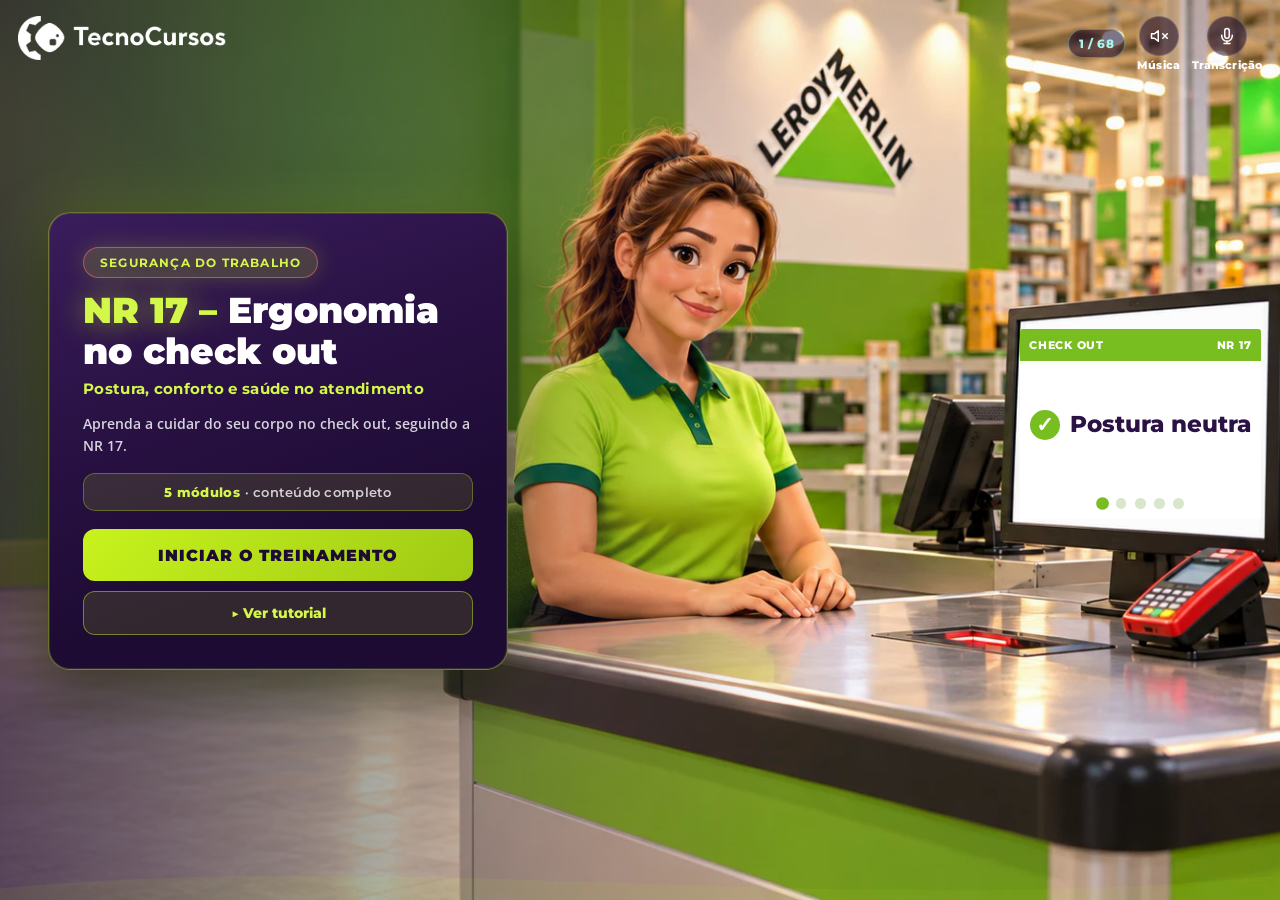
==== commit d66f1c63: "Remove badge 100% online da capa e alinha o chip de 5 módulos. EOF  Co-authored-by: Cursor <cursorag" ====
--- a/sessao-aprender.html
+++ b/sessao-aprender.html
@@ -7,13 +7,13 @@
   <title>NR 17 – Ergonomia no check out</title>
   <link href="https://fonts.googleapis.com/css2?family=Montserrat:wght@400;600;700;800;900&family=Open+Sans:wght@400;600;700&display=swap" rel="stylesheet">
   <script src="placeholders.js"></script>
-  <link rel="stylesheet" href="question-screen.css?v=nr17-ex5">
+  <link rel="stylesheet" href="question-screen.css?v=nr17-ex7">
   <link rel="stylesheet" href="capa-animada.css?v=nr17-5">
   <link rel="stylesheet" href="fundo-novo.css?v=gradLaranja1">
   <link rel="stylesheet" href="menu-compacto.css?v=tres3">
   <link rel="stylesheet" href="atividades.css?v=balanca1">
   <link rel="stylesheet" href="avancado-unlock.css?v=1">
-  <link rel="stylesheet" href="visual-moderno.css?v=vm12">
+  <link rel="stylesheet" href="visual-moderno.css?v=vm15">
   <link rel="stylesheet" href="mobile.css?v=m12">
   <style>
     html, body { margin: 0; height: 100%; overflow: hidden; }
@@ -45,20 +45,7 @@
           <h1><em>NR 17 –</em> Ergonomia no check out</h1>
           <p class="qs-home-level">Postura, conforto e saúde no atendimento</p>
           <p>Aprenda a cuidar do seu corpo no check out, seguindo a NR 17.</p>
-          <div class="qs-home-badges">
-            <div class="qs-home-badge">
-              <div>
-                <strong>5 Módulos</strong>
-                <span>Conteúdo completo</span>
-              </div>
-            </div>
-            <div class="qs-home-badge">
-              <div>
-                <strong>Treinamento</strong>
-                <span>100% online</span>
-              </div>
-            </div>
-          </div>
+          <p class="qs-home-meta"><strong>5 módulos</strong> · conteúdo completo</p>
           <div class="qs-home-actions">
             <button type="button" class="qs-home-start" id="btnStartHome">
               <span>INICIAR O TREINAMENTO</span>
@@ -167,8 +154,8 @@
 
   <audio id="bg-music" loop preload="metadata" aria-hidden="true"></audio>
 
-  <script src="question-screen-data.js?v=nr17-ex9"></script>
-  <script src="question-screen.js?v=nr17-ex5"></script>
+  <script src="question-screen-data.js?v=nr17-ex10"></script>
+  <script src="question-screen.js?v=nr17-ex6"></script>
   <script src="capa-animada.js?v=nr17-5"></script>
   <script src="narration-text.js?v=mergeFirstAid7"></script>
   <script src="narration.js?v=tts6"></script>
--- a/question-screen.css
+++ b/question-screen.css
@@ -181,44 +181,36 @@
   color: #d4f84a !important;
   line-height: 1.35 !important;
 }
-.qs-home-card > p {
+.qs-home-card > p:not(.qs-home-meta) {
   margin: 0 0 16px;
   font-size: clamp(13px, 1.1vw, 15px);
   color: rgba(255, 255, 255, 0.82);
   line-height: 1.55;
   font-weight: 600;
 }
-.qs-home-badges {
-  display: flex;
-  flex-wrap: nowrap;
-  gap: 10px;
-  margin-bottom: 18px;
-  width: 100%;
-}
-.qs-home-badge {
-  flex: 1 1 0;
-  min-width: 0;
+.qs-home-meta {
   display: flex;
   align-items: center;
   justify-content: center;
+  width: 100%;
+  box-sizing: border-box;
+  margin: 0 0 18px;
+  padding: 10px 14px;
+  border-radius: 12px;
+  background: rgba(200,243,29, 0.12);
+  border: 1px solid rgba(200,243,29, 0.32);
+  font-family: var(--qs-font-h);
+  font-size: clamp(12px, 1.05vw, 13.5px);
+  font-weight: 600;
+  letter-spacing: 0.02em;
+  color: rgba(255, 255, 255, 0.78);
+  line-height: 1.2;
   text-align: center;
-  gap: 10px;
-  padding: 12px 14px;
-  background: rgba(200,243,29, 0.14);
-  border: 1px solid rgba(200,243,29, 0.38);
-  border-radius: 12px;
+}
+.qs-home-meta strong {
   color: #d4f84a;
-}
-.qs-home-badge strong {
-  display: block;
-  font-family: var(--qs-font-h);
-  font-size: 0.88rem;
-  color: #fff;
-}
-.qs-home-badge span {
-  font-size: 0.75rem;
-  color: rgba(255, 255, 255, 0.7);
-  font-weight: 600;
+  font-weight: 800;
+  margin-right: 0.35em;
 }
 .qs-home-actions {
   width: 100%;
--- a/visual-moderno.css
+++ b/visual-moderno.css
@@ -292,3 +292,18 @@
 [data-qs-step].is-counting .qs-ex-btn, [data-qs-step].is-counting .qs-ex-dots { display: none; }
 .qs-ex-big { pointer-events: auto; cursor: pointer; -webkit-tap-highlight-color: transparent; }
 .qs-ex-big:active { transform: scale(.98); }
+
+/* celular: telas cujo conteúdo é mais alto que a área não podem ser centralizadas na vertical (o título some em cima e não dá para rolar até ele) */
+@media (max-width: 760px) {
+  .qs-app .qs-screen.is-content .qs-panel-text { align-content: safe center; }
+}
+
+/* celular: durante a contagem o cartão fica compacto e a instrução (já lida antes de apertar) se esconde,
+   para o cartão caber entre o título e o botão "Próximo exercício" sem sobrepor nada */
+@media (max-width: 760px) {
+  .qs-app [data-qs-step].is-counting .qs-step-move { display: none !important; }
+  .qs-app [data-qs-step].is-counting .qs-ex-big { padding: 4px 16px 4px 4px; border-radius: 24px; margin-top: 2px; }
+  .qs-app [data-qs-step].is-counting .qs-ex-big .dial { width: 50px; height: 50px; }
+  .qs-app [data-qs-step].is-counting .qs-ex-big .n { font-size: 1.3rem; }
+  .qs-app [data-qs-step].is-counting .qs-ex-big .m { font-size: .8rem; }
+}
